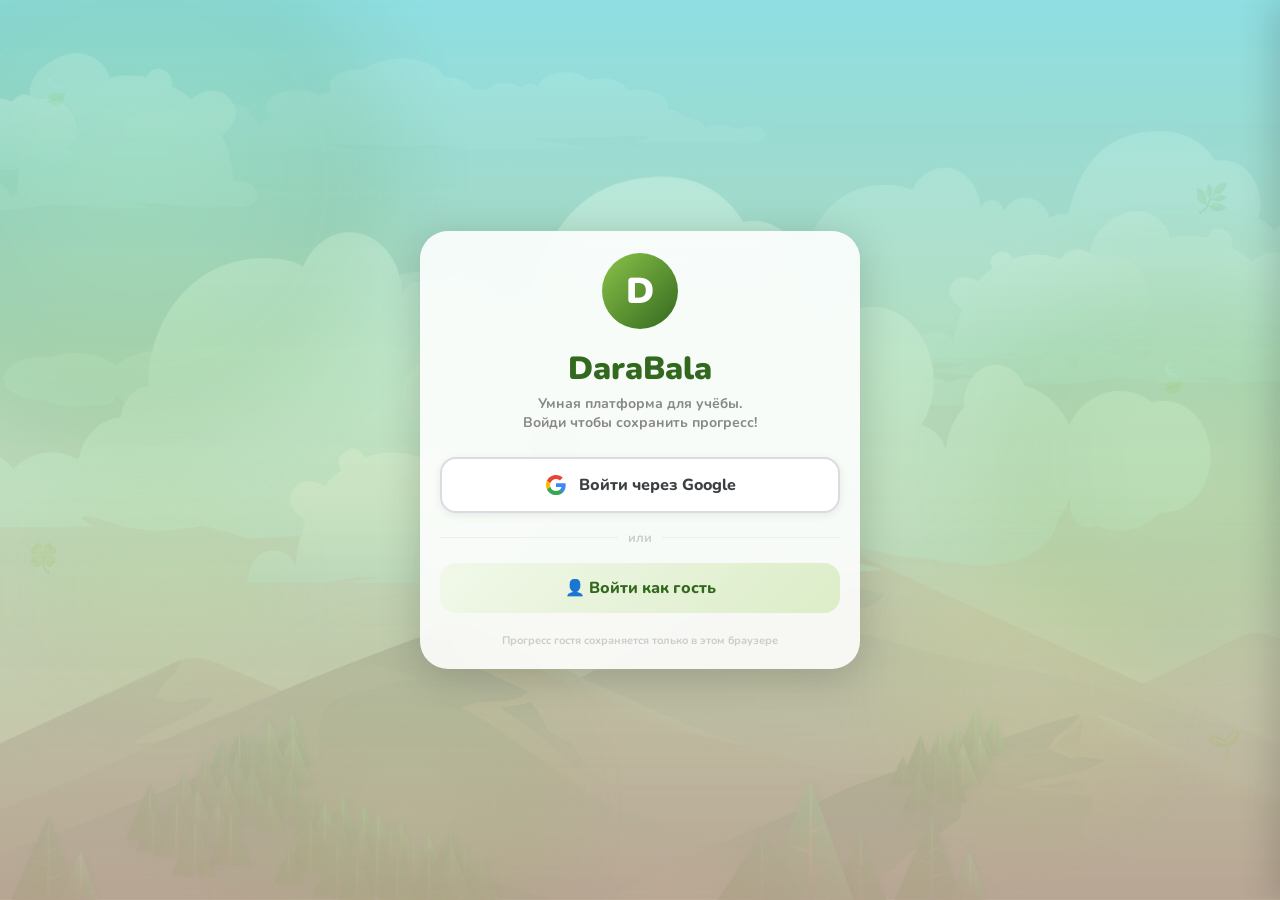
==== index.html @ 16c9989e "Update index.html" ====
<!DOCTYPE html>
<html lang="ru">
<head>
<meta charset="UTF-8"/>
<meta name="viewport" content="width=device-width, initial-scale=1.0"/>
<title>English Grade 3</title>
<link href="https://fonts.googleapis.com/css2?family=Nunito:wght@400;600;700;800;900&display=swap" rel="stylesheet"/>
<script src="https://accounts.google.com/gsi/client" async></script>
<script src="https://cdnjs.cloudflare.com/ajax/libs/lottie-web/5.12.2/lottie.min.js"></script>
<style>
  *, *::before, *::after { box-sizing: border-box; margin: 0; padding: 0; }
  .view { display: none !important; }
  .view.active { display: block !important; }
  #view-dashboard.active {
    display: block !important;
    min-height: 100vh;
  }
  
  .login-bg-tint {
    position: absolute; inset: 0; pointer-events: none; z-index: 0;
    background: linear-gradient(to bottom, rgba(80,210,200,0.2) 0%, rgba(160,220,140,0.18) 55%, rgba(60,40,30,0.1) 100%);
  }
  #view-login .login-card {
    background: rgba(255,255,255,0.97);
    backdrop-filter: blur(16px);
    -webkit-backdrop-filter: blur(16px);
    border-radius: 28px;
    padding: 36px 28px 32px;
    width: calc(100% - 32px);
    max-width: 420px;
    box-shadow: 0 8px 40px rgba(0,0,0,0.14);
    text-align: center;
    box-sizing: border-box;
    margin: 0 auto;
  }

  /* ===== LOGIN ===== */
  .login-flag { display:flex; justify-content:center; margin-bottom:16px; }
  .login-title { font-size: 32px; font-weight: 900; color: #33691e; margin-bottom: 4px; }
  .login-sub   { font-size: 14px; color: #888; font-weight: 700; margin-bottom: 24px; line-height:1.4; }
  .login-divider { display:flex;align-items:center;gap:10px;color:#ccc;font-size:13px;
    font-weight:700;margin:16px 0; }
  .login-divider::before,.login-divider::after { content:'';flex:1;height:1px;background:#eee; }
  
  
  
  .guest-btn { width:100%;padding:14px;border-radius:16px;border:none;
    background:linear-gradient(135deg,#f1f8e9,#dcedc8);cursor:pointer;
    font-family:Nunito,sans-serif;font-size:16px;font-weight:800;color:#33691e;
    display:flex;align-items:center;justify-content:center;gap:8px;transition:all .15s; }
  .guest-btn:hover { background:linear-gradient(135deg,#dcedc8,#c5e1a5); }
  .login-user-card {
    display: flex; align-items: center; gap: 14px;
    background: #f1f8e9; border-radius: 18px; padding: 14px 16px;
    margin-bottom: 16px; border: 2px solid #c5e1a5;
    text-align: left;
  }

  /* ===== BUTTONS ===== */
  .btn-green { background:linear-gradient(135deg,#8bc34a,#558b2f);color:#fff;border:none;
    border-radius:16px;padding:14px 28px;font-family:Nunito,sans-serif;font-size:16px;
    font-weight:900;cursor:pointer;width:100%;transition:all .2s;
    box-shadow:0 4px 12px rgba(139,195,74,0.4); }
  .btn-green:hover { transform:translateY(-2px);box-shadow:0 6px 20px rgba(139,195,74,0.5); }
  .btn-green:disabled { background:#ccc;box-shadow:none;transform:none;cursor:not-allowed; }

  /* ===== ONBOARDING ===== */
  .card {
    background: #fff;
    border-radius: 28px;
    padding: 28px 24px 24px;
    width: calc(100% - 32px);
    max-width: 440px;
    box-shadow: 0 8px 32px rgba(0,0,0,.12);
    margin: 0 auto;
    box-sizing: border-box;
  }
  .ob-step { display:none; }
  .ob-step.active { display:block; width:100%; }
  .ob-title { font-size:22px;font-weight:900;color:#33691e;margin-bottom:20px;text-align:center; }
  .name-input { width:100%;padding:14px 18px;border-radius:16px;border:2px solid #e0e0e0;
    font-family:Nunito,sans-serif;font-size:16px;font-weight:700;outline:none;
    transition:border-color .2s;box-sizing:border-box; }
  .name-input:focus { border-color:#8bc34a; }

  /* ===== DRUM PICKER ===== */
  .drum-wrap { display:flex;gap:8px;justify-content:center;margin:16px 0; }
  .drum-col { display:flex; flex-direction:column; align-items:center; gap:6px; }
  .drum-label { font-size:12px;font-weight:900;color:#888;text-transform:uppercase; }
  .drum-scroll {
    height: 132px;
    overflow: hidden;
    position: relative;
    cursor: grab;
    border-radius: 14px;
    border: 2px solid #e8f5e9;
    background: #fff;
    touch-action: none;
  }
  .drum-scroll:active { cursor: grabbing; }
  .drum-scroll:active { cursor:grabbing; }
  .drum-items  { position:absolute;top:0;left:0;right:0;transition:transform .15s ease;
    user-select:none; }
  .drum-item {
    height: 44px;
    display: flex;
    align-items: center;
    justify-content: center;
    font-size: 16px;
    font-weight: 700;
    color: #aaa;
    transition: color .15s, font-size .15s;
    pointer-events: none;
  }
  .drum-item.selected {
    color: #33691e !important;
    font-size: 20px !important;
    font-weight: 900 !important;
  }
  .drum-item.selected { color:#33691e;font-weight:900;font-size:17px; }
  .drum-highlight { position:absolute;top:44px;left:0;right:0;height:44px;
    background:rgba(139,195,74,0.15);border-radius:8px;pointer-events:none;
    border-top:2px solid #8bc34a;border-bottom:2px solid #8bc34a; }
  .drum-date-display { text-align:center;font-size:14px;font-weight:800;color:#558b2f;
    margin-top:8px; }

  /* ===== AVATARS ===== */
  .avatar-grid {
    display: grid;
    grid-template-columns: repeat(4, 1fr);
    gap: 8px;
    max-height: 220px;
    overflow-y: auto;
    padding: 4px 2px;
  }
  .avatar-btn {
    display: flex;
    flex-direction: column;
    align-items: center;
    gap: 4px;
    padding: 8px 4px 6px;
    border-radius: 16px;
    border: 2.5px solid transparent;
    background: #fafafa;
    cursor: pointer;
    font-family: Nunito, sans-serif;
    font-size: 10px;
    font-weight: 800;
    color: #666;
    transition: all .2s cubic-bezier(.175,.885,.32,1.275);
    min-width: 0;
  }
  .avatar-btn:hover { border-color:#c5e1a5;background:#f1f8e9;transform:scale(1.05); }
  .avatar-btn.sel   { border-color:#8bc34a;background:#e8f5e9;color:#33691e;transform:scale(1.08); }
  .av-emoji { font-size: 32px; line-height: 1; }

  /* ===== SUBJECT SELECT ===== */
  .subject-card {
    background: #fff;
    border-radius: 28px;
    padding: 32px 24px;
    width: calc(100% - 32px);
    max-width: 420px;
    box-shadow: 0 8px 32px rgba(0,0,0,0.12);
    text-align: center;
    box-sizing: border-box;
    margin: 0 auto;
  }
  .subject-card h1 { font-size:22px;font-weight:900;color:#33691e;margin-bottom:8px; }
  .subject-card p  { font-size:14px;color:#888;font-weight:700;margin-bottom:24px; }
  .subject-btn { width:100%;padding:18px;border-radius:18px;border:2.5px solid #e0e0e0;
    background:#fff;cursor:pointer;font-family:Nunito,sans-serif;font-size:16px;
    font-weight:900;color:#333;display:flex;align-items:center;gap:12px;
    transition:all .15s;margin-bottom:12px; }
  .subject-btn:hover { border-color:#8bc34a;background:#f9fbe7;transform:scale(1.01); }
  
  
  
  

  body {
    font-family: "Nunito", sans-serif;
    min-height: 100vh;
    overflow-x: hidden;
    position: relative;
    background: linear-gradient(to bottom, #b2ebf2 0%, #c8e6c9 40%, #e8d5b7 100%);
  }

  /* ── Animated background canvas ── */
  #bg-canvas {
    position: fixed; inset: 0; z-index: 0;
    pointer-events: none; overflow: hidden;
  }
  .bg-bubble {
    position: absolute; border-radius: 50%;
    opacity: 0.13; filter: blur(40px);
    animation: bgFloat var(--dur, 18s) ease-in-out infinite alternate;
  }
  @keyframes bgFloat {
    0%   { transform: translate(0,0) scale(1); }
    50%  { transform: translate(var(--tx,30px), var(--ty,-40px)) scale(1.08); }
    100% { transform: translate(var(--tx2,-20px), var(--ty2,30px)) scale(0.95); }
  }

  /* floating leaf decorations */
  .bg-leaf {
    position: fixed; font-size: 28px; opacity: 0.12; pointer-events: none; z-index: 0;
    animation: leafDrift var(--ld, 20s) ease-in-out infinite alternate;
  }
  @keyframes leafDrift {
    0%   { transform: translate(0,0) rotate(0deg); }
    100% { transform: translate(var(--lx,20px), var(--ly,-30px)) rotate(var(--lr,25deg)); }
  }


  .topbar { position: sticky; top: 0; z-index: 50; background: rgba(255,255,255,.92); backdrop-filter: blur(10px); border-bottom: 1.5px solid #e8e8e8; padding: 12px 16px; display: flex; align-items: center; justify-content: space-between; }
  .topbar-user { display: flex; align-items: center; gap: 10px; }
  .topbar-avatar { width: 44px; height: 44px; background: #e8f5e9; border: 2.5px solid #8bc34a; border-radius: 50%; display: flex; align-items: center; justify-content: center; font-size: 26px; }
  .topbar-name { font-weight: 800; color: #444; font-size: 15px; }
  .topbar-stats { display: flex; gap: 10px; }
  .stat-pill { display: flex; align-items: center; gap: 6px; font-weight: 800; font-size: 15px; padding: 6px 14px; border-radius: 20px; border: 1.5px solid; }
  .stat-pill.xp { color: #1565c0; background: #e3f2fd; border-color: #bbdefb; }
  .stat-pill.streak { color: #e65100; background: #fff3e0; border-color: #ffcc80; }
  .stat-pill.streak.dead { color: #aaa; background: #f5f5f5; border-color: #e0e0e0; }
  .stat-pill svg { width: 20px; height: 20px; }
  .map-container { max-width: 480px; margin: 0 auto; padding: 28px 20px 100px; display: flex; flex-direction: column; align-items: center; }
  .module-header { width: 100%; border-radius: 28px; padding: 22px 24px; color: #fff; box-shadow: 0 6px 24px rgba(0,0,0,.13); border-bottom: 6px solid rgba(0,0,0,.12); margin-bottom: 28px; position: relative; overflow: hidden; }
  .module-header h3 { font-size: 28px; font-weight: 900; }
  .module-header p { font-size: 16px; font-weight: 700; opacity: .9; margin-top: 2px; }
  .module-header .mod-icon { position: absolute; right: -14px; bottom: -14px; font-size: 90px; opacity: .18; transform: rotate(-12deg); }
  .lessons-col { display: flex; flex-direction: column; align-items: center; gap: 22px; width: 100%; margin-bottom: 36px; }
  .node-wrap { position: relative; }
  .lesson-node { width: 76px; height: 76px; border-radius: 50%; border: none; border-bottom: 6px solid rgba(0,0,0,.15); display: flex; align-items: center; justify-content: center; font-family: "Nunito",sans-serif; font-size: 28px; font-weight: 900; color: #fff; cursor: pointer; transition: transform .12s, border-bottom-width .12s; user-select: none; box-shadow: 0 4px 12px rgba(0,0,0,.10); }
  .lesson-node:hover:not(.locked) { transform: scale(1.08); }
  .lesson-node:active:not(.locked) { border-bottom-width: 0; transform: translateY(6px); }
  .lesson-node.locked { background: #d9d9d9; border-bottom-color: #bbb; color: #888; cursor: not-allowed; }
  .lesson-node.done { background: #ffc107; border-bottom-color: #ff9800; }
  .float-badge { position: absolute; top: -46px; left: 50%; transform: translateX(-50%); background: #fff; border: 2px solid #e8e8e8; border-radius: 18px; padding: 6px 16px; font-size: 14px; font-weight: 800; color: #444; white-space: nowrap; box-shadow: 0 4px 14px rgba(0,0,0,.10); animation: floatBadge 2s ease-in-out infinite; z-index: 10; }
  .float-badge::after { content: ""; position: absolute; bottom: -7px; left: 50%; transform: translateX(-50%) rotate(45deg); width: 12px; height: 12px; background: #fff; border-right: 2px solid #e8e8e8; border-bottom: 2px solid #e8e8e8; }
  .connector { position: absolute; top: 76px; left: 50%; transform: translateX(-50%); width: 14px; height: 22px; background: #d0e8b8; border-radius: 7px; }

  /* ===== WELCOME OVERLAY ===== */
  #welcome-overlay { position:fixed;inset:0;z-index:5000;display:flex;align-items:center;
    justify-content:center;background:rgba(0,0,0,0);pointer-events:none;transition:background .3s; }
  #welcome-overlay.show { pointer-events:all; background:rgba(0,0,0,.5); }
  .welcome-card { background:#fff;border-radius:32px;padding:40px 36px;text-align:center;
    width:90%;max-width:360px;box-shadow:0 16px 56px rgba(0,0,0,.2);
    transform:scale(0.8) translateY(40px);opacity:0;
    transition:transform .6s cubic-bezier(.175,.885,.32,1.275),opacity .4s ease; }
  #welcome-overlay.show { background:rgba(0,0,0,.5) !important; }
  #welcome-overlay.show .welcome-card { transform:scale(1) translateY(0);opacity:1; }
  .welcome-avatar { font-size:72px;margin-bottom:12px;animation:bounceLoop 1.5s ease-in-out infinite; }
  .welcome-name { font-size:28px;font-weight:900;color:#33691e;margin-bottom:6px; }
  .welcome-sub  { font-size:15px;color:#888;font-weight:700;margin-bottom:24px; }

  /* ===== PROFILE PANEL ===== */
  #profile-panel { position:fixed;top:0;right:0;bottom:0;width:300px;background:#fff;
    z-index:3000;transform:translateX(100%);transition:transform .3s cubic-bezier(.4,0,.2,1);
    box-shadow:-8px 0 32px rgba(0,0,0,.15);display:flex;flex-direction:column; }
  #profile-panel.open { transform:translateX(0); }
  #profile-backdrop { position:fixed;inset:0;z-index:2999;background:rgba(0,0,0,.4);
    opacity:0;pointer-events:none;transition:opacity .3s; }
  #profile-backdrop.show { opacity:1;pointer-events:all; }
  .profile-header { background:linear-gradient(135deg,#8bc34a,#33691e);padding:32px 20px 24px;
    display:flex;flex-direction:column;align-items:center;gap:8px; }
  .profile-pic { width:72px;height:72px;border-radius:50%;background:#fff;
    display:flex;align-items:center;justify-content:center;font-size:42px;
    border:3px solid rgba(255,255,255,.5);margin-bottom:4px; }
  .profile-pic img { width:72px;height:72px;border-radius:50%;object-fit:cover; }
  .profile-uname { font-size:20px;font-weight:900;color:#fff; }
  .profile-email { font-size:12px;color:rgba(255,255,255,.8);font-weight:700; }
  .profile-stats { display:flex;gap:12px;margin-top:8px; }
  .profile-stat  { background:rgba(255,255,255,.2);border-radius:12px;padding:8px 14px;
    text-align:center;color:#fff; }
  .profile-stat .sv { font-size:20px;font-weight:900; }
  .profile-stat .sl { font-size:10px;font-weight:700;opacity:.8; }
  .profile-body { flex:1;overflow-y:auto;padding:16px; }
  .profile-section-title { font-size:11px;font-weight:900;color:#aaa;text-transform:uppercase;
    letter-spacing:1px;margin:16px 0 8px; }
  .profile-row { display:flex;align-items:center;gap:12px;padding:12px 14px;
    border-radius:16px;cursor:pointer;transition:background .15s;font-family:Nunito,sans-serif;
    font-size:15px;font-weight:800;color:#333; }
  .profile-row:hover { background:#f5f5f5; }
  .profile-row-icon { width:36px;height:36px;border-radius:12px;display:flex;
    align-items:center;justify-content:center;font-size:18px;flex-shrink:0; }
  .profile-row-icon.green { background:#e8f5e9; }
  .profile-row-icon.blue  { background:#e3f2fd; }
  .profile-row-icon.orange{ background:#fff3e0; }
  .profile-row-icon.red   { background:#ffebee; }
  .lang-options { display:flex;gap:8px;padding:8px 14px 16px; }
  .lang-btn { flex:1;padding:10px;border-radius:14px;border:2.5px solid #e0e0e0;
    background:#fff;font-family:Nunito,sans-serif;font-size:15px;font-weight:900;
    cursor:pointer;transition:all .15s; }
  .lang-btn.active { border-color:#8bc34a;background:#f1f8e9;color:#33691e; }

  /* AVATAR CHANGE MODAL */
  #avatar-change-modal { position:fixed;inset:0;z-index:4000;display:none;
    align-items:center;justify-content:center;background:rgba(0,0,0,.5);padding:20px; }
  #avatar-change-modal.open { display:flex; }
  .avatar-modal-card { background:#fff;border-radius:28px;padding:24px;width:100%;
    max-width:440px;max-height:80vh;display:flex;flex-direction:column; }
  .avatar-modal-card h3 { font-size:20px;font-weight:900;text-align:center;margin-bottom:16px; }
  .avatar-modal-grid { display:grid;grid-template-columns:repeat(4,1fr);gap:8px;overflow-y:auto; }

  /* LESSON */

  #view-lesson {
    position: fixed !important;
    inset: 0;
    background: #fff;
    display: none;
    flex-direction: column;
    z-index: 100;
    overflow-y: auto;
  }
  #view-lesson.active {
    display: flex !important;
  }
  .lesson-topbar {
    position: sticky;
    top: 0;
    z-index: 50;
    background: #fff;
    border-bottom: 2px solid #f0f0f0;
    padding: 12px 16px;
    display: flex;
    align-items: center;
    gap: 12px;
    flex-shrink: 0;
    width: 100%;
    box-sizing: border-box;
  }
  .close-btn { background: none; border: none; cursor: pointer; color: #aaa; padding: 4px; flex-shrink: 0; }
  .close-btn svg { width: 24px; height: 24px; display: block; }
  .progress-bar-wrap { flex: 1; height: 20px; background: #eee; border-radius: 10px; overflow: hidden; }
  .progress-bar-fill { height: 100%; background: #8bc34a; border-radius: 10px; transition: width .6s ease; position: relative; }
  .progress-bar-fill::after { content: ""; position: absolute; top: 4px; left: 6px; right: 6px; height: 5px; background: rgba(255,255,255,.35); border-radius: 3px; }
  .lives { display: flex; gap: 4px; flex-shrink: 0; }
  .heart { font-size: 22px; transition: opacity .3s; }
  .heart.lost { opacity: .25; filter: grayscale(1); }
  .lesson-content {
    flex: 1;
    max-width: 640px;
    width: 100%;
    margin: 0 auto;
    padding: 24px 20px 16px;
    display: flex;
    flex-direction: column;
  }
  .mech-label { text-align: center; font-size: 13px; font-weight: 800; color: #aaa; text-transform: uppercase; letter-spacing: 1px; margin-bottom: 8px; }
  .lesson-question { font-size: 24px; font-weight: 900; color: #1a1a1a; text-align: center; margin-bottom: 24px; line-height: 1.3; }

  /* MCQ / True-False */
  .options-grid { display: grid; grid-template-columns: 1fr 1fr; gap: 14px; }
  .options-grid.single-col { grid-template-columns: 1fr; }
  .opt-btn { display: flex; flex-direction: column; align-items: center; justify-content: center; padding: 18px 12px; border-radius: 24px; border: 3px solid #e0e0e0; background: #fff; cursor: pointer; font-family: "Nunito",sans-serif; font-size: 18px; font-weight: 800; color: #444; border-bottom-width: 5px; transition: transform .1s, border-color .15s, background .15s, opacity .2s; user-select: none; }
  .opt-btn:hover:not(:disabled):not(.sel):not(.correct):not(.wrong) { background: #fafafa; border-color: #bbb; }
  .opt-btn:active:not(:disabled) { transform: translateY(5px); border-bottom-width: 0; }
  .opt-btn.sel { border-color: #42a5f5; background: #e3f2fd; color: #1565c0; }
  .opt-btn.correct { border-color: #7cb342; background: #f1f8e9; color: #558b2f; }
  .opt-btn.wrong { border-color: #ef5350; background: #ffebee; color: #c62828; }
  .opt-btn.dim { opacity: .4; filter: grayscale(40%); }
  .opt-btn:disabled { cursor: not-allowed; }

  /* True/False */
  .tf-wrap { display: flex; gap: 16px; justify-content: center; margin-top: 8px; }
  .tf-btn { flex: 1; max-width: 160px; padding: 20px; border-radius: 24px; border: none; font-family: "Nunito",sans-serif; font-size: 28px; font-weight: 900; cursor: pointer; border-bottom: 5px solid; transition: transform .1s, border-bottom-width .1s; user-select: none; }
  .tf-btn.yes { background: #8bc34a; border-bottom-color: #689f38; color: #fff; }
  .tf-btn.no { background: #ef5350; border-bottom-color: #c62828; color: #fff; }
  .tf-btn:active { transform: translateY(5px); border-bottom-width: 0; }
  .tf-btn:disabled { opacity: .5; cursor: not-allowed; }
  .timer-bar-wrap { height: 8px; background: #eee; border-radius: 4px; margin-bottom: 20px; overflow: hidden; }
  .timer-bar { height: 100%; background: #ff9800; border-radius: 4px; }

  /* Listen & Tap */
  .listen-btn { display: flex; flex-direction: column; align-items: center; justify-content: center; gap: 10px; width: 120px; height: 120px; border-radius: 50%; border: none; background: linear-gradient(135deg,#8bc34a,#558b2f); color: #fff; font-size: 48px; cursor: pointer; margin: 0 auto 24px; box-shadow: 0 8px 24px rgba(139,195,74,.4); border-bottom: 6px solid #33691e; transition: transform .1s, border-bottom-width .1s; }
  .listen-btn:active { transform: translateY(6px); border-bottom-width: 0; }
  .listen-btn.playing { animation: pulse 0.6s ease-in-out infinite; }

  /* Sentence Builder */
  .sentence-target { min-height: 56px; background: #f9f9f9; border: 2px dashed #c5e1a5; border-radius: 18px; padding: 10px 14px; margin-bottom: 16px; display: flex; flex-wrap: wrap; gap: 8px; align-items: center; }
  .word-chip { padding: 8px 16px; border-radius: 14px; font-family: "Nunito",sans-serif; font-size: 16px; font-weight: 800; cursor: pointer; border: 2px solid; transition: transform .1s, opacity .15s; user-select: none; }
  .word-chip.in-sentence { background: #e3f2fd; border-color: #42a5f5; color: #1565c0; }
  .word-chip.in-bank { background: #fff; border-color: #e0e0e0; color: #444; }
  .word-chip:hover { transform: scale(1.05); }
  .word-bank { display: flex; flex-wrap: wrap; gap: 8px; padding: 14px; background: #fff; border-radius: 18px; border: 2px solid #e8e8e8; }

  /* Fill the Gap */
  .gap-word-display { font-size: 36px; font-weight: 900; text-align: center; letter-spacing: 4px; margin-bottom: 24px; color: #222; }
  .gap-word-display .gap { display: inline-block; width: 40px; height: 40px; border-bottom: 4px solid #8bc34a; text-align: center; color: #8bc34a; }
  .letter-choices { display: flex; gap: 12px; justify-content: center; flex-wrap: wrap; }
  .letter-btn { width: 60px; height: 60px; border-radius: 16px; border: 3px solid #e0e0e0; background: #fff; font-family: "Nunito",sans-serif; font-size: 24px; font-weight: 900; cursor: pointer; border-bottom-width: 5px; transition: transform .1s, border-color .15s; user-select: none; }
  .letter-btn:hover:not(:disabled) { border-color: #8bc34a; background: #f1f8e9; }
  .letter-btn:active:not(:disabled) { transform: translateY(5px); border-bottom-width: 0; }
  .letter-btn.correct { border-color: #7cb342; background: #f1f8e9; color: #558b2f; }
  .letter-btn.wrong { border-color: #ef5350; background: #ffebee; color: #c62828; }
  .letter-btn:disabled { cursor: not-allowed; }

  /* Match Pairs */
  .match-wrap { display: flex; gap: 16px; }
  .match-col { flex: 1; display: flex; flex-direction: column; gap: 10px; }
  .match-item { padding: 14px 10px; border-radius: 18px; border: 3px solid #e0e0e0; background: #fff; font-family: "Nunito",sans-serif; font-size: 15px; font-weight: 800; text-align: center; cursor: pointer; transition: border-color .15s, background .15s, transform .1s; user-select: none; min-height: 54px; display: flex; align-items: center; justify-content: center; }
  .match-item:hover:not(.matched):not(.selected) { border-color: #c5e1a5; }
  .match-item.selected { border-color: #42a5f5; background: #e3f2fd; color: #1565c0; transform: scale(1.03); }
  .match-item.matched { border-color: #7cb342; background: #f1f8e9; color: #558b2f; }
  .match-item.wrong-flash { border-color: #ef5350; background: #ffebee; animation: shake .4s ease; }

  /* Voice / Mic */
  .mic-area { display: flex; flex-direction: column; align-items: center; gap: 16px; }
  .word-to-say { font-size: 42px; font-weight: 900; color: #33691e; text-align: center; }
  .word-translation { font-size: 16px; color: #888; font-weight: 700; }
  .mic-btn { width: 100px; height: 100px; border-radius: 50%; border: none; background: linear-gradient(135deg,#ef5350,#c62828); color: #fff; font-size: 44px; cursor: pointer; box-shadow: 0 8px 24px rgba(239,83,80,.4); border-bottom: 6px solid #b71c1c; transition: transform .1s; display: flex; align-items: center; justify-content: center; }
  .mic-btn.listening { background: linear-gradient(135deg,#ff9800,#e65100); animation: pulse .8s ease-in-out infinite; box-shadow: 0 8px 32px rgba(255,152,0,.5); }
  .mic-btn:active { transform: scale(0.95); }
  .mic-result { font-size: 18px; font-weight: 800; color: #888; min-height: 28px; text-align: center; }
  .mic-result.ok { color: #558b2f; }
  .mic-result.fail { color: #c62828; }

  /* FOOTER */
  .lesson-footer {
    padding: 16px 20px;
    border-top: 2px solid;
    transition: background .25s, border-color .25s;
    position: sticky;
    bottom: 0;
    background: #fff;
    flex-shrink: 0;
    width: 100%;
    box-sizing: border-box;
  }
  .lesson-footer.neutral { background: #fff; border-color: #f0f0f0; }
  .lesson-footer.good { background: #f1f8e9; border-color: #aed581; }
  .lesson-footer.bad { background: #ffebee; border-color: #ef9a9a; }
  .footer-inner { max-width: 640px; margin: 0 auto; display: flex; align-items: center; justify-content: space-between; gap: 16px; }
  .feedback-text { flex: 1; }
  .feedback-text .fb-main { display: flex; align-items: center; gap: 10px; font-size: 20px; font-weight: 900; }
  .feedback-text .fb-main.good { color: #558b2f; }
  .feedback-text .fb-main.bad { color: #c62828; }
  .feedback-text .fb-sub { font-size: 13px; font-weight: 700; color: #888; margin-bottom: 2px; }
  .check-icon { font-size: 28px; animation: bounceLoop 1.5s ease-in-out infinite; }
  .btn-check { flex-shrink: 0; font-family: "Nunito",sans-serif; font-size: 18px; font-weight: 900; color: #fff; border: none; border-radius: 16px; padding: 14px 28px; cursor: pointer; border-bottom: 5px solid; transition: transform .1s, border-bottom-width .1s, background .15s; user-select: none; }
  .btn-check.green { background: #8bc34a; border-bottom-color: #689f38; }
  .btn-check.green:hover:not(:disabled) { background: #7cb342; }
  .btn-check.red { background: #ef5350; border-bottom-color: #c62828; }
  .btn-check:active:not(:disabled) { border-bottom-width: 0; transform: translateY(5px); }
  .btn-check:disabled { background: #d9d9d9; border-bottom-color: #bbb; cursor: not-allowed; opacity: .7; }

  /* COMPLETE SCREEN */
  #view-complete {
    position: fixed !important;
    inset: 0;
    display: none;
    flex-direction: column;
    align-items: center;
    justify-content: center;
    padding: 24px;
    background: linear-gradient(135deg,#f1f8e9,#e8f5e9);
    z-index: 100;
    overflow-y: auto;
  }
  #view-complete.active {
    display: flex !important;
  }
  .complete-card { background: #fff; border-radius: 32px; padding: 40px 32px; width: 100%; max-width: 420px; text-align: center; box-shadow: 0 8px 40px rgba(0,0,0,.12); }
  .complete-emoji { font-size: 80px; margin-bottom: 16px; animation: bounceLoop 2s ease-in-out infinite; }
  .complete-title { font-size: 32px; font-weight: 900; color: #33691e; margin-bottom: 8px; }
  .complete-sub { font-size: 16px; color: #888; font-weight: 700; margin-bottom: 28px; }
  .complete-stats { display: flex; gap: 12px; justify-content: center; margin-bottom: 28px; }
  .complete-stat { background: #f1f8e9; border-radius: 18px; padding: 14px 20px; font-weight: 900; }
  .complete-stat .val { font-size: 28px; color: #33691e; }
  .complete-stat .lbl { font-size: 12px; color: #888; margin-top: 2px; }

  /* CHAT WIDGET */
  #chat-widget { position: fixed; bottom: 24px; right: 24px; z-index: 1000; }
  #chat-toggle { width: 64px; height: 64px; border-radius: 50%; border: none; background: linear-gradient(135deg,#8bc34a,#558b2f); box-shadow: 0 6px 20px rgba(139,195,74,.5); cursor: pointer; font-size: 32px; display: flex; align-items: center; justify-content: center; border-bottom: 4px solid #33691e; transition: transform .2s; }
  #chat-toggle:hover { transform: scale(1.1); }
  #chat-dot { position: absolute; top: 2px; right: 2px; width: 14px; height: 14px; background: #ff5722; border-radius: 50%; border: 2px solid #fff; display: none; }
  #chat-dot.show { display: block; animation: bounceLoop 1s ease-in-out infinite; }
  #chat-box { position: absolute; bottom: 76px; right: 0; width: 320px; background: #fff; border-radius: 24px; box-shadow: 0 12px 48px rgba(0,0,0,.18); border: 2px solid #e8f5e9; display: none; flex-direction: column; overflow: hidden; animation: chatPop .3s ease both; max-height: 480px; }
  #chat-box.open { display: flex; }
  .chat-header { background: linear-gradient(135deg,#8bc34a,#558b2f); padding: 14px 16px; display: flex; align-items: center; gap: 10px; }
  .chat-header-avatar { font-size: 28px; }
  .chat-header-name { font-size: 15px; font-weight: 900; color: #fff; }
  .chat-header-status { font-size: 12px; color: rgba(255,255,255,.8); font-weight: 600; }
  .chat-messages { flex: 1; overflow-y: auto; padding: 14px 12px; display: flex; flex-direction: column; gap: 10px; min-height: 200px; max-height: 280px; }
  .chat-messages::-webkit-scrollbar { width: 4px; }
  .chat-messages::-webkit-scrollbar-thumb { background: #c5e1a5; border-radius: 2px; }
  .msg { display: flex; gap: 8px; animation: msgIn .25s ease both; }
  .msg.user { flex-direction: row-reverse; }
  .msg-bubble { padding: 10px 14px; border-radius: 18px; font-size: 14px; font-weight: 700; line-height: 1.4; max-width: 220px; word-break: break-word; }
  .msg.bot .msg-bubble { background: #f1f8e9; color: #33691e; border-bottom-left-radius: 4px; }
  .msg.user .msg-bubble { background: #8bc34a; color: #fff; border-bottom-right-radius: 4px; }
  .msg-av { font-size: 22px; flex-shrink: 0; align-self: flex-end; }
  .typing-indicator { display: flex; gap: 4px; padding: 10px 14px; background: #f1f8e9; border-radius: 18px; border-bottom-left-radius: 4px; width: fit-content; }
  .typing-indicator span { width: 7px; height: 7px; background: #8bc34a; border-radius: 50%; animation: bounceLoop .8s ease-in-out infinite; }
  .typing-indicator span:nth-child(2) { animation-delay: .15s; }
  .typing-indicator span:nth-child(3) { animation-delay: .3s; }
  .chat-input-wrap { padding: 10px 12px; border-top: 1.5px solid #f0f0f0; display: flex; gap: 8px; }
  .chat-input { flex: 1; font-family: "Nunito",sans-serif; font-size: 14px; font-weight: 700; border: 2px solid #e0e0e0; border-radius: 14px; padding: 10px 12px; outline: none; color: #333; transition: border-color .2s; }
  .chat-input:focus { border-color: #8bc34a; }
  .chat-send { width: 40px; height: 40px; border-radius: 12px; border: none; background: #8bc34a; color: #fff; cursor: pointer; font-size: 18px; display: flex; align-items: center; justify-content: center; transition: background .15s; flex-shrink: 0; }
  .chat-send:hover { background: #7cb342; }
  .chat-send:disabled { background: #d0d0d0; cursor: not-allowed; }

  /* CONFETTI */
  .confetti-piece { position: fixed; width: 10px; height: 10px; pointer-events: none; z-index: 9999; border-radius: 2px; }

  /* Module colors */
  .mc-0{background:#4caf50} .mc-1{background:#26a69a} .mc-2{background:#26c6da}
  .mc-3{background:#29b6f6} .mc-4{background:#42a5f5} .mc-5{background:#5c6bc0}
  .mc-6{background:#7e57c2} .mc-7{background:#ab47bc} .mc-8{background:#e040fb}

  /* ONBOARDING MASCOT */
  .ob-logo {
    display: flex;
    flex-direction: column;
    align-items: center;
    padding-top: 4px;
    padding-bottom: 12px;
    margin-bottom: 12px;
    border-bottom: 1.5px solid #f0f0f0;
  }
  .ob-logo #ob-logo-title {
    font-size: 22px;
    font-weight: 900;
    color: #33691e;
    margin-top: 4px;
  }
  .ob-logo #ob-logo-sub {
    font-size: 13px;
    color: #888;
    font-weight: 700;
  }
  
  .mascot-emoji-anim {
    font-size: 72px;
    line-height: 1;
    animation: mascotBob 2s ease-in-out infinite;
    display: block;
    text-align: center;
    filter: drop-shadow(0 4px 12px rgba(0,0,0,0.15));
    cursor: default;
    user-select: none;
  }
  .mascot-gif-anim {
    width: 96px;
    height: 96px;
    object-fit: contain;
    display: block;
    filter: drop-shadow(0 4px 16px rgba(0,0,0,0.18));
    border-radius: 50%;
    animation: mascotBob 3s ease-in-out infinite;
  }
  .av-gif {
    width: 44px;
    height: 44px;
    object-fit: contain;
    border-radius: 8px;
    display: block;
  }
  @keyframes mascotBob {
    0%,100% { transform: translateY(0) rotate(-3deg) scale(1); }
    25%     { transform: translateY(-10px) rotate(2deg) scale(1.05); }
    50%     { transform: translateY(-6px) rotate(-1deg) scale(1.02); }
    75%     { transform: translateY(-12px) rotate(3deg) scale(1.07); }
  }
  .mascot-wrap {
    position: relative;
    width: 96px; height: 96px;
    margin-top: 20px;
    margin-bottom: 8px;
    flex-shrink: 0;
    display: flex;
    align-items: center;
    justify-content: center;
  }
.mascot-wrap {
    position: relative;
    width: 96px; height: 96px;
    margin-top: 20px;
    margin-bottom: 8px;
    flex-shrink: 0;
  }
  .mascot-bubble {
    position: absolute;
    top: -28px;
    left: 50%;
    transform: translateX(-50%);
    background: #fff;
    border: 1.5px solid #c5e1a5;
    border-radius: 20px;
    padding: 4px 12px;
    font-size: 12px;
    font-weight: 800;
    color: #558b2f;
    white-space: nowrap;
    box-shadow: 0 2px 8px rgba(0,0,0,.1);
    z-index: 10;
    pointer-events: none;
    animation: bubbleFloat 2.5s ease-in-out infinite;
  }
  
  #mascot-lottie { width: 96px; height: 96px; display: block; }

  .input-wrap { position:relative; margin-bottom:16px; }
  .input-wrap .icon { position:absolute; left:14px; top:50%; transform:translateY(-50%);
    width:20px; height:20px; color:#aaa; pointer-events:none; }
  .input-wrap input { padding-left:44px; }

  .subject-btn { width:100%; padding:16px 18px; border-radius:18px;
    border:2px solid #e8e8e8; background:#fff; cursor:pointer;
    font-family:Nunito,sans-serif; display:flex; align-items:center; gap:14px;
    transition:all .15s; margin-bottom:12px; text-align:left; }
  .subject-btn:hover { border-color:#8bc34a; background:#f9fbe7; transform:scale(1.01); }
  .subject-btn-icon { font-size:36px; flex-shrink:0; }
  .subject-btn-info { flex:1; }
  .subject-btn-title { font-size:17px; font-weight:900; color:#33691e; }
  .subject-btn-sub   { font-size:12px; font-weight:700; color:#888; margin-top:2px; }
  .subject-btn-badge { font-size:12px; font-weight:900; border-radius:10px;
    padding:4px 10px; flex-shrink:0; }
  .badge-green { background:#e8f5e9; color:#388e3c; }
  .badge-blue  { background:#e3f2fd; color:#1565c0; }
  .subject-choices { display:flex; flex-direction:column; gap:0; margin-top:20px; }

  .drum-picker { display:flex; gap:12px; justify-content:center; align-items:flex-start; margin:16px 0; }

  
  

  .google-logo { width: 22px; height: 22px; flex-shrink: 0; }

  .ob-step h2 { font-size:20px; font-weight:900; color:#33691e; margin-bottom:16px; }

  #ob-logo-title { font-size:20px; font-weight:900; color:#33691e; margin:0 0 4px; text-align:center; }
  #ob-logo-sub   { font-size:13px; color:#aaa; font-weight:700; margin:0; text-align:center; }

  /* ── PAGE TRANSITIONS ── */
  @keyframes pageIn {
    from { opacity:0; transform:translateY(24px) scale(0.97); }
    to   { opacity:1; transform:translateY(0)    scale(1);    }
  }
  @keyframes pageOut {
    from { opacity:1; transform:translateY(0) scale(1); }
    to   { opacity:0; transform:translateY(-16px) scale(0.97); }
  }
  .view.active { animation: pageIn .35s cubic-bezier(.25,.46,.45,.94) both; }

  /* Card bounce-in for login, subject, onboarding cards */
  @keyframes cardIn {
    from { opacity:0; transform:translateY(32px) scale(0.94); }
    to   { opacity:1; transform:translateY(0)    scale(1); }
  }
  #view-login.active .login-card,
  #view-subject.active .subject-card,
  #view-onboarding.active .card {
    background: #fff;
    border-radius: 28px;
    padding: 20px 20px 20px;
    width: calc(100% - 24px);
    max-width: 440px;
    box-shadow: 0 8px 32px rgba(0,0,0,.12);
    margin: 0 auto;
    box-sizing: border-box;
  }

  /* Lesson node stagger handled by JS inline styles */
  @keyframes nodePop {
    from { opacity:0; transform:scale(0.7); }
    to   { opacity:1; transform:scale(1); }
  }
  /* Complete card */
  @keyframes completeIn {
    from { opacity:0; transform:scale(0.8) translateY(20px); }
    to   { opacity:1; transform:scale(1)   translateY(0); }
  }
  .complete-card { animation: completeIn .5s cubic-bezier(.175,.885,.32,1.275) .1s both; }

  /* Topbar slide down */
  .topbar { animation: topbarIn .4s ease both; }
  @keyframes topbarIn {
    from { opacity:0; transform:translateY(-100%); }
    to   { opacity:1; transform:translateY(0); }
  }

  /* Welcome overlay card */
  #welcome-overlay.show .welcome-card {
    animation: cardIn .5s cubic-bezier(.175,.885,.32,1.275) both !important;
  }

  /* Smooth hover on all buttons */
  button { transition: transform .12s ease, box-shadow .12s ease, background .15s ease; }
  .btn-green:hover { transform: translateY(-2px); box-shadow: 0 6px 20px rgba(139,195,74,.4); }
  .btn-green:active { transform: translateY(1px); }
  .guest-btn:hover { transform: translateY(-1px); }
  .avatar-btn {
    display: flex;
    flex-direction: column;
    align-items: center;
    gap: 3px;
    padding: 8px 4px;
    border-radius: 14px;
    border: 2px solid transparent;
    background: #fafafa;
    cursor: pointer;
    font-family: Nunito, sans-serif;
    font-size: 10px;
    font-weight: 800;
    color: #666;
    transition: all .15s cubic-bezier(.175,.885,.32,1.275);
  }
  .avatar-btn:hover { transform: scale(1.08); }
  .avatar-btn.sel { transform: scale(1.05); }
  .lesson-node { transition: transform .2s cubic-bezier(.175,.885,.32,1.275), box-shadow .2s ease; }
  .lesson-node:not(.locked):hover { transform: scale(1.1) rotate(-2deg); }
  .lesson-node:not(.locked):active { transform: scale(0.95); }
  .subject-btn { transition: all .15s ease; }
  .subject-btn:hover { transform: translateY(-2px); box-shadow: 0 4px 16px rgba(0,0,0,.08); }

  #view-login.active {
    display: flex !important;
    flex-direction: column;
    align-items: center;
    justify-content: center;
    min-height: 100vh;
    padding: 20px 16px;
    box-sizing: border-box;
  }
  #view-subject.active {
    display: flex !important;
    flex-direction: column;
    align-items: center;
    justify-content: center;
    min-height: 100vh;
    padding: 20px 16px;
    box-sizing: border-box;
  }
  #view-onboarding.active {
    display: flex !important;
    flex-direction: column;
    align-items: center;
    justify-content: flex-start;
    min-height: 100vh;
    padding: 24px 16px 40px;
    box-sizing: border-box;
  }

  #avatar-preview-wrap {
    text-align: center;
    margin-bottom: 16px;
  }
  #avatar-big {
    font-size: 72px !important;
    line-height: 1 !important;
    filter: drop-shadow(0 4px 12px rgba(0,0,0,.12));
  }
  #avatar-big-name {
    font-size: 18px !important;
    font-weight: 900 !important;
    color: #33691e !important;
    margin-top: 8px !important;
  }
  #avatar-big-phrase {
    font-size: 12px !important;
    color: #689f38 !important;
    font-style: italic !important;
    margin-top: 2px !important;
  }

  /* ── GOOGLE BUTTON ── */
  .google-btn {
    display: flex !important;
    align-items: center !important;
    justify-content: center !important;
    gap: 12px !important;
    width: 100% !important;
    padding: 15px 20px !important;
    border-radius: 16px !important;
    border: 2px solid #dadce0 !important;
    background: #fff !important;
    cursor: pointer !important;
    font-family: "Nunito", sans-serif !important;
    font-size: 16px !important;
    font-weight: 800 !important;
    color: #3c4043 !important;
    box-shadow: 0 2px 8px rgba(0,0,0,.08) !important;
    transition: all .2s ease !important;
    margin-bottom: 12px !important;
    box-sizing: border-box !important;
  }
  .google-btn:hover {
    border-color: #8bc34a !important;
    background: #f9fbe7 !important;
    box-shadow: 0 4px 16px rgba(139,195,74,.25) !important;
    transform: translateY(-2px) !important;
  }
  .google-logo { width: 22px; height: 22px; flex-shrink: 0; }

  @keyframes mascotBounce {
    0%,100% { transform: translateY(0) rotate(0deg) scale(1); }
    25%      { transform: translateY(-8px) rotate(-3deg) scale(1.05); }
    50%      { transform: translateY(-12px) rotate(0deg) scale(1.08); }
    75%      { transform: translateY(-6px) rotate(3deg) scale(1.04); }
  }
  @keyframes mascotWiggle {
    0%,100% { transform: rotate(0deg); }
    20%     { transform: rotate(-8deg) scale(1.1); }
    40%     { transform: rotate(8deg) scale(1.1); }
    60%     { transform: rotate(-5deg); }
    80%     { transform: rotate(5deg); }
  }
  @keyframes mascotJump {
    from { transform: translateY(0) scale(1); }
    to   { transform: translateY(-16px) scale(1.1); }
  }
  @keyframes mascotShake {
    0%,100% { transform: translateX(0); }
    25%     { transform: translateX(-6px) rotate(-5deg); }
    75%     { transform: translateX(6px) rotate(5deg); }
  }
  @keyframes bubbleFloat {
    0%,100% { transform: translateX(-50%) translateY(0); }
    50%     { transform: translateX(-50%) translateY(-4px); }
  }

  /* ═══════════════════════════════════════════════
     MOBILE-FIRST RESPONSIVE DESIGN
  ═══════════════════════════════════════════════ */

  /* Base font scaling */
  html { font-size: 16px; }
  @media (max-width: 380px) { html { font-size: 14px; } }

  /* Login screen */
  #view-login.active {
    padding: 16px 12px;
  }
  .login-card {
    width: 100%;
    max-width: 420px;
    padding: 28px 20px 24px;
    border-radius: 24px;
  }
  @media (max-width: 380px) {
    .login-card { padding: 20px 16px 20px; }
  }

  /* Onboarding card */
  #view-onboarding.active .card {
    padding: 16px 16px 20px;
    border-radius: 24px;
    width: calc(100% - 16px);
    max-width: 440px;
  }
  .ob-title { font-size: 20px !important; margin-bottom: 14px !important; }
  .ob-logo { padding-bottom: 8px !important; margin-bottom: 8px !important; }
  .mascot-wrap { width: 80px !important; height: 80px !important; margin-top: 12px !important; }
  .mascot-gif-anim { width: 80px !important; height: 80px !important; }

  /* Input fields */
  .input-wrap input {
    font-size: 16px !important; /* prevent iOS zoom */
    padding: 14px 14px 14px 44px;
  }

  /* Drum date picker */
  .drum-wrap { gap: 6px; justify-content: center; margin: 10px 0; }
  .drum-col { min-width: 80px; max-width: 100px; flex: 1; }
  .drum-scroll { height: 132px; }
  .drum-item { height: 44px; font-size: 15px !important; }
  .drum-item.selected { font-size: 18px !important; }
  @media (max-width: 360px) {
    .drum-col { min-width: 70px; }
    .drum-item { font-size: 13px !important; }
  }

  /* Dashboard topbar */
  .topbar { padding: 10px 14px; gap: 8px; }
  .topbar-name { font-size: 14px; max-width: 80px; overflow: hidden; text-overflow: ellipsis; white-space: nowrap; }
  .topbar-avatar { width: 36px; height: 36px; font-size: 20px; }
  .stat-pill { padding: 5px 10px; font-size: 12px; }
  #subject-switcher-btn { font-size: 12px !important; padding: 6px 10px !important; }

  /* Dashboard story card */
  #dashboard-story { margin: 10px 12px 0; width: calc(100% - 24px); }

  /* Map nodes */
  .lesson-node { width: 54px; height: 54px; font-size: 22px; }
  .module-header h3 { font-size: 15px; }

  /* Lesson view */
  .lesson-topbar { padding: 10px 14px; }
  .lesson-content { padding: 16px 14px 12px; }
  .lesson-question { font-size: 18px !important; margin-bottom: 16px !important; }
  .mech-label { font-size: 11px; margin-bottom: 8px; }

  /* MCQ options */
  .mcq-options { gap: 10px; margin-top: 14px; }
  .mcq-option  { padding: 14px 12px; font-size: 15px; border-radius: 16px; }
  @media (max-width: 380px) {
    .mcq-options { grid-template-columns: 1fr; }
    .mcq-option  { padding: 13px 12px; }
  }

  /* Lesson footer */
  .lesson-footer { padding: 12px 14px; }
  .btn-check { font-size: 15px; padding: 14px 20px; border-radius: 16px; }

  /* Complete screen */
  .complete-card { padding: 28px 20px; border-radius: 24px; }
  .complete-emoji { font-size: 60px !important; }
  .complete-title { font-size: 24px !important; }
  .complete-xp   { font-size: 36px !important; }

  /* Chat widget */
  #chat-widget { bottom: 16px; right: 14px; }
  #chat-toggle { width: 54px; height: 54px; font-size: 26px; }
  #chat-box { width: calc(100vw - 28px); max-width: 340px; right: 0; bottom: 70px; }
  .chat-messages { max-height: 220px; }

  /* Profile panel */
  #profile-panel { width: min(300px, 90vw); }

  /* Subject overlay */
  .subject-card { padding: 24px 20px !important; }

  /* Buttons */
  .btn-green { padding: 15px 24px; font-size: 16px; border-radius: 18px; }

  /* Avatar grid in change modal */
  .avatar-modal-grid { grid-template-columns: repeat(4,1fr); gap: 8px; }
  @media (max-width: 380px) {
    .avatar-modal-grid { grid-template-columns: repeat(3,1fr); }
  }

  /* Welcome overlay */
  .welcome-card { padding: 28px 20px; border-radius: 24px; }
  .welcome-avatar { font-size: 60px; }
  .welcome-name { font-size: 22px; }
</style>
</head>
<body>
<div id="bg-mountains" style="position:fixed;inset:0;z-index:-1;pointer-events:none;overflow:hidden;">
  <img src="[data-uri]" style="width:100%;height:100%;object-fit:cover;object-position:center 65%;opacity:0.2;" alt="">
</div>
<!-- Animated background -->
<div id="bg-canvas">
  <div class="bg-bubble" style="width:520px;height:520px;top:-80px;left:-120px;
    background:radial-gradient(circle,#8bc34a,#33691e);
    --dur:20s;--tx:40px;--ty:-50px;--tx2:-30px;--ty2:30px"></div>
  <div class="bg-bubble" style="width:380px;height:380px;top:30%;right:-80px;
    background:radial-gradient(circle,#aed581,#558b2f);
    --dur:16s;--tx:-50px;--ty:40px;--tx2:20px;--ty2:-60px"></div>
  <div class="bg-bubble" style="width:300px;height:300px;bottom:-60px;left:20%;
    background:radial-gradient(circle,#c5e1a5,#7cb342);
    --dur:22s;--tx:30px;--ty:-30px;--tx2:-40px;--ty2:20px"></div>
  <div class="bg-bubble" style="width:200px;height:200px;top:55%;left:5%;
    background:radial-gradient(circle,#dcedc8,#8bc34a);
    --dur:14s;--tx:-20px;--ty:50px;--tx2:40px;--ty2:-20px"></div>
  <div class="bg-bubble" style="width:250px;height:250px;bottom:10%;right:10%;
    background:radial-gradient(circle,#f0f4c3,#cddc39);
    --dur:18s;--tx:30px;--ty:-20px;--tx2:-10px;--ty2:40px"></div>
</div>
<div class="bg-leaf" style="top:8%;left:3%;--ld:17s;--lx:25px;--ly:-35px;--lr:30deg">🍃</div>
<div class="bg-leaf" style="top:20%;right:4%;--ld:21s;--lx:-20px;--ly:25px;--lr:-20deg">🌿</div>
<div class="bg-leaf" style="top:60%;left:2%;--ld:15s;--lx:15px;--ly:-20px;--lr:40deg">🍀</div>
<div class="bg-leaf" style="bottom:15%;right:3%;--ld:19s;--lx:-30px;--ly:15px;--lr:-35deg">🌱</div>
<div class="bg-leaf" style="top:40%;right:7%;--ld:25s;--lx:10px;--ly:-40px;--lr:15deg">🍃</div>

<!-- LOGIN -->
<div id="view-login" class="view active">
  <div class="login-bg-tint"></div>
  <div class="login-card" style="animation:popIn .5s cubic-bezier(.175,.885,.32,1.275) both;background:rgba(255,255,255,0.88);backdrop-filter:blur(16px);-webkit-backdrop-filter:blur(16px);box-shadow:0 8px 40px rgba(0,0,0,0.18);">
    <div class="login-flag">
      <svg viewBox="0 0 80 80" width="80" height="80">
        <defs>
          <linearGradient id="logoGrad" x1="0%" y1="0%" x2="100%" y2="100%">
            <stop offset="0%" style="stop-color:#8bc34a"/>
            <stop offset="100%" style="stop-color:#33691e"/>
          </linearGradient>
        </defs>
        <circle cx="40" cy="40" r="38" fill="url(#logoGrad)" />
        <text x="40" y="52" text-anchor="middle" font-size="36" font-family="Nunito,Arial,sans-serif"
              font-weight="900" fill="white">D</text>
      </svg>
    </div>
    <div class="login-title">DaraBala</div>
    <div class="login-sub">Умная платформа для учёбы.<br>Войди чтобы сохранить прогресс!</div>

    <div id="login-returning-user" style="display:none">
      <div class="login-user-card" id="login-user-preview"></div>
      <button class="btn-green" id="btn-continue-as" onclick="continueAsUser()">
        Продолжить как <span id="continue-name"></span>
      </button>
      <div class="login-divider">или</div>
    </div>

    <button class="google-btn" onclick="signInWithGoogle()">
      <svg class="google-logo" viewBox="0 0 24 24">
        <path fill="#4285F4" d="M22.56 12.25c0-.78-.07-1.53-.2-2.25H12v4.26h5.92c-.26 1.37-1.04 2.53-2.21 3.31v2.77h3.57c2.08-1.92 3.28-4.74 3.28-8.09z"/>
        <path fill="#34A853" d="M12 23c2.97 0 5.46-.98 7.28-2.66l-3.57-2.77c-.98.66-2.23 1.06-3.71 1.06-2.86 0-5.29-1.93-6.16-4.53H2.18v2.84C3.99 20.53 7.7 23 12 23z"/>
        <path fill="#FBBC05" d="M5.84 14.09c-.22-.66-.35-1.36-.35-2.09s.13-1.43.35-2.09V7.07H2.18C1.43 8.55 1 10.22 1 12s.43 3.45 1.18 4.93l3.66-2.84z"/>
        <path fill="#EA4335" d="M12 5.38c1.62 0 3.06.56 4.21 1.64l3.15-3.15C17.45 2.09 14.97 1 12 1 7.7 1 3.99 3.47 2.18 7.07l3.66 2.84c.87-2.6 3.3-4.53 6.16-4.53z"/>
      </svg>
      Войти через Google
    </button>

    <div class="login-divider">или</div>

    <button class="guest-btn" onclick="signInAsGuest()">
      👤 Войти как гость
    </button>

    <div style="font-size:11px;color:#ccc;font-weight:700;margin-top:20px;line-height:1.5">
      Прогресс гостя сохраняется только в этом браузере
    </div>
  </div>
</div>
<!-- SUBJECT SELECT -->
<div id="view-subject" class="view">
  <div class="subject-card anim-pop">
    
    <h1>Выбери предмет</h1>
    <p>Что будем учить сегодня?</p>
    <div class="subject-choices">
      <button class="subject-btn english" onclick="selectSubject('english')">
        <div class="subject-btn-icon">
      <svg viewBox="0 0 60 40" width="40" height="27" style="border-radius:4px">
        <rect width="60" height="40" fill="#012169"/>
        <path d="M0,0 L60,40 M60,0 L0,40" stroke="#fff" stroke-width="8"/>
        <path d="M0,0 L60,40 M60,0 L0,40" stroke="#C8102E" stroke-width="4"/>
        <path d="M30,0 V40 M0,20 H60" stroke="#fff" stroke-width="12"/>
        <path d="M30,0 V40 M0,20 H60" stroke="#C8102E" stroke-width="7"/>
      </svg>
    </div>
        <div class="subject-btn-info">
          <div class="subject-btn-title">Английский язык</div>
          <div class="subject-btn-sub">3–4 класс · 9 модулей · 60+ уроков</div>
        </div>
        <span class="subject-btn-badge badge-green">3-4 класс</span>
      </button>
      <button class="subject-btn cs" onclick="selectSubject('cs')">
        <div class="subject-btn-icon">🐍</div>
        <div class="subject-btn-info">
          <div class="subject-btn-title">Информатика · Python</div>
          <div class="subject-btn-sub">7 класс · §18–34 · Программирование</div>
        </div>
        <span class="subject-btn-badge badge-blue">7 класс</span>
      </button>
    </div>
  </div>
</div>

<!-- ONBOARDING -->
<div id="view-onboarding" class="view">
  <div class="card">
    <div class="ob-logo">
      <div class="mascot-wrap">
        <div id="mascot-lottie"></div>
        <div class="mascot-bubble" id="mascot-bubble">Привет! 👋</div>
      </div>
      <div id="ob-logo-title">DaraBala</div>
      <div id="ob-logo-sub">Давай учиться вместе!</div>
    </div>
    <div id="ob-step1" class="ob-step active">
      <h2>Как тебя зовут?</h2>
      <div class="input-wrap">
        <svg class="icon" viewBox="0 0 24 24" fill="none" stroke="currentColor" stroke-width="2"><path d="M20 21v-2a4 4 0 0 0-4-4H8a4 4 0 0 0-4 4v2"/><circle cx="12" cy="7" r="4"/></svg>
        <input type="text" id="input-name" placeholder="Введи своё имя" autocomplete="off" oninput="checkStep1()"/>
      </div>
      <button class="btn-green" id="btn-step1" disabled onclick="goStep(2)">Дальше</button>
    </div>
    <div id="ob-step2" class="ob-step">
      <h2>День рождения 🎂</h2>
      <div class="drum-picker">
        <div class="drum-col">
          <label>День</label>
          <div class="drum-scroll" id="drum-day"><div class="drum-selector"></div><div class="drum-list" id="drum-day-list"></div></div>
        </div>
        <div class="drum-col">
          <label>Месяц</label>
          <div class="drum-scroll" id="drum-month" style="width:100px"><div class="drum-selector"></div><div class="drum-list" id="drum-month-list"></div></div>
        </div>
        <div class="drum-col">
          <label>Год</label>
          <div class="drum-scroll" id="drum-year" style="width:90px"><div class="drum-selector"></div><div class="drum-list" id="drum-year-list"></div></div>
        </div>
      </div>
      <div style="text-align:center;font-size:14px;font-weight:800;color:#8bc34a;margin-bottom:16px" id="dob-display">Выбери дату</div>
      <button class="btn-green" id="btn-step2" onclick="goStep(3)">Дальше</button>
    </div>
    <div id="ob-step3" class="ob-step">
      <h2 style="text-align:center;margin-bottom:16px">Выбери своего героя</h2>
      <div class="avatar-grid" id="avatar-grid"></div>
      <button class="btn-green" id="btn-step3" disabled onclick="finishOnboarding()">Начать учиться!</button>
    </div>
  </div>
</div>

<!-- DASHBOARD -->
<div id="view-dashboard" class="view">
  <div class="topbar">
    <div class="topbar-user">
      <div class="topbar-avatar" id="tb-avatar" onclick="openProfile()" style="cursor:pointer" title="Профиль"></div>
      <span class="topbar-name" id="tb-name"></span>
    </div>
    <div class="topbar-stats">
      <div class="stat-pill xp">
        <svg viewBox="0 0 24 24" fill="currentColor"><path d="M12 2l3.09 6.26L22 9.27l-5 4.87 1.18 6.88L12 17.77l-6.18 3.25L7 14.14 2 9.27l6.91-1.01L12 2z"/></svg>
        <span id="xp-val">0 XP</span>
      </div>
      <div class="stat-pill streak dead" id="stat-streak">
        <svg viewBox="0 0 24 24" fill="none" stroke="currentColor" stroke-width="2.5" id="flame-icon"><path d="M12 2c0 0-5 5-5 11a5 5 0 0 0 10 0C17 7 12 2 12 2z"/></svg>
        <span id="streak-val">0</span>
      </div>
    </div>
    <button id="subject-switcher-btn" onclick="switchSubjectPrompt()"
      style="font-family:Nunito,sans-serif;font-size:13px;font-weight:900;
             padding:8px 14px;border-radius:16px;border:2px solid #e0e0e0;
             background:#fff;cursor:pointer;display:flex;align-items:center;gap:6px;
             color:#555;transition:background .15s,border-color .15s;white-space:nowrap">
      <span id="subject-switcher-icon">🇬🇧</span>
      <span id="subject-switcher-label">Английский</span>
    </button>
  </div>

  <!-- Subject overlay -->
  <div id="subject-overlay" style="display:none;position:fixed;inset:0;z-index:200;
    background:rgba(0,0,0,.45);align-items:center;justify-content:center;padding:24px">
    <div style="background:#fff;border-radius:28px;padding:32px 24px;width:100%;max-width:380px;
                box-shadow:0 12px 48px rgba(0,0,0,.2)">
      <h2 style="font-size:22px;font-weight:900;text-align:center;margin-bottom:20px;color:#222">
        Сменить предмет
      </h2>
      <div style="display:flex;flex-direction:column;gap:12px">
        <button class="subject-btn english" onclick="changeSubject('english')"
          style="display:flex;align-items:center;gap:16px;padding:18px 20px;border-radius:20px;
                 border:3px solid #8bc34a;background:#f1f8e9;cursor:pointer;font-family:Nunito,sans-serif;text-align:left">
          <span style="font-size:40px">🇬🇧</span>
          <div><div style="font-size:17px;font-weight:900;color:#222">Английский язык</div>
               <div style="font-size:12px;font-weight:700;color:#888">3–4 класс · 9 модулей</div></div>
        </button>
        <button class="subject-btn cs" onclick="changeSubject('cs')"
          style="display:flex;align-items:center;gap:16px;padding:18px 20px;border-radius:20px;
                 border:3px solid #42a5f5;background:#e3f2fd;cursor:pointer;font-family:Nunito,sans-serif;text-align:left">
          <span style="font-size:40px">🐍</span>
          <div><div style="font-size:17px;font-weight:900;color:#222">Информатика · Python</div>
               <div style="font-size:12px;font-weight:700;color:#888">7 класс · §18–34</div></div>
        </button>
        <button onclick="document.getElementById('subject-overlay').style.display='none'"
          style="padding:12px;border-radius:16px;border:2px solid #e0e0e0;background:#f9f9f9;
                 font-family:Nunito,sans-serif;font-size:15px;font-weight:800;cursor:pointer;color:#888">
          Отмена
        </button>
      </div>
    </div>
  </div>

  <div id="dashboard-story" style="display:none;max-width:480px;width:calc(100% - 32px);
  margin:16px auto 0;background:#f9fbe7;border-radius:20px;padding:14px 18px;
  border:1.5px solid #c5e1a5;animation:fadeSlide .4s ease both"></div>
<div class="map-container" id="map-container"></div>
</div>

<!-- LESSON -->
<div id="view-lesson" class="view">
  <div class="lesson-topbar">
    <button class="close-btn" onclick="exitLesson()">
      <svg fill="none" stroke="currentColor" viewBox="0 0 24 24"><path stroke-linecap="round" stroke-linejoin="round" stroke-width="2" d="M6 18L18 6M6 6l12 12"/></svg>
    </button>
    <div class="progress-bar-wrap">
      <div class="progress-bar-fill" id="lesson-progress-fill" style="width:0%"></div>
    </div>
    <div class="lives" id="lives-display"></div>
  </div>
  <div class="lesson-content" id="lesson-content"></div>
  <div class="lesson-footer neutral" id="lesson-footer">
    <div class="footer-inner">
      <div class="feedback-text" id="feedback-area"></div>
      <button class="btn-check green" id="btn-check" disabled onclick="handleCheck()">Проверить</button>
    </div>
  </div>
</div>

<!-- COMPLETE -->
<div id="view-complete" class="view">
  <div class="complete-card anim-pop">
    <div class="complete-emoji" id="comp-emoji">🏆</div>
    <div class="complete-title" id="comp-title">Урок пройден!</div>
    <div class="complete-sub" id="comp-sub">Отличная работа!</div>
    <div class="complete-stats">
      <div class="complete-stat"><div class="val" id="comp-xp">+10</div><div class="lbl">XP</div></div>
      <div class="complete-stat"><div class="val" id="comp-score">5/5</div><div class="lbl">Правильно</div></div>
      <div class="complete-stat"><div class="val" id="comp-streak">🔥1</div><div class="lbl">Дней</div></div>
    </div>
    <button class="btn-green" onclick="showDashboard()">На карту уроков</button>
  </div>
</div>

<!-- CHAT WIDGET -->
<div id="chat-widget" style="display:none">
  <div id="chat-box">
    <div class="chat-header">
      <div class="chat-header-avatar" id="chat-av">🦊</div>
      <div>
        <div class="chat-header-name" id="chat-name">Лисичка</div>
        <div class="chat-header-status">Учитель английского 🌟</div>
      </div>
    </div>
    <div class="chat-messages" id="chat-messages"></div>
    <div id="chat-chips" style="padding:8px 12px 0;display:flex;flex-wrap:wrap;gap:6px;border-top:1px solid #f0f0f0"></div>
    <div class="chat-input-wrap">
      <input class="chat-input" id="chat-input" placeholder="Спроси что-нибудь..." onkeydown="if(event.key==='Enter')sendChat()"/>
      <button class="chat-send" id="chat-send-btn" onclick="sendChat()">➤</button>
    </div>
  </div>
  <button id="chat-toggle" onclick="toggleChat()"><span id="chat-toggle-emoji">🦊</span></button>
  <div id="chat-dot"></div>
</div>

<!-- WELCOME OVERLAY -->
<div id="welcome-overlay">
  <div class="welcome-card">
    <div class="welcome-avatar" id="welcome-av">🐻</div>
    <div class="welcome-name" id="welcome-name">Привет!</div>
    <div class="welcome-sub"  id="welcome-sub">Готов учиться?</div>
    <button class="btn-green" onclick="closeWelcome()">Поехали! 🚀</button>
  </div>
</div>

<!-- PROFILE BACKDROP -->
<div id="profile-backdrop" onclick="closeProfile()"></div>

<!-- PROFILE PANEL -->
<div id="profile-panel">
  <div class="profile-header">
    <div class="profile-pic" id="profile-pic-wrap"></div>
    <div class="profile-uname" id="profile-uname">—</div>
    <div class="profile-email" id="profile-email"></div>
    <div class="profile-stats">
      <div class="profile-stat"><div class="sv" id="profile-xp-en">0</div><div class="sl">XP 🇬🇧</div></div>
      <div class="profile-stat"><div class="sv" id="profile-xp-cs">0</div><div class="sl">XP 🐍</div></div>
      <div class="profile-stat"><div class="sv" id="profile-streak">0🔥</div><div class="sl">Streak</div></div>
    </div>
  </div>
  <div class="profile-body">
    <div class="profile-section-title">Настройки</div>
    <div class="profile-row" onclick="openAvatarChange()">
      <div class="profile-row-icon green">🦊</div>
      <span data-t="changeAvatar">Сменить аватара</span>
    </div>
    <div class="profile-section-title" data-t="changeLanguage">Язык</div>
    <div class="lang-options">
      <button class="lang-btn" id="lang-ru" onclick="setLang('ru');updateLangBtns()">🇷🇺 Русский</button>
      <button class="lang-btn" id="lang-kz" onclick="setLang('kz');updateLangBtns()">🇰🇿 Қазақша</button>
    </div>
    <div class="profile-section-title">Аккаунт</div>
    <div class="profile-row" onclick="signOut()">
      <div class="profile-row-icon red">🚪</div>
      <span data-t="logout">Выйти</span>
    </div>
  </div>
</div>

<!-- AVATAR CHANGE MODAL -->
<div id="avatar-change-modal">
  <div class="avatar-modal-card">
    <h3>Выбери нового героя</h3>
    <div class="avatar-modal-grid" id="avatar-modal-grid"></div>
    <button class="btn-green" style="margin-top:16px" onclick="closeAvatarChange()">Закрыть</button>
  </div>
</div>

<script>
const WORKER_URL = 'https://gemini-proxy.alankussainov10.workers.dev';

// ===================== MASCOT (LOTTIE) =====================
let mascotAnim = null;
const MASCOT_MESSAGES = {
  idle: ["Привет! 👋", "Погнали! 🚀", "Ты справишься! 💪", "Удачи! 🌟"],
  correct: ["Молодец! ⭐", "Отлично! 🎉", "Супер! 🔥", "Так держать! 💯"],
  wrong: ["Не сдавайся! 💪", "Почти! 🤏", "Попробуй ещё! 😊", "Всё получится! 🌈"],
  thinking: ["Думаем... 🤔", "Хороший вопрос! 💭", "Интересно! 🧐"]
};

function initMascot(){
  showEmojiMascot();
}

function showEmojiMascot(){
  const el = document.getElementById('mascot-lottie');
  if(!el) return;
  const av = user?.avatar || AVATARS[0];
  const gifUrl = av.gif || '';
  if(gifUrl){
    el.innerHTML = `<img id="mascot-emoji-el" src="${gifUrl}" class="mascot-gif-anim" alt="${av.emoji}" onerror="this.outerHTML='<span class=\"mascot-emoji-anim\" id=\"mascot-emoji-el\">${av.emoji}</span>'">`;
  } else {
    el.innerHTML = `<span class="mascot-emoji-anim" id="mascot-emoji-el">${av.emoji}</span>`;
  }
}

function updateMascotForAvatar(av){
  const el = document.getElementById('mascot-emoji-el');
  if(!el) return;
  const gifUrl = av.gif || '';
  if(el.tagName === 'IMG'){
    el.src = gifUrl || '';
    el.alt = av.emoji;
    if(!gifUrl) el.outerHTML = `<span class="mascot-emoji-anim" id="mascot-emoji-el">${av.emoji}</span>`;
  } else {
    if(gifUrl){
      el.outerHTML = `<img id="mascot-emoji-el" src="${gifUrl}" class="mascot-gif-anim" alt="${av.emoji}" onerror="this.outerHTML='<span class=\"mascot-emoji-anim\" id=\"mascot-emoji-el\">${av.emoji}</span>'">`;
    } else {
      el.textContent = av.emoji;
    }
  }
  // Update mascot bubble greeting
  const bubble = document.getElementById('mascot-bubble');
  if(bubble && av.greet && user) bubble.textContent = av.greet(user.name || '').split('!')[0] + '! 👋';
}


function setMascotMood(mood){
  const el = document.getElementById('mascot-emoji-el');
  const bubble = document.getElementById('mascot-bubble');
  if(!el) return;
  const av = user?.avatar || AVATARS[0];
  const moods = {
    idle:    { emoji: av.emoji, anim:'mascotBob 2s ease-in-out infinite',    text: av.greet?.(user?.name||'') || 'Привет! 👋' },
    correct: { emoji: '🎉',     anim:'mascotJump .4s ease infinite alternate', text: 'Правильно! Отлично!' },
    wrong:   { emoji: '😅',     anim:'mascotShake .3s ease infinite',          text: 'Почти! Попробуй ещё!' },
    thinking:{ emoji: '🤔',     anim:'mascotBob 1s ease-in-out infinite',      text: 'Думаем...' },
  };
  const m = moods[mood] || moods.idle;
  el.textContent = m.emoji;
  el.style.animation = 'none';
  setTimeout(()=>{ el.style.animation = m.anim; }, 10);
  if(bubble) bubble.textContent = m.text;
}


// Update mascot based on avatar choice - show in onboarding
function updateMascotForAvatar(av){
  const em = document.getElementById('mascot-emoji');
  if(em) em.textContent = av.emoji;
  const bubble = document.getElementById('mascot-bubble');
  if(bubble) bubble.textContent = `Я ${av.name}! 🌟`;
}

// ===================== DRUM DATE PICKER =====================
window.drumState = { day: new Date().getDate(), month: new Date().getMonth()+1, year: new Date().getFullYear()-10 };
const ITEM_H = 44;

function daysInMonth(month, year){
  return new Date(year, month, 0).getDate();
}

function initDrums(){
  const months = ['Январь','Февраль','Март','Апрель','Май','Июнь',
                  'Июль','Август','Сентябрь','Октябрь','Ноябрь','Декабрь'];
  const curY   = new Date().getFullYear();
  const years  = Array.from({length:80},(_,i)=>String(curY-5-i));

  // Start with default year 2010, month 1 for day count
  const initDayCount = daysInMonth(drumState.month, drumState.year||2010);
  const days = Array.from({length:initDayCount},(_,i)=>String(i+1));

  buildDrum('drum-day', 'drum-day-list', days,
    Math.min(drumState.day-1, initDayCount-1),
    v => { drumState.day = parseInt(v); updateDobDisplay(); });

  buildDrum('drum-month', 'drum-month-list', months,
    drumState.month-1,
    (v,i) => {
      drumState.month = i+1;
      // Rebuild days for new month
      const dc = daysInMonth(drumState.month, drumState.year||2010);
      const newDays = Array.from({length:dc},(_,j)=>String(j+1));
      rebuildDrum('drum-day','drum-day-list', newDays,
        Math.min(drumState.day-1, dc-1),
        dv => { drumState.day=parseInt(dv); updateDobDisplay(); });
      updateDobDisplay();
    });

  buildDrum('drum-year', 'drum-year-list', years,
    0,
    v => {
      drumState.year = parseInt(v);
      // Rebuild days for new year (leap year changes Feb)
      const dc = daysInMonth(drumState.month, drumState.year);
      const newDays = Array.from({length:dc},(_,j)=>String(j+1));
      rebuildDrum('drum-day','drum-day-list', newDays,
        Math.min(drumState.day-1, dc-1),
        dv => { drumState.day=parseInt(dv); updateDobDisplay(); });
      updateDobDisplay();
    });
  updateDobDisplay();
}

function rebuildDrum(scrollId, listId, items, initIdx, onChange){
  const list = document.getElementById(listId);
  if(!list) return;
  list.innerHTML = '';
  const scroll = document.getElementById(scrollId);
  // remove old listeners by cloning
  const newScroll = scroll.cloneNode(false);
  newScroll.appendChild(list);
  scroll.parentNode.replaceChild(newScroll, scroll);
  // Rebuild padding and items
  const pad = 2;
  for(let p=0;p<pad;p++){ const d=document.createElement('div'); d.className='drum-item'; list.appendChild(d); }
  items.forEach((item,i)=>{
    const d=document.createElement('div');
    d.className='drum-item'+(i===initIdx?' selected':'');
    d.textContent=item; list.appendChild(d);
  });
  for(let p=0;p<pad;p++){ const d=document.createElement('div'); d.className='drum-item'; list.appendChild(d); }
  // Restore scroll position
  const offset = -(initIdx * ITEM_H);
  list.style.transform = `translateY(${offset}px)`;
  // Reattach drag logic via buildDrum's internal setup — simpler: just use scroll
  attachDrumEvents(newScroll, list, items, initIdx, onChange);
}

function buildDrum(scrollId, listId, items, initIdx, onChange){
  const scroll = document.getElementById(scrollId);
  const list   = document.getElementById(listId);
  const pad    = 2; // padding items top/bottom so selection sits in middle

  // Add padding items
  for(let p=0; p<pad; p++){
    const d = document.createElement('div'); d.className='drum-item'; d.textContent=''; list.appendChild(d);
  }
  items.forEach((item,i)=>{
    const d = document.createElement('div');
    d.className = 'drum-item' + (i===initIdx?' selected':'');
    d.textContent = item;
    list.appendChild(d);
  });
  for(let p=0; p<pad; p++){
    const d = document.createElement('div'); d.className='drum-item'; d.textContent=''; list.appendChild(d);
  }

  let currentIdx = initIdx;
  function setIndex(idx, animate=true){
    idx = Math.max(0, Math.min(items.length-1, idx));
    currentIdx = idx;
    const offset = -(idx * ITEM_H);
    list.style.transition = animate ? 'transform .2s cubic-bezier(.25,.46,.45,.94)' : 'none';
    list.style.transform = `translateY(${offset}px)`;
    list.querySelectorAll('.drum-item').forEach((el,i)=>{
      el.classList.toggle('selected', i-pad === idx);
    });
    onChange(items[idx], idx);
  }
  setIndex(initIdx, false);

  // Touch/mouse drag
  let startY=0, startIdx=0, dragging=false;
  const onStart = e => {
    dragging=true; startY = (e.touches?.[0]||e).clientY; startIdx=currentIdx;
    list.style.transition='none';
    e.preventDefault();
  };
  const onMove = e => {
    if(!dragging) return;
    const dy = startY - (e.touches?.[0]||e).clientY;
    const delta = Math.round(dy / ITEM_H);
    const ni = Math.max(0, Math.min(items.length-1, startIdx+delta));
    const offset = -(ni * ITEM_H);
    list.style.transform = `translateY(${offset}px)`;
    list.querySelectorAll('.drum-item').forEach((el,i)=>{ el.classList.toggle('selected', i-pad===ni); });
    e.preventDefault();
  };
  const onEnd = e => {
    if(!dragging) return; dragging=false;
    const dy = startY - (e.changedTouches?.[0]||e).clientY;
    const delta = Math.round(dy / ITEM_H);
    setIndex(startIdx + delta);
  };
  scroll.addEventListener('mousedown',  onStart, {passive:false});
  scroll.addEventListener('touchstart', onStart, {passive:false});
  window.addEventListener('mousemove',  onMove,  {passive:false});
  window.addEventListener('touchmove',  onMove,  {passive:false});
  window.addEventListener('mouseup',    onEnd);
  window.addEventListener('touchend',   onEnd);

  // Scroll wheel
  scroll.addEventListener('wheel', e => {
    e.preventDefault();
    setIndex(currentIdx + (e.deltaY>0?1:-1));
  }, {passive:false});
}

function attachDrumEvents(scroll, list, items, initIdx, onChange){
  let currentIdx = initIdx;
  function setIndex(idx, animate=true){
    idx = Math.max(0, Math.min(items.length-1, idx));
    currentIdx = idx;
    const offset = -(idx * ITEM_H);
    list.style.transition = animate ? 'transform .2s cubic-bezier(.25,.46,.45,.94)' : 'none';
    list.style.transform = `translateY(${offset}px)`;
    list.querySelectorAll('.drum-item').forEach((el,i)=>
      el.classList.toggle('selected', i-2===currentIdx));
    onChange(items[currentIdx], currentIdx);
  }
  let startY=0, startIdx=0, isDragging=false;
  function onStart(e){ isDragging=true; startY=e.touches?e.touches[0].clientY:e.clientY; startIdx=currentIdx; scroll.style.cursor='grabbing'; }
  function onMove(e){ if(!isDragging)return; e.preventDefault(); const y=e.touches?e.touches[0].clientY:e.clientY; const delta=Math.round((startY-y)/ITEM_H); setIndex(startIdx+delta); }
  function onEnd(){ isDragging=false; scroll.style.cursor='grab'; }
  scroll.addEventListener('mousedown', onStart);
  scroll.addEventListener('touchstart', onStart, {passive:true});
  window.addEventListener('mousemove', onMove);
  window.addEventListener('touchmove', onMove, {passive:false});
  window.addEventListener('mouseup', onEnd);
  window.addEventListener('touchend', onEnd);
  scroll.addEventListener('wheel', e=>{ e.preventDefault(); setIndex(currentIdx + (e.deltaY>0?1:-1)); },{passive:false});
}


function updateDobDisplay(){
  const months = ['января','февраля','марта','апреля','мая','июня',
                  'июля','августа','сентября','октября','ноября','декабря'];
  const el = document.getElementById('dob-display');
  if(el) el.textContent = `${drumState.day} ${months[drumState.month-1]} ${drumState.year} г.`;
}


// ===================== TRANSLATIONS =====================
const T = {
  ru: {
    appName:"DaraBala", appSub:"Давай учиться вместе!",
    chooseSubject:"Выбери предмет", todayLearn:"Что будем учить сегодня?",
    english:"Английский язык", englishSub:"3–4 класс · 9 модулей · 60+ уроков",
    cs:"Информатика · Python", csSub:"7 класс · §18–34 · Программирование",
    grade34:"3-4 класс", grade7:"7 класс",
    howName:"Как тебя зовут?", namePlaceholder:"Введи своё имя",
    birthday:"День рождения 🎂", next:"Дальше",
    chooseHero:"Выбери своего героя", startLearning:"Начать учиться!",
    day:"День", month:"Месяц", year:"Год", chooseDate:"Выбери дату",
    months:["Январь","Февраль","Март","Апрель","Май","Июнь","Июль","Август","Сентябрь","Октябрь","Ноябрь","Декабрь"],
    monthsGen:["января","февраля","марта","апреля","мая","июня","июля","августа","сентября","октября","ноября","декабря"],
    loginTitle:"Войти через Google", loginGuest:"👤 Войти как гость",
    continueAs:"Продолжить как", guestProgress:"Прогресс гостя сохраняется только в этом браузере",
    welcome:"Добро пожаловать,", welcomeBack:"С возвращением,",
    profile:"Профиль", changeAvatar:"Сменить аватара", changeLanguage:"Язык",
    logout:"Выйти", lessonDone:"Урок пройден!", tryAgain:"Попробуй ещё раз!",
    wellDone:"Молодец,", dontGiveUp:"Не сдавайся, ты справишься!",
    correct:"Правильно!", correctAns:"Правильный ответ:",
    checkBtn:"Проверить", nextBtn:"Дальше", skipBtn:"Пропустить →",
    listenBtn:"🔊 Послушать", micHint:"Нажми на микрофон и говори!",
    micError:"Микрофон не поддерживается 😢", micFail:"Услышал:",
    micOk:"✅ Отлично! Правильно!",
    allPairs:"Все пары найдены!", pairsLabel:"Найди пары!",
    sentenceLabel:'Переведи:', insertLetter:"Вставь пропущенную букву!",
    listenPick:"Послушай слово и выбери картинку!",
    unitLabel:"Unit", questionsCount:"вопросов", done:"Пройдено ✓", locked:"Закрыто",
    streak:"дней", xp:"XP", lives:"Жизни",
    storyTitle:"История урока 📖", storyLoading:"Генерирую историю...",
    chatPlaceholder:"Спроси что-нибудь...",
    signOut:"Выйти из аккаунта?",
    mechNames:{mcq:"Выбери ответ",truefalse:"Правда или Ложь?",listen:"Послушай и выбери",fillgap:"Вставь букву",sentence:"Составь фразу",match:"Найди пару",voice:"Произнеси вслух"},
    tfYes:"✅ Да", tfNo:"❌ Нет",
  },
  kz: {
    appName:"DaraBala", appSub:"Бірге оқып үйренейік!",
    chooseSubject:"Пән таңда", todayLearn:"Бүгін не оқимыз?",
    english:"Ағылшын тілі", englishSub:"3–4 сынып · 9 модуль · 60+ сабақ",
    cs:"Информатика · Python", csSub:"7 сынып · §18–34 · Бағдарламалау",
    grade34:"3-4 сынып", grade7:"7 сынып",
    howName:"Атың кім?", namePlaceholder:"Атыңды енгіз",
    birthday:"Туған күн 🎂", next:"Келесі",
    chooseHero:"Кейіпкер таңда", startLearning:"Оқуды бастау!",
    day:"Күн", month:"Ай", year:"Жыл", chooseDate:"Күнді таңда",
    months:["Қаңтар","Ақпан","Наурыз","Сәуір","Мамыр","Маусым","Шілде","Тамыз","Қыркүйек","Қазан","Қараша","Желтоқсан"],
    monthsGen:["қаңтар","ақпан","наурыз","сәуір","мамыр","маусым","шілде","тамыз","қыркүйек","қазан","қараша","желтоқсан"],
    loginTitle:"Google арқылы кіру", loginGuest:"👤 Қонақ ретінде кіру",
    continueAs:"Жалғастыру", guestProgress:"Қонақ прогресі тек осы браузерде сақталады",
    welcome:"Қош келдің,", welcomeBack:"Қайта оралдың,",
    profile:"Профиль", changeAvatar:"Аватар ауыстыру", changeLanguage:"Тіл",
    logout:"Шығу", lessonDone:"Сабақ өтілді!", tryAgain:"Қайта көріп бақ!",
    wellDone:"Жарайсың,", dontGiveUp:"Бас тартпа, сен жасай аласың!",
    correct:"Дұрыс!", correctAns:"Дұрыс жауап:",
    checkBtn:"Тексеру", nextBtn:"Келесі", skipBtn:"Өткізу →",
    listenBtn:"🔊 Тыңда", micHint:"Микрофонды басып сөйле!",
    micError:"Микрофон қолдалмайды 😢", micFail:"Естідім:",
    micOk:"✅ Тамаша! Дұрыс!",
    allPairs:"Барлық жұп табылды!", pairsLabel:"Жұптарды тап!",
    sentenceLabel:'Аудар:', insertLetter:"Жетіспейтін әріпті енгіз!",
    listenPick:"Сөзді тыңдап суретті таңда!",
    unitLabel:"Бөлім", questionsCount:"сұрақ", done:"Өтілді ✓", locked:"Жабық",
    streak:"күн", xp:"ОП", lives:"Өмір",
    storyTitle:"Сабақ хикаясы 📖", storyLoading:"Хикая жасалуда...",
    chatPlaceholder:"Бірдеңе сұра...",
    signOut:"Аккаунттан шығасыз ба?",
    mechNames:{mcq:"Жауапты таңда",truefalse:"Рас па әлде жалған ба?",listen:"Тыңда және таңда",fillgap:"Әріпті енгіз",sentence:"Сөйлем құра",match:"Жұп тап",voice:"Дауыстап айт"},
    tfYes:"✅ Иә", tfNo:"❌ Жоқ",
  }
};
let lang = localStorage.getItem('darabala_lang') || 'ru';
function t(key){ return T[lang][key] || T['ru'][key] || key; }
function setLang(l){
  lang = l;
  localStorage.setItem('darabala_lang', l);
  applyLang();
}
function applyLang(){
  // Update all elements with data-t attribute
  document.querySelectorAll('[data-t]').forEach(el => {
    const key = el.getAttribute('data-t');
    el.textContent = t(key);
  });
  document.querySelectorAll('[data-tp]').forEach(el => {
    el.placeholder = t(el.getAttribute('data-tp'));
  });
}

// ===================== WELCOME + PROFILE + AVATAR CHANGE =====================

function showWelcomeBack(name){
  // Already logged in — go straight to subject or dashboard
  const subjectChoice = sessionStorage.getItem('darabala_subject');
  if(subjectChoice){ currentSubject = subjectChoice; }
  setupChatForUser();
  showDashboard();
  // Show welcome animation
  setTimeout(() => {
    const av = user.avatar ? user.avatar.emoji : '🐻';
    document.getElementById('welcome-av').textContent   = av;
    document.getElementById('welcome-name').textContent = t('welcomeBack') + ' ' + name + '!';
    document.getElementById('welcome-sub').textContent  = ['Готов учиться? 🚀','Продолжаем! 💪','Сегодня будет интересно! 🌟'][Math.floor(Math.random()*3)];
    const ov = document.getElementById('welcome-overlay');
    ov.classList.add('show');
  }, 400);
}

function showWelcomeNew(name, av){
  document.getElementById('welcome-av').textContent   = av || '🐻';
  document.getElementById('welcome-name').textContent = t('welcome') + ' ' + name + '!';
  document.getElementById('welcome-sub').textContent  = 'Погнали учиться! 🚀';
  const ov = document.getElementById('welcome-overlay');
  ov.classList.add('show');
}

function closeWelcome(){
  const ov = document.getElementById('welcome-overlay');
  ov.style.opacity='0';
  ov.style.transition='opacity .3s ease';
  setTimeout(()=>{ ov.classList.remove('show'); ov.style.opacity=''; ov.style.transition=''; }, 300);
}

function openProfile(){
  if(!user) return;
  const p = document.getElementById('profile-panel');
  const b = document.getElementById('profile-backdrop');
  // Fill data
  const picWrap = document.getElementById('profile-pic-wrap');
  if(window._googleUser?.picture){
    picWrap.innerHTML = `<img src="${window._googleUser.picture}" referrerpolicy="no-referrer"/>`;
  } else {
    picWrap.textContent = user.avatar?.emoji || '🐻';
  }
  document.getElementById('profile-uname').textContent  = user.name;
  document.getElementById('profile-email').textContent  = window._googleUser?.email || 'Гостевой аккаунт';
  document.getElementById('profile-xp-en').textContent  = progressData.english.xp;
  document.getElementById('profile-xp-cs').textContent  = progressData.cs.xp;
  document.getElementById('profile-streak').textContent = Math.max(progressData.english.streak, progressData.cs.streak) + '🔥';
  updateLangBtns();
  p.classList.add('open');
  b.classList.add('show');
}

function closeProfile(){
  document.getElementById('profile-panel').classList.remove('open');
  document.getElementById('profile-backdrop').classList.remove('show');
}

function updateLangBtns(){
  document.getElementById('lang-ru').classList.toggle('active', lang==='ru');
  document.getElementById('lang-kz').classList.toggle('active', lang==='kz');
  applyLang();
}

function openAvatarChange(){
  closeProfile();
  const modal = document.getElementById('avatar-change-modal');
  const grid  = document.getElementById('avatar-modal-grid');
  grid.innerHTML = '';
  AVATARS.forEach(av => {
    const btn = document.createElement('button');
    btn.className = 'avatar-btn' + (user.avatar?.id===av.id?' sel':'');
    const gifTag = av.gif ? `<img src="${av.gif}" class="av-gif" alt="${av.emoji}">` : `<span class="av-emoji">${av.emoji}</span>`;
    btn.innerHTML = gifTag + `<span>${av.name}</span>`;
    btn.onclick = () => {
      user.avatar = av;
      // Save updated profile
      if(window._googleUser){
        const key = 'darabala_profile_' + (window._googleUser.email||window._googleUser.name);
        localStorage.setItem(key, JSON.stringify(user));
      }
      // Update UI
      document.getElementById('tb-avatar').textContent       = av.emoji;
      document.getElementById('chat-av').textContent         = av.emoji;
      document.getElementById('chat-name').textContent       = av.name;
      document.getElementById('chat-toggle-emoji').textContent = av.emoji;
      grid.querySelectorAll('.avatar-btn').forEach(b=>b.classList.remove('sel'));
      btn.classList.add('sel');
      try{updateMascotForAvatar(av);}catch(e){}
    };
    grid.appendChild(btn);
  });
  modal.classList.add('open');
}

function closeAvatarChange(){
  document.getElementById('avatar-change-modal').classList.remove('open');
}

function setupChatForUser(){
  if(!user) return;
  const av = currentSubject==='cs' ? {emoji:'🐍', name:'Питон'} : (user.avatar || AVATARS[0]);
  const el1 = document.getElementById('chat-av');
  const el2 = document.getElementById('chat-name');
  const el3 = document.getElementById('chat-toggle-emoji');
  const el4 = document.getElementById('chat-widget');
  if(el1) el1.textContent = av.emoji;
  if(el2) el2.textContent = av.name;
  if(el3) el3.textContent = av.emoji;
  if(el4) el4.style.display = 'block';
}

// ===================== GOOGLE OAUTH =====================


// REPLACE THIS with your Google Cloud Console Client ID:
const GOOGLE_CLIENT_ID = '533836977579-vmtqmhrmtemrbo44loi5vjr9rv87jenj.apps.googleusercontent.com';

function initGoogleAuth(){
  // Bright bg on login
  const bg = document.getElementById('bg-mountains');
  if(bg) bg.querySelector('img').style.opacity = '0.45';
  applyLang();
  // Check localStorage for saved user
  const saved = localStorage.getItem('darabala_user');
  if(saved){
    try{
      const u = JSON.parse(saved);
      // Check if full profile (name+avatar) already set → skip onboarding
      const profileKey = 'darabala_profile_' + (u.email || u.name);
      const savedProfile = localStorage.getItem(profileKey);
      if(savedProfile){
        const profile = JSON.parse(savedProfile);
        window._googleUser = u;
        user = profile;
        // Load progress
        const sp = localStorage.getItem('darabala_progress_' + (u.email || u.name));
        if(sp){
          const spd = JSON.parse(sp);
          progressData.english = { completed: new Set(spd.english?.completed||[]), streak: spd.english?.streak||0, xp: spd.english?.xp||0 };
          progressData.cs      = { completed: new Set(spd.cs?.completed||[]),      streak: spd.cs?.streak||0,      xp: spd.cs?.xp||0 };
        }
        showWelcomeBack(profile.name);
        return;
      }
      showReturningUser(u);
    }catch(e){ localStorage.removeItem('darabala_user'); }
  }
  // Init Google Identity Services
  if(window.google && GOOGLE_CLIENT_ID !== '533836977579-vmtqmhrmtemrbo44loi5vjr9rv87jenj.apps.googleusercontent.com'){
    google.accounts.id.initialize({
      client_id: GOOGLE_CLIENT_ID,
      callback: handleGoogleCredential,
      auto_select: false,
    });
  }
}

function signInWithGoogle(){
  if(!GOOGLE_CLIENT_ID || GOOGLE_CLIENT_ID.includes('YOUR_GOOGLE')){
    showOAuthSetupModal();
    return;
  }
  google.accounts.id.prompt((notification) => {
    if(notification.isNotDisplayed() || notification.isSkippedMoment()){
      // Fallback to popup
      google.accounts.oauth2.initTokenClient({
        client_id: GOOGLE_CLIENT_ID,
        scope: 'profile email',
        callback: (resp) => { if(resp.access_token) fetchGoogleProfile(resp.access_token); }
      }).requestAccessToken();
    }
  });
}

function handleGoogleCredential(response){
  // Decode JWT (no verify needed client-side — we just want display info)
  const parts = response.credential.split('.');
  const payload = JSON.parse(atob(parts[1].replace(/-/g,'+').replace(/_/g,'/')));
  const googleUser = { name: payload.name, email: payload.email, picture: payload.picture, source: 'google' };
  completeLogin(googleUser);
}

async function fetchGoogleProfile(token){
  const resp = await fetch('https://www.googleapis.com/oauth2/v3/userinfo', {
    headers: { Authorization: 'Bearer ' + token }
  });
  const info = await resp.json();
  completeLogin({ name: info.name, email: info.email, picture: info.picture, source: 'google' });
}

function signInAsGuest(){
  const guestNum = Math.floor(Math.random()*9000)+1000;
  completeLogin({ name: 'Гость ' + guestNum, email: null, picture: null, source: 'guest' });
}

function showReturningUser(u){
  const wrap = document.getElementById('login-returning-user');
  const preview = document.getElementById('login-user-preview');
  const contName = document.getElementById('continue-name');
  wrap.style.display = 'block';
  contName.textContent = u.name.split(' ')[0];
  const picHtml = u.picture
    ? `<img class="login-user-pic" src="${u.picture}" referrerpolicy="no-referrer"/>`
    : `<div class="login-user-pic-placeholder">${u.name[0].toUpperCase()}</div>`;
  preview.innerHTML = `${picHtml}<div class="login-user-info">
    <div class="login-user-name">${u.name}</div>
    <div class="login-user-email">${u.email || 'Гостевой аккаунт'}</div>
  </div>`;
  // Store for continueAsUser
  window._savedUser = u;
}

function continueAsUser(){
  if(window._savedUser) completeLogin(window._savedUser);
}

function completeLogin(googleUser){
  // Save to localStorage
  localStorage.setItem('darabala_user', JSON.stringify(googleUser));
  // Load saved progress
  const savedProgress = localStorage.getItem('darabala_progress_' + (googleUser.email || googleUser.name));
  if(savedProgress){
    try{
      const sp = JSON.parse(savedProgress);
      progressData.english = { completed: new Set(sp.english?.completed||[]), streak: sp.english?.streak||0, xp: sp.english?.xp||0 };
      progressData.cs      = { completed: new Set(sp.cs?.completed||[]),      streak: sp.cs?.streak||0,      xp: sp.cs?.xp||0 };
    }catch(e){}
  }
  window._googleUser = googleUser;
  const _ni = document.getElementById('input-name');
  if(_ni){ _ni.value = googleUser.name.split(' ')[0]; checkStep1(); }
  switchView('subject');
}

function saveProgress(){
  if(!window._googleUser) return;
  const key = 'darabala_progress_' + (window._googleUser.email || window._googleUser.name);
  const data = {
    english: { completed: [...progressData.english.completed], streak: progressData.english.streak, xp: progressData.english.xp },
    cs:      { completed: [...progressData.cs.completed],      streak: progressData.cs.streak,      xp: progressData.cs.xp }
  };
  localStorage.setItem(key, JSON.stringify(data));
}

function signOut(){
  if(confirm(t('signOut'))){
    saveProgress();
    localStorage.removeItem('darabala_user');
    window._googleUser = null;
    location.reload();
  }
}

function showOAuthSetupModal(){
  const overlay = document.createElement('div');
  overlay.style.cssText = 'position:fixed;inset:0;z-index:9999;background:rgba(0,0,0,.6);display:flex;align-items:center;justify-content:center;padding:20px';
  overlay.innerHTML = `
    <div style="background:#fff;border-radius:24px;padding:32px;max-width:400px;width:100%;font-family:Nunito,sans-serif">
      <div style="font-size:32px;text-align:center;margin-bottom:12px">⚙️</div>
      <h3 style="font-size:18px;font-weight:900;text-align:center;margin-bottom:16px;color:#222">
        Нужен Google Client ID
      </h3>
      <ol style="font-size:13px;font-weight:700;color:#555;line-height:1.8;padding-left:20px;margin-bottom:20px">
        <li>Открой <a href="https://console.cloud.google.com" target="_blank" style="color:#1a73e8">console.cloud.google.com</a></li>
        <li>Создай проект → Credentials → OAuth 2.0 Client ID</li>
        <li>Тип: Web application</li>
        <li>Добавь в Authorized origins:<br>
            <code style="background:#f5f5f5;padding:2px 6px;border-radius:6px;font-size:11px">
              https://alankussainov10-dotcom.github.io
            </code></li>
        <li>Скопируй Client ID в файл:<br>
            <code style="background:#f5f5f5;padding:2px 6px;border-radius:6px;font-size:11px">
              const GOOGLE_CLIENT_ID = 'ВСТАВЬ_СЮДА'
            </code></li>
      </ol>
      <button onclick="this.closest('div[style*=fixed]').remove()"
        style="width:100%;padding:14px;border-radius:16px;border:none;background:#8bc34a;
               color:#fff;font-family:Nunito,sans-serif;font-size:16px;font-weight:900;cursor:pointer">
        Понятно
      </button>
    </div>`;
  document.body.appendChild(overlay);
}

// Auto-save progress when lesson completes


// ===================== CS MODULES (Информатика 7 класс §18-34) =====================
const CS_MODULES = [
  {
    id:1, title:"Знакомство с Python", icon:"🐍", par:"§18",
    lessons:[
      { type:"mcq", question:"Какая команда выводит текст на экран?",
        opts:[{t:"print()",e:"📤"},{t:"show()",e:"👁️"},{t:"write()",e:"✏️"},{t:"display()",e:"🖥️"}], ans:0 },
      { type:"mcq", question:"Что напечатает: print(5 + 3)?",
        opts:[{t:"5 + 3",e:"📝"},{t:"8",e:"8️⃣"},{t:"53",e:"🔢"},{t:"Ошибка",e:"💥"}], ans:1 },
      { type:"mcq", question:"Как написать комментарий в Python?",
        opts:[{t:"// комментарий",e:"❌"},{t:"# комментарий",e:"✅"},{t:"/* комментарий */",e:"❌"},{t:"-- комментарий",e:"❌"}], ans:1 },
      { type:"truefalse", question:"print('Привет') выведет слово Привет?", emoji:"📤", answer:"Да, print выводит текст", correctIs:true },
      { type:"truefalse", question:"Python чувствителен к регистру? (print ≠ Print)", emoji:"🐍", answer:"Да! print и Print — разные слова", correctIs:true },
      { type:"fillgap", word:"PRINT", gapIdx:0, choices:["P","B","F"] },
      { type:"match", pairs:[{en:"print()",ru:"Вывод на экран"},{en:"#",ru:"Комментарий"},{en:"+",ru:"Сложение"},{en:"*",ru:"Умножение"}] },
      { type:"listen", word:"Python", emoji:"🐍", opts:[{t:"Python",e:"🐍"},{t:"Java",e:"☕"},{t:"Ruby",e:"💎"},{t:"Swift",e:"🕊️"}], ans:0 },
    ]
  },
  {
    id:2, title:"Переменные и ввод", icon:"📦", par:"§19",
    lessons:[
      { type:"mcq", question:"Как сохранить число 10 в переменную x?",
        opts:[{t:"x == 10",e:"❌"},{t:"x = 10",e:"✅"},{t:"x := 10",e:"❌"},{t:"int x = 10",e:"❌"}], ans:1 },
      { type:"mcq", question:"Что делает input()?",
        opts:[{t:"Выводит текст",e:"📤"},{t:"Считывает ввод пользователя",e:"📥"},{t:"Считает сумму",e:"➕"},{t:"Открывает файл",e:"📂"}], ans:1 },
      { type:"mcq", question:"x = 5, y = 3. Что в x + y?",
        opts:[{t:"53",e:"🔢"},{t:"8",e:"8️⃣"},{t:"xy",e:"📝"},{t:"Ошибка",e:"💥"}], ans:1 },
      { type:"truefalse", question:"input() всегда возвращает строку (текст)?", emoji:"📥", answer:"Да! input() = строка", correctIs:true },
      { type:"truefalse", question:"x = 5 сохраняет число 5 в переменную x?", emoji:"📦", answer:"Да — это присваивание", correctIs:true },
      { type:"fillgap", word:"INPUT", gapIdx:0, choices:["I","O","U"] },
      { type:"match", pairs:[{en:"x = 5",ru:"Переменная x равна 5"},{en:"input()",ru:"Ввод от пользователя"},{en:"int()",ru:"Строка → число"},{en:"str()",ru:"Число → строка"}] },
      { type:"sentence", translation:"Попросить пользователя ввести имя", words:["name","=","input('Введи имя: ')"], correct:["name","=","input('Введи имя: ')"] },
    ]
  },
  {
    id:3, title:"Условие if / else", icon:"🔀", par:"§20-21",
    lessons:[
      { type:"mcq", question:"x = 10. Что напечатает?\nif x > 5:\n    print('Большое')",
        opts:[{t:"Большое",e:"✅"},{t:"Маленькое",e:"❌"},{t:"10",e:"🔢"},{t:"Ничего",e:"⬜"}], ans:0 },
      { type:"mcq", question:"Что ставится в конце строки if?",
        opts:[{t:"Точка .",e:"."},{t:"Двоеточие :",e:":"},{t:"Скобка )",e:")"},{t:"Точка с запятой ;",e:";"}], ans:1 },
      { type:"mcq", question:"Какой отступ используют в Python?",
        opts:[{t:"2 пробела",e:"2️⃣"},{t:"4 пробела или Tab",e:"4️⃣"},{t:"8 пробелов",e:"8️⃣"},{t:"Без отступа",e:"❌"}], ans:1 },
      { type:"truefalse", question:"else выполняется когда условие if ЛОЖНО?", emoji:"🔀", answer:"else = иначе", correctIs:true },
      { type:"truefalse", question:"elif — это то же самое что else if?", emoji:"🤔", answer:"Да! elif = else if", correctIs:true },
      { type:"fillgap", word:"ELSE", gapIdx:0, choices:["E","A","I"] },
      { type:"match", pairs:[{en:"if",ru:"Если"},{en:"elif",ru:"Иначе если"},{en:"else",ru:"Иначе"},{en:":",ru:"Начало блока кода"}] },
      { type:"sentence", translation:"Если x больше 0, вывести Плюс", words:["if","x > 0:","    print('Плюс')"], correct:["if","x > 0:","    print('Плюс')"] },
    ]
  },
  {
    id:4, title:"Сравнение и логика", icon:"⚖️", par:"§22-23",
    lessons:[
      { type:"mcq", question:"Что означает == в Python?",
        opts:[{t:"Присваивание",e:"="},{t:"Сравнение равенства",e:"⚖️"},{t:"Больше",e:">"},{t:"Меньше",e:"<"}], ans:1 },
      { type:"mcq", question:"5 > 3 — это...",
        opts:[{t:"True",e:"✅"},{t:"False",e:"❌"},{t:"5",e:"5️⃣"},{t:"Ошибка",e:"💥"}], ans:0 },
      { type:"mcq", question:"Что вернёт: 10 == 10?",
        opts:[{t:"10",e:"🔢"},{t:"True",e:"✅"},{t:"False",e:"❌"},{t:"Ошибка",e:"💥"}], ans:1 },
      { type:"truefalse", question:"3 != 5 означает: 3 НЕ равно 5?", emoji:"≠", answer:"!= означает не равно", correctIs:true },
      { type:"truefalse", question:"True and False равно True?", emoji:"🤔", answer:"False! Оба должны быть True", correctIs:false },
      { type:"fillgap", word:"TRUE", gapIdx:0, choices:["T","F","R"] },
      { type:"match", pairs:[{en:"==",ru:"Равно"},{en:"!=",ru:"Не равно"},{en:"and",ru:"И (оба true)"},{en:"or",ru:"ИЛИ (хоть один)"}] },
      { type:"sentence", translation:"Если оценка 5 И имя Алия", words:["if","grade == 5","and","name == 'Алия':"], correct:["if","grade == 5","and","name == 'Алия':"] },
    ]
  },
  {
    id:5, title:"Работа с файлами", icon:"📁", par:"§24-25",
    lessons:[
      { type:"mcq", question:"Какая функция открывает файл?",
        opts:[{t:"open()",e:"📂"},{t:"read()",e:"📖"},{t:"start()",e:"▶️"},{t:"load()",e:"💾"}], ans:0 },
      { type:"mcq", question:"Режим 'r' при открытии файла означает...",
        opts:[{t:"Запись",e:"✏️"},{t:"Чтение",e:"👁️"},{t:"Удаление",e:"🗑️"},{t:"Создание",e:"🆕"}], ans:1 },
      { type:"mcq", question:"Режим 'w' при открытии файла означает...",
        opts:[{t:"Чтение",e:"👁️"},{t:"Запись (перезапись)",e:"✏️"},{t:"Добавление",e:"➕"},{t:"Закрытие",e:"🔒"}], ans:1 },
      { type:"truefalse", question:"f.close() закрывает файл после работы?", emoji:"🔒", answer:"Да! Всегда закрывай файл", correctIs:true },
      { type:"truefalse", question:"Режим 'a' удаляет старое содержимое файла?", emoji:"📝", answer:"Нет! 'a' добавляет в конец", correctIs:false },
      { type:"fillgap", word:"OPEN", gapIdx:0, choices:["O","A","E"] },
      { type:"match", pairs:[{en:"'r'",ru:"Чтение файла"},{en:"'w'",ru:"Запись (с нуля)"},{en:"'a'",ru:"Добавить в конец"},{en:".read()",ru:"Прочитать весь файл"}] },
      { type:"sentence", translation:"Открыть файл и прочитать его", words:["f","=","open('file.txt', 'r')","text","=","f.read()"], correct:["f","=","open('file.txt', 'r')","text","=","f.read()"] },
    ]
  },
  {
    id:6, title:"Цикл while", icon:"🔁", par:"§28-29",
    lessons:[
      { type:"mcq", question:"i = 0, while i < 3: i += 1. Сколько раз выполнится цикл?",
        opts:[{t:"2",e:"2️⃣"},{t:"3",e:"3️⃣"},{t:"4",e:"4️⃣"},{t:"0",e:"0️⃣"}], ans:1 },
      { type:"mcq", question:"Что делает i += 1?",
        opts:[{t:"Уменьшает i на 1",e:"➖"},{t:"Увеличивает i на 1",e:"➕"},{t:"Обнуляет i",e:"0️⃣"},{t:"Печатает i",e:"📤"}], ans:1 },
      { type:"mcq", question:"Что такое бесконечный цикл?",
        opts:[{t:"Цикл 1000 раз",e:"🔢"},{t:"Цикл который никогда не останавливается",e:"♾️"},{t:"Цикл без тела",e:"⬜"},{t:"Цикл for",e:"🔄"}], ans:1 },
      { type:"truefalse", question:"while True: создаёт бесконечный цикл?", emoji:"♾️", answer:"Да! True всегда истина", correctIs:true },
      { type:"truefalse", question:"break выходит из цикла досрочно?", emoji:"🚪", answer:"Да! break = стоп", correctIs:true },
      { type:"fillgap", word:"WHILE", gapIdx:0, choices:["W","V","M"] },
      { type:"match", pairs:[{en:"while",ru:"Цикл пока условие верно"},{en:"break",ru:"Выйти из цикла"},{en:"continue",ru:"Пропустить шаг"},{en:"i += 1",ru:"i = i + 1"}] },
      { type:"sentence", translation:"Цикл от 1 до 5", words:["i","=","1","while","i <= 5:","    print(i)","    i += 1"], correct:["i","=","1","while","i <= 5:","    print(i)","    i += 1"] },
    ]
  },
  {
    id:7, title:"Цикл for и range", icon:"🔄", par:"§30-31",
    lessons:[
      { type:"mcq", question:"for i in range(3): print(i). Что напечатает?",
        opts:[{t:"1 2 3",e:"1️⃣"},{t:"0 1 2",e:"0️⃣"},{t:"3",e:"3️⃣"},{t:"Ошибка",e:"💥"}], ans:1 },
      { type:"mcq", question:"range(1, 4) даёт какие числа?",
        opts:[{t:"1 2 3 4",e:"4️⃣"},{t:"1 2 3",e:"3️⃣"},{t:"0 1 2 3",e:"4️⃣"},{t:"1 4",e:"🔢"}], ans:1 },
      { type:"mcq", question:"Как создать список в Python?",
        opts:[{t:"nums = (1, 2, 3)",e:"()"},{t:"nums = [1, 2, 3]",e:"[]"},{t:"nums = {1, 2, 3}",e:"{}"},{t:"nums = 1, 2, 3",e:"❌"}], ans:1 },
      { type:"truefalse", question:"range(5) начинается с 0, а не с 1?", emoji:"0️⃣", answer:"Да! range(5) = 0,1,2,3,4", correctIs:true },
      { type:"truefalse", question:"for i in range(3) выполнится 3 раза?", emoji:"🔄", answer:"Да! 0, 1, 2 — три раза", correctIs:true },
      { type:"fillgap", word:"FOR", gapIdx:0, choices:["F","G","T"] },
      { type:"match", pairs:[{en:"range(5)",ru:"0 1 2 3 4"},{en:"range(1,4)",ru:"1 2 3"},{en:"for i in ...",ru:"Цикл по каждому"},{en:"len(lst)",ru:"Длина списка"}] },
      { type:"sentence", translation:"Напечатать числа от 1 до 5", words:["for","i","in","range(1, 6):","    print(i)"], correct:["for","i","in","range(1, 6):","    print(i)"] },
    ]
  },
  {
    id:8, title:"Функции", icon:"🔧", par:"§32-34",
    lessons:[
      { type:"mcq", question:"Как объявить функцию greet в Python?",
        opts:[{t:"function greet():",e:"❌"},{t:"def greet():",e:"✅"},{t:"func greet():",e:"❌"},{t:"greet = function:",e:"❌"}], ans:1 },
      { type:"mcq", question:"Что делает return в функции?",
        opts:[{t:"Печатает результат",e:"🖨️"},{t:"Возвращает значение",e:"↩️"},{t:"Останавливает программу",e:"⛔"},{t:"Создаёт переменную",e:"📦"}], ans:1 },
      { type:"mcq", question:"Как вызвать функцию add с числами 3 и 5?",
        opts:[{t:"call add(3, 5)",e:"❌"},{t:"add(3, 5)",e:"✅"},{t:"def add(3, 5)",e:"❌"},{t:"add 3, 5",e:"❌"}], ans:1 },
      { type:"truefalse", question:"def нужно писать каждый раз при вызове функции?", emoji:"🔧", answer:"Нет! def только при объявлении", correctIs:false },
      { type:"truefalse", question:"Функцию можно вызывать много раз после объявления?", emoji:"✅", answer:"Да! В этом и смысл функций", correctIs:true },
      { type:"fillgap", word:"DEF", gapIdx:0, choices:["D","B","P"] },
      { type:"match", pairs:[{en:"def",ru:"Объявить функцию"},{en:"return",ru:"Вернуть значение"},{en:"()",ru:"Скобки параметров"},{en:"Вызов fn()",ru:"Запустить функцию"}] },
      { type:"sentence", translation:"Функция которая складывает два числа", words:["def","add(a, b):","    return","a + b"], correct:["def","add(a, b):","    return","a + b"] },
    ]
  },
];

let currentSubject = "english"; // "english" or "cs"

function selectSubject(subject) {
  sessionStorage.setItem('darabala_subject', subject);
  currentSubject = subject;
  const titleEl = document.getElementById("ob-logo-title");
  const subEl   = document.getElementById("ob-logo-sub");
  if(subject === "cs") {
    if(titleEl) titleEl.textContent = "Информатика · Python";
    if(subEl)   subEl.textContent   = "7 класс · Учимся программировать!";
  } else {
    if(titleEl) titleEl.textContent = "DaraBala";
    if(subEl)   subEl.textContent   = "Давай учиться вместе!";
  }
  const swIcon  = document.getElementById("subject-switcher-icon");
  const swLabel = document.getElementById("subject-switcher-label");
  if(swIcon)  swIcon.textContent  = subject === "cs" ? "🐍" : "🇬🇧";
  if(swLabel) swLabel.textContent = subject === "cs" ? "Python" : "Английский";
  switchView("onboarding");
}

// ===================== CURRICULUM DATA =====================
const MODULES = [
  {
    id:1, title:"Hello, English!", icon:"👋",
    lessons:[
      // Lesson 1: MCQ - Greetings
      { type:"mcq", question:"Как сказать «Привет»?",
        opts:[{t:"Hello",e:"👋"},{t:"Goodbye",e:"🚶"},{t:"Apple",e:"🍎"},{t:"Dog",e:"🐶"}], ans:0 },
      { type:"mcq", question:"Как сказать «До свидания»?",
        opts:[{t:"Hello",e:"👋"},{t:"Goodbye",e:"🚶"},{t:"Please",e:"🙏"},{t:"Thank you",e:"😊"}], ans:1 },
      // Lesson 2: True/False - Colors
      { type:"truefalse", question:"Это красный цвет?", emoji:"🔴", answer:"Red", correctIs:true },
      { type:"truefalse", question:"Это синий цвет?", emoji:"🟢", answer:"Blue", correctIs:false },
      // Lesson 3: Listen & Tap
      { type:"listen", word:"Apple", emoji:"🍎",
        opts:[{t:"Apple",e:"🍎"},{t:"Book",e:"📚"},{t:"Cat",e:"🐱"},{t:"Dog",e:"🐶"}], ans:0 },
      { type:"listen", word:"School", emoji:"🏫",
        opts:[{t:"House",e:"🏠"},{t:"School",e:"🏫"},{t:"Tree",e:"🌳"},{t:"Car",e:"🚗"}], ans:1 },
      // Lesson 4: Fill the Gap
      { type:"fillgap", word:"HELLO", gapIdx:1, choices:["E","A","O"] },
      { type:"fillgap", word:"RED", gapIdx:1, choices:["A","E","I"] },
      // Lesson 5: Sentence Builder
      { type:"sentence", translation:"Привет, я [Имя]!", words:["Hello","I","am","Name"], correct:["Hello","I","am","Name"] },
      // Lesson 6: Match Pairs (Boss)
      { type:"match", pairs:[{en:"Hello",ru:"Привет"},{en:"Goodbye",ru:"Пока"},{en:"Red",ru:"Красный"},{en:"Blue",ru:"Синий"}] },
    ]
  },
  {
    id:2, title:"My School", icon:"🏫",
    lessons:[
      { type:"mcq", question:"Что это?", img:"🎒",
        opts:[{t:"Schoolbag",e:"🎒"},{t:"Book",e:"📚"},{t:"Pen",e:"🖊️"},{t:"Ruler",e:"📏"}], ans:0 },
      { type:"mcq", question:"Как сказать «Ручка»?",
        opts:[{t:"Pencil",e:"✏️"},{t:"Rubber",e:"🧽"},{t:"Pen",e:"🖊️"},{t:"Book",e:"📚"}], ans:2 },
      { type:"truefalse", question:"Это карандаш (pencil)?", emoji:"✏️", answer:"Pencil", correctIs:true },
      { type:"truefalse", question:"Это книга (ruler)?", emoji:"📚", answer:"Ruler", correctIs:false },
      { type:"listen", word:"Pencil", emoji:"✏️",
        opts:[{t:"Pen",e:"🖊️"},{t:"Pencil",e:"✏️"},{t:"Rubber",e:"🧽"},{t:"Book",e:"📚"}], ans:1 },
      { type:"fillgap", word:"BOOK", gapIdx:2, choices:["O","A","U"] },
      { type:"fillgap", word:"PEN", gapIdx:1, choices:["E","A","I"] },
      { type:"sentence", translation:"Открой свою книгу!", words:["your","Open","book","please"], correct:["Open","your","book","please"] },
      { type:"match", pairs:[{en:"Book",ru:"Книга"},{en:"Pen",ru:"Ручка"},{en:"Pencil",ru:"Карандаш"},{en:"Bag",ru:"Сумка"}] },
      { type:"voice", word:"Open your book", translation:"Открой свою книгу" },
    ]
  },
  {
    id:3, title:"People I Love", icon:"👨‍👩‍👧",
    lessons:[
      { type:"mcq", question:"Как сказать «Мама»?",
        opts:[{t:"Daddy",e:"👨"},{t:"Mummy",e:"👩"},{t:"Sister",e:"👧"},{t:"Brother",e:"👦"}], ans:1 },
      { type:"mcq", question:"Как сказать «Брат»?",
        opts:[{t:"Mummy",e:"👩"},{t:"Sister",e:"👧"},{t:"Brother",e:"👦"},{t:"Daddy",e:"👨"}], ans:2 },
      { type:"truefalse", question:"Это папа (daddy)?", emoji:"👨", answer:"Daddy", correctIs:true },
      { type:"truefalse", question:"Это бабушка (sister)?", emoji:"👧", answer:"Sister", correctIs:false },
      { type:"listen", word:"Mummy", emoji:"👩",
        opts:[{t:"Daddy",e:"👨"},{t:"Mummy",e:"👩"},{t:"Brother",e:"👦"},{t:"Sister",e:"👧"}], ans:1 },
      { type:"fillgap", word:"DADDY", gapIdx:2, choices:["D","T","B"] },
      { type:"sentence", translation:"Это моя мама", words:["my","This","is","mummy"], correct:["This","is","my","mummy"] },
      { type:"match", pairs:[{en:"Mummy",ru:"Мама"},{en:"Daddy",ru:"Папа"},{en:"Sister",ru:"Сестра"},{en:"Brother",ru:"Брат"}] },
      { type:"voice", word:"This is my mummy", translation:"Это моя мама" },
    ]
  },
  {
    id:4, title:"Weather", icon:"⛅",
    lessons:[
      { type:"mcq", question:"Как сказать «Солнечно»?",
        opts:[{t:"Raining",e:"🌧️"},{t:"Sunny",e:"☀️"},{t:"Snowing",e:"❄️"},{t:"Cloudy",e:"☁️"}], ans:1 },
      { type:"mcq", question:"Что означает «Cold»?",
        opts:[{t:"Жарко",e:"🥵"},{t:"Тепло",e:"🌤️"},{t:"Холодно",e:"🥶"},{t:"Ветрено",e:"💨"}], ans:2 },
      { type:"truefalse", question:"Это солнечная погода (sunny)?", emoji:"☀️", answer:"Sunny", correctIs:true },
      { type:"truefalse", question:"Это дождь (snowing)?", emoji:"🌧️", answer:"Snowing", correctIs:false },
      { type:"listen", word:"Sunny", emoji:"☀️",
        opts:[{t:"Raining",e:"🌧️"},{t:"Snowing",e:"❄️"},{t:"Sunny",e:"☀️"},{t:"Windy",e:"💨"}], ans:2 },
      { type:"fillgap", word:"SUNNY", gapIdx:3, choices:["N","M","H"] },
      { type:"sentence", translation:"Сегодня солнечно", words:["sunny","It","today","is"], correct:["It","is","sunny","today"] },
      { type:"match", pairs:[{en:"Sunny",ru:"Солнечно"},{en:"Raining",ru:"Дождь"},{en:"Snowing",ru:"Снег"},{en:"Cold",ru:"Холодно"}] },
      { type:"voice", word:"It is sunny today", translation:"Сегодня солнечно" },
    ]
  },
  {
    id:5, title:"My Free Time", icon:"⚽",
    lessons:[
      { type:"mcq", question:"Как сказать «Читать»?",
        opts:[{t:"Read",e:"📖"},{t:"Play",e:"⚽"},{t:"Swim",e:"🏊"},{t:"Dance",e:"💃"}], ans:0 },
      { type:"mcq", question:"Что означает «Swim»?",
        opts:[{t:"Играть",e:"⚽"},{t:"Бежать",e:"🏃"},{t:"Плавать",e:"🏊"},{t:"Прыгать",e:"🤸"}], ans:2 },
      { type:"truefalse", question:"Это футбол (football)?", emoji:"⚽", answer:"Football", correctIs:true },
      { type:"truefalse", question:"Это плавание (dancing)?", emoji:"🏊", answer:"Dancing", correctIs:false },
      { type:"listen", word:"Read", emoji:"📖",
        opts:[{t:"Write",e:"✍️"},{t:"Read",e:"📖"},{t:"Draw",e:"🎨"},{t:"Sing",e:"🎤"}], ans:1 },
      { type:"fillgap", word:"PLAY", gapIdx:2, choices:["A","E","I"] },
      { type:"sentence", translation:"Я люблю плавать", words:["swim","I","to","like"], correct:["I","like","to","swim"] },
      { type:"match", pairs:[{en:"Read",ru:"Читать"},{en:"Play",ru:"Играть"},{en:"Swim",ru:"Плавать"},{en:"Dance",ru:"Танцевать"}] },
      { type:"voice", word:"I like to play", translation:"Я люблю играть" },
    ]
  },
  {
    id:6, title:"Health", icon:"🏥",
    lessons:[
      { type:"mcq", question:"Как сказать «Голова»?",
        opts:[{t:"Arm",e:"💪"},{t:"Leg",e:"🦵"},{t:"Head",e:"🤕"},{t:"Hand",e:"✋"}], ans:2 },
      { type:"mcq", question:"Что означает «I feel sick»?",
        opts:[{t:"Я голоден",e:"🍽️"},{t:"Я устал",e:"😴"},{t:"Мне плохо",e:"🤒"},{t:"Мне холодно",e:"🥶"}], ans:2 },
      { type:"truefalse", question:"Это рука (hand)?", emoji:"✋", answer:"Hand", correctIs:true },
      { type:"truefalse", question:"Это нога (arm)?", emoji:"🦵", answer:"Arm", correctIs:false },
      { type:"listen", word:"Head", emoji:"🤕",
        opts:[{t:"Hand",e:"✋"},{t:"Leg",e:"🦵"},{t:"Head",e:"🤕"},{t:"Arm",e:"💪"}], ans:2 },
      { type:"fillgap", word:"HAND", gapIdx:2, choices:["N","M","D"] },
      { type:"sentence", translation:"У меня болит голова", words:["head","My","hurts","aches"], correct:["My","head","hurts"] },
      { type:"match", pairs:[{en:"Head",ru:"Голова"},{en:"Hand",ru:"Рука"},{en:"Leg",ru:"Нога"},{en:"Arm",ru:"Рука/Плечо"}] },
      { type:"voice", word:"My head hurts", translation:"У меня болит голова" },
    ]
  },
  {
    id:7, title:"Buildings", icon:"🏙️",
    lessons:[
      { type:"mcq", question:"Как сказать «Школа»?",
        opts:[{t:"Hospital",e:"🏥"},{t:"School",e:"🏫"},{t:"Shop",e:"🏪"},{t:"Park",e:"🌳"}], ans:1 },
      { type:"mcq", question:"Что означает «Hospital»?",
        opts:[{t:"Школа",e:"🏫"},{t:"Магазин",e:"🏪"},{t:"Больница",e:"🏥"},{t:"Дом",e:"🏠"}], ans:2 },
      { type:"truefalse", question:"Это парк (park)?", emoji:"🌳", answer:"Park", correctIs:true },
      { type:"truefalse", question:"Это больница (shop)?", emoji:"🏥", answer:"Shop", correctIs:false },
      { type:"listen", word:"School", emoji:"🏫",
        opts:[{t:"Hospital",e:"🏥"},{t:"Park",e:"🌳"},{t:"School",e:"🏫"},{t:"Shop",e:"🏪"}], ans:2 },
      { type:"fillgap", word:"PARK", gapIdx:1, choices:["A","E","O"] },
      { type:"sentence", translation:"Я иду в школу", words:["to","I","school","go"], correct:["I","go","to","school"] },
      { type:"match", pairs:[{en:"School",ru:"Школа"},{en:"Hospital",ru:"Больница"},{en:"Park",ru:"Парк"},{en:"Shop",ru:"Магазин"}] },
      { type:"voice", word:"I go to school", translation:"Я иду в школу" },
    ]
  },
  {
    id:8, title:"My Holidays", icon:"✈️",
    lessons:[
      { type:"mcq", question:"Как сказать «Пляж»?",
        opts:[{t:"Mountain",e:"⛰️"},{t:"Forest",e:"🌲"},{t:"Beach",e:"🏖️"},{t:"City",e:"🌆"}], ans:2 },
      { type:"mcq", question:"Что означает «Travel»?",
        opts:[{t:"Отдыхать",e:"😴"},{t:"Путешествовать",e:"✈️"},{t:"Плавать",e:"🏊"},{t:"Есть",e:"🍽️"}], ans:1 },
      { type:"truefalse", question:"Это горы (mountains)?", emoji:"⛰️", answer:"Mountains", correctIs:true },
      { type:"truefalse", question:"Это пляж (forest)?", emoji:"🏖️", answer:"Forest", correctIs:false },
      { type:"listen", word:"Beach", emoji:"🏖️",
        opts:[{t:"Mountain",e:"⛰️"},{t:"Beach",e:"🏖️"},{t:"Forest",e:"🌲"},{t:"City",e:"🌆"}], ans:1 },
      { type:"fillgap", word:"BEACH", gapIdx:2, choices:["A","E","I"] },
      { type:"sentence", translation:"Я люблю каникулы", words:["love","I","my","holidays"], correct:["I","love","my","holidays"] },
      { type:"match", pairs:[{en:"Beach",ru:"Пляж"},{en:"Mountain",ru:"Гора"},{en:"Travel",ru:"Путешествие"},{en:"Holiday",ru:"Каникулы"}] },
      { type:"voice", word:"I love holidays", translation:"Я люблю каникулы" },
    ]
  },
  {
    id:9, title:"Reserves & Round-up", icon:"🌿",
    lessons:[
      { type:"mcq", question:"Как сказать «Животное»?",
        opts:[{t:"Plant",e:"🌿"},{t:"Animal",e:"🐾"},{t:"Water",e:"💧"},{t:"Tree",e:"🌳"}], ans:1 },
      { type:"truefalse", question:"Это тигр (tiger)?", emoji:"🐯", answer:"Tiger", correctIs:true },
      { type:"listen", word:"Tiger", emoji:"🐯",
        opts:[{t:"Lion",e:"🦁"},{t:"Tiger",e:"🐯"},{t:"Bear",e:"🐻"},{t:"Wolf",e:"🐺"}], ans:1 },
      { type:"fillgap", word:"TIGER", gapIdx:2, choices:["G","T","K"] },
      { type:"sentence", translation:"Берегите природу!", words:["nature","Protect","our","please"], correct:["Protect","our","nature"] },
      { type:"match", pairs:[{en:"Tiger",ru:"Тигр"},{en:"Forest",ru:"Лес"},{en:"Animal",ru:"Животное"},{en:"Nature",ru:"Природа"}] },
      { type:"voice", word:"Protect nature", translation:"Берегите природу" },
    ]
  }
];

const NOTO = hex => `https://fonts.gstatic.com/s/e/notoemoji/latest/${hex}/512.gif`;

const AVATARS = [
  {id:"fox",    emoji:"🦊",gif:NOTO("1f98a"),name:"Лисичка",
   greet:n=>`Хитрый план готов, ${n}! 🦊 Я Лисичка — учу хитростями! Попробуй меня перехитрить 😏`,
   sp:n=>`Ты Лисичка 🦊 — хитрая остроумная лисичка. Говоришь с намёками, поддразниваешь. "хм...", "а вот хитрость!". Коротко, весело. Ученик 3 класса, имя: ${n}. Учишь английскому.`},
  {id:"bear",   emoji:"🐻",gif:NOTO("1f43b"),name:"Мишка",
   greet:n=>`Уррр... Привет, ${n}! 🐻 Я Мишка. Медленно, но верно — всё объясню!`,
   sp:n=>`Ты Мишка 🐻 — добрый медлительный медведь. "Уффф...", "не спеши". Очень терпелив. Коротко, тепло. Ученик 3 класса, имя: ${n}. Учишь английскому.`},
  {id:"panda",  emoji:"🐼",gif:NOTO("1f43c"),name:"Панда",
   greet:n=>`Нихао, ${n}! 🐼 Я Панда — спокойная и мудрая. Найдём путь к знаниям 🎋`,
   sp:n=>`Ты Панда 🐼 — спокойная мудрая панда. "Как говорит древняя панда...". Коротко, с достоинством. Ученик 3 класса, имя: ${n}. Учишь английскому.`},
  {id:"tiger",  emoji:"🐯",gif:NOTO("1f42f"),name:"Тигрёнок",
   greet:n=>`РЫЫ! Привет, ${n}! 🐯 Я Тигрёнок — быстрый и смелый! Пройдём урок молниеносно!`,
   sp:n=>`Ты Тигрёнок 🐯 — энергичный смелый тигрёнок. "Давай быстрее!", "вперёд!". Коротко, энергично. Ученик 3 класса, имя: ${n}. Учишь английскому.`},
  {id:"lion",   emoji:"🦁",gif:NOTO("1f981"),name:"Лёвушка",
   greet:n=>`Я, Лёвушка, приветствую тебя, ${n}! 🦁 Будем учиться с королевским достоинством!`,
   sp:n=>`Ты Лёвушка 🦁 — гордый благородный лев. "Как подобает льву...", "достойный вопрос". Коротко. Ученик 3 класса, имя: ${n}. Учишь английскому.`},
  {id:"elephant",emoji:"🐘",gif:NOTO("1f418"),name:"Слонёнок",
   greet:n=>`Труу! Здравствуй, ${n}! 🐘 Я Слонёнок — отличная память! Всё запомним навсегда!`,
   sp:n=>`Ты Слонёнок 🐘 — добрый умный слонёнок. "Я запомнил что...", "у слонов хорошая память". Коротко. Ученик 3 класса, имя: ${n}. Учишь английскому.`},
  {id:"bunny",  emoji:"🐰",gif:NOTO("1f430"),name:"Зайка",
   greet:n=>`Прыг-скок, ${n}! 🐰 Я Зайка — быстрая как ветер! Пройдём урок за секунду!`,
   sp:n=>`Ты Зайка 🐰 — быстрая весёлая зайка. "Прыг!", "скок!", "побежали!". Коротко, быстро. Ученик 3 класса, имя: ${n}. Учишь английскому.`},
  {id:"penguin",emoji:"🐧",gif:NOTO("1f427"),name:"Пингви",
   greet:n=>`Кря! То есть... Привет, ${n}! 🐧 Я Пингви — неуклюжий, но старательный!`,
   sp:n=>`Ты Пингви 🐧 — смешной неуклюжий пингвин. "Ой, то есть...", "упс, я имел в виду...". Коротко. Ученик 3 класса, имя: ${n}. Учишь английскому.`},
  {id:"owl",    emoji:"🦉",gif:NOTO("1f989"),name:"Совёнок",
   greet:n=>`Уху... Добро пожаловать, ${n}. 🦉 Я Совёнок — страж знаний.`,
   sp:n=>`Ты Совёнок 🦉 — мудрый серьёзный совёнок. "Согласно правилам...", "интересный факт:". Коротко, умно. Ученик 3 класса, имя: ${n}. Учишь английскому.`},
  {id:"cat",    emoji:"🐱",gif:NOTO("1f431"),name:"Котёнок",
   greet:n=>`Мурр... Приветик, ${n}! 🐱 Я Котёнок — игривый и ласковый!`,
   sp:n=>`Ты Котёнок 🐱 — игривый ласковый котёнок. "Мурр...", "пурр...". Тёплый. Коротко. Ученик 3 класса, имя: ${n}. Учишь английскому.`},
  {id:"dog",    emoji:"🐶",gif:NOTO("1f436"),name:"Щенок",
   greet:n=>`ГАВ-ГАВ! ${n}, привет! 🐶 Я Щенок — твой самый верный друг!`,
   sp:n=>`Ты Щенок 🐶 — верный восторженный щенок. "ОТЛИЧНО!", "ВАУ!", "гав!". Коротко, с энтузиазмом. Ученик 3 класса, имя: ${n}. Учишь английскому.`},
  {id:"frog",   emoji:"🐸",gif:NOTO("1f438"),name:"Лягушка",
   greet:n=>`Ква-ква! Привет, ${n}! 🐸 Я Лягушка — прыгаю по темам, но попадаю в цель!`,
   sp:n=>`Ты Лягушка 🐸 — весёлая лягушка. "Ква!", "прыгаем!". Коротко, задорно. Ученик 3 класса, имя: ${n}. Учишь английскому.`},
  {id:"koala",  emoji:"🐨",gif:NOTO("1f428"),name:"Коала",
   greet:n=>`Ммм... Привет, ${n}... 🐨 Я Коала. Учимся не спеша... зато всё хорошо усвоим...`,
   sp:n=>`Ты Коала 🐨 — спокойная сонная коала. "Мммм...", "ну... давай подумаем...". Коротко. Ученик 3 класса, имя: ${n}. Учишь английскому.`},
  {id:"unicorn",emoji:"🦄",gif:NOTO("1f984"),name:"Единорог",
   greet:n=>`✨ Магия началась, ${n}! 🦄 Я Единорог — превращаю уроки в волшебство!`,
   sp:n=>`Ты Единорог 🦄 — волшебный восторженный единорог. "По волшебству...", "✨ магия языка...". Коротко. Ученик 3 класса, имя: ${n}. Учишь английскому.`},
  {id:"dragon", emoji:"🐲",gif:NOTO("1f432"),name:"Дракончик",
   greet:n=>`РРРР! Слушай, ${n}! 🐲 Я Дракончик — огнедышащий учитель! Строгий, но добрый!`,
   sp:n=>`Ты Дракончик 🐲 — грозный дракончик. "Докажи что умеешь!", "достоин ли знаний?". Коротко. Ученик 3 класса, имя: ${n}. Учишь английскому.`},
  {id:"hamster",emoji:"🐹",gif:NOTO("1f439"),name:"Хомяк",
   greet:n=>`Хрум-хрум! Привет, ${n}! 🐹 Я Хомяк — запасаю знания как семечки!`,
   sp:n=>`Ты Хомяк 🐹 — запасливый суетливый хомяк. "Хрум!", "запасём это знание!". Коротко, быстро. Ученик 3 класса, имя: ${n}. Учишь английскому.`},
];
const PYTHON_TEACHER = {
  id:"python", emoji:"🐍", gif:NOTO("1f40d"), name:"Питон", voice:{pitch:0.7, rate:0.9},
  greet: n=>`Привет, ${n}. 🐍 Я Питон — твой учитель информатики. Буду строг, но справедлив. Готов кодить?`,
  sp:    n=>`Ты Питон 🐍 — строгий точный учитель информатики 7 класса. Краток, как программист. "Хм, классическая ошибка...", "логика нарушена". НЕ пиши готовый код — только объясняй логику, задавай вопросы. Не отвечай вне темы программирования. Ученик: ${n}.`
};

function currentTeacher(){ return currentSubject==='cs' ? PYTHON_TEACHER : (user?.avatar || AVATARS[0]); }

// ===================== ONBOARDING =====================
(function(){
  // Init Google Auth on load
  window.addEventListener('load', () => {
    _ttsEnabled = localStorage.getItem('darabala_tts') !== '0';
    const ttsBtn = document.getElementById('tts-toggle-btn');
    if(ttsBtn) ttsBtn.textContent = _ttsEnabled ? '🔊' : '🔇';
    switchView('login'); // show login screen first
    initGoogleAuth();
    setTimeout(initMascot, 300);
  });

  const grid = document.getElementById("avatar-grid");
  AVATARS.forEach(av => {
    const btn = document.createElement("button");
    btn.className = "avatar-btn";
    const gifTag = av.gif ? `<img src="${av.gif}" class="av-gif" alt="${av.emoji}" onerror="this.outerHTML='<span class=\"av-emoji\">${av.emoji}</span>'">` : `<span class="av-emoji">${av.emoji}</span>`;
    btn.innerHTML = gifTag + `<span>${av.name}</span>`;
    btn.onclick = () => {
      user = user || {};
      user.avatar = av;
      document.querySelectorAll(".avatar-btn").forEach(b=>b.classList.remove("sel"));
      btn.classList.add("sel");
      document.getElementById("btn-step3").disabled = false;
      updateMascotForAvatar(av);
      // Update big preview on step 3
      const bigAv = document.getElementById('avatar-big');
      const bigName = document.getElementById('avatar-big-name');
      const bigPhrase = document.getElementById('avatar-big-phrase');
      if(bigAv){ bigAv.textContent = av.emoji; bigAv.style.animation='none'; requestAnimationFrame(()=>{ bigAv.style.animation='bounceIn .4s cubic-bezier(.175,.885,.32,1.275) both'; }); }
      if(bigName) bigName.textContent = av.name;
      if(bigPhrase) bigPhrase.textContent = av.greet ? av.greet('...').split('!')[0]+'!' : '';
    };
    grid.appendChild(btn);
  });
})();

function checkStep1(){ document.getElementById("btn-step1").disabled = document.getElementById("input-name").value.trim().length < 2; }
function checkStep2(){ /* drum picker — always enabled */ }
function goStep(n){
  document.querySelectorAll(".ob-step").forEach(s=>s.classList.remove("active"));
  document.getElementById("ob-step"+n).classList.add("active");
  if(n===2){ setTimeout(initDrums, 50); try{setMascotMood('thinking');}catch(e){} }
  if(n===3){ try{setMascotMood('idle');}catch(e){} }
}

function finishOnboarding(){
  const dobVal = window.drumState ? `${window.drumState.year}-${String(window.drumState.month).padStart(2,'0')}-${String(window.drumState.day).padStart(2,'0')}` : '';
  user = { name: document.getElementById("input-name").value.trim(), dob: dobVal, avatar: user.avatar };
  // Save full profile to localStorage
  if(window._googleUser){
    const profileKey = 'darabala_profile_' + (window._googleUser.email || window._googleUser.name);
    localStorage.setItem(profileKey, JSON.stringify(user));
  }
  document.getElementById("chat-av").textContent = user.avatar.emoji;
  document.getElementById("chat-name").textContent = user.avatar.name;
  document.getElementById("chat-toggle-emoji").textContent = user.avatar.emoji;
  document.getElementById("chat-widget").style.display = "block";
  // Setup chat chips based on subject
  const chips = currentSubject === "cs"
    ? ["Объясни if/else","В чём разница elif?","Помоги найти ошибку","Что такое отступ?"]
    : ["Как сказать привет?","Что значит слово?","Объясни правило","Приведи пример"];
  const chipsEl = document.getElementById("chat-chips");
  chips.forEach(c => {
    const chip = document.createElement("button");
    chip.style.cssText = "padding:5px 12px;border-radius:12px;border:1.5px solid #c5e1a5;background:#f1f8e9;font-family:Nunito,sans-serif;font-size:12px;font-weight:800;color:#558b2f;cursor:pointer;white-space:nowrap";
    chip.textContent = c;
    chip.onclick = () => { document.getElementById("chat-input").value = c; sendChat(); };
    chipsEl.appendChild(chip);
  });
  setupChatForUser();
  showDashboard();
  setTimeout(() => showWelcomeNew(user.name, currentSubject==='cs'?'🐍':user.avatar.emoji), 600);
}

// ===================== DASHBOARD =====================
function showDashboard(){
  // Dim bg on dashboard
  const bg = document.getElementById('bg-mountains');
  if(bg) bg.querySelector('img').style.opacity = '0.15';
  switchView("dashboard");
  document.getElementById("tb-avatar").textContent = user.avatar ? user.avatar.emoji : '🐻';
  document.getElementById("tb-name").textContent = user.name;
  updateTopbar();
  buildMap();
  generateDashboardStory();
}

function updateTopbar(){
  const p = prog();
  document.getElementById("xp-val").textContent = p.xp + " XP";
  document.getElementById("streak-val").textContent = p.streak;
  const sp = document.getElementById("stat-streak"), fi = document.getElementById("flame-icon");
  if(p.streak > 0){ sp.classList.remove("dead"); fi.setAttribute("fill","currentColor"); fi.setAttribute("stroke","none"); }
  else { sp.classList.add("dead"); fi.setAttribute("fill","none"); fi.setAttribute("stroke","currentColor"); }
}

function buildMap(){
  const container = document.getElementById("map-container");
  container.innerHTML = "";
  const activeModules = currentSubject === "cs" ? CS_MODULES : MODULES;
  const p = prog();

  activeModules.forEach((mod, mi) => {
    // Module header
    const mh = document.createElement("div");
    mh.className = `module-header mc-${mi}`;
    mh.innerHTML = `<div style="position:relative;z-index:1"><h3>Unit ${mod.id} ${mod.icon}</h3><p>${mod.title}${mod.par ? " · " + mod.par : ""}</p></div><div class="mod-icon">${mod.icon}</div>`;
    mh.style.animation = `fadeSlide .4s ease ${mi*0.08}s both`;
    container.appendChild(mh);

    const col = document.createElement("div");
    col.className = "lessons-col";

    // ONE node per module
    const key = "mod_" + mi;
    const done = p.completed.has(key);
    const locked = mi > 0 && !p.completed.has("mod_" + (mi-1));
    const isCurrent = !done && !locked;

    const wrap = document.createElement("div");
    wrap.className = "node-wrap";
    wrap.style.marginBottom = "12px";

    const btn = document.createElement("button");
    btn.className = "lesson-node" + (done ? " done" : locked ? " locked" : ` mc-${mi}`);
    btn.style.width = "88px";
    btn.style.height = "88px";
    btn.style.fontSize = "32px";
    btn.disabled = locked;
    btn.innerHTML = done ? "⭐" : locked ? "🔒" : mod.icon;

    if(!locked) btn.onclick = () => startLesson(mi, key);

    // Show question count badge
    const badge = document.createElement("div");
    badge.style.cssText = `text-align:center;font-size:12px;font-weight:800;
      color:${done?"#8bc34a":locked?"#aaa":"#555"};margin-top:6px`;
    badge.textContent = done ? t("done") : locked ? t("locked") : `${mod.lessons.length} ${t("questionsCount")}`;

    btn.style.animation = `popIn .4s cubic-bezier(.175,.885,.32,1.275) ${mi*0.1}s both`;
    wrap.appendChild(btn);
    wrap.appendChild(badge);
    col.appendChild(wrap);
    container.appendChild(col);
  });
}

function startLesson(modIdx, key){
  const activeModules = currentSubject === "cs" ? CS_MODULES : MODULES;
  const allQ = activeModules[modIdx].lessons;
  // Shuffle questions for variety
  const shuffled = [...allQ].sort(() => Math.random() - 0.5);
  lesson = {
    modIdx, lid: key,
    questions: shuffled,
    qIdx: 0,
    lives: 3, score: 0, checked: false, sel: null
  };
  lesson.question = shuffled[0];
  switchView("lesson");
  renderLives();
  document.getElementById("lesson-progress-fill").style.width = "0%";
  renderQuestion(lesson.question);
}

function renderLives(){
  const d = document.getElementById("lives-display");
  d.innerHTML = "";
  for(let i=0;i<3;i++){
    const h = document.createElement("span");
    h.className = "heart" + (i >= lesson.lives ? " lost" : "");
    h.textContent = "❤️";
    d.appendChild(h);
  }
}

function renderQuestion(q){
  const content = document.getElementById("lesson-content");
  content.innerHTML = "";
  setFooter("neutral","");
  document.getElementById("btn-check").disabled = true;
  document.getElementById("btn-check").textContent = t("checkBtn");
  document.getElementById("btn-check").className = "btn-check green";
  document.getElementById("btn-check").onclick = handleCheck;
  lesson.checked = false; lesson.sel = null;

  const mechNames = t("mechNames");
  const label = document.createElement("div"); label.className = "mech-label"; label.textContent = mechNames[q.type]||""; content.appendChild(label);

  if(q.type === "mcq") renderMCQ(q, content);
  else if(q.type === "truefalse") renderTrueFalse(q, content);
  else if(q.type === "listen") renderListen(q, content);
  else if(q.type === "fillgap") renderFillGap(q, content);
  else if(q.type === "sentence") renderSentence(q, content);
  else if(q.type === "match") renderMatch(q, content);
  else if(q.type === "voice") renderVoice(q, content);
}

// MCQ
function renderMCQ(q, el){
  const qEl = document.createElement("div"); qEl.className = "lesson-question anim-pop";
  qEl.textContent = (lang==="kz" && q.questionKz) ? q.questionKz : q.question;
  if(q.img){ const em=document.createElement("div"); em.style.cssText="font-size:60px;text-align:center;margin-bottom:12px"; em.textContent=q.img; el.insertBefore(em,el.firstChild); }
  el.appendChild(qEl);
  const grid = document.createElement("div"); grid.className = "options-grid"; el.appendChild(grid);
  q.opts.forEach((opt,i) => {
    const btn = document.createElement("button"); btn.className = "opt-btn"; btn.dataset.idx = i;
    btn.innerHTML = `<span>${opt.t}</span>`;
    btn.onclick = () => { if(lesson.checked)return; lesson.sel=i; document.querySelectorAll(".opt-btn").forEach(b=>b.classList.remove("sel")); btn.classList.add("sel"); document.getElementById("btn-check").disabled=false; };
    grid.appendChild(btn);
  });
}

// True/False
function renderTrueFalse(q, el){
  const qEl = document.createElement("div"); qEl.className = "lesson-question anim-pop";
  const qText = (lang==="kz" && q.questionKz) ? q.questionKz : q.question;
  qEl.innerHTML = `<div style="font-size:72px;margin-bottom:12px">${q.emoji}</div>${qText}`;
  el.appendChild(qEl);
  const timerWrap = document.createElement("div"); timerWrap.className = "timer-bar-wrap"; el.appendChild(timerWrap);
  const timerBar = document.createElement("div"); timerBar.className = "timer-bar"; timerBar.style.cssText="width:100%;transition:width 5s linear"; timerWrap.appendChild(timerBar);
  setTimeout(() => { timerBar.style.width = "0%"; }, 50);
  lesson.tfTimer = setTimeout(() => { if(!lesson.checked) checkTF(false, null); }, 5100);

  const wrap = document.createElement("div"); wrap.className = "tf-wrap"; el.appendChild(wrap);
  [t("tfYes"),t("tfNo")].forEach((txt,i) => {
    const btn = document.createElement("button"); btn.className = "tf-btn " + (i===0?"yes":"no"); btn.textContent = txt;
    btn.onclick = () => { clearTimeout(lesson.tfTimer); checkTF(i===0, btn); };
    wrap.appendChild(btn);
  });
  // Hide footer check btn for TF
  document.getElementById("btn-check").style.display = "none";
}

function checkTF(userSaidYes, btn){
  if(lesson.checked) return; lesson.checked = true;
  document.getElementById("btn-check").style.display = "";
  const q = lesson.question;
  const correct = userSaidYes === q.correctIs;
  document.querySelectorAll(".tf-btn").forEach(b=>b.disabled=true);
  if(correct){ lesson.score++; setFooter("good",`<div class="fb-main good"><span class="check-icon">✅</span> ${t("correct")}</div>`); spawnConfetti(); try{setMascotMood('correct');}catch(e){} }
  else { loseLife(); try{setMascotMood('wrong');}catch(e){} setFooter("bad",`<div class="fb-sub">${t("correctAns")}</div><div class="fb-main bad">${q.correctIs?"Да ✅":"Нет ❌"} — это ${q.answer}</div>`); }
  const cb = document.getElementById("btn-check"); cb.style.display="flex"; cb.textContent=t("nextBtn"); cb.className="btn-check "+(correct?"green":"red"); cb.disabled=false; cb.onclick=nextQuestion;
}

// Listen & Tap
function renderListen(q, el){
  const qEl = document.createElement("div"); qEl.className = "lesson-question anim-pop"; qEl.textContent = lang==="kz" ? "Сөзді тыңда және суретті таңда!" : "Послушай слово и выбери картинку!"; el.appendChild(qEl);
  const lisBtn = document.createElement("button"); lisBtn.className = "listen-btn"; lisBtn.innerHTML = "🔊";
  lisBtn.onclick = () => { speakWord(q.word); lisBtn.classList.add("playing"); setTimeout(()=>lisBtn.classList.remove("playing"),1500); };
  el.appendChild(lisBtn);
  setTimeout(() => { speakWord(q.word); }, 300);
  const grid = document.createElement("div"); grid.className = "options-grid"; el.appendChild(grid);
  q.opts.forEach((opt,i) => {
    const btn = document.createElement("button"); btn.className = "opt-btn"; btn.dataset.idx = i;
    btn.innerHTML = `<span>${opt.t}</span>`;
    btn.onclick = () => { if(lesson.checked)return; lesson.sel=i; document.querySelectorAll(".opt-btn").forEach(b=>b.classList.remove("sel")); btn.classList.add("sel"); document.getElementById("btn-check").disabled=false; };
    grid.appendChild(btn);
  });
}

// Fill the Gap
function renderFillGap(q, el){
  const qEl = document.createElement("div"); qEl.className = "lesson-question anim-pop"; qEl.textContent = lang==="kz" ? "Жетіспейтін әріпті енгіз!" : "Вставь пропущенную букву!"; el.appendChild(qEl);
  const wordEl = document.createElement("div"); wordEl.className = "gap-word-display";
  let html = "";
  for(let i=0;i<q.word.length;i++) html += i===q.gapIdx ? `<span class="gap" id="gap-slot">_</span>` : q.word[i];
  wordEl.innerHTML = html; el.appendChild(wordEl);
  const choicesEl = document.createElement("div"); choicesEl.className = "letter-choices"; el.appendChild(choicesEl);
  q.choices.forEach(ch => {
    const btn = document.createElement("button"); btn.className = "letter-btn"; btn.textContent = ch;
    btn.onclick = () => {
      if(lesson.checked) return;
      const correct = ch === q.word[q.gapIdx];
      lesson.checked = true; lesson.sel = ch;
      document.querySelectorAll(".letter-btn").forEach(b=>b.disabled=true);
      document.getElementById("gap-slot").textContent = ch;
      if(correct){ btn.classList.add("correct"); lesson.score++; setFooter("good",`<div class="fb-main good"><span class="check-icon">✅</span> ${t("correct")}</div>`); spawnConfetti(); try{setMascotMood('correct');}catch(e){} }
      else { btn.classList.add("wrong"); document.getElementById("gap-slot").style.color="#ef5350"; loseLife(); try{setMascotMood('wrong');}catch(e){} setFooter("bad",`<div class="fb-sub">Правильная буква:</div><div class="fb-main bad">${q.word[q.gapIdx]}</div>`); }
      const cb = document.getElementById("btn-check"); cb.style.display="flex"; cb.textContent=t("nextBtn"); cb.className="btn-check "+(correct?"green":"red"); cb.disabled=false; cb.onclick=nextQuestion;
    };
    choicesEl.appendChild(btn);
  });
  document.getElementById("btn-check").style.display="none";
}

// Sentence Builder
function renderSentence(q, el){
  const qEl = document.createElement("div"); qEl.className = "lesson-question anim-pop"; const trText = (lang==="kz" && q.translationKz) ? q.translationKz : q.translation; qEl.textContent = (lang==="kz" ? "Аударыңыз: " : "Переведи: ") + `"${trText}"`; el.appendChild(qEl);
  const target = document.createElement("div"); target.className = "sentence-target"; target.id = "sent-target"; el.appendChild(target);
  const bank = document.createElement("div"); bank.className = "word-bank"; bank.id = "word-bank"; el.appendChild(bank);
  const shuffled = [...q.words].sort(()=>Math.random()-.5);
  shuffled.forEach(w => {
    const chip = document.createElement("div"); chip.className = "word-chip in-bank"; chip.textContent = w;
    chip.onclick = () => toggleWord(chip, w, target, bank, q);
    bank.appendChild(chip);
  });
}

function toggleWord(chip, word, target, bank, q){
  if(lesson.checked) return;
  if(chip.parentElement === bank){ chip.classList.replace("in-bank","in-sentence"); target.appendChild(chip); }
  else { chip.classList.replace("in-sentence","in-bank"); bank.appendChild(chip); }
  const inSentence = [...target.querySelectorAll(".word-chip")].map(c=>c.textContent);
  document.getElementById("btn-check").disabled = inSentence.length === 0;
}

// Match Pairs
function renderMatch(q, el){
  const qEl = document.createElement("div"); qEl.className = "lesson-question anim-pop"; qEl.textContent = lang==="kz" ? "Жұптарды тап!" : "Найди пары!"; el.appendChild(qEl);
  const wrap = document.createElement("div"); wrap.className = "match-wrap"; el.appendChild(wrap);
  const leftCol = document.createElement("div"); leftCol.className = "match-col";
  const rightCol = document.createElement("div"); rightCol.className = "match-col";
  wrap.appendChild(leftCol); wrap.appendChild(rightCol);
  const shuffledRight = [...q.pairs].sort(()=>Math.random()-.5);
  lesson.matchState = { selected: null, matched: 0, total: q.pairs.length };
  q.pairs.forEach(pair => {
    const li = document.createElement("div"); li.className = "match-item"; li.textContent = pair.en; li.dataset.key = pair.en; li.dataset.side = "left";
    li.onclick = () => selectMatchItem(li, q.pairs);
    leftCol.appendChild(li);
  });
  shuffledRight.forEach(pair => {
    const ri = document.createElement("div"); ri.className = "match-item"; ri.textContent = pair.ru; ri.dataset.key = pair.en; ri.dataset.side = "right";
    ri.onclick = () => selectMatchItem(ri, q.pairs);
    rightCol.appendChild(ri);
  });
  document.getElementById("btn-check").style.display="none";
}

function selectMatchItem(item, pairs){
  if(item.classList.contains("matched")) return;
  const state = lesson.matchState;
  if(!state.selected){ state.selected = item; item.classList.add("selected"); return; }
  const prev = state.selected; prev.classList.remove("selected");
  state.selected = null;
  if(prev.dataset.side === item.dataset.side){ item.classList.add("selected"); state.selected = item; return; }
  if(prev.dataset.key === item.dataset.key){
    prev.classList.add("matched"); item.classList.add("matched");
    state.matched++;
    if(state.matched === state.total){ lesson.score++; lesson.checked=true; setTimeout(()=>{ spawnConfetti(); setFooter("good",`<div class="fb-main good"><span class="check-icon">✅</span> ${lang==="kz"?"Барлық жұп табылды!":"Все пары найдены!"}</div>`); const cb=document.getElementById("btn-check"); cb.style.display="flex"; cb.textContent=t("nextBtn"); cb.className="btn-check green"; cb.disabled=false; cb.onclick=nextQuestion; }, 300); }
  } else {
    prev.classList.add("wrong-flash"); item.classList.add("wrong-flash");
    loseLife();
    setTimeout(()=>{ prev.classList.remove("wrong-flash"); item.classList.remove("wrong-flash"); }, 500);
  }
}

// Voice
function renderVoice(q, el){
  const qEl = document.createElement("div"); qEl.className = "lesson-question anim-pop"; qEl.textContent = lang==="kz" ? "Дауыстап айт!" : "Произнеси вслух!"; el.appendChild(qEl);
  const area = document.createElement("div"); area.className = "mic-area"; el.appendChild(area);
  const wordEl = document.createElement("div"); wordEl.className = "word-to-say"; wordEl.textContent = q.word; area.appendChild(wordEl);
  const transEl = document.createElement("div"); transEl.className = "word-translation"; transEl.textContent = q.translation; area.appendChild(transEl);
  const lisBtn = document.createElement("button"); lisBtn.style.cssText="padding:10px 20px;border-radius:14px;border:none;background:#e3f2fd;color:#1565c0;font-family:Nunito,sans-serif;font-size:14px;font-weight:800;cursor:pointer;margin-bottom:8px";
  lisBtn.textContent = t("listenBtn"); lisBtn.onclick = () => speakWord(q.word); area.appendChild(lisBtn);
  const micBtn = document.createElement("button"); micBtn.className = "mic-btn"; micBtn.innerHTML = "🎤"; area.appendChild(micBtn);
  const result = document.createElement("div"); result.className = "mic-result"; result.textContent = t("micHint"); area.appendChild(result);
  lesson.voiceSkipped = false;
  micBtn.onclick = () => startListening(micBtn, result, q);
  // Skip button
  const skipBtn = document.createElement("button"); skipBtn.style.cssText="padding:8px 20px;border-radius:12px;border:none;background:#f5f5f5;color:#888;font-family:Nunito,sans-serif;font-size:13px;font-weight:700;cursor:pointer;margin-top:8px";
  skipBtn.textContent = t("skipBtn"); skipBtn.onclick = () => { lesson.voiceSkipped=true; nextQuestion(); }; area.appendChild(skipBtn);
  document.getElementById("btn-check").style.display="none";
}

function startListening(micBtn, resultEl, q){
  if(!window.SpeechRecognition && !window.webkitSpeechRecognition){ resultEl.textContent="Микрофон не поддерживается в этом браузере 😢"; return; }
  const SR = window.SpeechRecognition || window.webkitSpeechRecognition;
  const recognition = new SR();
  recognition.lang = "en-US"; recognition.interimResults = false; recognition.maxAlternatives = 3;
  micBtn.classList.add("listening"); resultEl.textContent = (lang==="kz"?"Тыңдап жатырмын...":"Слушаю..."); resultEl.className = "mic-result";
  recognition.start();
  recognition.onresult = (event) => {
    micBtn.classList.remove("listening");
    const transcripts = Array.from(event.results[0]).map(r=>r.transcript.toLowerCase().trim());
    const target = q.word.toLowerCase();
    const ok = transcripts.some(t => t.includes(target) || target.includes(t) || similarity(t,target)>0.7);
    if(ok){ resultEl.textContent = "✅ Отлично! Правильно!"; resultEl.className="mic-result ok"; lesson.score++; spawnConfetti(); const cb=document.getElementById("btn-check"); cb.style.display="flex"; cb.textContent=t("nextBtn"); cb.className="btn-check green"; cb.disabled=false; cb.onclick=nextQuestion; setFooter("good",`<div class="fb-main good"><span class="check-icon">✅</span> Отлично произнёс!`); }
    else { resultEl.textContent = `❌ Услышал: "${transcripts[0]}". Попробуй ещё!`; resultEl.className="mic-result fail"; }
  };
  recognition.onerror = () => { micBtn.classList.remove("listening"); resultEl.textContent="Ошибка микрофона. Попробуй ещё!"; };
}

function similarity(a,b){ const longer=a.length>b.length?a:b; if(longer.length===0)return 1; return (longer.length-editDistance(a,b))/longer.length; }
function editDistance(a,b){ const m=a.length,n=b.length; const dp=Array.from({length:m+1},(_,i)=>Array.from({length:n+1},(_,j)=>i===0?j:j===0?i:0)); for(let i=1;i<=m;i++)for(let j=1;j<=n;j++) dp[i][j]=a[i-1]===b[j-1]?dp[i-1][j-1]:1+Math.min(dp[i-1][j],dp[i][j-1],dp[i-1][j-1]); return dp[m][n]; }

// Check button handler
function handleCheck(){
  if(lesson.checked) return; lesson.checked = true;
  const q = lesson.question;
  if(q.type==="mcq"||q.type==="listen"){
    const correct = lesson.sel === q.ans;
    document.querySelectorAll(".opt-btn").forEach(b=>{ b.disabled=true; const idx=parseInt(b.dataset.idx); if(idx===q.ans)b.classList.add("correct"); else if(idx===lesson.sel&&!correct){b.classList.remove("sel");b.classList.add("wrong");} else b.classList.add("dim"); });
    if(correct){ lesson.score++; setFooter("good",`<div class="fb-main good"><span class="check-icon">✅</span> ${t("correct")}</div>`); spawnConfetti(); try{setMascotMood('correct');}catch(e){} }
    else { loseLife(); try{setMascotMood('wrong');}catch(e){} setFooter("bad",`<div class="fb-sub">${t("correctAns")}</div><div class="fb-main bad">${q.opts[q.ans].t}</div>`); }
    const cb=document.getElementById("btn-check"); cb.textContent=t("nextBtn"); cb.className="btn-check "+(correct?"green":"red"); cb.disabled=false; cb.onclick=nextQuestion;
  } else if(q.type==="sentence"){
    const target=document.getElementById("sent-target");
    const inSentence=[...target.querySelectorAll(".word-chip")].map(c=>c.textContent);
    const correct=JSON.stringify(inSentence)===JSON.stringify(q.correct);
    if(correct){ lesson.score++; setFooter("good",`<div class="fb-main good"><span class="check-icon">✅</span> ${t("correct")}</div>`); spawnConfetti(); try{setMascotMood('correct');}catch(e){} }
    else { loseLife(); try{setMascotMood('wrong');}catch(e){} setFooter("bad",`<div class="fb-sub">Правильный порядок:</div><div class="fb-main bad">${q.correct.join(" ")}</div>`); }
    const cb=document.getElementById("btn-check"); cb.textContent=t("nextBtn"); cb.className="btn-check "+(correct?"green":"red"); cb.disabled=false; cb.onclick=nextQuestion;
  }
}

function nextQuestion(){
  document.getElementById("btn-check").style.display="";
  document.getElementById("btn-check").disabled=true;
  clearTimeout(lesson.tfTimer);
  if(lesson.lives <= 0){ showComplete(false); return; }
  lesson.qIdx++;
  if(lesson.qIdx < lesson.questions.length){
    lesson.question = lesson.questions[lesson.qIdx];
    lesson.checked = false; lesson.sel = null;
    const pct = Math.round((lesson.qIdx / lesson.questions.length) * 100);
    document.getElementById("lesson-progress-fill").style.width = pct + "%";
    renderQuestion(lesson.question);
  } else {
    showComplete(true);
  }
}

function loseLife(){
  lesson.lives = Math.max(0, lesson.lives-1);
  renderLives();
  // Track weakness for adaptive repetition
  const wKey = 'weak_' + currentSubject + '_mod' + lesson.modIdx;
  const weakCount = (parseInt(localStorage.getItem(wKey))||0) + 1;
  localStorage.setItem(wKey, weakCount);
}

function showComplete(passed){
  const earned = passed ? Math.max(5, lesson.score * 5) : 0;
  const p = prog();
  if(passed && !p.completed.has(lesson.lid)){
    p.completed.add(lesson.lid);  // lesson.lid = "mod_X"
    p.streak = Math.min(p.streak+1, 999);
    p.xp += earned;
    setTimeout(saveProgress, 500);
  }
  document.getElementById("comp-emoji").textContent = passed ? "🏆" : "💪";
  document.getElementById("comp-title").textContent = passed ? t("lessonDone") : t("tryAgain");
  document.getElementById("comp-sub").textContent = passed ? t("wellDone")+" "+user.name+"!" : t("dontGiveUp");
  document.getElementById("comp-xp").textContent = "+" + earned;
  document.getElementById("comp-score").textContent = lesson.score + " правильно";
  document.getElementById("comp-streak").textContent = "🔥" + p.streak;
  if(passed) spawnConfetti(80);
  switchView("complete");
  document.querySelector('.complete-card').style.animation='popIn .5s cubic-bezier(.175,.885,.32,1.275) .1s both';
}

// ===================== MINI-STORY GENERATOR =====================
async function generateDashboardStory(){
  const storyEl = document.getElementById('dashboard-story');
  if(!storyEl) return;
  const activeModules = currentSubject==='cs' ? CS_MODULES : MODULES;
  // Pick the current module (first incomplete)
  const p = prog();
  let modIdx = 0;
  for(let i=0;i<activeModules.length;i++){ if(!p.completed.has('mod_'+i)){ modIdx=i; break; } }
  const mod = activeModules[modIdx];
  storyEl.style.display = 'block';
  storyEl.innerHTML = `<div style="font-size:13px;font-weight:800;color:#8bc34a;margin-bottom:6px">📖 ${t('storyTitle')}</div>
    <div style="color:#bbb;font-size:13px;font-style:italic">${t('storyLoading')}</div>`;
  try {
    const langHint = lang==='kz' ? 'на казахском языке' : 'на русском языке';
    const resp = await fetch(WORKER_URL+'/chat', {
      method:'POST', headers:{'Content-Type':'application/json'},
      body: JSON.stringify({ message:
        `Напиши историю РОВНО 2 предложения ${langHint} для темы "${mod.title}". Вставь имя "${user.name}". Только текст истории, без заголовка, без кавычек, максимум 200 символов.`
      })
    });
    const data = await resp.json();
    if(data.reply){
      const _teacher = currentTeacher();
      const _storyText = data.reply.slice(0, 300); // hard cap
      storyEl.innerHTML = `<div style="display:flex;align-items:center;gap:8px;margin-bottom:8px">
        <span style="font-size:22px">${_teacher.emoji}</span>
        <span style="font-size:13px;font-weight:900;color:#8bc34a">${t('storyTitle')}</span>
        <button id="_story_speak_btn" onclick="speakStory()"
          style="margin-left:auto;padding:4px 12px;border-radius:10px;border:1.5px solid #c5e1a5;
                 background:#f1f8e9;font-size:13px;font-weight:900;color:#558b2f;cursor:pointer">🔊 Читать</button>
      </div>
      <div id="_story_text" style="font-size:14px;line-height:1.6;color:#444;font-weight:700">${_storyText}</div>`;
      window._currentStoryText = _storyText;
    } else { storyEl.style.display='none'; }
  } catch(e){ storyEl.style.display='none'; }
}

// ===================== UTILS =====================
function speakWord(word){
  if(!window.speechSynthesis) return;
  const utt = new SpeechSynthesisUtterance(word);
  utt.lang = "en-US"; utt.rate = 0.85;
  window.speechSynthesis.cancel();
  window.speechSynthesis.speak(utt);
}

// ── TTS ENGINE ────────────────────────────────────────────────
let _ttsAudio = null;
let _ttsEnabled = true;
let _cachedVoices = [];

function loadVoices(){
  _cachedVoices = window.speechSynthesis?.getVoices() || [];
}
setTimeout(loadVoices, 200);
if(window.speechSynthesis){ window.speechSynthesis.onvoiceschanged = loadVoices; }

function stopTTS(){
  if(_ttsAudio){ try{_ttsAudio.pause();_ttsAudio.src='';}catch(e){} _ttsAudio=null; }
  if(window.speechSynthesis) window.speechSynthesis.cancel();
}

function cleanForTTS(text){
  return text
    .replace(/[\u{1F000}-\u{1FFFF}\u{2600}-\u{27BF}]/gu,'')
    .replace(/[*_~`#>\[\]]/g,'')
    .replace(/https?:\/\/\S+/g,'')
    .replace(/\s+/g,' ').trim();
}

function pickVoice(prefer){
  const voices = _cachedVoices.length ? _cachedVoices : (window.speechSynthesis?.getVoices()||[]);
  const ru = voices.filter(v=>v.lang.startsWith('ru'));
  const pool = ru.length ? ru : voices;
  if(!pool.length) return null;
  if(prefer==='female') return pool.find(v=>/female|woman|girl/i.test(v.name)) || pool[0];
  if(prefer==='male')   return pool.find(v=>/male|man/i.test(v.name)) || pool[pool.length-1];
  return pool[0];
}

async function speakStory(){
  const btn = document.getElementById('_story_speak_btn');
  const text = window._currentStoryText;
  if(!text) return;
  if(window.speechSynthesis?.speaking){ stopTTS(); if(btn) btn.textContent='🔊 Читать'; return; }
  if(btn) btn.textContent='⏹ Стоп';
  await speakAsAvatar(text, currentTeacher());
  if(btn) btn.textContent='🔊 Читать';
}

async function speakAsAvatar(text, teacher){
  if(!_ttsEnabled || !window.speechSynthesis) return;
  stopTTS();

  const clean = cleanForTTS(text);
  if(!clean) return;

  // Distinct voice profile per avatar
  const profiles = {
    fox:     {pitch:1.45,rate:1.15,prefer:'female'},
    bear:    {pitch:0.55,rate:0.80,prefer:'male'},
    panda:   {pitch:1.0, rate:0.88,prefer:'female'},
    tiger:   {pitch:0.85,rate:1.30,prefer:'male'},
    lion:    {pitch:0.65,rate:0.88,prefer:'male'},
    elephant:{pitch:0.50,rate:0.78,prefer:'male'},
    bunny:   {pitch:1.75,rate:1.38,prefer:'female'},
    penguin: {pitch:1.05,rate:1.02,prefer:'male'},
    owl:     {pitch:0.72,rate:0.76,prefer:'male'},
    cat:     {pitch:1.55,rate:1.05,prefer:'female'},
    dog:     {pitch:1.15,rate:1.25,prefer:'male'},
    frog:    {pitch:0.88,rate:1.10,prefer:'male'},
    koala:   {pitch:0.78,rate:0.70,prefer:'female'},
    unicorn: {pitch:1.65,rate:1.10,prefer:'female'},
    dragon:  {pitch:0.42,rate:0.92,prefer:'male'},
    hamster: {pitch:1.85,rate:1.42,prefer:'female'},
    python:  {pitch:0.60,rate:0.86,prefer:'male'},
  };

  const id = teacher?.id || 'bear';
  const p = profiles[id] || {pitch:1.0,rate:1.0,prefer:'female'};
  const voice = pickVoice(p.prefer);

  const sentences = clean.match(/[^.!?]+[.!?]*/g) || [clean];
  for(const s of sentences){
    const t = s.trim();
    if(!t) continue;
    await new Promise(resolve=>{
      const utt = new SpeechSynthesisUtterance(t);
      utt.lang='ru-RU'; utt.pitch=p.pitch; utt.rate=p.rate; utt.volume=0.95;
      if(voice) utt.voice=voice;
      utt.onend=resolve; utt.onerror=resolve;
      window.speechSynthesis.speak(utt);
    });
  }
}

function toggleTTS(){
  _ttsEnabled=!_ttsEnabled;
  stopTTS();
  const btn=document.getElementById('tts-toggle-btn');
  if(btn) btn.textContent=_ttsEnabled?'🔊':'🔇';
  localStorage.setItem('darabala_tts',_ttsEnabled?'1':'0');
}


// Mute/unmute TTS button (shown in topbar)
function toggleTTS(){
  _ttsEnabled = !_ttsEnabled;
  stopTTS(); // stops audio + speechSynthesis
  // Kill any pending async TTS by resetting audio ref
  _ttsAudio = null;
  const btn = document.getElementById('tts-toggle-btn');
  if(btn) btn.textContent = _ttsEnabled ? '🔊' : '🔇';
  localStorage.setItem('darabala_tts', _ttsEnabled ? '1' : '0');
}

function spawnConfetti(count=40){
  const colors=["#8bc34a","#ffc107","#42a5f5","#ef5350","#ab47bc","#ff9800"];
  for(let i=0;i<count;i++){
    const p=document.createElement("div"); p.className="confetti-piece";
    p.style.cssText=`left:${Math.random()*100}vw;top:-20px;background:${colors[Math.floor(Math.random()*colors.length)]};transform:rotate(${Math.random()*360}deg);animation:confettiFall ${1+Math.random()*2}s ease-in ${Math.random()*0.5}s forwards`;
    document.body.appendChild(p); setTimeout(()=>p.remove(),3000);
  }
}

function setFooter(state,html){ document.getElementById("lesson-footer").className="lesson-footer "+state; document.getElementById("feedback-area").innerHTML=html; }
function exitLesson(){ switchView("dashboard"); buildMap(); }
function switchView(name){
  const current = document.querySelector(".view.active");
  const next = document.getElementById("view-"+name);
  if(!next) return;
  if(current && current !== next){
    current.style.animation = 'pageOut .2s ease forwards';
    setTimeout(()=>{
      current.classList.remove("active");
      current.style.animation = '';
      next.classList.add("active");
      window.scrollTo({top:0,behavior:'smooth'});
    }, 180);
  } else {
    document.querySelectorAll(".view").forEach(v=>v.classList.remove("active"));
    next.classList.add("active");
    window.scrollTo(0,0);
  }
  try{ stopTTS(); }catch(e){}
  const cw = document.getElementById("chat-widget");
  if(cw) cw.style.display = (name==="lesson" || name==="complete") ? "none" : (user ? "block" : "none");
}

// ===================== AI CHAT =====================

// ===================== SUBJECT SWITCHER =====================
function switchSubjectPrompt(){
  document.getElementById('subject-overlay').style.display = 'flex';
}
function changeSubject(subj){
  const _ov = document.getElementById('subject-overlay');
  if(_ov) _ov.style.display = 'none';
  currentSubject = subj;
  const icon = subj === 'cs' ? '🐍' : '🇬🇧';
  const label = subj === 'cs' ? 'Python' : 'Английский';
  const _si = document.getElementById('subject-switcher-icon');
  const _sl = document.getElementById('subject-switcher-label');
  if(_si) _si.textContent = icon;
  if(_sl) _sl.textContent = label;
  // Update chat chips
  const chips = subj === "cs"
    ? ["Объясни if/else","Что такое функция?","Помоги с ошибкой","Объясни range()"]
    : ["Как сказать привет?","Что значит слово?","Объясни правило","Приведи пример"];
  const chipsEl = document.getElementById("chat-chips");
  if(chipsEl){ chipsEl.innerHTML = ""; chips.forEach(c => {
    const chip = document.createElement("button");
    chip.style.cssText = "padding:5px 12px;border-radius:12px;border:1.5px solid #c5e1a5;background:#f1f8e9;font-family:Nunito,sans-serif;font-size:12px;font-weight:800;color:#558b2f;cursor:pointer;white-space:nowrap";
    chip.textContent = c;
    chip.onclick = () => { document.getElementById("chat-input").value = c; sendChat(); };
    chipsEl.appendChild(chip);
  }); }
  sessionStorage.setItem('darabala_subject', subj);
  buildMap();
  setTimeout(setupChatForUser, 150);
}

// ===================== LO-FI MUSIC (Web Audio API) =====================
let audioCtx = null, musicNodes = [], musicOn = false;

function initMusic(){
  if(audioCtx) return;
  audioCtx = new (window.AudioContext || window.webkitAudioContext)();
  playLofi();
}

function playLofi(){
  if(!audioCtx || !musicOn) return;
  // Simple lofi: slow chord progression with soft pads
  const masterGain = audioCtx.createGain();
  masterGain.gain.setValueAtTime(0.07, audioCtx.currentTime);
  masterGain.connect(audioCtx.destination);
  musicNodes.push(masterGain);

  // Lo-fi chord notes (Am - F - C - G in mid-low octave)
  const chords = [
    [220, 261.6, 329.6],   // Am
    [174.6, 220, 261.6],   // F
    [130.8, 164.8, 196],   // C
    [196, 246.9, 293.7],   // G
  ];
  const bpm = 70, beatDur = 60/bpm, chordDur = beatDur * 4;
  let t = audioCtx.currentTime + 0.1;

  function scheduleChords(repeat){
    chords.forEach((chord, ci) => {
      chord.forEach(freq => {
        const osc = audioCtx.createOscillator();
        const gain = audioCtx.createGain();
        osc.type = 'sine';
        osc.frequency.value = freq;
        gain.gain.setValueAtTime(0, t + ci*chordDur);
        gain.gain.linearRampToValueAtTime(0.3, t + ci*chordDur + 0.3);
        gain.gain.linearRampToValueAtTime(0.2, t + ci*chordDur + chordDur - 0.4);
        gain.gain.linearRampToValueAtTime(0, t + ci*chordDur + chordDur);
        osc.connect(gain); gain.connect(masterGain);
        osc.start(t + ci*chordDur);
        osc.stop(t + ci*chordDur + chordDur + 0.1);
        musicNodes.push(osc);
      });
    });
    // Soft hi-hat
    for(let b=0; b<16; b++){
      const buf = audioCtx.createBuffer(1, audioCtx.sampleRate*0.05, audioCtx.sampleRate);
      const data = buf.getChannelData(0);
      for(let i=0;i<data.length;i++) data[i] = (Math.random()*2-1) * (1 - i/data.length);
      const src = audioCtx.createBufferSource();
      const hGain = audioCtx.createGain();
      src.buffer = buf;
      hGain.gain.value = b%2===0 ? 0.04 : 0.02;
      src.connect(hGain); hGain.connect(masterGain);
      src.start(t + b * beatDur);
      musicNodes.push(src);
    }
    // Loop
    const loopDur = chordDur * chords.length;
    if(musicOn){
      setTimeout(() => { t = audioCtx.currentTime + 0.05; if(musicOn) scheduleChords(repeat+1); }, loopDur*1000 - 200);
    }
  }
  scheduleChords(0);
}

function stopLofi(){
  musicNodes.forEach(n => { try{ n.disconnect(); }catch(e){} });
  musicNodes = [];
}

function toggleMusic(){
  if(!audioCtx) initMusic();
  if(audioCtx.state === 'suspended') audioCtx.resume();
  musicOn = !musicOn;
  const btn = document.getElementById('music-btn');
  if(musicOn){ btn.textContent = '🎵'; playLofi(); }
  else { btn.textContent = '🔇'; stopLofi(); }
}

function toggleChat(){
  chatOpen=!chatOpen;
  document.getElementById("chat-box").classList.toggle("open",chatOpen);
  document.getElementById("chat-dot").classList.remove("show");
  if(chatOpen) setTimeout(()=>document.getElementById("chat-input").focus(),100);
}

function addBotMessage(text){
  const msgs=document.getElementById("chat-messages");
  const div=document.createElement("div"); div.className="msg bot";
  const av = currentTeacher()?.emoji || user?.avatar?.emoji || "🤖";
  div.innerHTML=`<div class="msg-av">${av}</div><div class="msg-bubble">${text}</div>`;
  msgs.appendChild(div); msgs.scrollTop=msgs.scrollHeight;
}

function addUserMessage(text){
  const msgs=document.getElementById("chat-messages");
  const div=document.createElement("div"); div.className="msg user";
  div.innerHTML=`<div class="msg-bubble">${text}</div>`;
  msgs.appendChild(div); msgs.scrollTop=msgs.scrollHeight;
}

function showTyping(){
  const msgs=document.getElementById("chat-messages");
  const div=document.createElement("div"); div.className="msg bot"; div.id="typing-msg";
  div.innerHTML=`<div class="msg-av">${user.avatar.emoji}</div><div class="typing-indicator"><span></span><span></span><span></span></div>`;
  msgs.appendChild(div); msgs.scrollTop=msgs.scrollHeight;
}

function removeTyping(){ const t=document.getElementById("typing-msg"); if(t)t.remove(); }

async function sendChat(){
  const input=document.getElementById("chat-input");
  const text=input.value.trim(); if(!text||chatWaiting)return;
  input.value=""; chatWaiting=true;
  document.getElementById("chat-send-btn").disabled=true;
  const teacher = currentTeacher();
  chatHistories[currentSubject].push({role:"user", content:text});
  addUserMessage(text); showTyping();
  const hist = chatHistories[currentSubject].slice(-6)
    .map(m=>(m.role==="user"?"Ученик: ":"Учитель: ")+m.content).join("\n");
  const msg = teacher.sp(user.name) + "\n\n" + hist + "\nУченик: " + text;
  try{
    const response=await fetch(WORKER_URL+"/chat",{method:"POST",headers:{"Content-Type":"application/json"},body:JSON.stringify({message:msg})});
    const data=await response.json(); removeTyping();
    const reply=data.reply||"Упс! 😅";
    chatHistories[currentSubject].push({role:"assistant",content:reply});
    addBotMessage(reply);
    speakAsAvatar(reply, teacher);
  }catch(e){ removeTyping(); addBotMessage("Ой, не могу ответить сейчас 😅"); }
  chatWaiting=false; document.getElementById("chat-send-btn").disabled=false;
}
</script>
</body>
</html>
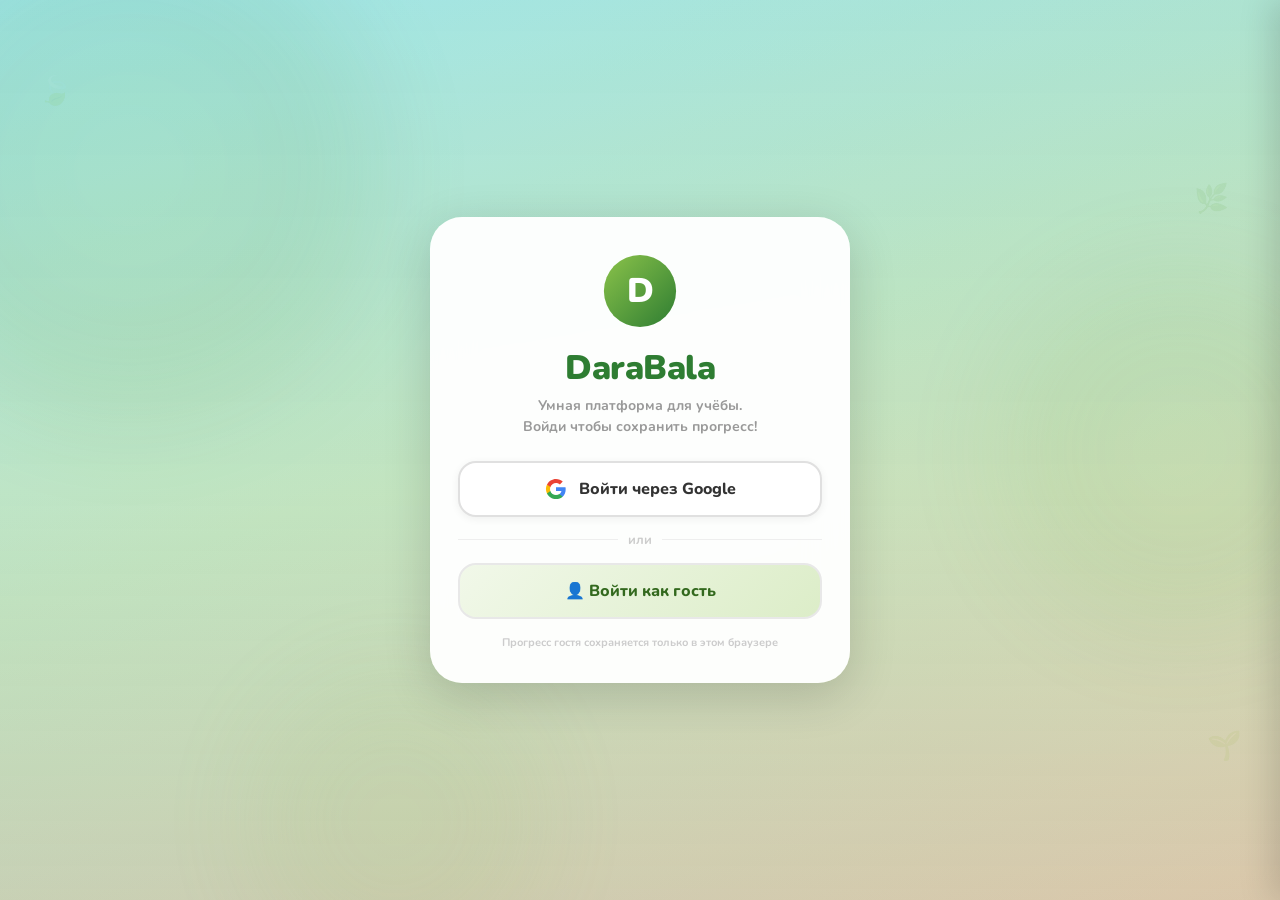
==== commit 0ab5e0cb: "Update index.html" ====
--- a/index.html
+++ b/index.html
@@ -3,984 +3,665 @@
 <head>
 <meta charset="UTF-8"/>
 <meta name="viewport" content="width=device-width, initial-scale=1.0"/>
-<title>English Grade 3</title>
+<title>DaraBala</title>
 <link href="https://fonts.googleapis.com/css2?family=Nunito:wght@400;600;700;800;900&display=swap" rel="stylesheet"/>
 <script src="https://accounts.google.com/gsi/client" async></script>
-<script src="https://cdnjs.cloudflare.com/ajax/libs/lottie-web/5.12.2/lottie.min.js"></script>
 <style>
-  *, *::before, *::after { box-sizing: border-box; margin: 0; padding: 0; }
-  .view { display: none !important; }
-  .view.active { display: block !important; }
-  #view-dashboard.active {
-    display: block !important;
-    min-height: 100vh;
-  }
-  
-  .login-bg-tint {
-    position: absolute; inset: 0; pointer-events: none; z-index: 0;
-    background: linear-gradient(to bottom, rgba(80,210,200,0.2) 0%, rgba(160,220,140,0.18) 55%, rgba(60,40,30,0.1) 100%);
-  }
-  #view-login .login-card {
-    background: rgba(255,255,255,0.97);
-    backdrop-filter: blur(16px);
-    -webkit-backdrop-filter: blur(16px);
-    border-radius: 28px;
-    padding: 36px 28px 32px;
-    width: calc(100% - 32px);
-    max-width: 420px;
-    box-shadow: 0 8px 40px rgba(0,0,0,0.14);
-    text-align: center;
-    box-sizing: border-box;
-    margin: 0 auto;
-  }
-
-  /* ===== LOGIN ===== */
-  .login-flag { display:flex; justify-content:center; margin-bottom:16px; }
-  .login-title { font-size: 32px; font-weight: 900; color: #33691e; margin-bottom: 4px; }
-  .login-sub   { font-size: 14px; color: #888; font-weight: 700; margin-bottom: 24px; line-height:1.4; }
-  .login-divider { display:flex;align-items:center;gap:10px;color:#ccc;font-size:13px;
-    font-weight:700;margin:16px 0; }
-  .login-divider::before,.login-divider::after { content:'';flex:1;height:1px;background:#eee; }
-  
-  
-  
-  .guest-btn { width:100%;padding:14px;border-radius:16px;border:none;
-    background:linear-gradient(135deg,#f1f8e9,#dcedc8);cursor:pointer;
-    font-family:Nunito,sans-serif;font-size:16px;font-weight:800;color:#33691e;
-    display:flex;align-items:center;justify-content:center;gap:8px;transition:all .15s; }
-  .guest-btn:hover { background:linear-gradient(135deg,#dcedc8,#c5e1a5); }
-  .login-user-card {
-    display: flex; align-items: center; gap: 14px;
-    background: #f1f8e9; border-radius: 18px; padding: 14px 16px;
-    margin-bottom: 16px; border: 2px solid #c5e1a5;
-    text-align: left;
-  }
-
-  /* ===== BUTTONS ===== */
-  .btn-green { background:linear-gradient(135deg,#8bc34a,#558b2f);color:#fff;border:none;
-    border-radius:16px;padding:14px 28px;font-family:Nunito,sans-serif;font-size:16px;
-    font-weight:900;cursor:pointer;width:100%;transition:all .2s;
-    box-shadow:0 4px 12px rgba(139,195,74,0.4); }
-  .btn-green:hover { transform:translateY(-2px);box-shadow:0 6px 20px rgba(139,195,74,0.5); }
-  .btn-green:disabled { background:#ccc;box-shadow:none;transform:none;cursor:not-allowed; }
-
-  /* ===== ONBOARDING ===== */
-  .card {
-    background: #fff;
-    border-radius: 28px;
-    padding: 28px 24px 24px;
-    width: calc(100% - 32px);
-    max-width: 440px;
-    box-shadow: 0 8px 32px rgba(0,0,0,.12);
-    margin: 0 auto;
-    box-sizing: border-box;
-  }
-  .ob-step { display:none; }
-  .ob-step.active { display:block; width:100%; }
-  .ob-title { font-size:22px;font-weight:900;color:#33691e;margin-bottom:20px;text-align:center; }
-  .name-input { width:100%;padding:14px 18px;border-radius:16px;border:2px solid #e0e0e0;
-    font-family:Nunito,sans-serif;font-size:16px;font-weight:700;outline:none;
-    transition:border-color .2s;box-sizing:border-box; }
-  .name-input:focus { border-color:#8bc34a; }
-
-  /* ===== DRUM PICKER ===== */
-  .drum-wrap { display:flex;gap:8px;justify-content:center;margin:16px 0; }
-  .drum-col { display:flex; flex-direction:column; align-items:center; gap:6px; }
-  .drum-label { font-size:12px;font-weight:900;color:#888;text-transform:uppercase; }
-  .drum-scroll {
-    height: 132px;
-    overflow: hidden;
-    position: relative;
-    cursor: grab;
-    border-radius: 14px;
-    border: 2px solid #e8f5e9;
-    background: #fff;
-    touch-action: none;
-  }
-  .drum-scroll:active { cursor: grabbing; }
-  .drum-scroll:active { cursor:grabbing; }
-  .drum-items  { position:absolute;top:0;left:0;right:0;transition:transform .15s ease;
-    user-select:none; }
-  .drum-item {
-    height: 44px;
-    display: flex;
-    align-items: center;
-    justify-content: center;
-    font-size: 16px;
-    font-weight: 700;
-    color: #aaa;
-    transition: color .15s, font-size .15s;
-    pointer-events: none;
-  }
-  .drum-item.selected {
-    color: #33691e !important;
-    font-size: 20px !important;
-    font-weight: 900 !important;
-  }
-  .drum-item.selected { color:#33691e;font-weight:900;font-size:17px; }
-  .drum-highlight { position:absolute;top:44px;left:0;right:0;height:44px;
-    background:rgba(139,195,74,0.15);border-radius:8px;pointer-events:none;
-    border-top:2px solid #8bc34a;border-bottom:2px solid #8bc34a; }
-  .drum-date-display { text-align:center;font-size:14px;font-weight:800;color:#558b2f;
-    margin-top:8px; }
-
-  /* ===== AVATARS ===== */
-  .avatar-grid {
-    display: grid;
-    grid-template-columns: repeat(4, 1fr);
-    gap: 8px;
-    max-height: 220px;
-    overflow-y: auto;
-    padding: 4px 2px;
-  }
-  .avatar-btn {
-    display: flex;
-    flex-direction: column;
-    align-items: center;
-    gap: 4px;
-    padding: 8px 4px 6px;
-    border-radius: 16px;
-    border: 2.5px solid transparent;
-    background: #fafafa;
-    cursor: pointer;
-    font-family: Nunito, sans-serif;
-    font-size: 10px;
-    font-weight: 800;
-    color: #666;
-    transition: all .2s cubic-bezier(.175,.885,.32,1.275);
-    min-width: 0;
-  }
-  .avatar-btn:hover { border-color:#c5e1a5;background:#f1f8e9;transform:scale(1.05); }
-  .avatar-btn.sel   { border-color:#8bc34a;background:#e8f5e9;color:#33691e;transform:scale(1.08); }
-  .av-emoji { font-size: 32px; line-height: 1; }
-
-  /* ===== SUBJECT SELECT ===== */
-  .subject-card {
-    background: #fff;
-    border-radius: 28px;
-    padding: 32px 24px;
-    width: calc(100% - 32px);
-    max-width: 420px;
-    box-shadow: 0 8px 32px rgba(0,0,0,0.12);
-    text-align: center;
-    box-sizing: border-box;
-    margin: 0 auto;
-  }
-  .subject-card h1 { font-size:22px;font-weight:900;color:#33691e;margin-bottom:8px; }
-  .subject-card p  { font-size:14px;color:#888;font-weight:700;margin-bottom:24px; }
-  .subject-btn { width:100%;padding:18px;border-radius:18px;border:2.5px solid #e0e0e0;
-    background:#fff;cursor:pointer;font-family:Nunito,sans-serif;font-size:16px;
-    font-weight:900;color:#333;display:flex;align-items:center;gap:12px;
-    transition:all .15s;margin-bottom:12px; }
-  .subject-btn:hover { border-color:#8bc34a;background:#f9fbe7;transform:scale(1.01); }
-  
-  
-  
-  
-
-  body {
-    font-family: "Nunito", sans-serif;
-    min-height: 100vh;
-    overflow-x: hidden;
-    position: relative;
-    background: linear-gradient(to bottom, #b2ebf2 0%, #c8e6c9 40%, #e8d5b7 100%);
-  }
-
-  /* ── Animated background canvas ── */
-  #bg-canvas {
-    position: fixed; inset: 0; z-index: 0;
-    pointer-events: none; overflow: hidden;
-  }
-  .bg-bubble {
-    position: absolute; border-radius: 50%;
-    opacity: 0.13; filter: blur(40px);
-    animation: bgFloat var(--dur, 18s) ease-in-out infinite alternate;
-  }
-  @keyframes bgFloat {
-    0%   { transform: translate(0,0) scale(1); }
-    50%  { transform: translate(var(--tx,30px), var(--ty,-40px)) scale(1.08); }
-    100% { transform: translate(var(--tx2,-20px), var(--ty2,30px)) scale(0.95); }
-  }
-
-  /* floating leaf decorations */
-  .bg-leaf {
-    position: fixed; font-size: 28px; opacity: 0.12; pointer-events: none; z-index: 0;
-    animation: leafDrift var(--ld, 20s) ease-in-out infinite alternate;
-  }
-  @keyframes leafDrift {
-    0%   { transform: translate(0,0) rotate(0deg); }
-    100% { transform: translate(var(--lx,20px), var(--ly,-30px)) rotate(var(--lr,25deg)); }
-  }
-
-
-  .topbar { position: sticky; top: 0; z-index: 50; background: rgba(255,255,255,.92); backdrop-filter: blur(10px); border-bottom: 1.5px solid #e8e8e8; padding: 12px 16px; display: flex; align-items: center; justify-content: space-between; }
-  .topbar-user { display: flex; align-items: center; gap: 10px; }
-  .topbar-avatar { width: 44px; height: 44px; background: #e8f5e9; border: 2.5px solid #8bc34a; border-radius: 50%; display: flex; align-items: center; justify-content: center; font-size: 26px; }
-  .topbar-name { font-weight: 800; color: #444; font-size: 15px; }
-  .topbar-stats { display: flex; gap: 10px; }
-  .stat-pill { display: flex; align-items: center; gap: 6px; font-weight: 800; font-size: 15px; padding: 6px 14px; border-radius: 20px; border: 1.5px solid; }
-  .stat-pill.xp { color: #1565c0; background: #e3f2fd; border-color: #bbdefb; }
-  .stat-pill.streak { color: #e65100; background: #fff3e0; border-color: #ffcc80; }
-  .stat-pill.streak.dead { color: #aaa; background: #f5f5f5; border-color: #e0e0e0; }
-  .stat-pill svg { width: 20px; height: 20px; }
-  .map-container { max-width: 480px; margin: 0 auto; padding: 28px 20px 100px; display: flex; flex-direction: column; align-items: center; }
-  .module-header { width: 100%; border-radius: 28px; padding: 22px 24px; color: #fff; box-shadow: 0 6px 24px rgba(0,0,0,.13); border-bottom: 6px solid rgba(0,0,0,.12); margin-bottom: 28px; position: relative; overflow: hidden; }
-  .module-header h3 { font-size: 28px; font-weight: 900; }
-  .module-header p { font-size: 16px; font-weight: 700; opacity: .9; margin-top: 2px; }
-  .module-header .mod-icon { position: absolute; right: -14px; bottom: -14px; font-size: 90px; opacity: .18; transform: rotate(-12deg); }
-  .lessons-col { display: flex; flex-direction: column; align-items: center; gap: 22px; width: 100%; margin-bottom: 36px; }
-  .node-wrap { position: relative; }
-  .lesson-node { width: 76px; height: 76px; border-radius: 50%; border: none; border-bottom: 6px solid rgba(0,0,0,.15); display: flex; align-items: center; justify-content: center; font-family: "Nunito",sans-serif; font-size: 28px; font-weight: 900; color: #fff; cursor: pointer; transition: transform .12s, border-bottom-width .12s; user-select: none; box-shadow: 0 4px 12px rgba(0,0,0,.10); }
-  .lesson-node:hover:not(.locked) { transform: scale(1.08); }
-  .lesson-node:active:not(.locked) { border-bottom-width: 0; transform: translateY(6px); }
-  .lesson-node.locked { background: #d9d9d9; border-bottom-color: #bbb; color: #888; cursor: not-allowed; }
-  .lesson-node.done { background: #ffc107; border-bottom-color: #ff9800; }
-  .float-badge { position: absolute; top: -46px; left: 50%; transform: translateX(-50%); background: #fff; border: 2px solid #e8e8e8; border-radius: 18px; padding: 6px 16px; font-size: 14px; font-weight: 800; color: #444; white-space: nowrap; box-shadow: 0 4px 14px rgba(0,0,0,.10); animation: floatBadge 2s ease-in-out infinite; z-index: 10; }
-  .float-badge::after { content: ""; position: absolute; bottom: -7px; left: 50%; transform: translateX(-50%) rotate(45deg); width: 12px; height: 12px; background: #fff; border-right: 2px solid #e8e8e8; border-bottom: 2px solid #e8e8e8; }
-  .connector { position: absolute; top: 76px; left: 50%; transform: translateX(-50%); width: 14px; height: 22px; background: #d0e8b8; border-radius: 7px; }
-
-  /* ===== WELCOME OVERLAY ===== */
-  #welcome-overlay { position:fixed;inset:0;z-index:5000;display:flex;align-items:center;
-    justify-content:center;background:rgba(0,0,0,0);pointer-events:none;transition:background .3s; }
-  #welcome-overlay.show { pointer-events:all; background:rgba(0,0,0,.5); }
-  .welcome-card { background:#fff;border-radius:32px;padding:40px 36px;text-align:center;
-    width:90%;max-width:360px;box-shadow:0 16px 56px rgba(0,0,0,.2);
-    transform:scale(0.8) translateY(40px);opacity:0;
-    transition:transform .6s cubic-bezier(.175,.885,.32,1.275),opacity .4s ease; }
-  #welcome-overlay.show { background:rgba(0,0,0,.5) !important; }
-  #welcome-overlay.show .welcome-card { transform:scale(1) translateY(0);opacity:1; }
-  .welcome-avatar { font-size:72px;margin-bottom:12px;animation:bounceLoop 1.5s ease-in-out infinite; }
-  .welcome-name { font-size:28px;font-weight:900;color:#33691e;margin-bottom:6px; }
-  .welcome-sub  { font-size:15px;color:#888;font-weight:700;margin-bottom:24px; }
-
-  /* ===== PROFILE PANEL ===== */
-  #profile-panel { position:fixed;top:0;right:0;bottom:0;width:300px;background:#fff;
-    z-index:3000;transform:translateX(100%);transition:transform .3s cubic-bezier(.4,0,.2,1);
-    box-shadow:-8px 0 32px rgba(0,0,0,.15);display:flex;flex-direction:column; }
-  #profile-panel.open { transform:translateX(0); }
-  #profile-backdrop { position:fixed;inset:0;z-index:2999;background:rgba(0,0,0,.4);
-    opacity:0;pointer-events:none;transition:opacity .3s; }
-  #profile-backdrop.show { opacity:1;pointer-events:all; }
-  .profile-header { background:linear-gradient(135deg,#8bc34a,#33691e);padding:32px 20px 24px;
-    display:flex;flex-direction:column;align-items:center;gap:8px; }
-  .profile-pic { width:72px;height:72px;border-radius:50%;background:#fff;
-    display:flex;align-items:center;justify-content:center;font-size:42px;
-    border:3px solid rgba(255,255,255,.5);margin-bottom:4px; }
-  .profile-pic img { width:72px;height:72px;border-radius:50%;object-fit:cover; }
-  .profile-uname { font-size:20px;font-weight:900;color:#fff; }
-  .profile-email { font-size:12px;color:rgba(255,255,255,.8);font-weight:700; }
-  .profile-stats { display:flex;gap:12px;margin-top:8px; }
-  .profile-stat  { background:rgba(255,255,255,.2);border-radius:12px;padding:8px 14px;
-    text-align:center;color:#fff; }
-  .profile-stat .sv { font-size:20px;font-weight:900; }
-  .profile-stat .sl { font-size:10px;font-weight:700;opacity:.8; }
-  .profile-body { flex:1;overflow-y:auto;padding:16px; }
-  .profile-section-title { font-size:11px;font-weight:900;color:#aaa;text-transform:uppercase;
-    letter-spacing:1px;margin:16px 0 8px; }
-  .profile-row { display:flex;align-items:center;gap:12px;padding:12px 14px;
-    border-radius:16px;cursor:pointer;transition:background .15s;font-family:Nunito,sans-serif;
-    font-size:15px;font-weight:800;color:#333; }
-  .profile-row:hover { background:#f5f5f5; }
-  .profile-row-icon { width:36px;height:36px;border-radius:12px;display:flex;
-    align-items:center;justify-content:center;font-size:18px;flex-shrink:0; }
-  .profile-row-icon.green { background:#e8f5e9; }
-  .profile-row-icon.blue  { background:#e3f2fd; }
-  .profile-row-icon.orange{ background:#fff3e0; }
-  .profile-row-icon.red   { background:#ffebee; }
-  .lang-options { display:flex;gap:8px;padding:8px 14px 16px; }
-  .lang-btn { flex:1;padding:10px;border-radius:14px;border:2.5px solid #e0e0e0;
-    background:#fff;font-family:Nunito,sans-serif;font-size:15px;font-weight:900;
-    cursor:pointer;transition:all .15s; }
-  .lang-btn.active { border-color:#8bc34a;background:#f1f8e9;color:#33691e; }
-
-  /* AVATAR CHANGE MODAL */
-  #avatar-change-modal { position:fixed;inset:0;z-index:4000;display:none;
-    align-items:center;justify-content:center;background:rgba(0,0,0,.5);padding:20px; }
-  #avatar-change-modal.open { display:flex; }
-  .avatar-modal-card { background:#fff;border-radius:28px;padding:24px;width:100%;
-    max-width:440px;max-height:80vh;display:flex;flex-direction:column; }
-  .avatar-modal-card h3 { font-size:20px;font-weight:900;text-align:center;margin-bottom:16px; }
-  .avatar-modal-grid { display:grid;grid-template-columns:repeat(4,1fr);gap:8px;overflow-y:auto; }
-
-  /* LESSON */
-
-  #view-lesson {
-    position: fixed !important;
-    inset: 0;
-    background: #fff;
-    display: none;
-    flex-direction: column;
-    z-index: 100;
-    overflow-y: auto;
-  }
-  #view-lesson.active {
-    display: flex !important;
-  }
-  .lesson-topbar {
-    position: sticky;
-    top: 0;
-    z-index: 50;
-    background: #fff;
-    border-bottom: 2px solid #f0f0f0;
-    padding: 12px 16px;
-    display: flex;
-    align-items: center;
-    gap: 12px;
-    flex-shrink: 0;
-    width: 100%;
-    box-sizing: border-box;
-  }
-  .close-btn { background: none; border: none; cursor: pointer; color: #aaa; padding: 4px; flex-shrink: 0; }
-  .close-btn svg { width: 24px; height: 24px; display: block; }
-  .progress-bar-wrap { flex: 1; height: 20px; background: #eee; border-radius: 10px; overflow: hidden; }
-  .progress-bar-fill { height: 100%; background: #8bc34a; border-radius: 10px; transition: width .6s ease; position: relative; }
-  .progress-bar-fill::after { content: ""; position: absolute; top: 4px; left: 6px; right: 6px; height: 5px; background: rgba(255,255,255,.35); border-radius: 3px; }
-  .lives { display: flex; gap: 4px; flex-shrink: 0; }
-  .heart { font-size: 22px; transition: opacity .3s; }
-  .heart.lost { opacity: .25; filter: grayscale(1); }
-  .lesson-content {
-    flex: 1;
-    max-width: 640px;
-    width: 100%;
-    margin: 0 auto;
-    padding: 24px 20px 16px;
-    display: flex;
-    flex-direction: column;
-  }
-  .mech-label { text-align: center; font-size: 13px; font-weight: 800; color: #aaa; text-transform: uppercase; letter-spacing: 1px; margin-bottom: 8px; }
-  .lesson-question { font-size: 24px; font-weight: 900; color: #1a1a1a; text-align: center; margin-bottom: 24px; line-height: 1.3; }
-
-  /* MCQ / True-False */
-  .options-grid { display: grid; grid-template-columns: 1fr 1fr; gap: 14px; }
-  .options-grid.single-col { grid-template-columns: 1fr; }
-  .opt-btn { display: flex; flex-direction: column; align-items: center; justify-content: center; padding: 18px 12px; border-radius: 24px; border: 3px solid #e0e0e0; background: #fff; cursor: pointer; font-family: "Nunito",sans-serif; font-size: 18px; font-weight: 800; color: #444; border-bottom-width: 5px; transition: transform .1s, border-color .15s, background .15s, opacity .2s; user-select: none; }
-  .opt-btn:hover:not(:disabled):not(.sel):not(.correct):not(.wrong) { background: #fafafa; border-color: #bbb; }
-  .opt-btn:active:not(:disabled) { transform: translateY(5px); border-bottom-width: 0; }
-  .opt-btn.sel { border-color: #42a5f5; background: #e3f2fd; color: #1565c0; }
-  .opt-btn.correct { border-color: #7cb342; background: #f1f8e9; color: #558b2f; }
-  .opt-btn.wrong { border-color: #ef5350; background: #ffebee; color: #c62828; }
-  .opt-btn.dim { opacity: .4; filter: grayscale(40%); }
-  .opt-btn:disabled { cursor: not-allowed; }
-
-  /* True/False */
-  .tf-wrap { display: flex; gap: 16px; justify-content: center; margin-top: 8px; }
-  .tf-btn { flex: 1; max-width: 160px; padding: 20px; border-radius: 24px; border: none; font-family: "Nunito",sans-serif; font-size: 28px; font-weight: 900; cursor: pointer; border-bottom: 5px solid; transition: transform .1s, border-bottom-width .1s; user-select: none; }
-  .tf-btn.yes { background: #8bc34a; border-bottom-color: #689f38; color: #fff; }
-  .tf-btn.no { background: #ef5350; border-bottom-color: #c62828; color: #fff; }
-  .tf-btn:active { transform: translateY(5px); border-bottom-width: 0; }
-  .tf-btn:disabled { opacity: .5; cursor: not-allowed; }
-  .timer-bar-wrap { height: 8px; background: #eee; border-radius: 4px; margin-bottom: 20px; overflow: hidden; }
-  .timer-bar { height: 100%; background: #ff9800; border-radius: 4px; }
-
-  /* Listen & Tap */
-  .listen-btn { display: flex; flex-direction: column; align-items: center; justify-content: center; gap: 10px; width: 120px; height: 120px; border-radius: 50%; border: none; background: linear-gradient(135deg,#8bc34a,#558b2f); color: #fff; font-size: 48px; cursor: pointer; margin: 0 auto 24px; box-shadow: 0 8px 24px rgba(139,195,74,.4); border-bottom: 6px solid #33691e; transition: transform .1s, border-bottom-width .1s; }
-  .listen-btn:active { transform: translateY(6px); border-bottom-width: 0; }
-  .listen-btn.playing { animation: pulse 0.6s ease-in-out infinite; }
-
-  /* Sentence Builder */
-  .sentence-target { min-height: 56px; background: #f9f9f9; border: 2px dashed #c5e1a5; border-radius: 18px; padding: 10px 14px; margin-bottom: 16px; display: flex; flex-wrap: wrap; gap: 8px; align-items: center; }
-  .word-chip { padding: 8px 16px; border-radius: 14px; font-family: "Nunito",sans-serif; font-size: 16px; font-weight: 800; cursor: pointer; border: 2px solid; transition: transform .1s, opacity .15s; user-select: none; }
-  .word-chip.in-sentence { background: #e3f2fd; border-color: #42a5f5; color: #1565c0; }
-  .word-chip.in-bank { background: #fff; border-color: #e0e0e0; color: #444; }
-  .word-chip:hover { transform: scale(1.05); }
-  .word-bank { display: flex; flex-wrap: wrap; gap: 8px; padding: 14px; background: #fff; border-radius: 18px; border: 2px solid #e8e8e8; }
-
-  /* Fill the Gap */
-  .gap-word-display { font-size: 36px; font-weight: 900; text-align: center; letter-spacing: 4px; margin-bottom: 24px; color: #222; }
-  .gap-word-display .gap { display: inline-block; width: 40px; height: 40px; border-bottom: 4px solid #8bc34a; text-align: center; color: #8bc34a; }
-  .letter-choices { display: flex; gap: 12px; justify-content: center; flex-wrap: wrap; }
-  .letter-btn { width: 60px; height: 60px; border-radius: 16px; border: 3px solid #e0e0e0; background: #fff; font-family: "Nunito",sans-serif; font-size: 24px; font-weight: 900; cursor: pointer; border-bottom-width: 5px; transition: transform .1s, border-color .15s; user-select: none; }
-  .letter-btn:hover:not(:disabled) { border-color: #8bc34a; background: #f1f8e9; }
-  .letter-btn:active:not(:disabled) { transform: translateY(5px); border-bottom-width: 0; }
-  .letter-btn.correct { border-color: #7cb342; background: #f1f8e9; color: #558b2f; }
-  .letter-btn.wrong { border-color: #ef5350; background: #ffebee; color: #c62828; }
-  .letter-btn:disabled { cursor: not-allowed; }
-
-  /* Match Pairs */
-  .match-wrap { display: flex; gap: 16px; }
-  .match-col { flex: 1; display: flex; flex-direction: column; gap: 10px; }
-  .match-item { padding: 14px 10px; border-radius: 18px; border: 3px solid #e0e0e0; background: #fff; font-family: "Nunito",sans-serif; font-size: 15px; font-weight: 800; text-align: center; cursor: pointer; transition: border-color .15s, background .15s, transform .1s; user-select: none; min-height: 54px; display: flex; align-items: center; justify-content: center; }
-  .match-item:hover:not(.matched):not(.selected) { border-color: #c5e1a5; }
-  .match-item.selected { border-color: #42a5f5; background: #e3f2fd; color: #1565c0; transform: scale(1.03); }
-  .match-item.matched { border-color: #7cb342; background: #f1f8e9; color: #558b2f; }
-  .match-item.wrong-flash { border-color: #ef5350; background: #ffebee; animation: shake .4s ease; }
-
-  /* Voice / Mic */
-  .mic-area { display: flex; flex-direction: column; align-items: center; gap: 16px; }
-  .word-to-say { font-size: 42px; font-weight: 900; color: #33691e; text-align: center; }
-  .word-translation { font-size: 16px; color: #888; font-weight: 700; }
-  .mic-btn { width: 100px; height: 100px; border-radius: 50%; border: none; background: linear-gradient(135deg,#ef5350,#c62828); color: #fff; font-size: 44px; cursor: pointer; box-shadow: 0 8px 24px rgba(239,83,80,.4); border-bottom: 6px solid #b71c1c; transition: transform .1s; display: flex; align-items: center; justify-content: center; }
-  .mic-btn.listening { background: linear-gradient(135deg,#ff9800,#e65100); animation: pulse .8s ease-in-out infinite; box-shadow: 0 8px 32px rgba(255,152,0,.5); }
-  .mic-btn:active { transform: scale(0.95); }
-  .mic-result { font-size: 18px; font-weight: 800; color: #888; min-height: 28px; text-align: center; }
-  .mic-result.ok { color: #558b2f; }
-  .mic-result.fail { color: #c62828; }
-
-  /* FOOTER */
-  .lesson-footer {
-    padding: 16px 20px;
-    border-top: 2px solid;
-    transition: background .25s, border-color .25s;
-    position: sticky;
-    bottom: 0;
-    background: #fff;
-    flex-shrink: 0;
-    width: 100%;
-    box-sizing: border-box;
-  }
-  .lesson-footer.neutral { background: #fff; border-color: #f0f0f0; }
-  .lesson-footer.good { background: #f1f8e9; border-color: #aed581; }
-  .lesson-footer.bad { background: #ffebee; border-color: #ef9a9a; }
-  .footer-inner { max-width: 640px; margin: 0 auto; display: flex; align-items: center; justify-content: space-between; gap: 16px; }
-  .feedback-text { flex: 1; }
-  .feedback-text .fb-main { display: flex; align-items: center; gap: 10px; font-size: 20px; font-weight: 900; }
-  .feedback-text .fb-main.good { color: #558b2f; }
-  .feedback-text .fb-main.bad { color: #c62828; }
-  .feedback-text .fb-sub { font-size: 13px; font-weight: 700; color: #888; margin-bottom: 2px; }
-  .check-icon { font-size: 28px; animation: bounceLoop 1.5s ease-in-out infinite; }
-  .btn-check { flex-shrink: 0; font-family: "Nunito",sans-serif; font-size: 18px; font-weight: 900; color: #fff; border: none; border-radius: 16px; padding: 14px 28px; cursor: pointer; border-bottom: 5px solid; transition: transform .1s, border-bottom-width .1s, background .15s; user-select: none; }
-  .btn-check.green { background: #8bc34a; border-bottom-color: #689f38; }
-  .btn-check.green:hover:not(:disabled) { background: #7cb342; }
-  .btn-check.red { background: #ef5350; border-bottom-color: #c62828; }
-  .btn-check:active:not(:disabled) { border-bottom-width: 0; transform: translateY(5px); }
-  .btn-check:disabled { background: #d9d9d9; border-bottom-color: #bbb; cursor: not-allowed; opacity: .7; }
-
-  /* COMPLETE SCREEN */
-  #view-complete {
-    position: fixed !important;
-    inset: 0;
-    display: none;
-    flex-direction: column;
-    align-items: center;
-    justify-content: center;
-    padding: 24px;
-    background: linear-gradient(135deg,#f1f8e9,#e8f5e9);
-    z-index: 100;
-    overflow-y: auto;
-  }
-  #view-complete.active {
-    display: flex !important;
-  }
-  .complete-card { background: #fff; border-radius: 32px; padding: 40px 32px; width: 100%; max-width: 420px; text-align: center; box-shadow: 0 8px 40px rgba(0,0,0,.12); }
-  .complete-emoji { font-size: 80px; margin-bottom: 16px; animation: bounceLoop 2s ease-in-out infinite; }
-  .complete-title { font-size: 32px; font-weight: 900; color: #33691e; margin-bottom: 8px; }
-  .complete-sub { font-size: 16px; color: #888; font-weight: 700; margin-bottom: 28px; }
-  .complete-stats { display: flex; gap: 12px; justify-content: center; margin-bottom: 28px; }
-  .complete-stat { background: #f1f8e9; border-radius: 18px; padding: 14px 20px; font-weight: 900; }
-  .complete-stat .val { font-size: 28px; color: #33691e; }
-  .complete-stat .lbl { font-size: 12px; color: #888; margin-top: 2px; }
-
-  /* CHAT WIDGET */
-  #chat-widget { position: fixed; bottom: 24px; right: 24px; z-index: 1000; }
-  #chat-toggle { width: 64px; height: 64px; border-radius: 50%; border: none; background: linear-gradient(135deg,#8bc34a,#558b2f); box-shadow: 0 6px 20px rgba(139,195,74,.5); cursor: pointer; font-size: 32px; display: flex; align-items: center; justify-content: center; border-bottom: 4px solid #33691e; transition: transform .2s; }
-  #chat-toggle:hover { transform: scale(1.1); }
-  #chat-dot { position: absolute; top: 2px; right: 2px; width: 14px; height: 14px; background: #ff5722; border-radius: 50%; border: 2px solid #fff; display: none; }
-  #chat-dot.show { display: block; animation: bounceLoop 1s ease-in-out infinite; }
-  #chat-box { position: absolute; bottom: 76px; right: 0; width: 320px; background: #fff; border-radius: 24px; box-shadow: 0 12px 48px rgba(0,0,0,.18); border: 2px solid #e8f5e9; display: none; flex-direction: column; overflow: hidden; animation: chatPop .3s ease both; max-height: 480px; }
-  #chat-box.open { display: flex; }
-  .chat-header { background: linear-gradient(135deg,#8bc34a,#558b2f); padding: 14px 16px; display: flex; align-items: center; gap: 10px; }
-  .chat-header-avatar { font-size: 28px; }
-  .chat-header-name { font-size: 15px; font-weight: 900; color: #fff; }
-  .chat-header-status { font-size: 12px; color: rgba(255,255,255,.8); font-weight: 600; }
-  .chat-messages { flex: 1; overflow-y: auto; padding: 14px 12px; display: flex; flex-direction: column; gap: 10px; min-height: 200px; max-height: 280px; }
-  .chat-messages::-webkit-scrollbar { width: 4px; }
-  .chat-messages::-webkit-scrollbar-thumb { background: #c5e1a5; border-radius: 2px; }
-  .msg { display: flex; gap: 8px; animation: msgIn .25s ease both; }
-  .msg.user { flex-direction: row-reverse; }
-  .msg-bubble { padding: 10px 14px; border-radius: 18px; font-size: 14px; font-weight: 700; line-height: 1.4; max-width: 220px; word-break: break-word; }
-  .msg.bot .msg-bubble { background: #f1f8e9; color: #33691e; border-bottom-left-radius: 4px; }
-  .msg.user .msg-bubble { background: #8bc34a; color: #fff; border-bottom-right-radius: 4px; }
-  .msg-av { font-size: 22px; flex-shrink: 0; align-self: flex-end; }
-  .typing-indicator { display: flex; gap: 4px; padding: 10px 14px; background: #f1f8e9; border-radius: 18px; border-bottom-left-radius: 4px; width: fit-content; }
-  .typing-indicator span { width: 7px; height: 7px; background: #8bc34a; border-radius: 50%; animation: bounceLoop .8s ease-in-out infinite; }
-  .typing-indicator span:nth-child(2) { animation-delay: .15s; }
-  .typing-indicator span:nth-child(3) { animation-delay: .3s; }
-  .chat-input-wrap { padding: 10px 12px; border-top: 1.5px solid #f0f0f0; display: flex; gap: 8px; }
-  .chat-input { flex: 1; font-family: "Nunito",sans-serif; font-size: 14px; font-weight: 700; border: 2px solid #e0e0e0; border-radius: 14px; padding: 10px 12px; outline: none; color: #333; transition: border-color .2s; }
-  .chat-input:focus { border-color: #8bc34a; }
-  .chat-send { width: 40px; height: 40px; border-radius: 12px; border: none; background: #8bc34a; color: #fff; cursor: pointer; font-size: 18px; display: flex; align-items: center; justify-content: center; transition: background .15s; flex-shrink: 0; }
-  .chat-send:hover { background: #7cb342; }
-  .chat-send:disabled { background: #d0d0d0; cursor: not-allowed; }
-
-  /* CONFETTI */
-  .confetti-piece { position: fixed; width: 10px; height: 10px; pointer-events: none; z-index: 9999; border-radius: 2px; }
-
-  /* Module colors */
-  .mc-0{background:#4caf50} .mc-1{background:#26a69a} .mc-2{background:#26c6da}
-  .mc-3{background:#29b6f6} .mc-4{background:#42a5f5} .mc-5{background:#5c6bc0}
-  .mc-6{background:#7e57c2} .mc-7{background:#ab47bc} .mc-8{background:#e040fb}
-
-  /* ONBOARDING MASCOT */
-  .ob-logo {
-    display: flex;
-    flex-direction: column;
-    align-items: center;
-    padding-top: 4px;
-    padding-bottom: 12px;
-    margin-bottom: 12px;
-    border-bottom: 1.5px solid #f0f0f0;
-  }
-  .ob-logo #ob-logo-title {
-    font-size: 22px;
-    font-weight: 900;
-    color: #33691e;
-    margin-top: 4px;
-  }
-  .ob-logo #ob-logo-sub {
-    font-size: 13px;
-    color: #888;
-    font-weight: 700;
-  }
-  
-  .mascot-emoji-anim {
-    font-size: 72px;
-    line-height: 1;
-    animation: mascotBob 2s ease-in-out infinite;
-    display: block;
-    text-align: center;
-    filter: drop-shadow(0 4px 12px rgba(0,0,0,0.15));
-    cursor: default;
-    user-select: none;
-  }
-  .mascot-gif-anim {
-    width: 96px;
-    height: 96px;
-    object-fit: contain;
-    display: block;
-    filter: drop-shadow(0 4px 16px rgba(0,0,0,0.18));
-    border-radius: 50%;
-    animation: mascotBob 3s ease-in-out infinite;
-  }
-  .av-gif {
-    width: 44px;
-    height: 44px;
-    object-fit: contain;
-    border-radius: 8px;
-    display: block;
-  }
-  @keyframes mascotBob {
-    0%,100% { transform: translateY(0) rotate(-3deg) scale(1); }
-    25%     { transform: translateY(-10px) rotate(2deg) scale(1.05); }
-    50%     { transform: translateY(-6px) rotate(-1deg) scale(1.02); }
-    75%     { transform: translateY(-12px) rotate(3deg) scale(1.07); }
-  }
-  .mascot-wrap {
-    position: relative;
-    width: 96px; height: 96px;
-    margin-top: 20px;
-    margin-bottom: 8px;
-    flex-shrink: 0;
-    display: flex;
-    align-items: center;
-    justify-content: center;
-  }
+/* ===================== RESET & BASE ===================== */
+*, *::before, *::after { box-sizing: border-box; margin: 0; padding: 0; }
+html { font-size: 16px; }
+@media (max-width: 380px) { html { font-size: 14px; } }
+
+body {
+  font-family: "Nunito", sans-serif;
+  min-height: 100vh;
+  overflow-x: hidden;
+  background: linear-gradient(160deg, #b2ebf2 0%, #c8e6c9 45%, #e8d5b7 100%);
+  position: relative;
+}
+
+/* ===================== VIEWS ===================== */
+.view { display: none !important; }
+.view.active { display: block !important; }
+#view-login.active, #view-subject.active, #view-onboarding.active {
+  display: flex !important;
+  flex-direction: column;
+  align-items: center;
+  justify-content: center;
+  min-height: 100vh;
+  padding: 20px 16px;
+}
+#view-onboarding.active { justify-content: flex-start; padding-top: 24px; padding-bottom: 40px; }
+#view-dashboard.active { display: block !important; }
+#view-lesson.active { display: flex !important; }
+#view-complete.active { display: flex !important; }
+
+/* ===================== ANIMATED BG ===================== */
+#bg-canvas {
+  position: fixed; inset: 0; z-index: -1;
+  pointer-events: none; overflow: hidden;
+}
+.bg-bubble {
+  position: absolute; border-radius: 50%;
+  opacity: 0.12; filter: blur(50px);
+  animation: bgFloat var(--dur, 18s) ease-in-out infinite alternate;
+}
+@keyframes bgFloat {
+  0%   { transform: translate(0,0) scale(1); }
+  50%  { transform: translate(var(--tx,30px), var(--ty,-40px)) scale(1.08); }
+  100% { transform: translate(var(--tx2,-20px), var(--ty2,30px)) scale(0.95); }
+}
+.bg-leaf {
+  position: fixed; font-size: 28px; opacity: 0.1; pointer-events: none; z-index: 0;
+  animation: leafDrift var(--ld, 20s) ease-in-out infinite alternate;
+}
+@keyframes leafDrift {
+  0%   { transform: translate(0,0) rotate(0deg); }
+  100% { transform: translate(var(--lx,20px), var(--ly,-30px)) rotate(var(--lr,25deg)); }
+}
+
+/* ===================== ANIMATIONS ===================== */
+@keyframes pageIn {
+  from { opacity:0; transform:translateY(24px) scale(0.97); }
+  to   { opacity:1; transform:translateY(0) scale(1); }
+}
+@keyframes popIn {
+  from { opacity:0; transform:scale(0.8) translateY(20px); }
+  to   { opacity:1; transform:scale(1) translateY(0); }
+}
+@keyframes fadeSlide {
+  from { opacity:0; transform:translateY(16px); }
+  to   { opacity:1; transform:translateY(0); }
+}
+@keyframes bounceLoop {
+  0%,100% { transform: translateY(0); }
+  50%     { transform: translateY(-10px); }
+}
+@keyframes mascotBob {
+  0%,100% { transform: translateY(0) rotate(-2deg) scale(1); }
+  25%     { transform: translateY(-8px) rotate(2deg) scale(1.04); }
+  50%     { transform: translateY(-5px) rotate(-1deg) scale(1.02); }
+  75%     { transform: translateY(-10px) rotate(3deg) scale(1.06); }
+}
+@keyframes bubbleFloat {
+  0%,100% { transform: translateX(-50%) translateY(0); }
+  50%     { transform: translateX(-50%) translateY(-5px); }
+}
+@keyframes pulse {
+  0%,100% { transform: scale(1); }
+  50%     { transform: scale(1.08); }
+}
+@keyframes shake {
+  0%,100% { transform: translateX(0); }
+  25%     { transform: translateX(-6px) rotate(-5deg); }
+  75%     { transform: translateX(6px) rotate(5deg); }
+}
+@keyframes topbarIn {
+  from { opacity:0; transform:translateY(-100%); }
+  to   { opacity:1; transform:translateY(0); }
+}
+@keyframes confettiFall {
+  to { transform: translateY(110vh) rotate(720deg); opacity:0; }
+}
+@keyframes completeIn {
+  from { opacity:0; transform:scale(0.8) translateY(20px); }
+  to   { opacity:1; transform:scale(1) translateY(0); }
+}
+
+/* ===================== CARD ===================== */
+.card {
+  background: rgba(255,255,255,0.95);
+  backdrop-filter: blur(16px);
+  -webkit-backdrop-filter: blur(16px);
+  border-radius: 28px;
+  padding: 24px 20px;
+  width: calc(100% - 24px);
+  max-width: 440px;
+  box-shadow: 0 8px 40px rgba(0,0,0,0.14);
+  margin: 0 auto;
+  animation: popIn .5s cubic-bezier(.175,.885,.32,1.275) both;
+  position: relative;
+  z-index: 1;
+}
+
+/* ===================== LOGIN ===================== */
+.login-bg-tint {
+  position: fixed; inset: 0; pointer-events: none; z-index: 0;
+  background: linear-gradient(to bottom, rgba(80,210,200,0.18) 0%, rgba(160,220,140,0.15) 55%, rgba(60,40,30,0.08) 100%);
+}
+.login-card {
+  background: rgba(255,255,255,0.96);
+  backdrop-filter: blur(20px);
+  -webkit-backdrop-filter: blur(20px);
+  border-radius: 32px;
+  padding: 36px 28px 32px;
+  width: calc(100% - 24px);
+  max-width: 420px;
+  box-shadow: 0 12px 48px rgba(0,0,0,0.16);
+  text-align: center;
+  position: relative;
+  z-index: 1;
+  animation: popIn .5s cubic-bezier(.175,.885,.32,1.275) both;
+}
+.login-flag { display:flex; justify-content:center; margin-bottom:16px; }
+.login-title { font-size: 34px; font-weight: 900; color: #2e7d32; margin-bottom: 4px; letter-spacing: -0.5px; }
+.login-sub   { font-size: 14px; color: #999; font-weight: 700; margin-bottom: 24px; line-height:1.5; }
+.login-divider { display:flex; align-items:center; gap:10px; color:#ccc; font-size:13px; font-weight:700; margin:14px 0; }
+.login-divider::before,.login-divider::after { content:''; flex:1; height:1px; background:#eee; }
+.login-user-card {
+  display: flex; align-items: center; gap: 14px;
+  background: #f1f8e9; border-radius: 18px; padding: 14px 16px;
+  margin-bottom: 16px; border: 2px solid #c5e1a5; text-align: left;
+}
+
+/* ===================== GOOGLE BUTTON ===================== */
+.google-btn {
+  display: flex !important; align-items: center !important; justify-content: center !important;
+  gap: 12px !important; width: 100% !important; padding: 15px 20px !important;
+  border-radius: 18px !important; border: 2px solid #e0e0e0 !important;
+  background: #fff !important; cursor: pointer !important;
+  font-family: "Nunito", sans-serif !important; font-size: 16px !important;
+  font-weight: 800 !important; color: #333 !important;
+  box-shadow: 0 2px 8px rgba(0,0,0,.06) !important;
+  transition: all .2s ease !important; margin-bottom: 12px !important;
+}
+.google-btn:hover { border-color: #8bc34a !important; background: #f9fbe7 !important; transform: translateY(-2px) !important; box-shadow: 0 4px 16px rgba(139,195,74,.25) !important; }
+.google-logo { width: 22px; height: 22px; flex-shrink: 0; }
+
+/* ===================== GUEST BUTTON ===================== */
+.guest-btn {
+  width:100%; padding:15px; border-radius:18px; border:2px solid #e8e8e8;
+  background: linear-gradient(135deg,#f1f8e9,#dcedc8); cursor:pointer;
+  font-family:Nunito,sans-serif; font-size:16px; font-weight:800; color:#33691e;
+  display:flex; align-items:center; justify-content:center; gap:8px;
+  transition:all .15s;
+}
+.guest-btn:hover { background: linear-gradient(135deg,#dcedc8,#c5e1a5); transform: translateY(-1px); }
+
+/* ===================== GREEN BUTTON ===================== */
+.btn-green {
+  background: linear-gradient(135deg,#8bc34a,#558b2f);
+  color:#fff; border:none; border-radius:18px; padding:16px 28px;
+  font-family:Nunito,sans-serif; font-size:17px; font-weight:900;
+  cursor:pointer; width:100%; transition:all .2s;
+  box-shadow: 0 4px 16px rgba(139,195,74,.4);
+  border-bottom: 4px solid rgba(0,0,0,0.15);
+}
+.btn-green:hover:not(:disabled) { transform:translateY(-2px); box-shadow:0 6px 24px rgba(139,195,74,.5); }
+.btn-green:active:not(:disabled) { transform:translateY(2px); border-bottom-width:0; }
+.btn-green:disabled { background:#d0d0d0; box-shadow:none; transform:none; cursor:not-allowed; color:#aaa; border-bottom-color: rgba(0,0,0,0.08); }
+
+/* ===================== SUBJECT SELECT ===================== */
+.subject-card {
+  background: rgba(255,255,255,0.96);
+  backdrop-filter: blur(20px);
+  -webkit-backdrop-filter: blur(20px);
+  border-radius: 32px;
+  padding: 36px 28px;
+  width: calc(100% - 24px);
+  max-width: 420px;
+  box-shadow: 0 12px 48px rgba(0,0,0,0.14);
+  text-align: center;
+  position: relative; z-index: 1;
+  animation: popIn .5s cubic-bezier(.175,.885,.32,1.275) both;
+}
+.subject-card h1 { font-size:24px; font-weight:900; color:#2e7d32; margin-bottom:8px; }
+.subject-card p  { font-size:14px; color:#aaa; font-weight:700; margin-bottom:24px; }
+.subject-btn {
+  width:100%; padding:18px 20px; border-radius:20px; border:2.5px solid #e8e8e8;
+  background:#fff; cursor:pointer; font-family:Nunito,sans-serif;
+  display:flex; align-items:center; gap:14px; transition:all .2s; margin-bottom:14px;
+  text-align:left; box-shadow: 0 2px 8px rgba(0,0,0,.04);
+}
+.subject-btn:hover { border-color:#8bc34a; background:#f9fbe7; transform:translateY(-2px); box-shadow:0 6px 20px rgba(139,195,74,.2); }
+.subject-btn-icon { font-size:38px; flex-shrink:0; }
+.subject-btn-info { flex:1; }
+.subject-btn-title { font-size:17px; font-weight:900; color:#2e7d32; }
+.subject-btn-sub   { font-size:12px; font-weight:700; color:#aaa; margin-top:3px; }
+.subject-btn-badge { font-size:11px; font-weight:900; border-radius:10px; padding:4px 10px; flex-shrink:0; }
+.badge-green { background:#e8f5e9; color:#388e3c; }
+.badge-blue  { background:#e3f2fd; color:#1565c0; }
+
+/* ===================== ONBOARDING ===================== */
+.ob-logo {
+  display: flex; flex-direction: column; align-items: center;
+  padding-bottom: 16px; margin-bottom: 16px; border-bottom: 1.5px solid #f0f0f0;
+}
+.ob-logo-title { font-size:22px; font-weight:900; color:#2e7d32; margin-top:6px; text-align:center; }
+.ob-logo-sub   { font-size:13px; color:#bbb; font-weight:700; margin-top:2px; text-align:center; }
+
+/* Mascot */
 .mascot-wrap {
-    position: relative;
-    width: 96px; height: 96px;
-    margin-top: 20px;
-    margin-bottom: 8px;
-    flex-shrink: 0;
-  }
-  .mascot-bubble {
-    position: absolute;
-    top: -28px;
-    left: 50%;
-    transform: translateX(-50%);
-    background: #fff;
-    border: 1.5px solid #c5e1a5;
-    border-radius: 20px;
-    padding: 4px 12px;
-    font-size: 12px;
-    font-weight: 800;
-    color: #558b2f;
-    white-space: nowrap;
-    box-shadow: 0 2px 8px rgba(0,0,0,.1);
-    z-index: 10;
-    pointer-events: none;
-    animation: bubbleFloat 2.5s ease-in-out infinite;
-  }
-  
-  #mascot-lottie { width: 96px; height: 96px; display: block; }
-
-  .input-wrap { position:relative; margin-bottom:16px; }
-  .input-wrap .icon { position:absolute; left:14px; top:50%; transform:translateY(-50%);
-    width:20px; height:20px; color:#aaa; pointer-events:none; }
-  .input-wrap input { padding-left:44px; }
-
-  .subject-btn { width:100%; padding:16px 18px; border-radius:18px;
-    border:2px solid #e8e8e8; background:#fff; cursor:pointer;
-    font-family:Nunito,sans-serif; display:flex; align-items:center; gap:14px;
-    transition:all .15s; margin-bottom:12px; text-align:left; }
-  .subject-btn:hover { border-color:#8bc34a; background:#f9fbe7; transform:scale(1.01); }
-  .subject-btn-icon { font-size:36px; flex-shrink:0; }
-  .subject-btn-info { flex:1; }
-  .subject-btn-title { font-size:17px; font-weight:900; color:#33691e; }
-  .subject-btn-sub   { font-size:12px; font-weight:700; color:#888; margin-top:2px; }
-  .subject-btn-badge { font-size:12px; font-weight:900; border-radius:10px;
-    padding:4px 10px; flex-shrink:0; }
-  .badge-green { background:#e8f5e9; color:#388e3c; }
-  .badge-blue  { background:#e3f2fd; color:#1565c0; }
-  .subject-choices { display:flex; flex-direction:column; gap:0; margin-top:20px; }
-
-  .drum-picker { display:flex; gap:12px; justify-content:center; align-items:flex-start; margin:16px 0; }
-
-  
-  
-
-  .google-logo { width: 22px; height: 22px; flex-shrink: 0; }
-
-  .ob-step h2 { font-size:20px; font-weight:900; color:#33691e; margin-bottom:16px; }
-
-  #ob-logo-title { font-size:20px; font-weight:900; color:#33691e; margin:0 0 4px; text-align:center; }
-  #ob-logo-sub   { font-size:13px; color:#aaa; font-weight:700; margin:0; text-align:center; }
-
-  /* ── PAGE TRANSITIONS ── */
-  @keyframes pageIn {
-    from { opacity:0; transform:translateY(24px) scale(0.97); }
-    to   { opacity:1; transform:translateY(0)    scale(1);    }
-  }
-  @keyframes pageOut {
-    from { opacity:1; transform:translateY(0) scale(1); }
-    to   { opacity:0; transform:translateY(-16px) scale(0.97); }
-  }
-  .view.active { animation: pageIn .35s cubic-bezier(.25,.46,.45,.94) both; }
-
-  /* Card bounce-in for login, subject, onboarding cards */
-  @keyframes cardIn {
-    from { opacity:0; transform:translateY(32px) scale(0.94); }
-    to   { opacity:1; transform:translateY(0)    scale(1); }
-  }
-  #view-login.active .login-card,
-  #view-subject.active .subject-card,
-  #view-onboarding.active .card {
-    background: #fff;
-    border-radius: 28px;
-    padding: 20px 20px 20px;
-    width: calc(100% - 24px);
-    max-width: 440px;
-    box-shadow: 0 8px 32px rgba(0,0,0,.12);
-    margin: 0 auto;
-    box-sizing: border-box;
-  }
-
-  /* Lesson node stagger handled by JS inline styles */
-  @keyframes nodePop {
-    from { opacity:0; transform:scale(0.7); }
-    to   { opacity:1; transform:scale(1); }
-  }
-  /* Complete card */
-  @keyframes completeIn {
-    from { opacity:0; transform:scale(0.8) translateY(20px); }
-    to   { opacity:1; transform:scale(1)   translateY(0); }
-  }
-  .complete-card { animation: completeIn .5s cubic-bezier(.175,.885,.32,1.275) .1s both; }
-
-  /* Topbar slide down */
-  .topbar { animation: topbarIn .4s ease both; }
-  @keyframes topbarIn {
-    from { opacity:0; transform:translateY(-100%); }
-    to   { opacity:1; transform:translateY(0); }
-  }
-
-  /* Welcome overlay card */
-  #welcome-overlay.show .welcome-card {
-    animation: cardIn .5s cubic-bezier(.175,.885,.32,1.275) both !important;
-  }
-
-  /* Smooth hover on all buttons */
-  button { transition: transform .12s ease, box-shadow .12s ease, background .15s ease; }
-  .btn-green:hover { transform: translateY(-2px); box-shadow: 0 6px 20px rgba(139,195,74,.4); }
-  .btn-green:active { transform: translateY(1px); }
-  .guest-btn:hover { transform: translateY(-1px); }
-  .avatar-btn {
-    display: flex;
-    flex-direction: column;
-    align-items: center;
-    gap: 3px;
-    padding: 8px 4px;
-    border-radius: 14px;
-    border: 2px solid transparent;
-    background: #fafafa;
-    cursor: pointer;
-    font-family: Nunito, sans-serif;
-    font-size: 10px;
-    font-weight: 800;
-    color: #666;
-    transition: all .15s cubic-bezier(.175,.885,.32,1.275);
-  }
-  .avatar-btn:hover { transform: scale(1.08); }
-  .avatar-btn.sel { transform: scale(1.05); }
-  .lesson-node { transition: transform .2s cubic-bezier(.175,.885,.32,1.275), box-shadow .2s ease; }
-  .lesson-node:not(.locked):hover { transform: scale(1.1) rotate(-2deg); }
-  .lesson-node:not(.locked):active { transform: scale(0.95); }
-  .subject-btn { transition: all .15s ease; }
-  .subject-btn:hover { transform: translateY(-2px); box-shadow: 0 4px 16px rgba(0,0,0,.08); }
-
-  #view-login.active {
-    display: flex !important;
-    flex-direction: column;
-    align-items: center;
-    justify-content: center;
-    min-height: 100vh;
-    padding: 20px 16px;
-    box-sizing: border-box;
-  }
-  #view-subject.active {
-    display: flex !important;
-    flex-direction: column;
-    align-items: center;
-    justify-content: center;
-    min-height: 100vh;
-    padding: 20px 16px;
-    box-sizing: border-box;
-  }
-  #view-onboarding.active {
-    display: flex !important;
-    flex-direction: column;
-    align-items: center;
-    justify-content: flex-start;
-    min-height: 100vh;
-    padding: 24px 16px 40px;
-    box-sizing: border-box;
-  }
-
-  #avatar-preview-wrap {
-    text-align: center;
-    margin-bottom: 16px;
-  }
-  #avatar-big {
-    font-size: 72px !important;
-    line-height: 1 !important;
-    filter: drop-shadow(0 4px 12px rgba(0,0,0,.12));
-  }
-  #avatar-big-name {
-    font-size: 18px !important;
-    font-weight: 900 !important;
-    color: #33691e !important;
-    margin-top: 8px !important;
-  }
-  #avatar-big-phrase {
-    font-size: 12px !important;
-    color: #689f38 !important;
-    font-style: italic !important;
-    margin-top: 2px !important;
-  }
-
-  /* ── GOOGLE BUTTON ── */
-  .google-btn {
-    display: flex !important;
-    align-items: center !important;
-    justify-content: center !important;
-    gap: 12px !important;
-    width: 100% !important;
-    padding: 15px 20px !important;
-    border-radius: 16px !important;
-    border: 2px solid #dadce0 !important;
-    background: #fff !important;
-    cursor: pointer !important;
-    font-family: "Nunito", sans-serif !important;
-    font-size: 16px !important;
-    font-weight: 800 !important;
-    color: #3c4043 !important;
-    box-shadow: 0 2px 8px rgba(0,0,0,.08) !important;
-    transition: all .2s ease !important;
-    margin-bottom: 12px !important;
-    box-sizing: border-box !important;
-  }
-  .google-btn:hover {
-    border-color: #8bc34a !important;
-    background: #f9fbe7 !important;
-    box-shadow: 0 4px 16px rgba(139,195,74,.25) !important;
-    transform: translateY(-2px) !important;
-  }
-  .google-logo { width: 22px; height: 22px; flex-shrink: 0; }
-
-  @keyframes mascotBounce {
-    0%,100% { transform: translateY(0) rotate(0deg) scale(1); }
-    25%      { transform: translateY(-8px) rotate(-3deg) scale(1.05); }
-    50%      { transform: translateY(-12px) rotate(0deg) scale(1.08); }
-    75%      { transform: translateY(-6px) rotate(3deg) scale(1.04); }
-  }
-  @keyframes mascotWiggle {
-    0%,100% { transform: rotate(0deg); }
-    20%     { transform: rotate(-8deg) scale(1.1); }
-    40%     { transform: rotate(8deg) scale(1.1); }
-    60%     { transform: rotate(-5deg); }
-    80%     { transform: rotate(5deg); }
-  }
-  @keyframes mascotJump {
-    from { transform: translateY(0) scale(1); }
-    to   { transform: translateY(-16px) scale(1.1); }
-  }
-  @keyframes mascotShake {
-    0%,100% { transform: translateX(0); }
-    25%     { transform: translateX(-6px) rotate(-5deg); }
-    75%     { transform: translateX(6px) rotate(5deg); }
-  }
-  @keyframes bubbleFloat {
-    0%,100% { transform: translateX(-50%) translateY(0); }
-    50%     { transform: translateX(-50%) translateY(-4px); }
-  }
-
-  /* ═══════════════════════════════════════════════
-     MOBILE-FIRST RESPONSIVE DESIGN
-  ═══════════════════════════════════════════════ */
-
-  /* Base font scaling */
-  html { font-size: 16px; }
-  @media (max-width: 380px) { html { font-size: 14px; } }
-
-  /* Login screen */
-  #view-login.active {
-    padding: 16px 12px;
-  }
-  .login-card {
-    width: 100%;
-    max-width: 420px;
-    padding: 28px 20px 24px;
-    border-radius: 24px;
-  }
-  @media (max-width: 380px) {
-    .login-card { padding: 20px 16px 20px; }
-  }
-
-  /* Onboarding card */
-  #view-onboarding.active .card {
-    padding: 16px 16px 20px;
-    border-radius: 24px;
-    width: calc(100% - 16px);
-    max-width: 440px;
-  }
-  .ob-title { font-size: 20px !important; margin-bottom: 14px !important; }
-  .ob-logo { padding-bottom: 8px !important; margin-bottom: 8px !important; }
-  .mascot-wrap { width: 80px !important; height: 80px !important; margin-top: 12px !important; }
-  .mascot-gif-anim { width: 80px !important; height: 80px !important; }
-
-  /* Input fields */
-  .input-wrap input {
-    font-size: 16px !important; /* prevent iOS zoom */
-    padding: 14px 14px 14px 44px;
-  }
-
-  /* Drum date picker */
-  .drum-wrap { gap: 6px; justify-content: center; margin: 10px 0; }
-  .drum-col { min-width: 80px; max-width: 100px; flex: 1; }
-  .drum-scroll { height: 132px; }
-  .drum-item { height: 44px; font-size: 15px !important; }
-  .drum-item.selected { font-size: 18px !important; }
-  @media (max-width: 360px) {
-    .drum-col { min-width: 70px; }
-    .drum-item { font-size: 13px !important; }
-  }
-
-  /* Dashboard topbar */
-  .topbar { padding: 10px 14px; gap: 8px; }
-  .topbar-name { font-size: 14px; max-width: 80px; overflow: hidden; text-overflow: ellipsis; white-space: nowrap; }
-  .topbar-avatar { width: 36px; height: 36px; font-size: 20px; }
-  .stat-pill { padding: 5px 10px; font-size: 12px; }
-  #subject-switcher-btn { font-size: 12px !important; padding: 6px 10px !important; }
-
-  /* Dashboard story card */
-  #dashboard-story { margin: 10px 12px 0; width: calc(100% - 24px); }
-
-  /* Map nodes */
-  .lesson-node { width: 54px; height: 54px; font-size: 22px; }
-  .module-header h3 { font-size: 15px; }
-
-  /* Lesson view */
-  .lesson-topbar { padding: 10px 14px; }
-  .lesson-content { padding: 16px 14px 12px; }
-  .lesson-question { font-size: 18px !important; margin-bottom: 16px !important; }
-  .mech-label { font-size: 11px; margin-bottom: 8px; }
-
-  /* MCQ options */
-  .mcq-options { gap: 10px; margin-top: 14px; }
-  .mcq-option  { padding: 14px 12px; font-size: 15px; border-radius: 16px; }
-  @media (max-width: 380px) {
-    .mcq-options { grid-template-columns: 1fr; }
-    .mcq-option  { padding: 13px 12px; }
-  }
-
-  /* Lesson footer */
-  .lesson-footer { padding: 12px 14px; }
-  .btn-check { font-size: 15px; padding: 14px 20px; border-radius: 16px; }
-
-  /* Complete screen */
-  .complete-card { padding: 28px 20px; border-radius: 24px; }
-  .complete-emoji { font-size: 60px !important; }
-  .complete-title { font-size: 24px !important; }
-  .complete-xp   { font-size: 36px !important; }
-
-  /* Chat widget */
-  #chat-widget { bottom: 16px; right: 14px; }
-  #chat-toggle { width: 54px; height: 54px; font-size: 26px; }
-  #chat-box { width: calc(100vw - 28px); max-width: 340px; right: 0; bottom: 70px; }
-  .chat-messages { max-height: 220px; }
-
-  /* Profile panel */
-  #profile-panel { width: min(300px, 90vw); }
-
-  /* Subject overlay */
-  .subject-card { padding: 24px 20px !important; }
-
-  /* Buttons */
-  .btn-green { padding: 15px 24px; font-size: 16px; border-radius: 18px; }
-
-  /* Avatar grid in change modal */
-  .avatar-modal-grid { grid-template-columns: repeat(4,1fr); gap: 8px; }
-  @media (max-width: 380px) {
-    .avatar-modal-grid { grid-template-columns: repeat(3,1fr); }
-  }
-
-  /* Welcome overlay */
-  .welcome-card { padding: 28px 20px; border-radius: 24px; }
-  .welcome-avatar { font-size: 60px; }
-  .welcome-name { font-size: 22px; }
+  position: relative; width: 88px; height: 88px;
+  margin-bottom: 8px; display:flex; align-items:center; justify-content:center;
+}
+.mascot-emoji {
+  font-size: 64px; line-height:1; display:block;
+  animation: mascotBob 3s ease-in-out infinite;
+  filter: drop-shadow(0 4px 12px rgba(0,0,0,0.12));
+  cursor: default; user-select: none;
+}
+.mascot-bubble {
+  position: absolute; top: -32px; left: 50%; transform: translateX(-50%);
+  background: #fff; border: 1.5px solid #c5e1a5; border-radius: 20px;
+  padding: 5px 14px; font-size: 12px; font-weight: 800; color: #558b2f;
+  white-space: nowrap; box-shadow: 0 2px 10px rgba(0,0,0,.1);
+  pointer-events: none; animation: bubbleFloat 2.5s ease-in-out infinite;
+  z-index: 10;
+}
+
+.ob-step { display:none; }
+.ob-step.active { display:block; }
+.ob-title { font-size:22px; font-weight:900; color:#2e7d32; margin-bottom:20px; text-align:center; }
+
+/* ===================== NAME INPUT — REDESIGNED ===================== */
+.name-input-wrap {
+  position: relative; margin-bottom: 20px;
+}
+.name-input-icon {
+  position: absolute; left: 16px; top: 50%; transform: translateY(-50%);
+  font-size: 20px; pointer-events: none; z-index: 2;
+}
+.name-input {
+  width: 100%; padding: 16px 16px 16px 52px;
+  border-radius: 18px; border: 2.5px solid #e0e0e0;
+  font-family: Nunito, sans-serif; font-size: 18px; font-weight: 800;
+  color: #333; background: #fafafa; outline: none;
+  transition: all .2s; box-sizing: border-box;
+  /* Prevent iOS zoom */
+  font-size: 16px;
+}
+.name-input::placeholder { color: #ccc; font-weight: 700; }
+.name-input:focus {
+  border-color: #8bc34a;
+  background: #fff;
+  box-shadow: 0 0 0 4px rgba(139,195,74,.15);
+}
+
+/* ===================== DRUM DATE PICKER ===================== */
+.drum-picker { display:flex; gap:10px; justify-content:center; align-items:flex-start; margin:16px 0; }
+.drum-col { display:flex; flex-direction:column; align-items:center; gap:6px; flex:1; min-width:70px; max-width:110px; }
+.drum-col label { font-size:11px; font-weight:900; color:#aaa; text-transform:uppercase; letter-spacing:0.5px; }
+.drum-scroll {
+  height: 132px; overflow: hidden; position: relative;
+  cursor: grab; border-radius: 16px;
+  border: 2.5px solid #e8f5e9; background: #fff;
+  width: 100%; touch-action: none;
+  box-shadow: 0 2px 8px rgba(0,0,0,.04);
+}
+.drum-scroll:active { cursor: grabbing; }
+.drum-items { position:absolute; top:0; left:0; right:0; user-select:none; }
+.drum-item {
+  height: 44px; display:flex; align-items:center; justify-content:center;
+  font-size: 15px; font-weight: 700; color: #ccc;
+  transition: color .15s, font-size .15s;
+  pointer-events: none;
+}
+.drum-item.selected { color: #2e7d32 !important; font-size: 18px !important; font-weight: 900 !important; }
+.drum-highlight {
+  position: absolute; top: 44px; left: 0; right: 0; height: 44px;
+  background: rgba(139,195,74,.12); border-radius: 10px; pointer-events: none;
+  border-top: 2px solid #8bc34a; border-bottom: 2px solid #8bc34a;
+}
+
+/* ===================== AVATAR GRID ===================== */
+.avatar-grid {
+  display: grid;
+  grid-template-columns: repeat(4, 1fr);
+  gap: 10px;
+  max-height: 260px;
+  overflow-y: auto;
+  padding: 4px 2px;
+  margin-bottom: 20px;
+}
+.avatar-grid::-webkit-scrollbar { width: 4px; }
+.avatar-grid::-webkit-scrollbar-thumb { background: #c5e1a5; border-radius: 2px; }
+
+/* ===================== AVATAR BUTTON — KEY FIX ===================== */
+.avatar-btn {
+  display: flex;
+  flex-direction: column;
+  align-items: center;
+  gap: 4px;
+  padding: 10px 6px;
+  border-radius: 16px;
+  border: 2.5px solid transparent;
+  background: #f8f8f8;
+  cursor: pointer;
+  font-family: Nunito, sans-serif;
+  font-size: 10px;
+  font-weight: 800;
+  color: #888;
+  transition: all .15s cubic-bezier(.175,.885,.32,1.275);
+  /* Remove pointer-events issues */
+  position: relative;
+  overflow: visible;
+  /* Ensure tap target */
+  -webkit-tap-highlight-color: transparent;
+  min-height: 80px;
+}
+.avatar-btn:hover { border-color: #c5e1a5; background: #f1f8e9; transform: scale(1.06); }
+.avatar-btn.sel {
+  border-color: #8bc34a !important;
+  background: #e8f5e9 !important;
+  color: #2e7d32 !important;
+  transform: scale(1.08) !important;
+  box-shadow: 0 4px 12px rgba(139,195,74,.35);
+}
+.av-emoji {
+  font-size: 36px;
+  line-height: 1;
+  display: block;
+  /* Prevent emoji from blocking clicks */
+  pointer-events: none;
+}
+.av-label {
+  font-size: 10px;
+  font-weight: 800;
+  pointer-events: none;
+  text-align: center;
+  line-height: 1.2;
+}
+
+/* ===================== DASHBOARD ===================== */
+.topbar {
+  position: sticky; top: 0; z-index: 50;
+  background: rgba(255,255,255,.94); backdrop-filter: blur(12px);
+  border-bottom: 1.5px solid #e8e8e8; padding: 12px 16px;
+  display: flex; align-items: center; justify-content: space-between;
+  animation: topbarIn .4s ease both;
+}
+.topbar-user { display:flex; align-items:center; gap:10px; }
+.topbar-avatar {
+  width: 40px; height: 40px; background: #e8f5e9; border: 2.5px solid #8bc34a;
+  border-radius: 50%; display:flex; align-items:center; justify-content:center;
+  font-size: 22px; cursor:pointer; transition: transform .2s;
+}
+.topbar-avatar:hover { transform: scale(1.1); }
+.topbar-name { font-weight: 800; color: #444; font-size: 14px; max-width:80px; overflow:hidden; text-overflow:ellipsis; white-space:nowrap; }
+.topbar-stats { display:flex; gap:8px; }
+.stat-pill { display:flex; align-items:center; gap:5px; font-weight:800; font-size:13px; padding:5px 12px; border-radius:20px; border:1.5px solid; }
+.stat-pill.xp { color:#1565c0; background:#e3f2fd; border-color:#bbdefb; }
+.stat-pill.streak { color:#e65100; background:#fff3e0; border-color:#ffcc80; }
+.stat-pill.streak.dead { color:#aaa; background:#f5f5f5; border-color:#e0e0e0; }
+.stat-pill svg { width:18px; height:18px; }
+
+.map-container { max-width:480px; margin:0 auto; padding:24px 18px 100px; display:flex; flex-direction:column; align-items:center; }
+.module-header {
+  width:100%; border-radius:28px; padding:22px 24px; color:#fff;
+  box-shadow:0 6px 24px rgba(0,0,0,.12); border-bottom:5px solid rgba(0,0,0,.12);
+  margin-bottom:24px; position:relative; overflow:hidden;
+}
+.module-header h3 { font-size:20px; font-weight:900; }
+.module-header p  { font-size:14px; font-weight:700; opacity:.9; margin-top:2px; }
+.module-header .mod-icon { position:absolute; right:-14px; bottom:-14px; font-size:80px; opacity:.18; transform:rotate(-12deg); }
+.lessons-col { display:flex; flex-direction:column; align-items:center; gap:18px; width:100%; margin-bottom:32px; }
+.node-wrap { position:relative; }
+.lesson-node {
+  width:82px; height:82px; border-radius:50%; border:none;
+  border-bottom:5px solid rgba(0,0,0,.15);
+  display:flex; align-items:center; justify-content:center;
+  font-family:Nunito,sans-serif; font-size:30px; font-weight:900; color:#fff;
+  cursor:pointer; transition:transform .15s, border-bottom-width .12s;
+  user-select:none; box-shadow:0 4px 14px rgba(0,0,0,.12);
+}
+.lesson-node:hover:not(.locked) { transform:scale(1.1) rotate(-3deg); }
+.lesson-node:active:not(.locked) { border-bottom-width:0; transform:translateY(5px); }
+.lesson-node.locked { background:#ddd; border-bottom-color:#bbb; color:#aaa; cursor:not-allowed; }
+.lesson-node.done   { background:#ffc107; border-bottom-color:#ff9800; }
+.mc-0{background:#4caf50} .mc-1{background:#26a69a} .mc-2{background:#26c6da}
+.mc-3{background:#29b6f6} .mc-4{background:#42a5f5} .mc-5{background:#5c6bc0}
+.mc-6{background:#7e57c2} .mc-7{background:#ab47bc} .mc-8{background:#e040fb}
+
+/* ===================== LESSON VIEW ===================== */
+#view-lesson {
+  position: fixed !important; inset:0; background:#fff;
+  display:none; flex-direction:column; z-index:100; overflow-y:auto;
+}
+#view-lesson.active { display:flex !important; }
+.lesson-topbar {
+  position:sticky; top:0; z-index:50; background:#fff;
+  border-bottom:2px solid #f0f0f0; padding:12px 16px;
+  display:flex; align-items:center; gap:12px; flex-shrink:0; width:100%;
+}
+.close-btn { background:none; border:none; cursor:pointer; color:#aaa; padding:4px; }
+.close-btn svg { width:24px; height:24px; display:block; }
+.progress-bar-wrap { flex:1; height:18px; background:#eee; border-radius:9px; overflow:hidden; }
+.progress-bar-fill {
+  height:100%; background:linear-gradient(90deg,#8bc34a,#558b2f);
+  border-radius:9px; transition:width .6s ease; position:relative;
+}
+.progress-bar-fill::after { content:""; position:absolute; top:3px; left:6px; right:6px; height:5px; background:rgba(255,255,255,.3); border-radius:3px; }
+.lives { display:flex; gap:3px; flex-shrink:0; }
+.heart { font-size:22px; transition:opacity .3s; }
+.heart.lost { opacity:.2; filter:grayscale(1); }
+.lesson-content { flex:1; max-width:640px; width:100%; margin:0 auto; padding:24px 18px 16px; display:flex; flex-direction:column; }
+.mech-label { text-align:center; font-size:12px; font-weight:900; color:#bbb; text-transform:uppercase; letter-spacing:1px; margin-bottom:8px; }
+.lesson-question { font-size:22px; font-weight:900; color:#1a1a1a; text-align:center; margin-bottom:22px; line-height:1.35; }
+
+/* OPTIONS */
+.options-grid { display:grid; grid-template-columns:1fr 1fr; gap:12px; }
+.opt-btn {
+  display:flex; flex-direction:column; align-items:center; justify-content:center;
+  padding:16px 12px; border-radius:22px; border:3px solid #e8e8e8; background:#fff;
+  cursor:pointer; font-family:Nunito,sans-serif; font-size:17px; font-weight:800; color:#444;
+  border-bottom-width:5px; transition:transform .1s, border-color .15s, background .15s;
+  user-select:none;
+}
+.opt-btn:hover:not(:disabled):not(.sel):not(.correct):not(.wrong) { background:#fafafa; border-color:#bbb; }
+.opt-btn:active:not(:disabled) { transform:translateY(4px); border-bottom-width:0; }
+.opt-btn.sel     { border-color:#42a5f5; background:#e3f2fd; color:#1565c0; }
+.opt-btn.correct { border-color:#7cb342; background:#f1f8e9; color:#558b2f; }
+.opt-btn.wrong   { border-color:#ef5350; background:#ffebee; color:#c62828; }
+.opt-btn.dim     { opacity:.35; filter:grayscale(40%); }
+.opt-btn:disabled { cursor:not-allowed; }
+
+/* TRUE/FALSE */
+.tf-wrap { display:flex; gap:14px; justify-content:center; margin-top:8px; }
+.tf-btn { flex:1; max-width:150px; padding:20px; border-radius:22px; border:none; font-family:Nunito,sans-serif; font-size:26px; font-weight:900; cursor:pointer; border-bottom:5px solid; transition:transform .1s, border-bottom-width .1s; user-select:none; }
+.tf-btn.yes { background:#8bc34a; border-bottom-color:#689f38; color:#fff; }
+.tf-btn.no  { background:#ef5350; border-bottom-color:#c62828; color:#fff; }
+.tf-btn:active { transform:translateY(5px); border-bottom-width:0; }
+.tf-btn:disabled { opacity:.5; cursor:not-allowed; }
+.timer-bar-wrap { height:7px; background:#eee; border-radius:4px; margin-bottom:18px; overflow:hidden; }
+.timer-bar { height:100%; background:#ff9800; border-radius:4px; }
+
+/* LISTEN */
+.listen-btn { display:flex; flex-direction:column; align-items:center; justify-content:center; gap:8px; width:110px; height:110px; border-radius:50%; border:none; background:linear-gradient(135deg,#8bc34a,#558b2f); color:#fff; font-size:42px; cursor:pointer; margin:0 auto 22px; box-shadow:0 8px 24px rgba(139,195,74,.4); border-bottom:5px solid #33691e; transition:transform .1s; }
+.listen-btn:active { transform:translateY(5px); border-bottom-width:0; }
+.listen-btn.playing { animation:pulse .6s ease-in-out infinite; }
+
+/* SENTENCE */
+.sentence-target { min-height:56px; background:#f9f9f9; border:2px dashed #c5e1a5; border-radius:18px; padding:10px 14px; margin-bottom:14px; display:flex; flex-wrap:wrap; gap:8px; align-items:center; }
+.word-chip { padding:8px 14px; border-radius:14px; font-family:Nunito,sans-serif; font-size:15px; font-weight:800; cursor:pointer; border:2px solid; transition:transform .1s; user-select:none; }
+.word-chip.in-sentence { background:#e3f2fd; border-color:#42a5f5; color:#1565c0; }
+.word-chip.in-bank     { background:#fff; border-color:#e0e0e0; color:#444; }
+.word-chip:hover { transform:scale(1.05); }
+.word-bank { display:flex; flex-wrap:wrap; gap:8px; padding:14px; background:#fff; border-radius:18px; border:2px solid #e8e8e8; }
+
+/* FILL GAP */
+.gap-word-display { font-size:32px; font-weight:900; text-align:center; letter-spacing:4px; margin-bottom:22px; color:#222; }
+.gap-word-display .gap { display:inline-block; width:36px; height:38px; border-bottom:4px solid #8bc34a; text-align:center; color:#8bc34a; }
+.letter-choices { display:flex; gap:10px; justify-content:center; flex-wrap:wrap; }
+.letter-btn { width:58px; height:58px; border-radius:16px; border:3px solid #e0e0e0; background:#fff; font-family:Nunito,sans-serif; font-size:24px; font-weight:900; cursor:pointer; border-bottom-width:5px; transition:transform .1s, border-color .15s; user-select:none; }
+.letter-btn:hover:not(:disabled) { border-color:#8bc34a; background:#f1f8e9; }
+.letter-btn:active:not(:disabled) { transform:translateY(4px); border-bottom-width:0; }
+.letter-btn.correct { border-color:#7cb342; background:#f1f8e9; color:#558b2f; }
+.letter-btn.wrong   { border-color:#ef5350; background:#ffebee; color:#c62828; }
+.letter-btn:disabled { cursor:not-allowed; }
+
+/* MATCH */
+.match-wrap { display:flex; gap:14px; }
+.match-col  { flex:1; display:flex; flex-direction:column; gap:10px; }
+.match-item { padding:12px 10px; border-radius:16px; border:2.5px solid #e0e0e0; background:#fff; font-family:Nunito,sans-serif; font-size:14px; font-weight:800; text-align:center; cursor:pointer; transition:border-color .15s, background .15s, transform .1s; user-select:none; min-height:52px; display:flex; align-items:center; justify-content:center; }
+.match-item:hover:not(.matched):not(.selected) { border-color:#c5e1a5; }
+.match-item.selected  { border-color:#42a5f5; background:#e3f2fd; color:#1565c0; transform:scale(1.03); }
+.match-item.matched   { border-color:#7cb342; background:#f1f8e9; color:#558b2f; }
+.match-item.wrong-flash { border-color:#ef5350; background:#ffebee; animation:shake .4s ease; }
+
+/* VOICE */
+.mic-area { display:flex; flex-direction:column; align-items:center; gap:14px; }
+.word-to-say { font-size:40px; font-weight:900; color:#2e7d32; text-align:center; }
+.word-translation { font-size:15px; color:#aaa; font-weight:700; }
+.mic-btn { width:96px; height:96px; border-radius:50%; border:none; background:linear-gradient(135deg,#ef5350,#c62828); color:#fff; font-size:42px; cursor:pointer; box-shadow:0 8px 24px rgba(239,83,80,.4); border-bottom:5px solid #b71c1c; transition:transform .1s; display:flex; align-items:center; justify-content:center; }
+.mic-btn.listening { background:linear-gradient(135deg,#ff9800,#e65100); animation:pulse .8s ease-in-out infinite; }
+.mic-result { font-size:16px; font-weight:800; color:#aaa; min-height:26px; text-align:center; }
+.mic-result.ok   { color:#558b2f; }
+.mic-result.fail { color:#c62828; }
+
+/* LESSON FOOTER */
+.lesson-footer {
+  padding:14px 18px; border-top:2px solid; transition:background .25s, border-color .25s;
+  position:sticky; bottom:0; background:#fff; flex-shrink:0; width:100%;
+}
+.lesson-footer.neutral { background:#fff; border-color:#f0f0f0; }
+.lesson-footer.good    { background:#f1f8e9; border-color:#aed581; }
+.lesson-footer.bad     { background:#ffebee; border-color:#ef9a9a; }
+.footer-inner { max-width:640px; margin:0 auto; display:flex; align-items:center; justify-content:space-between; gap:14px; }
+.feedback-text { flex:1; }
+.feedback-text .fb-main { display:flex; align-items:center; gap:8px; font-size:18px; font-weight:900; }
+.feedback-text .fb-main.good { color:#558b2f; }
+.feedback-text .fb-main.bad  { color:#c62828; }
+.feedback-text .fb-sub { font-size:12px; font-weight:700; color:#aaa; margin-bottom:2px; }
+.check-icon { font-size:26px; animation:bounceLoop 1.5s ease-in-out infinite; }
+.btn-check { flex-shrink:0; font-family:Nunito,sans-serif; font-size:17px; font-weight:900; color:#fff; border:none; border-radius:16px; padding:14px 26px; cursor:pointer; border-bottom:4px solid; transition:transform .1s, border-bottom-width .1s, background .15s; user-select:none; }
+.btn-check.green { background:#8bc34a; border-bottom-color:#689f38; }
+.btn-check.green:hover:not(:disabled) { background:#7cb342; }
+.btn-check.red   { background:#ef5350; border-bottom-color:#c62828; }
+.btn-check:active:not(:disabled) { border-bottom-width:0; transform:translateY(4px); }
+.btn-check:disabled { background:#d9d9d9; border-bottom-color:#bbb; cursor:not-allowed; opacity:.7; }
+
+/* ===================== COMPLETE ===================== */
+#view-complete {
+  position:fixed !important; inset:0; display:none; flex-direction:column;
+  align-items:center; justify-content:center; padding:24px;
+  background:linear-gradient(135deg,#f1f8e9,#e8f5e9); z-index:100; overflow-y:auto;
+}
+#view-complete.active { display:flex !important; }
+.complete-card { background:#fff; border-radius:32px; padding:40px 32px; width:100%; max-width:420px; text-align:center; box-shadow:0 8px 40px rgba(0,0,0,.12); animation:completeIn .5s cubic-bezier(.175,.885,.32,1.275) .1s both; }
+.complete-emoji { font-size:76px; margin-bottom:14px; animation:bounceLoop 2s ease-in-out infinite; }
+.complete-title { font-size:30px; font-weight:900; color:#2e7d32; margin-bottom:8px; }
+.complete-sub   { font-size:15px; color:#aaa; font-weight:700; margin-bottom:26px; }
+.complete-stats { display:flex; gap:12px; justify-content:center; margin-bottom:26px; }
+.complete-stat  { background:#f1f8e9; border-radius:18px; padding:14px 18px; font-weight:900; }
+.complete-stat .val { font-size:26px; color:#2e7d32; }
+.complete-stat .lbl { font-size:11px; color:#aaa; margin-top:2px; }
+
+/* ===================== CHAT WIDGET ===================== */
+#chat-widget { position:fixed; bottom:22px; right:22px; z-index:1000; }
+#chat-toggle { width:60px; height:60px; border-radius:50%; border:none; background:linear-gradient(135deg,#8bc34a,#558b2f); box-shadow:0 6px 20px rgba(139,195,74,.5); cursor:pointer; font-size:28px; display:flex; align-items:center; justify-content:center; border-bottom:4px solid #33691e; transition:transform .2s; }
+#chat-toggle:hover { transform:scale(1.1); }
+#chat-dot { position:absolute; top:2px; right:2px; width:14px; height:14px; background:#ff5722; border-radius:50%; border:2px solid #fff; display:none; }
+#chat-dot.show { display:block; animation:bounceLoop 1s ease-in-out infinite; }
+#chat-box { position:absolute; bottom:74px; right:0; width:310px; background:#fff; border-radius:24px; box-shadow:0 12px 48px rgba(0,0,0,.18); border:2px solid #e8f5e9; display:none; flex-direction:column; overflow:hidden; max-height:460px; }
+#chat-box.open { display:flex; }
+.chat-header { background:linear-gradient(135deg,#8bc34a,#558b2f); padding:14px 16px; display:flex; align-items:center; gap:10px; }
+.chat-header-avatar { font-size:26px; }
+.chat-header-name   { font-size:15px; font-weight:900; color:#fff; }
+.chat-header-status { font-size:11px; color:rgba(255,255,255,.8); font-weight:600; }
+.chat-messages { flex:1; overflow-y:auto; padding:14px 12px; display:flex; flex-direction:column; gap:10px; min-height:180px; max-height:260px; }
+.chat-messages::-webkit-scrollbar { width:3px; }
+.chat-messages::-webkit-scrollbar-thumb { background:#c5e1a5; border-radius:2px; }
+.msg { display:flex; gap:8px; animation:fadeSlide .25s ease both; }
+.msg.user { flex-direction:row-reverse; }
+.msg-bubble { padding:9px 13px; border-radius:18px; font-size:13px; font-weight:700; line-height:1.4; max-width:200px; word-break:break-word; }
+.msg.bot  .msg-bubble { background:#f1f8e9; color:#2e7d32; border-bottom-left-radius:4px; }
+.msg.user .msg-bubble { background:#8bc34a; color:#fff; border-bottom-right-radius:4px; }
+.msg-av { font-size:20px; flex-shrink:0; align-self:flex-end; }
+.typing-indicator { display:flex; gap:4px; padding:10px 14px; background:#f1f8e9; border-radius:18px; border-bottom-left-radius:4px; width:fit-content; }
+.typing-indicator span { width:6px; height:6px; background:#8bc34a; border-radius:50%; animation:bounceLoop .8s ease-in-out infinite; }
+.typing-indicator span:nth-child(2) { animation-delay:.15s; }
+.typing-indicator span:nth-child(3) { animation-delay:.3s; }
+.chat-input-wrap { padding:10px 12px; border-top:1.5px solid #f0f0f0; display:flex; gap:8px; }
+.chat-input { flex:1; font-family:Nunito,sans-serif; font-size:14px; font-weight:700; border:2px solid #e0e0e0; border-radius:14px; padding:9px 12px; outline:none; color:#333; transition:border-color .2s; }
+.chat-input:focus { border-color:#8bc34a; }
+.chat-send { width:38px; height:38px; border-radius:12px; border:none; background:#8bc34a; color:#fff; cursor:pointer; font-size:16px; display:flex; align-items:center; justify-content:center; transition:background .15s; flex-shrink:0; }
+.chat-send:hover { background:#7cb342; }
+.chat-send:disabled { background:#d0d0d0; cursor:not-allowed; }
+
+/* ===================== WELCOME OVERLAY ===================== */
+#welcome-overlay { position:fixed; inset:0; z-index:5000; display:flex; align-items:center; justify-content:center; background:rgba(0,0,0,0); pointer-events:none; transition:background .3s; }
+#welcome-overlay.show { pointer-events:all; background:rgba(0,0,0,.5); }
+.welcome-card { background:#fff; border-radius:32px; padding:40px 32px; text-align:center; width:88%; max-width:360px; box-shadow:0 16px 56px rgba(0,0,0,.2); transform:scale(0.8) translateY(40px); opacity:0; transition:transform .6s cubic-bezier(.175,.885,.32,1.275),opacity .4s ease; }
+#welcome-overlay.show .welcome-card { transform:scale(1) translateY(0); opacity:1; }
+.welcome-avatar { font-size:68px; margin-bottom:12px; animation:bounceLoop 1.5s ease-in-out infinite; }
+.welcome-name { font-size:26px; font-weight:900; color:#2e7d32; margin-bottom:6px; }
+.welcome-sub  { font-size:14px; color:#aaa; font-weight:700; margin-bottom:22px; }
+
+/* ===================== PROFILE PANEL ===================== */
+#profile-panel { position:fixed; top:0; right:0; bottom:0; width:290px; background:#fff; z-index:3000; transform:translateX(100%); transition:transform .3s cubic-bezier(.4,0,.2,1); box-shadow:-8px 0 32px rgba(0,0,0,.15); display:flex; flex-direction:column; }
+#profile-panel.open { transform:translateX(0); }
+#profile-backdrop { position:fixed; inset:0; z-index:2999; background:rgba(0,0,0,.4); opacity:0; pointer-events:none; transition:opacity .3s; }
+#profile-backdrop.show { opacity:1; pointer-events:all; }
+.profile-header { background:linear-gradient(135deg,#8bc34a,#2e7d32); padding:32px 20px 24px; display:flex; flex-direction:column; align-items:center; gap:8px; }
+.profile-pic { width:70px; height:70px; border-radius:50%; background:rgba(255,255,255,.2); display:flex; align-items:center; justify-content:center; font-size:38px; border:3px solid rgba(255,255,255,.4); margin-bottom:4px; }
+.profile-pic img { width:70px; height:70px; border-radius:50%; object-fit:cover; }
+.profile-uname { font-size:19px; font-weight:900; color:#fff; }
+.profile-email { font-size:11px; color:rgba(255,255,255,.8); font-weight:700; }
+.profile-stats { display:flex; gap:10px; margin-top:8px; }
+.profile-stat { background:rgba(255,255,255,.18); border-radius:12px; padding:7px 12px; text-align:center; color:#fff; }
+.profile-stat .sv { font-size:18px; font-weight:900; }
+.profile-stat .sl { font-size:10px; font-weight:700; opacity:.8; }
+.profile-body { flex:1; overflow-y:auto; padding:14px; }
+.profile-section-title { font-size:10px; font-weight:900; color:#bbb; text-transform:uppercase; letter-spacing:1px; margin:14px 0 8px; }
+.profile-row { display:flex; align-items:center; gap:12px; padding:11px 14px; border-radius:14px; cursor:pointer; transition:background .15s; font-family:Nunito,sans-serif; font-size:14px; font-weight:800; color:#333; }
+.profile-row:hover { background:#f5f5f5; }
+.profile-row-icon { width:34px; height:34px; border-radius:10px; display:flex; align-items:center; justify-content:center; font-size:16px; flex-shrink:0; }
+.profile-row-icon.green { background:#e8f5e9; }
+.profile-row-icon.red   { background:#ffebee; }
+.lang-options { display:flex; gap:8px; padding:6px 14px 14px; }
+.lang-btn { flex:1; padding:10px; border-radius:14px; border:2.5px solid #e0e0e0; background:#fff; font-family:Nunito,sans-serif; font-size:14px; font-weight:900; cursor:pointer; transition:all .15s; }
+.lang-btn.active { border-color:#8bc34a; background:#f1f8e9; color:#2e7d32; }
+
+/* AVATAR CHANGE MODAL */
+#avatar-change-modal { position:fixed; inset:0; z-index:4000; display:none; align-items:center; justify-content:center; background:rgba(0,0,0,.5); padding:20px; }
+#avatar-change-modal.open { display:flex; }
+.avatar-modal-card { background:#fff; border-radius:28px; padding:24px; width:100%; max-width:440px; max-height:80vh; display:flex; flex-direction:column; }
+.avatar-modal-card h3 { font-size:20px; font-weight:900; text-align:center; margin-bottom:14px; }
+.avatar-modal-grid { display:grid; grid-template-columns:repeat(4,1fr); gap:8px; overflow-y:auto; }
+
+/* SUBJECT OVERLAY */
+#subject-overlay { display:none; position:fixed; inset:0; z-index:200; background:rgba(0,0,0,.45); align-items:center; justify-content:center; padding:24px; }
+
+/* ===================== STORY CARD ===================== */
+#dashboard-story {
+  display:none; max-width:480px; width:calc(100% - 32px); margin:16px auto 0;
+  background:#f9fbe7; border-radius:20px; padding:14px 18px;
+  border:1.5px solid #c5e1a5; animation:fadeSlide .4s ease both;
+}
+
+/* ===================== CONFETTI ===================== */
+.confetti-piece { position:fixed; width:10px; height:10px; pointer-events:none; z-index:9999; border-radius:2px; }
+
+/* ===================== RESPONSIVE ===================== */
+@media (max-width:380px) {
+  .avatar-grid { grid-template-columns:repeat(3,1fr); }
+  .options-grid { grid-template-columns:1fr; }
+  .complete-card { padding:28px 18px; }
+}
 </style>
 </head>
 <body>
-<div id="bg-mountains" style="position:fixed;inset:0;z-index:-1;pointer-events:none;overflow:hidden;">
-  <img src="[data-uri]" style="width:100%;height:100%;object-fit:cover;object-position:center 65%;opacity:0.2;" alt="">
-</div>
-<!-- Animated background -->
+
+<!-- ANIMATED BACKGROUND -->
 <div id="bg-canvas">
-  <div class="bg-bubble" style="width:520px;height:520px;top:-80px;left:-120px;
-    background:radial-gradient(circle,#8bc34a,#33691e);
-    --dur:20s;--tx:40px;--ty:-50px;--tx2:-30px;--ty2:30px"></div>
-  <div class="bg-bubble" style="width:380px;height:380px;top:30%;right:-80px;
-    background:radial-gradient(circle,#aed581,#558b2f);
-    --dur:16s;--tx:-50px;--ty:40px;--tx2:20px;--ty2:-60px"></div>
-  <div class="bg-bubble" style="width:300px;height:300px;bottom:-60px;left:20%;
-    background:radial-gradient(circle,#c5e1a5,#7cb342);
-    --dur:22s;--tx:30px;--ty:-30px;--tx2:-40px;--ty2:20px"></div>
-  <div class="bg-bubble" style="width:200px;height:200px;top:55%;left:5%;
-    background:radial-gradient(circle,#dcedc8,#8bc34a);
-    --dur:14s;--tx:-20px;--ty:50px;--tx2:40px;--ty2:-20px"></div>
-  <div class="bg-bubble" style="width:250px;height:250px;bottom:10%;right:10%;
-    background:radial-gradient(circle,#f0f4c3,#cddc39);
-    --dur:18s;--tx:30px;--ty:-20px;--tx2:-10px;--ty2:40px"></div>
+  <div class="bg-bubble" style="width:500px;height:500px;top:-80px;left:-120px;background:radial-gradient(circle,#8bc34a,#33691e);--dur:20s;--tx:40px;--ty:-50px;--tx2:-30px;--ty2:30px"></div>
+  <div class="bg-bubble" style="width:360px;height:360px;top:30%;right:-80px;background:radial-gradient(circle,#aed581,#558b2f);--dur:16s;--tx:-50px;--ty:40px;--tx2:20px;--ty2:-60px"></div>
+  <div class="bg-bubble" style="width:280px;height:280px;bottom:-60px;left:20%;background:radial-gradient(circle,#c5e1a5,#7cb342);--dur:22s;--tx:30px;--ty:-30px;--tx2:-40px;--ty2:20px"></div>
 </div>
 <div class="bg-leaf" style="top:8%;left:3%;--ld:17s;--lx:25px;--ly:-35px;--lr:30deg">🍃</div>
 <div class="bg-leaf" style="top:20%;right:4%;--ld:21s;--lx:-20px;--ly:25px;--lr:-20deg">🌿</div>
-<div class="bg-leaf" style="top:60%;left:2%;--ld:15s;--lx:15px;--ly:-20px;--lr:40deg">🍀</div>
 <div class="bg-leaf" style="bottom:15%;right:3%;--ld:19s;--lx:-30px;--ly:15px;--lr:-35deg">🌱</div>
-<div class="bg-leaf" style="top:40%;right:7%;--ld:25s;--lx:10px;--ly:-40px;--lr:15deg">🍃</div>
-
-<!-- LOGIN -->
+
+<!-- ===================== LOGIN ===================== -->
 <div id="view-login" class="view active">
   <div class="login-bg-tint"></div>
-  <div class="login-card" style="animation:popIn .5s cubic-bezier(.175,.885,.32,1.275) both;background:rgba(255,255,255,0.88);backdrop-filter:blur(16px);-webkit-backdrop-filter:blur(16px);box-shadow:0 8px 40px rgba(0,0,0,0.18);">
+  <div class="login-card">
     <div class="login-flag">
-      <svg viewBox="0 0 80 80" width="80" height="80">
-        <defs>
-          <linearGradient id="logoGrad" x1="0%" y1="0%" x2="100%" y2="100%">
-            <stop offset="0%" style="stop-color:#8bc34a"/>
-            <stop offset="100%" style="stop-color:#33691e"/>
-          </linearGradient>
-        </defs>
-        <circle cx="40" cy="40" r="38" fill="url(#logoGrad)" />
-        <text x="40" y="52" text-anchor="middle" font-size="36" font-family="Nunito,Arial,sans-serif"
-              font-weight="900" fill="white">D</text>
+      <svg viewBox="0 0 80 80" width="76" height="76">
+        <defs><linearGradient id="logoGrad" x1="0%" y1="0%" x2="100%" y2="100%"><stop offset="0%" style="stop-color:#8bc34a"/><stop offset="100%" style="stop-color:#2e7d32"/></linearGradient></defs>
+        <circle cx="40" cy="40" r="38" fill="url(#logoGrad)"/>
+        <text x="40" y="52" text-anchor="middle" font-size="36" font-family="Nunito,Arial,sans-serif" font-weight="900" fill="white">D</text>
       </svg>
     </div>
     <div class="login-title">DaraBala</div>
@@ -988,7 +669,7 @@
 
     <div id="login-returning-user" style="display:none">
       <div class="login-user-card" id="login-user-preview"></div>
-      <button class="btn-green" id="btn-continue-as" onclick="continueAsUser()">
+      <button class="btn-green" onclick="continueAsUser()" style="margin-bottom:12px">
         Продолжить как <span id="continue-name"></span>
       </button>
       <div class="login-divider">или</div>
@@ -1005,102 +686,121 @@
     </button>
 
     <div class="login-divider">или</div>
-
-    <button class="guest-btn" onclick="signInAsGuest()">
-      👤 Войти как гость
-    </button>
-
-    <div style="font-size:11px;color:#ccc;font-weight:700;margin-top:20px;line-height:1.5">
+    <button class="guest-btn" onclick="signInAsGuest()">👤 Войти как гость</button>
+    <div style="font-size:11px;color:#ccc;font-weight:700;margin-top:16px;line-height:1.5;text-align:center">
       Прогресс гостя сохраняется только в этом браузере
     </div>
   </div>
 </div>
-<!-- SUBJECT SELECT -->
+
+<!-- ===================== SUBJECT SELECT ===================== -->
 <div id="view-subject" class="view">
-  <div class="subject-card anim-pop">
-    
+  <div class="subject-card">
     <h1>Выбери предмет</h1>
     <p>Что будем учить сегодня?</p>
-    <div class="subject-choices">
-      <button class="subject-btn english" onclick="selectSubject('english')">
-        <div class="subject-btn-icon">
-      <svg viewBox="0 0 60 40" width="40" height="27" style="border-radius:4px">
-        <rect width="60" height="40" fill="#012169"/>
-        <path d="M0,0 L60,40 M60,0 L0,40" stroke="#fff" stroke-width="8"/>
-        <path d="M0,0 L60,40 M60,0 L0,40" stroke="#C8102E" stroke-width="4"/>
-        <path d="M30,0 V40 M0,20 H60" stroke="#fff" stroke-width="12"/>
-        <path d="M30,0 V40 M0,20 H60" stroke="#C8102E" stroke-width="7"/>
-      </svg>
+    <button class="subject-btn" onclick="selectSubject('english')">
+      <div class="subject-btn-icon">
+        <svg viewBox="0 0 60 40" width="44" height="30" style="border-radius:5px">
+          <rect width="60" height="40" fill="#012169"/>
+          <path d="M0,0 L60,40 M60,0 L0,40" stroke="#fff" stroke-width="8"/>
+          <path d="M0,0 L60,40 M60,0 L0,40" stroke="#C8102E" stroke-width="4"/>
+          <path d="M30,0 V40 M0,20 H60" stroke="#fff" stroke-width="12"/>
+          <path d="M30,0 V40 M0,20 H60" stroke="#C8102E" stroke-width="7"/>
+        </svg>
+      </div>
+      <div class="subject-btn-info">
+        <div class="subject-btn-title">Английский язык</div>
+        <div class="subject-btn-sub">3–4 класс · 9 модулей · 60+ уроков</div>
+      </div>
+      <span class="subject-btn-badge badge-green">3-4 класс</span>
+    </button>
+    <button class="subject-btn" onclick="selectSubject('cs')">
+      <div class="subject-btn-icon">🐍</div>
+      <div class="subject-btn-info">
+        <div class="subject-btn-title">Информатика · Python</div>
+        <div class="subject-btn-sub">7 класс · §18–34 · Программирование</div>
+      </div>
+      <span class="subject-btn-badge badge-blue">7 класс</span>
+    </button>
+  </div>
+</div>
+
+<!-- ===================== ONBOARDING ===================== -->
+<div id="view-onboarding" class="view">
+  <div class="card">
+    <!-- Logo / Mascot header -->
+    <div class="ob-logo">
+      <div class="mascot-wrap">
+        <div class="mascot-bubble" id="mascot-bubble">Привет! 👋</div>
+        <span class="mascot-emoji" id="mascot-emoji">🦊</span>
+      </div>
+      <div class="ob-logo-title" id="ob-logo-title">DaraBala</div>
+      <div class="ob-logo-sub"   id="ob-logo-sub">Давай учиться вместе!</div>
     </div>
-        <div class="subject-btn-info">
-          <div class="subject-btn-title">Английский язык</div>
-          <div class="subject-btn-sub">3–4 класс · 9 модулей · 60+ уроков</div>
+
+    <!-- STEP 1: Name -->
+    <div id="ob-step1" class="ob-step active">
+      <div class="ob-title">Как тебя зовут?</div>
+      <div class="name-input-wrap">
+        <span class="name-input-icon">✏️</span>
+        <input
+          type="text"
+          id="input-name"
+          class="name-input"
+          placeholder="Введи своё имя"
+          autocomplete="off"
+          autocorrect="off"
+          spellcheck="false"
+          oninput="checkStep1()"
+        />
+      </div>
+      <button class="btn-green" id="btn-step1" disabled onclick="goStep(2)">Дальше →</button>
+    </div>
+
+    <!-- STEP 2: Birthday -->
+    <div id="ob-step2" class="ob-step">
+      <div class="ob-title">День рождения 🎂</div>
+      <div class="drum-picker">
+        <div class="drum-col">
+          <label>День</label>
+          <div class="drum-scroll" id="drum-day">
+            <div class="drum-highlight"></div>
+            <div class="drum-items" id="drum-day-list"></div>
+          </div>
         </div>
-        <span class="subject-btn-badge badge-green">3-4 класс</span>
-      </button>
-      <button class="subject-btn cs" onclick="selectSubject('cs')">
-        <div class="subject-btn-icon">🐍</div>
-        <div class="subject-btn-info">
-          <div class="subject-btn-title">Информатика · Python</div>
-          <div class="subject-btn-sub">7 класс · §18–34 · Программирование</div>
+        <div class="drum-col">
+          <label>Месяц</label>
+          <div class="drum-scroll" id="drum-month">
+            <div class="drum-highlight"></div>
+            <div class="drum-items" id="drum-month-list"></div>
+          </div>
         </div>
-        <span class="subject-btn-badge badge-blue">7 класс</span>
-      </button>
+        <div class="drum-col">
+          <label>Год</label>
+          <div class="drum-scroll" id="drum-year">
+            <div class="drum-highlight"></div>
+            <div class="drum-items" id="drum-year-list"></div>
+          </div>
+        </div>
+      </div>
+      <div style="text-align:center;font-size:14px;font-weight:800;color:#8bc34a;margin-bottom:18px" id="dob-display">Выбери дату</div>
+      <button class="btn-green" onclick="goStep(3)">Дальше →</button>
+    </div>
+
+    <!-- STEP 3: Avatar — FIXED -->
+    <div id="ob-step3" class="ob-step">
+      <div class="ob-title">Выбери своего героя 🦸</div>
+      <div class="avatar-grid" id="avatar-grid"></div>
+      <button class="btn-green" id="btn-step3" disabled onclick="finishOnboarding()">Начать учиться! 🚀</button>
     </div>
   </div>
 </div>
 
-<!-- ONBOARDING -->
-<div id="view-onboarding" class="view">
-  <div class="card">
-    <div class="ob-logo">
-      <div class="mascot-wrap">
-        <div id="mascot-lottie"></div>
-        <div class="mascot-bubble" id="mascot-bubble">Привет! 👋</div>
-      </div>
-      <div id="ob-logo-title">DaraBala</div>
-      <div id="ob-logo-sub">Давай учиться вместе!</div>
-    </div>
-    <div id="ob-step1" class="ob-step active">
-      <h2>Как тебя зовут?</h2>
-      <div class="input-wrap">
-        <svg class="icon" viewBox="0 0 24 24" fill="none" stroke="currentColor" stroke-width="2"><path d="M20 21v-2a4 4 0 0 0-4-4H8a4 4 0 0 0-4 4v2"/><circle cx="12" cy="7" r="4"/></svg>
-        <input type="text" id="input-name" placeholder="Введи своё имя" autocomplete="off" oninput="checkStep1()"/>
-      </div>
-      <button class="btn-green" id="btn-step1" disabled onclick="goStep(2)">Дальше</button>
-    </div>
-    <div id="ob-step2" class="ob-step">
-      <h2>День рождения 🎂</h2>
-      <div class="drum-picker">
-        <div class="drum-col">
-          <label>День</label>
-          <div class="drum-scroll" id="drum-day"><div class="drum-selector"></div><div class="drum-list" id="drum-day-list"></div></div>
-        </div>
-        <div class="drum-col">
-          <label>Месяц</label>
-          <div class="drum-scroll" id="drum-month" style="width:100px"><div class="drum-selector"></div><div class="drum-list" id="drum-month-list"></div></div>
-        </div>
-        <div class="drum-col">
-          <label>Год</label>
-          <div class="drum-scroll" id="drum-year" style="width:90px"><div class="drum-selector"></div><div class="drum-list" id="drum-year-list"></div></div>
-        </div>
-      </div>
-      <div style="text-align:center;font-size:14px;font-weight:800;color:#8bc34a;margin-bottom:16px" id="dob-display">Выбери дату</div>
-      <button class="btn-green" id="btn-step2" onclick="goStep(3)">Дальше</button>
-    </div>
-    <div id="ob-step3" class="ob-step">
-      <h2 style="text-align:center;margin-bottom:16px">Выбери своего героя</h2>
-      <div class="avatar-grid" id="avatar-grid"></div>
-      <button class="btn-green" id="btn-step3" disabled onclick="finishOnboarding()">Начать учиться!</button>
-    </div>
-  </div>
-</div>
-
-<!-- DASHBOARD -->
+<!-- ===================== DASHBOARD ===================== -->
 <div id="view-dashboard" class="view">
   <div class="topbar">
     <div class="topbar-user">
-      <div class="topbar-avatar" id="tb-avatar" onclick="openProfile()" style="cursor:pointer" title="Профиль"></div>
+      <div class="topbar-avatar" id="tb-avatar" onclick="openProfile()" title="Профиль">🐻</div>
       <span class="topbar-name" id="tb-name"></span>
     </div>
     <div class="topbar-stats">
@@ -1114,62 +814,41 @@
       </div>
     </div>
     <button id="subject-switcher-btn" onclick="switchSubjectPrompt()"
-      style="font-family:Nunito,sans-serif;font-size:13px;font-weight:900;
-             padding:8px 14px;border-radius:16px;border:2px solid #e0e0e0;
-             background:#fff;cursor:pointer;display:flex;align-items:center;gap:6px;
-             color:#555;transition:background .15s,border-color .15s;white-space:nowrap">
+      style="font-family:Nunito,sans-serif;font-size:12px;font-weight:900;padding:7px 12px;border-radius:14px;border:2px solid #e0e0e0;background:#fff;cursor:pointer;display:flex;align-items:center;gap:6px;color:#555;transition:all .15s;white-space:nowrap">
       <span id="subject-switcher-icon">🇬🇧</span>
       <span id="subject-switcher-label">Английский</span>
     </button>
   </div>
 
   <!-- Subject overlay -->
-  <div id="subject-overlay" style="display:none;position:fixed;inset:0;z-index:200;
-    background:rgba(0,0,0,.45);align-items:center;justify-content:center;padding:24px">
-    <div style="background:#fff;border-radius:28px;padding:32px 24px;width:100%;max-width:380px;
-                box-shadow:0 12px 48px rgba(0,0,0,.2)">
-      <h2 style="font-size:22px;font-weight:900;text-align:center;margin-bottom:20px;color:#222">
-        Сменить предмет
-      </h2>
+  <div id="subject-overlay" style="display:none;position:fixed;inset:0;z-index:200;background:rgba(0,0,0,.45);align-items:center;justify-content:center;padding:24px">
+    <div style="background:#fff;border-radius:28px;padding:32px 24px;width:100%;max-width:380px;box-shadow:0 12px 48px rgba(0,0,0,.2)">
+      <h2 style="font-size:22px;font-weight:900;text-align:center;margin-bottom:20px;color:#222">Сменить предмет</h2>
       <div style="display:flex;flex-direction:column;gap:12px">
-        <button class="subject-btn english" onclick="changeSubject('english')"
-          style="display:flex;align-items:center;gap:16px;padding:18px 20px;border-radius:20px;
-                 border:3px solid #8bc34a;background:#f1f8e9;cursor:pointer;font-family:Nunito,sans-serif;text-align:left">
-          <span style="font-size:40px">🇬🇧</span>
-          <div><div style="font-size:17px;font-weight:900;color:#222">Английский язык</div>
-               <div style="font-size:12px;font-weight:700;color:#888">3–4 класс · 9 модулей</div></div>
+        <button class="subject-btn" onclick="changeSubject('english')" style="border-color:#8bc34a;background:#f1f8e9">
+          <span style="font-size:36px">🇬🇧</span>
+          <div><div style="font-size:17px;font-weight:900;color:#222">Английский язык</div><div style="font-size:12px;font-weight:700;color:#aaa">3–4 класс · 9 модулей</div></div>
         </button>
-        <button class="subject-btn cs" onclick="changeSubject('cs')"
-          style="display:flex;align-items:center;gap:16px;padding:18px 20px;border-radius:20px;
-                 border:3px solid #42a5f5;background:#e3f2fd;cursor:pointer;font-family:Nunito,sans-serif;text-align:left">
-          <span style="font-size:40px">🐍</span>
-          <div><div style="font-size:17px;font-weight:900;color:#222">Информатика · Python</div>
-               <div style="font-size:12px;font-weight:700;color:#888">7 класс · §18–34</div></div>
+        <button class="subject-btn" onclick="changeSubject('cs')" style="border-color:#42a5f5;background:#e3f2fd">
+          <span style="font-size:36px">🐍</span>
+          <div><div style="font-size:17px;font-weight:900;color:#222">Информатика · Python</div><div style="font-size:12px;font-weight:700;color:#aaa">7 класс · §18–34</div></div>
         </button>
-        <button onclick="document.getElementById('subject-overlay').style.display='none'"
-          style="padding:12px;border-radius:16px;border:2px solid #e0e0e0;background:#f9f9f9;
-                 font-family:Nunito,sans-serif;font-size:15px;font-weight:800;cursor:pointer;color:#888">
-          Отмена
-        </button>
+        <button onclick="document.getElementById('subject-overlay').style.display='none'" style="padding:12px;border-radius:16px;border:2px solid #e0e0e0;background:#f9f9f9;font-family:Nunito,sans-serif;font-size:15px;font-weight:800;cursor:pointer;color:#aaa">Отмена</button>
       </div>
     </div>
   </div>
 
-  <div id="dashboard-story" style="display:none;max-width:480px;width:calc(100% - 32px);
-  margin:16px auto 0;background:#f9fbe7;border-radius:20px;padding:14px 18px;
-  border:1.5px solid #c5e1a5;animation:fadeSlide .4s ease both"></div>
-<div class="map-container" id="map-container"></div>
+  <div id="dashboard-story"></div>
+  <div class="map-container" id="map-container"></div>
 </div>
 
-<!-- LESSON -->
+<!-- ===================== LESSON ===================== -->
 <div id="view-lesson" class="view">
   <div class="lesson-topbar">
     <button class="close-btn" onclick="exitLesson()">
       <svg fill="none" stroke="currentColor" viewBox="0 0 24 24"><path stroke-linecap="round" stroke-linejoin="round" stroke-width="2" d="M6 18L18 6M6 6l12 12"/></svg>
     </button>
-    <div class="progress-bar-wrap">
-      <div class="progress-bar-fill" id="lesson-progress-fill" style="width:0%"></div>
-    </div>
+    <div class="progress-bar-wrap"><div class="progress-bar-fill" id="lesson-progress-fill" style="width:0%"></div></div>
     <div class="lives" id="lives-display"></div>
   </div>
   <div class="lesson-content" id="lesson-content"></div>
@@ -1181,12 +860,12 @@
   </div>
 </div>
 
-<!-- COMPLETE -->
+<!-- ===================== COMPLETE ===================== -->
 <div id="view-complete" class="view">
-  <div class="complete-card anim-pop">
+  <div class="complete-card">
     <div class="complete-emoji" id="comp-emoji">🏆</div>
     <div class="complete-title" id="comp-title">Урок пройден!</div>
-    <div class="complete-sub" id="comp-sub">Отличная работа!</div>
+    <div class="complete-sub"   id="comp-sub">Отличная работа!</div>
     <div class="complete-stats">
       <div class="complete-stat"><div class="val" id="comp-xp">+10</div><div class="lbl">XP</div></div>
       <div class="complete-stat"><div class="val" id="comp-score">5/5</div><div class="lbl">Правильно</div></div>
@@ -1196,7 +875,7 @@
   </div>
 </div>
 
-<!-- CHAT WIDGET -->
+<!-- ===================== CHAT WIDGET ===================== -->
 <div id="chat-widget" style="display:none">
   <div id="chat-box">
     <div class="chat-header">
@@ -1217,12 +896,12 @@
   <div id="chat-dot"></div>
 </div>
 
-<!-- WELCOME OVERLAY -->
+<!-- ===================== WELCOME OVERLAY ===================== -->
 <div id="welcome-overlay">
   <div class="welcome-card">
     <div class="welcome-avatar" id="welcome-av">🐻</div>
-    <div class="welcome-name" id="welcome-name">Привет!</div>
-    <div class="welcome-sub"  id="welcome-sub">Готов учиться?</div>
+    <div class="welcome-name"   id="welcome-name">Привет!</div>
+    <div class="welcome-sub"    id="welcome-sub">Готов учиться?</div>
     <button class="btn-green" onclick="closeWelcome()">Поехали! 🚀</button>
   </div>
 </div>
@@ -1230,7 +909,7 @@
 <!-- PROFILE BACKDROP -->
 <div id="profile-backdrop" onclick="closeProfile()"></div>
 
-<!-- PROFILE PANEL -->
+<!-- ===================== PROFILE PANEL ===================== -->
 <div id="profile-panel">
   <div class="profile-header">
     <div class="profile-pic" id="profile-pic-wrap"></div>
@@ -1246,17 +925,17 @@
     <div class="profile-section-title">Настройки</div>
     <div class="profile-row" onclick="openAvatarChange()">
       <div class="profile-row-icon green">🦊</div>
-      <span data-t="changeAvatar">Сменить аватара</span>
+      <span>Сменить аватара</span>
     </div>
-    <div class="profile-section-title" data-t="changeLanguage">Язык</div>
+    <div class="profile-section-title">Язык</div>
     <div class="lang-options">
-      <button class="lang-btn" id="lang-ru" onclick="setLang('ru');updateLangBtns()">🇷🇺 Русский</button>
+      <button class="lang-btn active" id="lang-ru" onclick="setLang('ru');updateLangBtns()">🇷🇺 Русский</button>
       <button class="lang-btn" id="lang-kz" onclick="setLang('kz');updateLangBtns()">🇰🇿 Қазақша</button>
     </div>
     <div class="profile-section-title">Аккаунт</div>
     <div class="profile-row" onclick="signOut()">
       <div class="profile-row-icon red">🚪</div>
-      <span data-t="logout">Выйти</span>
+      <span>Выйти</span>
     </div>
   </div>
 </div>
@@ -1272,141 +951,218 @@
 
 <script>
 const WORKER_URL = 'https://gemini-proxy.alankussainov10.workers.dev';
-
-// ===================== MASCOT (LOTTIE) =====================
-let mascotAnim = null;
-const MASCOT_MESSAGES = {
-  idle: ["Привет! 👋", "Погнали! 🚀", "Ты справишься! 💪", "Удачи! 🌟"],
-  correct: ["Молодец! ⭐", "Отлично! 🎉", "Супер! 🔥", "Так держать! 💯"],
-  wrong: ["Не сдавайся! 💪", "Почти! 🤏", "Попробуй ещё! 😊", "Всё получится! 🌈"],
-  thinking: ["Думаем... 🤔", "Хороший вопрос! 💭", "Интересно! 🧐"]
+const GOOGLE_CLIENT_ID = '533836977579-vmtqmhrmtemrbo44loi5vjr9rv87jenj.apps.googleusercontent.com';
+
+// ===================== STATE =====================
+let user = null;
+let currentSubject = 'english';
+let lesson = null;
+let chatOpen = false;
+let chatWaiting = false;
+let chatHistories = { english: [], cs: [] };
+let lang = localStorage.getItem('darabala_lang') || 'ru';
+let _ttsEnabled = true;
+let progressData = {
+  english: { completed: new Set(), streak: 0, xp: 0 },
+  cs:      { completed: new Set(), streak: 0, xp: 0 }
 };
-
-function initMascot(){
-  showEmojiMascot();
-}
-
-function showEmojiMascot(){
-  const el = document.getElementById('mascot-lottie');
-  if(!el) return;
-  const av = user?.avatar || AVATARS[0];
-  const gifUrl = av.gif || '';
-  if(gifUrl){
-    el.innerHTML = `<img id="mascot-emoji-el" src="${gifUrl}" class="mascot-gif-anim" alt="${av.emoji}" onerror="this.outerHTML='<span class=\"mascot-emoji-anim\" id=\"mascot-emoji-el\">${av.emoji}</span>'">`;
-  } else {
-    el.innerHTML = `<span class="mascot-emoji-anim" id="mascot-emoji-el">${av.emoji}</span>`;
+function prog(){ return progressData[currentSubject]; }
+
+// ===================== AVATARS — NO GIF, PURE EMOJI =====================
+// Using large clean emoji — no broken image URLs
+const AVATARS = [
+  { id:'fox',      emoji:'🦊', name:'Лисичка',
+    greet: n=>`Хитрый план готов, ${n}! 🦊 Я Лисичка!`,
+    sp:    n=>`Ты Лисичка 🦊 — хитрая весёлая лисичка-учитель. Говоришь с намёками, поддразниваешь. Коротко, весело. Ученик 3 класса, имя: ${n}. Учишь английскому.` },
+  { id:'bear',     emoji:'🐻', name:'Мишка',
+    greet: n=>`Уррр... Привет, ${n}! 🐻 Я Мишка!`,
+    sp:    n=>`Ты Мишка 🐻 — добрый медлительный медведь. "Уффф...". Терпелив. Коротко, тепло. Ученик 3 класса, имя: ${n}. Учишь английскому.` },
+  { id:'panda',    emoji:'🐼', name:'Панда',
+    greet: n=>`Нихао, ${n}! 🐼 Я Панда!`,
+    sp:    n=>`Ты Панда 🐼 — спокойная мудрая панда. Коротко, с достоинством. Ученик 3 класса, имя: ${n}. Учишь английскому.` },
+  { id:'tiger',    emoji:'🐯', name:'Тигрёнок',
+    greet: n=>`РЫЫ! Привет, ${n}! 🐯 Я Тигрёнок!`,
+    sp:    n=>`Ты Тигрёнок 🐯 — энергичный смелый тигрёнок. "Вперёд!". Коротко, энергично. Ученик 3 класса, имя: ${n}. Учишь английскому.` },
+  { id:'lion',     emoji:'🦁', name:'Лёвушка',
+    greet: n=>`Я, Лёвушка, приветствую тебя, ${n}! 🦁`,
+    sp:    n=>`Ты Лёвушка 🦁 — гордый благородный лев. "Достойный вопрос". Коротко. Ученик 3 класса, имя: ${n}. Учишь английскому.` },
+  { id:'elephant', emoji:'🐘', name:'Слонёнок',
+    greet: n=>`Труу! Здравствуй, ${n}! 🐘 Я Слонёнок!`,
+    sp:    n=>`Ты Слонёнок 🐘 — добрый умный слонёнок. "Я запомнил что...". Коротко. Ученик 3 класса, имя: ${n}. Учишь английскому.` },
+  { id:'bunny',    emoji:'🐰', name:'Зайка',
+    greet: n=>`Прыг-скок, ${n}! 🐰 Я Зайка!`,
+    sp:    n=>`Ты Зайка 🐰 — быстрая весёлая зайка. "Прыг!", "скок!". Коротко, быстро. Ученик 3 класса, имя: ${n}. Учишь английскому.` },
+  { id:'penguin',  emoji:'🐧', name:'Пингви',
+    greet: n=>`Кря! То есть... Привет, ${n}! 🐧 Я Пингви!`,
+    sp:    n=>`Ты Пингви 🐧 — смешной пингвин. "Ой, то есть...". Коротко. Ученик 3 класса, имя: ${n}. Учишь английскому.` },
+  { id:'owl',      emoji:'🦉', name:'Совёнок',
+    greet: n=>`Уху... Добро пожаловать, ${n}. 🦉 Я Совёнок.`,
+    sp:    n=>`Ты Совёнок 🦉 — мудрый серьёзный совёнок. "Интересный факт:". Коротко, умно. Ученик 3 класса, имя: ${n}. Учишь английскому.` },
+  { id:'cat',      emoji:'🐱', name:'Котёнок',
+    greet: n=>`Мурр... Приветик, ${n}! 🐱 Я Котёнок!`,
+    sp:    n=>`Ты Котёнок 🐱 — игривый ласковый котёнок. "Мурр...". Тёплый. Коротко. Ученик 3 класса, имя: ${n}. Учишь английскому.` },
+  { id:'dog',      emoji:'🐶', name:'Щенок',
+    greet: n=>`ГАВ-ГАВ! ${n}, привет! 🐶 Я Щенок!`,
+    sp:    n=>`Ты Щенок 🐶 — верный восторженный щенок. "ОТЛИЧНО!", "гав!". Коротко, с энтузиазмом. Ученик 3 класса, имя: ${n}. Учишь английскому.` },
+  { id:'frog',     emoji:'🐸', name:'Лягушка',
+    greet: n=>`Ква-ква! Привет, ${n}! 🐸 Я Лягушка!`,
+    sp:    n=>`Ты Лягушка 🐸 — весёлая лягушка. "Ква!". Коротко, задорно. Ученик 3 класса, имя: ${n}. Учишь английскому.` },
+  { id:'koala',    emoji:'🐨', name:'Коала',
+    greet: n=>`Ммм... Привет, ${n}... 🐨 Я Коала.`,
+    sp:    n=>`Ты Коала 🐨 — спокойная сонная коала. "Мммм...". Коротко. Ученик 3 класса, имя: ${n}. Учишь английскому.` },
+  { id:'unicorn',  emoji:'🦄', name:'Единорог',
+    greet: n=>`✨ Магия началась, ${n}! 🦄 Я Единорог!`,
+    sp:    n=>`Ты Единорог 🦄 — волшебный восторженный единорог. "✨ магия языка...". Коротко. Ученик 3 класса, имя: ${n}. Учишь английскому.` },
+  { id:'dragon',   emoji:'🐲', name:'Дракончик',
+    greet: n=>`РРРР! Слушай, ${n}! 🐲 Я Дракончик!`,
+    sp:    n=>`Ты Дракончик 🐲 — грозный дракончик. "Докажи что умеешь!". Коротко. Ученик 3 класса, имя: ${n}. Учишь английскому.` },
+  { id:'hamster',  emoji:'🐹', name:'Хомяк',
+    greet: n=>`Хрум-хрум! Привет, ${n}! 🐹 Я Хомяк!`,
+    sp:    n=>`Ты Хомяк 🐹 — запасливый суетливый хомяк. "Хрум!", "запасём это знание!". Коротко. Ученик 3 класса, имя: ${n}. Учишь английскому.` },
+];
+
+const PYTHON_TEACHER = {
+  id:'python', emoji:'🐍', name:'Питон',
+  greet: n=>`Привет, ${n}. 🐍 Я Питон — твой учитель информатики.`,
+  sp:    n=>`Ты Питон 🐍 — строгий точный учитель информатики 7 класса. Краток. НЕ пиши готовый код — только объясняй логику. Ученик: ${n}.`
+};
+
+function currentTeacher(){ return currentSubject==='cs' ? PYTHON_TEACHER : (user?.avatar || AVATARS[0]); }
+
+// ===================== BUILD AVATAR GRID — FIXED =====================
+function buildAvatarGrid(containerId, onSelect) {
+  const grid = document.getElementById(containerId);
+  if(!grid) return;
+  grid.innerHTML = '';
+
+  AVATARS.forEach((av, idx) => {
+    const btn = document.createElement('button');
+    btn.className = 'avatar-btn';
+    btn.type = 'button';
+    btn.setAttribute('data-avid', av.id);
+
+    // Big emoji + label — both pointer-events:none so clicks always reach button
+    btn.innerHTML = `<span class="av-emoji">${av.emoji}</span><span class="av-label">${av.name}</span>`;
+
+    btn.addEventListener('click', function(e) {
+      e.preventDefault();
+      e.stopPropagation();
+      // Clear all selections
+      grid.querySelectorAll('.avatar-btn').forEach(b => b.classList.remove('sel'));
+      btn.classList.add('sel');
+      if(onSelect) onSelect(av, btn);
+    });
+
+    grid.appendChild(btn);
+  });
+}
+
+// ===================== ONBOARDING =====================
+// Build avatar grid on page load
+window.addEventListener('DOMContentLoaded', function() {
+  // Build main onboarding avatar grid
+  buildAvatarGrid('avatar-grid', function(av, btn) {
+    if(!user) user = {};
+    user.avatar = av;
+    document.getElementById('btn-step3').disabled = false;
+    // Update mascot in header
+    document.getElementById('mascot-emoji').textContent = av.emoji;
+    document.getElementById('mascot-bubble').textContent = `Я ${av.name}! 🌟`;
+  });
+
+  // Init Google Auth
+  _ttsEnabled = localStorage.getItem('darabala_tts') !== '0';
+  switchView('login');
+  initGoogleAuth();
+  applyLang();
+});
+
+function checkStep1(){
+  const val = document.getElementById('input-name').value.trim();
+  document.getElementById('btn-step1').disabled = val.length < 2;
+  // Update mascot
+  if(val.length >= 2){
+    document.getElementById('mascot-bubble').textContent = `Привет, ${val}! 👋`;
   }
 }
 
-function updateMascotForAvatar(av){
-  const el = document.getElementById('mascot-emoji-el');
-  if(!el) return;
-  const gifUrl = av.gif || '';
-  if(el.tagName === 'IMG'){
-    el.src = gifUrl || '';
-    el.alt = av.emoji;
-    if(!gifUrl) el.outerHTML = `<span class="mascot-emoji-anim" id="mascot-emoji-el">${av.emoji}</span>`;
-  } else {
-    if(gifUrl){
-      el.outerHTML = `<img id="mascot-emoji-el" src="${gifUrl}" class="mascot-gif-anim" alt="${av.emoji}" onerror="this.outerHTML='<span class=\"mascot-emoji-anim\" id=\"mascot-emoji-el\">${av.emoji}</span>'">`;
-    } else {
-      el.textContent = av.emoji;
-    }
+function goStep(n){
+  document.querySelectorAll('.ob-step').forEach(s => s.classList.remove('active'));
+  document.getElementById('ob-step' + n).classList.add('active');
+  if(n === 2) setTimeout(initDrums, 60);
+}
+
+function finishOnboarding(){
+  const dobVal = window.drumState
+    ? `${window.drumState.year}-${String(window.drumState.month).padStart(2,'0')}-${String(window.drumState.day).padStart(2,'0')}`
+    : '';
+
+  user = {
+    name: document.getElementById('input-name').value.trim(),
+    dob: dobVal,
+    avatar: user?.avatar || AVATARS[0]
+  };
+
+  // Save profile
+  if(window._googleUser){
+    const key = 'darabala_profile_' + (window._googleUser.email || window._googleUser.name);
+    localStorage.setItem(key, JSON.stringify(user));
   }
-  // Update mascot bubble greeting
-  const bubble = document.getElementById('mascot-bubble');
-  if(bubble && av.greet && user) bubble.textContent = av.greet(user.name || '').split('!')[0] + '! 👋';
-}
-
-
-function setMascotMood(mood){
-  const el = document.getElementById('mascot-emoji-el');
-  const bubble = document.getElementById('mascot-bubble');
-  if(!el) return;
-  const av = user?.avatar || AVATARS[0];
-  const moods = {
-    idle:    { emoji: av.emoji, anim:'mascotBob 2s ease-in-out infinite',    text: av.greet?.(user?.name||'') || 'Привет! 👋' },
-    correct: { emoji: '🎉',     anim:'mascotJump .4s ease infinite alternate', text: 'Правильно! Отлично!' },
-    wrong:   { emoji: '😅',     anim:'mascotShake .3s ease infinite',          text: 'Почти! Попробуй ещё!' },
-    thinking:{ emoji: '🤔',     anim:'mascotBob 1s ease-in-out infinite',      text: 'Думаем...' },
-  };
-  const m = moods[mood] || moods.idle;
-  el.textContent = m.emoji;
-  el.style.animation = 'none';
-  setTimeout(()=>{ el.style.animation = m.anim; }, 10);
-  if(bubble) bubble.textContent = m.text;
-}
-
-
-// Update mascot based on avatar choice - show in onboarding
-function updateMascotForAvatar(av){
-  const em = document.getElementById('mascot-emoji');
-  if(em) em.textContent = av.emoji;
-  const bubble = document.getElementById('mascot-bubble');
-  if(bubble) bubble.textContent = `Я ${av.name}! 🌟`;
+
+  setupChatForUser();
+  showDashboard();
+  setTimeout(() => showWelcomeNew(user.name, user.avatar.emoji), 600);
 }
 
 // ===================== DRUM DATE PICKER =====================
-window.drumState = { day: new Date().getDate(), month: new Date().getMonth()+1, year: new Date().getFullYear()-10 };
+window.drumState = { day: 10, month: 6, year: 2015 };
 const ITEM_H = 44;
-
-function daysInMonth(month, year){
-  return new Date(year, month, 0).getDate();
-}
+const MONTHS_RU = ['Январь','Февраль','Март','Апрель','Май','Июнь','Июль','Август','Сентябрь','Октябрь','Ноябрь','Декабрь'];
+const MONTHS_GEN = ['января','февраля','марта','апреля','мая','июня','июля','августа','сентября','октября','ноября','декабря'];
+
+function daysInMonth(m, y){ return new Date(y, m, 0).getDate(); }
 
 function initDrums(){
-  const months = ['Январь','Февраль','Март','Апрель','Май','Июнь',
-                  'Июль','Август','Сентябрь','Октябрь','Ноябрь','Декабрь'];
-  const curY   = new Date().getFullYear();
+  const curY = new Date().getFullYear();
+  const dc = daysInMonth(drumState.month, drumState.year);
+  const days   = Array.from({length:dc},(_,i)=>String(i+1));
+  const months = lang === 'kz'
+    ? ['Қаңтар','Ақпан','Наурыз','Сәуір','Мамыр','Маусым','Шілде','Тамыз','Қыркүйек','Қазан','Қараша','Желтоқсан']
+    : MONTHS_RU;
   const years  = Array.from({length:80},(_,i)=>String(curY-5-i));
 
-  // Start with default year 2010, month 1 for day count
-  const initDayCount = daysInMonth(drumState.month, drumState.year||2010);
-  const days = Array.from({length:initDayCount},(_,i)=>String(i+1));
-
-  buildDrum('drum-day', 'drum-day-list', days,
-    Math.min(drumState.day-1, initDayCount-1),
-    v => { drumState.day = parseInt(v); updateDobDisplay(); });
-
-  buildDrum('drum-month', 'drum-month-list', months,
-    drumState.month-1,
-    (v,i) => {
-      drumState.month = i+1;
-      // Rebuild days for new month
-      const dc = daysInMonth(drumState.month, drumState.year||2010);
-      const newDays = Array.from({length:dc},(_,j)=>String(j+1));
-      rebuildDrum('drum-day','drum-day-list', newDays,
-        Math.min(drumState.day-1, dc-1),
-        dv => { drumState.day=parseInt(dv); updateDobDisplay(); });
-      updateDobDisplay();
+  buildDrum('drum-day-list', 'drum-day', days, drumState.day-1, v=>{
+    drumState.day = parseInt(v); updateDobDisplay();
+  });
+  buildDrum('drum-month-list', 'drum-month', months, drumState.month-1, (v,i)=>{
+    drumState.month = i+1;
+    const dc2 = daysInMonth(drumState.month, drumState.year);
+    const nd = Array.from({length:dc2},(_,j)=>String(j+1));
+    buildDrum('drum-day-list','drum-day', nd, Math.min(drumState.day-1, dc2-1), dv=>{
+      drumState.day=parseInt(dv); updateDobDisplay();
     });
-
-  buildDrum('drum-year', 'drum-year-list', years,
-    0,
-    v => {
-      drumState.year = parseInt(v);
-      // Rebuild days for new year (leap year changes Feb)
-      const dc = daysInMonth(drumState.month, drumState.year);
-      const newDays = Array.from({length:dc},(_,j)=>String(j+1));
-      rebuildDrum('drum-day','drum-day-list', newDays,
-        Math.min(drumState.day-1, dc-1),
-        dv => { drumState.day=parseInt(dv); updateDobDisplay(); });
-      updateDobDisplay();
+    updateDobDisplay();
+  });
+  buildDrum('drum-year-list', 'drum-year', years, 5, v=>{
+    drumState.year = parseInt(v);
+    const dc3 = daysInMonth(drumState.month, drumState.year);
+    const nd = Array.from({length:dc3},(_,j)=>String(j+1));
+    buildDrum('drum-day-list','drum-day', nd, Math.min(drumState.day-1, dc3-1), dv=>{
+      drumState.day=parseInt(dv); updateDobDisplay();
     });
+    updateDobDisplay();
+  });
   updateDobDisplay();
 }
 
-function rebuildDrum(scrollId, listId, items, initIdx, onChange){
+function buildDrum(listId, scrollId, items, initIdx, onChange){
   const list = document.getElementById(listId);
-  if(!list) return;
+  const scroll = document.getElementById(scrollId);
+  if(!list || !scroll) return;
+
   list.innerHTML = '';
-  const scroll = document.getElementById(scrollId);
-  // remove old listeners by cloning
-  const newScroll = scroll.cloneNode(false);
-  newScroll.appendChild(list);
-  scroll.parentNode.replaceChild(newScroll, scroll);
-  // Rebuild padding and items
   const pad = 2;
+
   for(let p=0;p<pad;p++){ const d=document.createElement('div'); d.className='drum-item'; list.appendChild(d); }
   items.forEach((item,i)=>{
     const d=document.createElement('div');
@@ -1414,349 +1170,71 @@
     d.textContent=item; list.appendChild(d);
   });
   for(let p=0;p<pad;p++){ const d=document.createElement('div'); d.className='drum-item'; list.appendChild(d); }
-  // Restore scroll position
-  const offset = -(initIdx * ITEM_H);
-  list.style.transform = `translateY(${offset}px)`;
-  // Reattach drag logic via buildDrum's internal setup — simpler: just use scroll
-  attachDrumEvents(newScroll, list, items, initIdx, onChange);
-}
-
-function buildDrum(scrollId, listId, items, initIdx, onChange){
-  const scroll = document.getElementById(scrollId);
-  const list   = document.getElementById(listId);
-  const pad    = 2; // padding items top/bottom so selection sits in middle
-
-  // Add padding items
-  for(let p=0; p<pad; p++){
-    const d = document.createElement('div'); d.className='drum-item'; d.textContent=''; list.appendChild(d);
-  }
-  items.forEach((item,i)=>{
-    const d = document.createElement('div');
-    d.className = 'drum-item' + (i===initIdx?' selected':'');
-    d.textContent = item;
-    list.appendChild(d);
-  });
-  for(let p=0; p<pad; p++){
-    const d = document.createElement('div'); d.className='drum-item'; d.textContent=''; list.appendChild(d);
-  }
-
-  let currentIdx = initIdx;
-  function setIndex(idx, animate=true){
+
+  let cur = Math.max(0, Math.min(items.length-1, initIdx));
+
+  function setIdx(idx, animate=true){
     idx = Math.max(0, Math.min(items.length-1, idx));
-    currentIdx = idx;
-    const offset = -(idx * ITEM_H);
-    list.style.transition = animate ? 'transform .2s cubic-bezier(.25,.46,.45,.94)' : 'none';
-    list.style.transform = `translateY(${offset}px)`;
-    list.querySelectorAll('.drum-item').forEach((el,i)=>{
-      el.classList.toggle('selected', i-pad === idx);
-    });
+    cur = idx;
+    list.style.transition = animate ? 'transform .2s cubic-bezier(.25,.46,.45,.94)':'none';
+    list.style.transform = `translateY(${-(idx*ITEM_H)}px)`;
+    list.querySelectorAll('.drum-item').forEach((el,i)=>
+      el.classList.toggle('selected', i-pad===idx));
     onChange(items[idx], idx);
   }
-  setIndex(initIdx, false);
-
-  // Touch/mouse drag
-  let startY=0, startIdx=0, dragging=false;
-  const onStart = e => {
-    dragging=true; startY = (e.touches?.[0]||e).clientY; startIdx=currentIdx;
-    list.style.transition='none';
-    e.preventDefault();
-  };
-  const onMove = e => {
-    if(!dragging) return;
-    const dy = startY - (e.touches?.[0]||e).clientY;
-    const delta = Math.round(dy / ITEM_H);
-    const ni = Math.max(0, Math.min(items.length-1, startIdx+delta));
-    const offset = -(ni * ITEM_H);
-    list.style.transform = `translateY(${offset}px)`;
-    list.querySelectorAll('.drum-item').forEach((el,i)=>{ el.classList.toggle('selected', i-pad===ni); });
-    e.preventDefault();
-  };
-  const onEnd = e => {
-    if(!dragging) return; dragging=false;
-    const dy = startY - (e.changedTouches?.[0]||e).clientY;
-    const delta = Math.round(dy / ITEM_H);
-    setIndex(startIdx + delta);
-  };
-  scroll.addEventListener('mousedown',  onStart, {passive:false});
-  scroll.addEventListener('touchstart', onStart, {passive:false});
-  window.addEventListener('mousemove',  onMove,  {passive:false});
-  window.addEventListener('touchmove',  onMove,  {passive:false});
-  window.addEventListener('mouseup',    onEnd);
-  window.addEventListener('touchend',   onEnd);
-
-  // Scroll wheel
-  scroll.addEventListener('wheel', e => {
-    e.preventDefault();
-    setIndex(currentIdx + (e.deltaY>0?1:-1));
-  }, {passive:false});
-}
-
-function attachDrumEvents(scroll, list, items, initIdx, onChange){
-  let currentIdx = initIdx;
-  function setIndex(idx, animate=true){
-    idx = Math.max(0, Math.min(items.length-1, idx));
-    currentIdx = idx;
-    const offset = -(idx * ITEM_H);
-    list.style.transition = animate ? 'transform .2s cubic-bezier(.25,.46,.45,.94)' : 'none';
-    list.style.transform = `translateY(${offset}px)`;
-    list.querySelectorAll('.drum-item').forEach((el,i)=>
-      el.classList.toggle('selected', i-2===currentIdx));
-    onChange(items[currentIdx], currentIdx);
-  }
-  let startY=0, startIdx=0, isDragging=false;
-  function onStart(e){ isDragging=true; startY=e.touches?e.touches[0].clientY:e.clientY; startIdx=currentIdx; scroll.style.cursor='grabbing'; }
-  function onMove(e){ if(!isDragging)return; e.preventDefault(); const y=e.touches?e.touches[0].clientY:e.clientY; const delta=Math.round((startY-y)/ITEM_H); setIndex(startIdx+delta); }
-  function onEnd(){ isDragging=false; scroll.style.cursor='grab'; }
-  scroll.addEventListener('mousedown', onStart);
-  scroll.addEventListener('touchstart', onStart, {passive:true});
-  window.addEventListener('mousemove', onMove);
+  setIdx(cur, false);
+
+  let sY=0, sIdx=0, drag=false;
+  function onStart(e){ drag=true; sY=(e.touches?.[0]||e).clientY; sIdx=cur; e.preventDefault(); }
+  function onMove(e){ if(!drag)return; const dy=sY-(e.touches?.[0]||e).clientY; setIdx(sIdx+Math.round(dy/ITEM_H)); e.preventDefault(); }
+  function onEnd(){ drag=false; }
+
+  // Remove old listeners by cloning
+  const clone = scroll.cloneNode(false);
+  // Re-add highlight and list to clone
+  const hl = document.createElement('div'); hl.className='drum-highlight'; clone.appendChild(hl);
+  clone.appendChild(list);
+  scroll.parentNode.replaceChild(clone, scroll);
+
+  clone.addEventListener('mousedown', onStart, {passive:false});
+  clone.addEventListener('touchstart', onStart, {passive:false});
+  window.addEventListener('mousemove', onMove, {passive:false});
   window.addEventListener('touchmove', onMove, {passive:false});
   window.addEventListener('mouseup', onEnd);
   window.addEventListener('touchend', onEnd);
-  scroll.addEventListener('wheel', e=>{ e.preventDefault(); setIndex(currentIdx + (e.deltaY>0?1:-1)); },{passive:false});
-}
-
+  clone.addEventListener('wheel', e=>{ e.preventDefault(); setIdx(cur+(e.deltaY>0?1:-1)); },{passive:false});
+}
 
 function updateDobDisplay(){
-  const months = ['января','февраля','марта','апреля','мая','июня',
-                  'июля','августа','сентября','октября','ноября','декабря'];
   const el = document.getElementById('dob-display');
-  if(el) el.textContent = `${drumState.day} ${months[drumState.month-1]} ${drumState.year} г.`;
-}
-
-
-// ===================== TRANSLATIONS =====================
-const T = {
-  ru: {
-    appName:"DaraBala", appSub:"Давай учиться вместе!",
-    chooseSubject:"Выбери предмет", todayLearn:"Что будем учить сегодня?",
-    english:"Английский язык", englishSub:"3–4 класс · 9 модулей · 60+ уроков",
-    cs:"Информатика · Python", csSub:"7 класс · §18–34 · Программирование",
-    grade34:"3-4 класс", grade7:"7 класс",
-    howName:"Как тебя зовут?", namePlaceholder:"Введи своё имя",
-    birthday:"День рождения 🎂", next:"Дальше",
-    chooseHero:"Выбери своего героя", startLearning:"Начать учиться!",
-    day:"День", month:"Месяц", year:"Год", chooseDate:"Выбери дату",
-    months:["Январь","Февраль","Март","Апрель","Май","Июнь","Июль","Август","Сентябрь","Октябрь","Ноябрь","Декабрь"],
-    monthsGen:["января","февраля","марта","апреля","мая","июня","июля","августа","сентября","октября","ноября","декабря"],
-    loginTitle:"Войти через Google", loginGuest:"👤 Войти как гость",
-    continueAs:"Продолжить как", guestProgress:"Прогресс гостя сохраняется только в этом браузере",
-    welcome:"Добро пожаловать,", welcomeBack:"С возвращением,",
-    profile:"Профиль", changeAvatar:"Сменить аватара", changeLanguage:"Язык",
-    logout:"Выйти", lessonDone:"Урок пройден!", tryAgain:"Попробуй ещё раз!",
-    wellDone:"Молодец,", dontGiveUp:"Не сдавайся, ты справишься!",
-    correct:"Правильно!", correctAns:"Правильный ответ:",
-    checkBtn:"Проверить", nextBtn:"Дальше", skipBtn:"Пропустить →",
-    listenBtn:"🔊 Послушать", micHint:"Нажми на микрофон и говори!",
-    micError:"Микрофон не поддерживается 😢", micFail:"Услышал:",
-    micOk:"✅ Отлично! Правильно!",
-    allPairs:"Все пары найдены!", pairsLabel:"Найди пары!",
-    sentenceLabel:'Переведи:', insertLetter:"Вставь пропущенную букву!",
-    listenPick:"Послушай слово и выбери картинку!",
-    unitLabel:"Unit", questionsCount:"вопросов", done:"Пройдено ✓", locked:"Закрыто",
-    streak:"дней", xp:"XP", lives:"Жизни",
-    storyTitle:"История урока 📖", storyLoading:"Генерирую историю...",
-    chatPlaceholder:"Спроси что-нибудь...",
-    signOut:"Выйти из аккаунта?",
-    mechNames:{mcq:"Выбери ответ",truefalse:"Правда или Ложь?",listen:"Послушай и выбери",fillgap:"Вставь букву",sentence:"Составь фразу",match:"Найди пару",voice:"Произнеси вслух"},
-    tfYes:"✅ Да", tfNo:"❌ Нет",
-  },
-  kz: {
-    appName:"DaraBala", appSub:"Бірге оқып үйренейік!",
-    chooseSubject:"Пән таңда", todayLearn:"Бүгін не оқимыз?",
-    english:"Ағылшын тілі", englishSub:"3–4 сынып · 9 модуль · 60+ сабақ",
-    cs:"Информатика · Python", csSub:"7 сынып · §18–34 · Бағдарламалау",
-    grade34:"3-4 сынып", grade7:"7 сынып",
-    howName:"Атың кім?", namePlaceholder:"Атыңды енгіз",
-    birthday:"Туған күн 🎂", next:"Келесі",
-    chooseHero:"Кейіпкер таңда", startLearning:"Оқуды бастау!",
-    day:"Күн", month:"Ай", year:"Жыл", chooseDate:"Күнді таңда",
-    months:["Қаңтар","Ақпан","Наурыз","Сәуір","Мамыр","Маусым","Шілде","Тамыз","Қыркүйек","Қазан","Қараша","Желтоқсан"],
-    monthsGen:["қаңтар","ақпан","наурыз","сәуір","мамыр","маусым","шілде","тамыз","қыркүйек","қазан","қараша","желтоқсан"],
-    loginTitle:"Google арқылы кіру", loginGuest:"👤 Қонақ ретінде кіру",
-    continueAs:"Жалғастыру", guestProgress:"Қонақ прогресі тек осы браузерде сақталады",
-    welcome:"Қош келдің,", welcomeBack:"Қайта оралдың,",
-    profile:"Профиль", changeAvatar:"Аватар ауыстыру", changeLanguage:"Тіл",
-    logout:"Шығу", lessonDone:"Сабақ өтілді!", tryAgain:"Қайта көріп бақ!",
-    wellDone:"Жарайсың,", dontGiveUp:"Бас тартпа, сен жасай аласың!",
-    correct:"Дұрыс!", correctAns:"Дұрыс жауап:",
-    checkBtn:"Тексеру", nextBtn:"Келесі", skipBtn:"Өткізу →",
-    listenBtn:"🔊 Тыңда", micHint:"Микрофонды басып сөйле!",
-    micError:"Микрофон қолдалмайды 😢", micFail:"Естідім:",
-    micOk:"✅ Тамаша! Дұрыс!",
-    allPairs:"Барлық жұп табылды!", pairsLabel:"Жұптарды тап!",
-    sentenceLabel:'Аудар:', insertLetter:"Жетіспейтін әріпті енгіз!",
-    listenPick:"Сөзді тыңдап суретті таңда!",
-    unitLabel:"Бөлім", questionsCount:"сұрақ", done:"Өтілді ✓", locked:"Жабық",
-    streak:"күн", xp:"ОП", lives:"Өмір",
-    storyTitle:"Сабақ хикаясы 📖", storyLoading:"Хикая жасалуда...",
-    chatPlaceholder:"Бірдеңе сұра...",
-    signOut:"Аккаунттан шығасыз ба?",
-    mechNames:{mcq:"Жауапты таңда",truefalse:"Рас па әлде жалған ба?",listen:"Тыңда және таңда",fillgap:"Әріпті енгіз",sentence:"Сөйлем құра",match:"Жұп тап",voice:"Дауыстап айт"},
-    tfYes:"✅ Иә", tfNo:"❌ Жоқ",
-  }
-};
-let lang = localStorage.getItem('darabala_lang') || 'ru';
-function t(key){ return T[lang][key] || T['ru'][key] || key; }
-function setLang(l){
-  lang = l;
-  localStorage.setItem('darabala_lang', l);
+  if(!el) return;
+  const mArr = lang==='kz'
+    ? ['қаңтар','ақпан','наурыз','сәуір','мамыр','маусым','шілде','тамыз','қыркүйек','қазан','қараша','желтоқсан']
+    : MONTHS_GEN;
+  el.textContent = `${drumState.day} ${mArr[drumState.month-1]} ${drumState.year} г.`;
+}
+
+// ===================== GOOGLE AUTH =====================
+function initGoogleAuth(){
   applyLang();
-}
-function applyLang(){
-  // Update all elements with data-t attribute
-  document.querySelectorAll('[data-t]').forEach(el => {
-    const key = el.getAttribute('data-t');
-    el.textContent = t(key);
-  });
-  document.querySelectorAll('[data-tp]').forEach(el => {
-    el.placeholder = t(el.getAttribute('data-tp'));
-  });
-}
-
-// ===================== WELCOME + PROFILE + AVATAR CHANGE =====================
-
-function showWelcomeBack(name){
-  // Already logged in — go straight to subject or dashboard
-  const subjectChoice = sessionStorage.getItem('darabala_subject');
-  if(subjectChoice){ currentSubject = subjectChoice; }
-  setupChatForUser();
-  showDashboard();
-  // Show welcome animation
-  setTimeout(() => {
-    const av = user.avatar ? user.avatar.emoji : '🐻';
-    document.getElementById('welcome-av').textContent   = av;
-    document.getElementById('welcome-name').textContent = t('welcomeBack') + ' ' + name + '!';
-    document.getElementById('welcome-sub').textContent  = ['Готов учиться? 🚀','Продолжаем! 💪','Сегодня будет интересно! 🌟'][Math.floor(Math.random()*3)];
-    const ov = document.getElementById('welcome-overlay');
-    ov.classList.add('show');
-  }, 400);
-}
-
-function showWelcomeNew(name, av){
-  document.getElementById('welcome-av').textContent   = av || '🐻';
-  document.getElementById('welcome-name').textContent = t('welcome') + ' ' + name + '!';
-  document.getElementById('welcome-sub').textContent  = 'Погнали учиться! 🚀';
-  const ov = document.getElementById('welcome-overlay');
-  ov.classList.add('show');
-}
-
-function closeWelcome(){
-  const ov = document.getElementById('welcome-overlay');
-  ov.style.opacity='0';
-  ov.style.transition='opacity .3s ease';
-  setTimeout(()=>{ ov.classList.remove('show'); ov.style.opacity=''; ov.style.transition=''; }, 300);
-}
-
-function openProfile(){
-  if(!user) return;
-  const p = document.getElementById('profile-panel');
-  const b = document.getElementById('profile-backdrop');
-  // Fill data
-  const picWrap = document.getElementById('profile-pic-wrap');
-  if(window._googleUser?.picture){
-    picWrap.innerHTML = `<img src="${window._googleUser.picture}" referrerpolicy="no-referrer"/>`;
-  } else {
-    picWrap.textContent = user.avatar?.emoji || '🐻';
-  }
-  document.getElementById('profile-uname').textContent  = user.name;
-  document.getElementById('profile-email').textContent  = window._googleUser?.email || 'Гостевой аккаунт';
-  document.getElementById('profile-xp-en').textContent  = progressData.english.xp;
-  document.getElementById('profile-xp-cs').textContent  = progressData.cs.xp;
-  document.getElementById('profile-streak').textContent = Math.max(progressData.english.streak, progressData.cs.streak) + '🔥';
-  updateLangBtns();
-  p.classList.add('open');
-  b.classList.add('show');
-}
-
-function closeProfile(){
-  document.getElementById('profile-panel').classList.remove('open');
-  document.getElementById('profile-backdrop').classList.remove('show');
-}
-
-function updateLangBtns(){
-  document.getElementById('lang-ru').classList.toggle('active', lang==='ru');
-  document.getElementById('lang-kz').classList.toggle('active', lang==='kz');
-  applyLang();
-}
-
-function openAvatarChange(){
-  closeProfile();
-  const modal = document.getElementById('avatar-change-modal');
-  const grid  = document.getElementById('avatar-modal-grid');
-  grid.innerHTML = '';
-  AVATARS.forEach(av => {
-    const btn = document.createElement('button');
-    btn.className = 'avatar-btn' + (user.avatar?.id===av.id?' sel':'');
-    const gifTag = av.gif ? `<img src="${av.gif}" class="av-gif" alt="${av.emoji}">` : `<span class="av-emoji">${av.emoji}</span>`;
-    btn.innerHTML = gifTag + `<span>${av.name}</span>`;
-    btn.onclick = () => {
-      user.avatar = av;
-      // Save updated profile
-      if(window._googleUser){
-        const key = 'darabala_profile_' + (window._googleUser.email||window._googleUser.name);
-        localStorage.setItem(key, JSON.stringify(user));
-      }
-      // Update UI
-      document.getElementById('tb-avatar').textContent       = av.emoji;
-      document.getElementById('chat-av').textContent         = av.emoji;
-      document.getElementById('chat-name').textContent       = av.name;
-      document.getElementById('chat-toggle-emoji').textContent = av.emoji;
-      grid.querySelectorAll('.avatar-btn').forEach(b=>b.classList.remove('sel'));
-      btn.classList.add('sel');
-      try{updateMascotForAvatar(av);}catch(e){}
-    };
-    grid.appendChild(btn);
-  });
-  modal.classList.add('open');
-}
-
-function closeAvatarChange(){
-  document.getElementById('avatar-change-modal').classList.remove('open');
-}
-
-function setupChatForUser(){
-  if(!user) return;
-  const av = currentSubject==='cs' ? {emoji:'🐍', name:'Питон'} : (user.avatar || AVATARS[0]);
-  const el1 = document.getElementById('chat-av');
-  const el2 = document.getElementById('chat-name');
-  const el3 = document.getElementById('chat-toggle-emoji');
-  const el4 = document.getElementById('chat-widget');
-  if(el1) el1.textContent = av.emoji;
-  if(el2) el2.textContent = av.name;
-  if(el3) el3.textContent = av.emoji;
-  if(el4) el4.style.display = 'block';
-}
-
-// ===================== GOOGLE OAUTH =====================
-
-
-// REPLACE THIS with your Google Cloud Console Client ID:
-const GOOGLE_CLIENT_ID = '533836977579-vmtqmhrmtemrbo44loi5vjr9rv87jenj.apps.googleusercontent.com';
-
-function initGoogleAuth(){
-  // Bright bg on login
-  const bg = document.getElementById('bg-mountains');
-  if(bg) bg.querySelector('img').style.opacity = '0.45';
-  applyLang();
-  // Check localStorage for saved user
   const saved = localStorage.getItem('darabala_user');
   if(saved){
     try{
       const u = JSON.parse(saved);
-      // Check if full profile (name+avatar) already set → skip onboarding
       const profileKey = 'darabala_profile_' + (u.email || u.name);
       const savedProfile = localStorage.getItem(profileKey);
       if(savedProfile){
         const profile = JSON.parse(savedProfile);
-        window._googleUser = u;
-        user = profile;
-        // Load progress
-        const sp = localStorage.getItem('darabala_progress_' + (u.email || u.name));
+        // Restore avatar object (stored as plain obj, not AVATARS ref)
+        if(profile.avatar && profile.avatar.id){
+          profile.avatar = AVATARS.find(a=>a.id===profile.avatar.id) || AVATARS[0];
+        }
+        window._googleUser = u; user = profile;
+        const sp = localStorage.getItem('darabala_progress_' + (u.email||u.name));
         if(sp){
           const spd = JSON.parse(sp);
-          progressData.english = { completed: new Set(spd.english?.completed||[]), streak: spd.english?.streak||0, xp: spd.english?.xp||0 };
-          progressData.cs      = { completed: new Set(spd.cs?.completed||[]),      streak: spd.cs?.streak||0,      xp: spd.cs?.xp||0 };
+          progressData.english = { completed:new Set(spd.english?.completed||[]), streak:spd.english?.streak||0, xp:spd.english?.xp||0 };
+          progressData.cs      = { completed:new Set(spd.cs?.completed||[]),      streak:spd.cs?.streak||0,      xp:spd.cs?.xp||0 };
         }
         showWelcomeBack(profile.name);
         return;
@@ -1764,1329 +1242,762 @@
       showReturningUser(u);
     }catch(e){ localStorage.removeItem('darabala_user'); }
   }
-  // Init Google Identity Services
-  if(window.google && GOOGLE_CLIENT_ID !== '533836977579-vmtqmhrmtemrbo44loi5vjr9rv87jenj.apps.googleusercontent.com'){
-    google.accounts.id.initialize({
-      client_id: GOOGLE_CLIENT_ID,
-      callback: handleGoogleCredential,
-      auto_select: false,
-    });
+  if(window.google && GOOGLE_CLIENT_ID){
+    google.accounts.id.initialize({ client_id:GOOGLE_CLIENT_ID, callback:handleGoogleCredential, auto_select:false });
   }
 }
 
 function signInWithGoogle(){
-  if(!GOOGLE_CLIENT_ID || GOOGLE_CLIENT_ID.includes('YOUR_GOOGLE')){
-    showOAuthSetupModal();
-    return;
-  }
-  google.accounts.id.prompt((notification) => {
-    if(notification.isNotDisplayed() || notification.isSkippedMoment()){
-      // Fallback to popup
-      google.accounts.oauth2.initTokenClient({
-        client_id: GOOGLE_CLIENT_ID,
-        scope: 'profile email',
-        callback: (resp) => { if(resp.access_token) fetchGoogleProfile(resp.access_token); }
-      }).requestAccessToken();
+  if(!window.google){ alert('Google Sign-In не загружен. Попробуйте войти как гость.'); return; }
+  google.accounts.id.prompt(notification=>{
+    if(notification.isNotDisplayed()||notification.isSkippedMoment()){
+      // Fallback
+      signInAsGuest();
     }
   });
 }
 
 function handleGoogleCredential(response){
-  // Decode JWT (no verify needed client-side — we just want display info)
   const parts = response.credential.split('.');
   const payload = JSON.parse(atob(parts[1].replace(/-/g,'+').replace(/_/g,'/')));
-  const googleUser = { name: payload.name, email: payload.email, picture: payload.picture, source: 'google' };
-  completeLogin(googleUser);
-}
-
-async function fetchGoogleProfile(token){
-  const resp = await fetch('https://www.googleapis.com/oauth2/v3/userinfo', {
-    headers: { Authorization: 'Bearer ' + token }
-  });
-  const info = await resp.json();
-  completeLogin({ name: info.name, email: info.email, picture: info.picture, source: 'google' });
+  completeLogin({ name:payload.name, email:payload.email, picture:payload.picture, source:'google' });
 }
 
 function signInAsGuest(){
-  const guestNum = Math.floor(Math.random()*9000)+1000;
-  completeLogin({ name: 'Гость ' + guestNum, email: null, picture: null, source: 'guest' });
+  completeLogin({ name:'Гость '+Math.floor(Math.random()*9000+1000), email:null, picture:null, source:'guest' });
 }
 
 function showReturningUser(u){
   const wrap = document.getElementById('login-returning-user');
   const preview = document.getElementById('login-user-preview');
-  const contName = document.getElementById('continue-name');
+  document.getElementById('continue-name').textContent = u.name.split(' ')[0];
+  preview.innerHTML = `<div style="width:44px;height:44px;border-radius:50%;background:#e8f5e9;display:flex;align-items:center;justify-content:center;font-size:22px;border:2px solid #c5e1a5;flex-shrink:0">${u.picture?`<img src="${u.picture}" style="width:44px;height:44px;border-radius:50%;object-fit:cover" referrerpolicy="no-referrer">`:'👤'}</div><div><div style="font-size:15px;font-weight:900;color:#333">${u.name}</div><div style="font-size:12px;color:#aaa;font-weight:700">${u.email||'Гостевой аккаунт'}</div></div>`;
   wrap.style.display = 'block';
-  contName.textContent = u.name.split(' ')[0];
-  const picHtml = u.picture
-    ? `<img class="login-user-pic" src="${u.picture}" referrerpolicy="no-referrer"/>`
-    : `<div class="login-user-pic-placeholder">${u.name[0].toUpperCase()}</div>`;
-  preview.innerHTML = `${picHtml}<div class="login-user-info">
-    <div class="login-user-name">${u.name}</div>
-    <div class="login-user-email">${u.email || 'Гостевой аккаунт'}</div>
-  </div>`;
-  // Store for continueAsUser
   window._savedUser = u;
 }
 
-function continueAsUser(){
-  if(window._savedUser) completeLogin(window._savedUser);
-}
+function continueAsUser(){ if(window._savedUser) completeLogin(window._savedUser); }
 
 function completeLogin(googleUser){
-  // Save to localStorage
   localStorage.setItem('darabala_user', JSON.stringify(googleUser));
-  // Load saved progress
-  const savedProgress = localStorage.getItem('darabala_progress_' + (googleUser.email || googleUser.name));
+  const savedProgress = localStorage.getItem('darabala_progress_' + (googleUser.email||googleUser.name));
   if(savedProgress){
     try{
       const sp = JSON.parse(savedProgress);
-      progressData.english = { completed: new Set(sp.english?.completed||[]), streak: sp.english?.streak||0, xp: sp.english?.xp||0 };
-      progressData.cs      = { completed: new Set(sp.cs?.completed||[]),      streak: sp.cs?.streak||0,      xp: sp.cs?.xp||0 };
+      progressData.english = { completed:new Set(sp.english?.completed||[]), streak:sp.english?.streak||0, xp:sp.english?.xp||0 };
+      progressData.cs      = { completed:new Set(sp.cs?.completed||[]),      streak:sp.cs?.streak||0,      xp:sp.cs?.xp||0 };
     }catch(e){}
   }
   window._googleUser = googleUser;
-  const _ni = document.getElementById('input-name');
-  if(_ni){ _ni.value = googleUser.name.split(' ')[0]; checkStep1(); }
+  // Pre-fill name
+  const ni = document.getElementById('input-name');
+  if(ni && googleUser.name){ ni.value = googleUser.name.split(' ')[0]; checkStep1(); }
   switchView('subject');
 }
 
 function saveProgress(){
   if(!window._googleUser) return;
-  const key = 'darabala_progress_' + (window._googleUser.email || window._googleUser.name);
+  const key = 'darabala_progress_' + (window._googleUser.email||window._googleUser.name);
   const data = {
-    english: { completed: [...progressData.english.completed], streak: progressData.english.streak, xp: progressData.english.xp },
-    cs:      { completed: [...progressData.cs.completed],      streak: progressData.cs.streak,      xp: progressData.cs.xp }
+    english:{ completed:[...progressData.english.completed], streak:progressData.english.streak, xp:progressData.english.xp },
+    cs:     { completed:[...progressData.cs.completed],      streak:progressData.cs.streak,      xp:progressData.cs.xp }
   };
   localStorage.setItem(key, JSON.stringify(data));
 }
 
 function signOut(){
-  if(confirm(t('signOut'))){
+  if(confirm('Выйти из аккаунта?')){
     saveProgress();
     localStorage.removeItem('darabala_user');
-    window._googleUser = null;
+    window._googleUser = null; user = null;
     location.reload();
   }
 }
 
-function showOAuthSetupModal(){
-  const overlay = document.createElement('div');
-  overlay.style.cssText = 'position:fixed;inset:0;z-index:9999;background:rgba(0,0,0,.6);display:flex;align-items:center;justify-content:center;padding:20px';
-  overlay.innerHTML = `
-    <div style="background:#fff;border-radius:24px;padding:32px;max-width:400px;width:100%;font-family:Nunito,sans-serif">
-      <div style="font-size:32px;text-align:center;margin-bottom:12px">⚙️</div>
-      <h3 style="font-size:18px;font-weight:900;text-align:center;margin-bottom:16px;color:#222">
-        Нужен Google Client ID
-      </h3>
-      <ol style="font-size:13px;font-weight:700;color:#555;line-height:1.8;padding-left:20px;margin-bottom:20px">
-        <li>Открой <a href="https://console.cloud.google.com" target="_blank" style="color:#1a73e8">console.cloud.google.com</a></li>
-        <li>Создай проект → Credentials → OAuth 2.0 Client ID</li>
-        <li>Тип: Web application</li>
-        <li>Добавь в Authorized origins:<br>
-            <code style="background:#f5f5f5;padding:2px 6px;border-radius:6px;font-size:11px">
-              https://alankussainov10-dotcom.github.io
-            </code></li>
-        <li>Скопируй Client ID в файл:<br>
-            <code style="background:#f5f5f5;padding:2px 6px;border-radius:6px;font-size:11px">
-              const GOOGLE_CLIENT_ID = 'ВСТАВЬ_СЮДА'
-            </code></li>
-      </ol>
-      <button onclick="this.closest('div[style*=fixed]').remove()"
-        style="width:100%;padding:14px;border-radius:16px;border:none;background:#8bc34a;
-               color:#fff;font-family:Nunito,sans-serif;font-size:16px;font-weight:900;cursor:pointer">
-        Понятно
-      </button>
-    </div>`;
-  document.body.appendChild(overlay);
-}
-
-// Auto-save progress when lesson completes
-
-
-// ===================== CS MODULES (Информатика 7 класс §18-34) =====================
-const CS_MODULES = [
-  {
-    id:1, title:"Знакомство с Python", icon:"🐍", par:"§18",
-    lessons:[
-      { type:"mcq", question:"Какая команда выводит текст на экран?",
-        opts:[{t:"print()",e:"📤"},{t:"show()",e:"👁️"},{t:"write()",e:"✏️"},{t:"display()",e:"🖥️"}], ans:0 },
-      { type:"mcq", question:"Что напечатает: print(5 + 3)?",
-        opts:[{t:"5 + 3",e:"📝"},{t:"8",e:"8️⃣"},{t:"53",e:"🔢"},{t:"Ошибка",e:"💥"}], ans:1 },
-      { type:"mcq", question:"Как написать комментарий в Python?",
-        opts:[{t:"// комментарий",e:"❌"},{t:"# комментарий",e:"✅"},{t:"/* комментарий */",e:"❌"},{t:"-- комментарий",e:"❌"}], ans:1 },
-      { type:"truefalse", question:"print('Привет') выведет слово Привет?", emoji:"📤", answer:"Да, print выводит текст", correctIs:true },
-      { type:"truefalse", question:"Python чувствителен к регистру? (print ≠ Print)", emoji:"🐍", answer:"Да! print и Print — разные слова", correctIs:true },
-      { type:"fillgap", word:"PRINT", gapIdx:0, choices:["P","B","F"] },
-      { type:"match", pairs:[{en:"print()",ru:"Вывод на экран"},{en:"#",ru:"Комментарий"},{en:"+",ru:"Сложение"},{en:"*",ru:"Умножение"}] },
-      { type:"listen", word:"Python", emoji:"🐍", opts:[{t:"Python",e:"🐍"},{t:"Java",e:"☕"},{t:"Ruby",e:"💎"},{t:"Swift",e:"🕊️"}], ans:0 },
-    ]
-  },
-  {
-    id:2, title:"Переменные и ввод", icon:"📦", par:"§19",
-    lessons:[
-      { type:"mcq", question:"Как сохранить число 10 в переменную x?",
-        opts:[{t:"x == 10",e:"❌"},{t:"x = 10",e:"✅"},{t:"x := 10",e:"❌"},{t:"int x = 10",e:"❌"}], ans:1 },
-      { type:"mcq", question:"Что делает input()?",
-        opts:[{t:"Выводит текст",e:"📤"},{t:"Считывает ввод пользователя",e:"📥"},{t:"Считает сумму",e:"➕"},{t:"Открывает файл",e:"📂"}], ans:1 },
-      { type:"mcq", question:"x = 5, y = 3. Что в x + y?",
-        opts:[{t:"53",e:"🔢"},{t:"8",e:"8️⃣"},{t:"xy",e:"📝"},{t:"Ошибка",e:"💥"}], ans:1 },
-      { type:"truefalse", question:"input() всегда возвращает строку (текст)?", emoji:"📥", answer:"Да! input() = строка", correctIs:true },
-      { type:"truefalse", question:"x = 5 сохраняет число 5 в переменную x?", emoji:"📦", answer:"Да — это присваивание", correctIs:true },
-      { type:"fillgap", word:"INPUT", gapIdx:0, choices:["I","O","U"] },
-      { type:"match", pairs:[{en:"x = 5",ru:"Переменная x равна 5"},{en:"input()",ru:"Ввод от пользователя"},{en:"int()",ru:"Строка → число"},{en:"str()",ru:"Число → строка"}] },
-      { type:"sentence", translation:"Попросить пользователя ввести имя", words:["name","=","input('Введи имя: ')"], correct:["name","=","input('Введи имя: ')"] },
-    ]
-  },
-  {
-    id:3, title:"Условие if / else", icon:"🔀", par:"§20-21",
-    lessons:[
-      { type:"mcq", question:"x = 10. Что напечатает?\nif x > 5:\n    print('Большое')",
-        opts:[{t:"Большое",e:"✅"},{t:"Маленькое",e:"❌"},{t:"10",e:"🔢"},{t:"Ничего",e:"⬜"}], ans:0 },
-      { type:"mcq", question:"Что ставится в конце строки if?",
-        opts:[{t:"Точка .",e:"."},{t:"Двоеточие :",e:":"},{t:"Скобка )",e:")"},{t:"Точка с запятой ;",e:";"}], ans:1 },
-      { type:"mcq", question:"Какой отступ используют в Python?",
-        opts:[{t:"2 пробела",e:"2️⃣"},{t:"4 пробела или Tab",e:"4️⃣"},{t:"8 пробелов",e:"8️⃣"},{t:"Без отступа",e:"❌"}], ans:1 },
-      { type:"truefalse", question:"else выполняется когда условие if ЛОЖНО?", emoji:"🔀", answer:"else = иначе", correctIs:true },
-      { type:"truefalse", question:"elif — это то же самое что else if?", emoji:"🤔", answer:"Да! elif = else if", correctIs:true },
-      { type:"fillgap", word:"ELSE", gapIdx:0, choices:["E","A","I"] },
-      { type:"match", pairs:[{en:"if",ru:"Если"},{en:"elif",ru:"Иначе если"},{en:"else",ru:"Иначе"},{en:":",ru:"Начало блока кода"}] },
-      { type:"sentence", translation:"Если x больше 0, вывести Плюс", words:["if","x > 0:","    print('Плюс')"], correct:["if","x > 0:","    print('Плюс')"] },
-    ]
-  },
-  {
-    id:4, title:"Сравнение и логика", icon:"⚖️", par:"§22-23",
-    lessons:[
-      { type:"mcq", question:"Что означает == в Python?",
-        opts:[{t:"Присваивание",e:"="},{t:"Сравнение равенства",e:"⚖️"},{t:"Больше",e:">"},{t:"Меньше",e:"<"}], ans:1 },
-      { type:"mcq", question:"5 > 3 — это...",
-        opts:[{t:"True",e:"✅"},{t:"False",e:"❌"},{t:"5",e:"5️⃣"},{t:"Ошибка",e:"💥"}], ans:0 },
-      { type:"mcq", question:"Что вернёт: 10 == 10?",
-        opts:[{t:"10",e:"🔢"},{t:"True",e:"✅"},{t:"False",e:"❌"},{t:"Ошибка",e:"💥"}], ans:1 },
-      { type:"truefalse", question:"3 != 5 означает: 3 НЕ равно 5?", emoji:"≠", answer:"!= означает не равно", correctIs:true },
-      { type:"truefalse", question:"True and False равно True?", emoji:"🤔", answer:"False! Оба должны быть True", correctIs:false },
-      { type:"fillgap", word:"TRUE", gapIdx:0, choices:["T","F","R"] },
-      { type:"match", pairs:[{en:"==",ru:"Равно"},{en:"!=",ru:"Не равно"},{en:"and",ru:"И (оба true)"},{en:"or",ru:"ИЛИ (хоть один)"}] },
-      { type:"sentence", translation:"Если оценка 5 И имя Алия", words:["if","grade == 5","and","name == 'Алия':"], correct:["if","grade == 5","and","name == 'Алия':"] },
-    ]
-  },
-  {
-    id:5, title:"Работа с файлами", icon:"📁", par:"§24-25",
-    lessons:[
-      { type:"mcq", question:"Какая функция открывает файл?",
-        opts:[{t:"open()",e:"📂"},{t:"read()",e:"📖"},{t:"start()",e:"▶️"},{t:"load()",e:"💾"}], ans:0 },
-      { type:"mcq", question:"Режим 'r' при открытии файла означает...",
-        opts:[{t:"Запись",e:"✏️"},{t:"Чтение",e:"👁️"},{t:"Удаление",e:"🗑️"},{t:"Создание",e:"🆕"}], ans:1 },
-      { type:"mcq", question:"Режим 'w' при открытии файла означает...",
-        opts:[{t:"Чтение",e:"👁️"},{t:"Запись (перезапись)",e:"✏️"},{t:"Добавление",e:"➕"},{t:"Закрытие",e:"🔒"}], ans:1 },
-      { type:"truefalse", question:"f.close() закрывает файл после работы?", emoji:"🔒", answer:"Да! Всегда закрывай файл", correctIs:true },
-      { type:"truefalse", question:"Режим 'a' удаляет старое содержимое файла?", emoji:"📝", answer:"Нет! 'a' добавляет в конец", correctIs:false },
-      { type:"fillgap", word:"OPEN", gapIdx:0, choices:["O","A","E"] },
-      { type:"match", pairs:[{en:"'r'",ru:"Чтение файла"},{en:"'w'",ru:"Запись (с нуля)"},{en:"'a'",ru:"Добавить в конец"},{en:".read()",ru:"Прочитать весь файл"}] },
-      { type:"sentence", translation:"Открыть файл и прочитать его", words:["f","=","open('file.txt', 'r')","text","=","f.read()"], correct:["f","=","open('file.txt', 'r')","text","=","f.read()"] },
-    ]
-  },
-  {
-    id:6, title:"Цикл while", icon:"🔁", par:"§28-29",
-    lessons:[
-      { type:"mcq", question:"i = 0, while i < 3: i += 1. Сколько раз выполнится цикл?",
-        opts:[{t:"2",e:"2️⃣"},{t:"3",e:"3️⃣"},{t:"4",e:"4️⃣"},{t:"0",e:"0️⃣"}], ans:1 },
-      { type:"mcq", question:"Что делает i += 1?",
-        opts:[{t:"Уменьшает i на 1",e:"➖"},{t:"Увеличивает i на 1",e:"➕"},{t:"Обнуляет i",e:"0️⃣"},{t:"Печатает i",e:"📤"}], ans:1 },
-      { type:"mcq", question:"Что такое бесконечный цикл?",
-        opts:[{t:"Цикл 1000 раз",e:"🔢"},{t:"Цикл который никогда не останавливается",e:"♾️"},{t:"Цикл без тела",e:"⬜"},{t:"Цикл for",e:"🔄"}], ans:1 },
-      { type:"truefalse", question:"while True: создаёт бесконечный цикл?", emoji:"♾️", answer:"Да! True всегда истина", correctIs:true },
-      { type:"truefalse", question:"break выходит из цикла досрочно?", emoji:"🚪", answer:"Да! break = стоп", correctIs:true },
-      { type:"fillgap", word:"WHILE", gapIdx:0, choices:["W","V","M"] },
-      { type:"match", pairs:[{en:"while",ru:"Цикл пока условие верно"},{en:"break",ru:"Выйти из цикла"},{en:"continue",ru:"Пропустить шаг"},{en:"i += 1",ru:"i = i + 1"}] },
-      { type:"sentence", translation:"Цикл от 1 до 5", words:["i","=","1","while","i <= 5:","    print(i)","    i += 1"], correct:["i","=","1","while","i <= 5:","    print(i)","    i += 1"] },
-    ]
-  },
-  {
-    id:7, title:"Цикл for и range", icon:"🔄", par:"§30-31",
-    lessons:[
-      { type:"mcq", question:"for i in range(3): print(i). Что напечатает?",
-        opts:[{t:"1 2 3",e:"1️⃣"},{t:"0 1 2",e:"0️⃣"},{t:"3",e:"3️⃣"},{t:"Ошибка",e:"💥"}], ans:1 },
-      { type:"mcq", question:"range(1, 4) даёт какие числа?",
-        opts:[{t:"1 2 3 4",e:"4️⃣"},{t:"1 2 3",e:"3️⃣"},{t:"0 1 2 3",e:"4️⃣"},{t:"1 4",e:"🔢"}], ans:1 },
-      { type:"mcq", question:"Как создать список в Python?",
-        opts:[{t:"nums = (1, 2, 3)",e:"()"},{t:"nums = [1, 2, 3]",e:"[]"},{t:"nums = {1, 2, 3}",e:"{}"},{t:"nums = 1, 2, 3",e:"❌"}], ans:1 },
-      { type:"truefalse", question:"range(5) начинается с 0, а не с 1?", emoji:"0️⃣", answer:"Да! range(5) = 0,1,2,3,4", correctIs:true },
-      { type:"truefalse", question:"for i in range(3) выполнится 3 раза?", emoji:"🔄", answer:"Да! 0, 1, 2 — три раза", correctIs:true },
-      { type:"fillgap", word:"FOR", gapIdx:0, choices:["F","G","T"] },
-      { type:"match", pairs:[{en:"range(5)",ru:"0 1 2 3 4"},{en:"range(1,4)",ru:"1 2 3"},{en:"for i in ...",ru:"Цикл по каждому"},{en:"len(lst)",ru:"Длина списка"}] },
-      { type:"sentence", translation:"Напечатать числа от 1 до 5", words:["for","i","in","range(1, 6):","    print(i)"], correct:["for","i","in","range(1, 6):","    print(i)"] },
-    ]
-  },
-  {
-    id:8, title:"Функции", icon:"🔧", par:"§32-34",
-    lessons:[
-      { type:"mcq", question:"Как объявить функцию greet в Python?",
-        opts:[{t:"function greet():",e:"❌"},{t:"def greet():",e:"✅"},{t:"func greet():",e:"❌"},{t:"greet = function:",e:"❌"}], ans:1 },
-      { type:"mcq", question:"Что делает return в функции?",
-        opts:[{t:"Печатает результат",e:"🖨️"},{t:"Возвращает значение",e:"↩️"},{t:"Останавливает программу",e:"⛔"},{t:"Создаёт переменную",e:"📦"}], ans:1 },
-      { type:"mcq", question:"Как вызвать функцию add с числами 3 и 5?",
-        opts:[{t:"call add(3, 5)",e:"❌"},{t:"add(3, 5)",e:"✅"},{t:"def add(3, 5)",e:"❌"},{t:"add 3, 5",e:"❌"}], ans:1 },
-      { type:"truefalse", question:"def нужно писать каждый раз при вызове функции?", emoji:"🔧", answer:"Нет! def только при объявлении", correctIs:false },
-      { type:"truefalse", question:"Функцию можно вызывать много раз после объявления?", emoji:"✅", answer:"Да! В этом и смысл функций", correctIs:true },
-      { type:"fillgap", word:"DEF", gapIdx:0, choices:["D","B","P"] },
-      { type:"match", pairs:[{en:"def",ru:"Объявить функцию"},{en:"return",ru:"Вернуть значение"},{en:"()",ru:"Скобки параметров"},{en:"Вызов fn()",ru:"Запустить функцию"}] },
-      { type:"sentence", translation:"Функция которая складывает два числа", words:["def","add(a, b):","    return","a + b"], correct:["def","add(a, b):","    return","a + b"] },
-    ]
-  },
-];
-
-let currentSubject = "english"; // "english" or "cs"
-
-function selectSubject(subject) {
-  sessionStorage.setItem('darabala_subject', subject);
-  currentSubject = subject;
-  const titleEl = document.getElementById("ob-logo-title");
-  const subEl   = document.getElementById("ob-logo-sub");
-  if(subject === "cs") {
-    if(titleEl) titleEl.textContent = "Информатика · Python";
-    if(subEl)   subEl.textContent   = "7 класс · Учимся программировать!";
-  } else {
-    if(titleEl) titleEl.textContent = "DaraBala";
-    if(subEl)   subEl.textContent   = "Давай учиться вместе!";
-  }
-  const swIcon  = document.getElementById("subject-switcher-icon");
-  const swLabel = document.getElementById("subject-switcher-label");
-  if(swIcon)  swIcon.textContent  = subject === "cs" ? "🐍" : "🇬🇧";
-  if(swLabel) swLabel.textContent = subject === "cs" ? "Python" : "Английский";
-  switchView("onboarding");
-}
-
-// ===================== CURRICULUM DATA =====================
-const MODULES = [
-  {
-    id:1, title:"Hello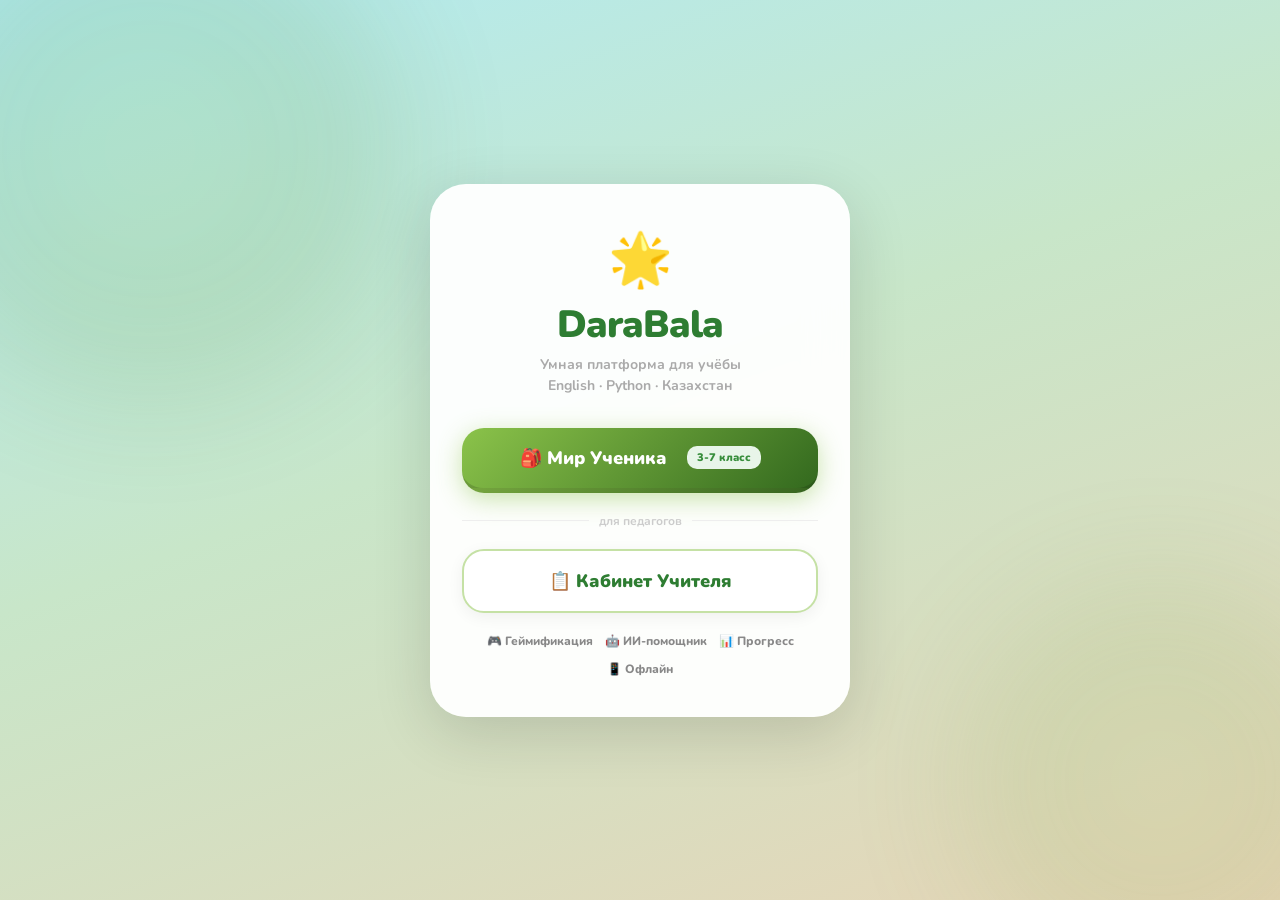
==== commit 461a5f22: "Update index.html" ====
--- a/index.html
+++ b/index.html
@@ -3,2001 +3,65 @@
 <head>
 <meta charset="UTF-8"/>
 <meta name="viewport" content="width=device-width, initial-scale=1.0"/>
+<meta name="theme-color" content="#8bc34a"/>
 <title>DaraBala</title>
-<link href="https://fonts.googleapis.com/css2?family=Nunito:wght@400;600;700;800;900&display=swap" rel="stylesheet"/>
-<script src="https://accounts.google.com/gsi/client" async></script>
+<link rel="manifest" href="manifest.json"/>
+<link rel="apple-touch-icon" href="icons/icon-192.png"/>
+<link href="https://fonts.googleapis.com/css2?family=Nunito:wght@400;700;800;900&display=swap" rel="stylesheet"/>
 <style>
-/* ===================== RESET & BASE ===================== */
-*, *::before, *::after { box-sizing: border-box; margin: 0; padding: 0; }
-html { font-size: 16px; }
-@media (max-width: 380px) { html { font-size: 14px; } }
-
-body {
-  font-family: "Nunito", sans-serif;
-  min-height: 100vh;
-  overflow-x: hidden;
-  background: linear-gradient(160deg, #b2ebf2 0%, #c8e6c9 45%, #e8d5b7 100%);
-  position: relative;
-}
-
-/* ===================== VIEWS ===================== */
-.view { display: none !important; }
-.view.active { display: block !important; }
-#view-login.active, #view-subject.active, #view-onboarding.active {
-  display: flex !important;
-  flex-direction: column;
-  align-items: center;
-  justify-content: center;
-  min-height: 100vh;
-  padding: 20px 16px;
-}
-#view-onboarding.active { justify-content: flex-start; padding-top: 24px; padding-bottom: 40px; }
-#view-dashboard.active { display: block !important; }
-#view-lesson.active { display: flex !important; }
-#view-complete.active { display: flex !important; }
-
-/* ===================== ANIMATED BG ===================== */
-#bg-canvas {
-  position: fixed; inset: 0; z-index: -1;
-  pointer-events: none; overflow: hidden;
-}
-.bg-bubble {
-  position: absolute; border-radius: 50%;
-  opacity: 0.12; filter: blur(50px);
-  animation: bgFloat var(--dur, 18s) ease-in-out infinite alternate;
-}
-@keyframes bgFloat {
-  0%   { transform: translate(0,0) scale(1); }
-  50%  { transform: translate(var(--tx,30px), var(--ty,-40px)) scale(1.08); }
-  100% { transform: translate(var(--tx2,-20px), var(--ty2,30px)) scale(0.95); }
-}
-.bg-leaf {
-  position: fixed; font-size: 28px; opacity: 0.1; pointer-events: none; z-index: 0;
-  animation: leafDrift var(--ld, 20s) ease-in-out infinite alternate;
-}
-@keyframes leafDrift {
-  0%   { transform: translate(0,0) rotate(0deg); }
-  100% { transform: translate(var(--lx,20px), var(--ly,-30px)) rotate(var(--lr,25deg)); }
-}
-
-/* ===================== ANIMATIONS ===================== */
-@keyframes pageIn {
-  from { opacity:0; transform:translateY(24px) scale(0.97); }
-  to   { opacity:1; transform:translateY(0) scale(1); }
-}
-@keyframes popIn {
-  from { opacity:0; transform:scale(0.8) translateY(20px); }
-  to   { opacity:1; transform:scale(1) translateY(0); }
-}
-@keyframes fadeSlide {
-  from { opacity:0; transform:translateY(16px); }
-  to   { opacity:1; transform:translateY(0); }
-}
-@keyframes bounceLoop {
-  0%,100% { transform: translateY(0); }
-  50%     { transform: translateY(-10px); }
-}
-@keyframes mascotBob {
-  0%,100% { transform: translateY(0) rotate(-2deg) scale(1); }
-  25%     { transform: translateY(-8px) rotate(2deg) scale(1.04); }
-  50%     { transform: translateY(-5px) rotate(-1deg) scale(1.02); }
-  75%     { transform: translateY(-10px) rotate(3deg) scale(1.06); }
-}
-@keyframes bubbleFloat {
-  0%,100% { transform: translateX(-50%) translateY(0); }
-  50%     { transform: translateX(-50%) translateY(-5px); }
-}
-@keyframes pulse {
-  0%,100% { transform: scale(1); }
-  50%     { transform: scale(1.08); }
-}
-@keyframes shake {
-  0%,100% { transform: translateX(0); }
-  25%     { transform: translateX(-6px) rotate(-5deg); }
-  75%     { transform: translateX(6px) rotate(5deg); }
-}
-@keyframes topbarIn {
-  from { opacity:0; transform:translateY(-100%); }
-  to   { opacity:1; transform:translateY(0); }
-}
-@keyframes confettiFall {
-  to { transform: translateY(110vh) rotate(720deg); opacity:0; }
-}
-@keyframes completeIn {
-  from { opacity:0; transform:scale(0.8) translateY(20px); }
-  to   { opacity:1; transform:scale(1) translateY(0); }
-}
-
-/* ===================== CARD ===================== */
-.card {
-  background: rgba(255,255,255,0.95);
-  backdrop-filter: blur(16px);
-  -webkit-backdrop-filter: blur(16px);
-  border-radius: 28px;
-  padding: 24px 20px;
-  width: calc(100% - 24px);
-  max-width: 440px;
-  box-shadow: 0 8px 40px rgba(0,0,0,0.14);
-  margin: 0 auto;
-  animation: popIn .5s cubic-bezier(.175,.885,.32,1.275) both;
-  position: relative;
-  z-index: 1;
-}
-
-/* ===================== LOGIN ===================== */
-.login-bg-tint {
-  position: fixed; inset: 0; pointer-events: none; z-index: 0;
-  background: linear-gradient(to bottom, rgba(80,210,200,0.18) 0%, rgba(160,220,140,0.15) 55%, rgba(60,40,30,0.08) 100%);
-}
-.login-card {
-  background: rgba(255,255,255,0.96);
-  backdrop-filter: blur(20px);
-  -webkit-backdrop-filter: blur(20px);
-  border-radius: 32px;
-  padding: 36px 28px 32px;
-  width: calc(100% - 24px);
-  max-width: 420px;
-  box-shadow: 0 12px 48px rgba(0,0,0,0.16);
-  text-align: center;
-  position: relative;
-  z-index: 1;
-  animation: popIn .5s cubic-bezier(.175,.885,.32,1.275) both;
-}
-.login-flag { display:flex; justify-content:center; margin-bottom:16px; }
-.login-title { font-size: 34px; font-weight: 900; color: #2e7d32; margin-bottom: 4px; letter-spacing: -0.5px; }
-.login-sub   { font-size: 14px; color: #999; font-weight: 700; margin-bottom: 24px; line-height:1.5; }
-.login-divider { display:flex; align-items:center; gap:10px; color:#ccc; font-size:13px; font-weight:700; margin:14px 0; }
-.login-divider::before,.login-divider::after { content:''; flex:1; height:1px; background:#eee; }
-.login-user-card {
-  display: flex; align-items: center; gap: 14px;
-  background: #f1f8e9; border-radius: 18px; padding: 14px 16px;
-  margin-bottom: 16px; border: 2px solid #c5e1a5; text-align: left;
-}
-
-/* ===================== GOOGLE BUTTON ===================== */
-.google-btn {
-  display: flex !important; align-items: center !important; justify-content: center !important;
-  gap: 12px !important; width: 100% !important; padding: 15px 20px !important;
-  border-radius: 18px !important; border: 2px solid #e0e0e0 !important;
-  background: #fff !important; cursor: pointer !important;
-  font-family: "Nunito", sans-serif !important; font-size: 16px !important;
-  font-weight: 800 !important; color: #333 !important;
-  box-shadow: 0 2px 8px rgba(0,0,0,.06) !important;
-  transition: all .2s ease !important; margin-bottom: 12px !important;
-}
-.google-btn:hover { border-color: #8bc34a !important; background: #f9fbe7 !important; transform: translateY(-2px) !important; box-shadow: 0 4px 16px rgba(139,195,74,.25) !important; }
-.google-logo { width: 22px; height: 22px; flex-shrink: 0; }
-
-/* ===================== GUEST BUTTON ===================== */
-.guest-btn {
-  width:100%; padding:15px; border-radius:18px; border:2px solid #e8e8e8;
-  background: linear-gradient(135deg,#f1f8e9,#dcedc8); cursor:pointer;
-  font-family:Nunito,sans-serif; font-size:16px; font-weight:800; color:#33691e;
-  display:flex; align-items:center; justify-content:center; gap:8px;
-  transition:all .15s;
-}
-.guest-btn:hover { background: linear-gradient(135deg,#dcedc8,#c5e1a5); transform: translateY(-1px); }
-
-/* ===================== GREEN BUTTON ===================== */
-.btn-green {
-  background: linear-gradient(135deg,#8bc34a,#558b2f);
-  color:#fff; border:none; border-radius:18px; padding:16px 28px;
-  font-family:Nunito,sans-serif; font-size:17px; font-weight:900;
-  cursor:pointer; width:100%; transition:all .2s;
-  box-shadow: 0 4px 16px rgba(139,195,74,.4);
-  border-bottom: 4px solid rgba(0,0,0,0.15);
-}
-.btn-green:hover:not(:disabled) { transform:translateY(-2px); box-shadow:0 6px 24px rgba(139,195,74,.5); }
-.btn-green:active:not(:disabled) { transform:translateY(2px); border-bottom-width:0; }
-.btn-green:disabled { background:#d0d0d0; box-shadow:none; transform:none; cursor:not-allowed; color:#aaa; border-bottom-color: rgba(0,0,0,0.08); }
-
-/* ===================== SUBJECT SELECT ===================== */
-.subject-card {
-  background: rgba(255,255,255,0.96);
-  backdrop-filter: blur(20px);
-  -webkit-backdrop-filter: blur(20px);
-  border-radius: 32px;
-  padding: 36px 28px;
-  width: calc(100% - 24px);
-  max-width: 420px;
-  box-shadow: 0 12px 48px rgba(0,0,0,0.14);
-  text-align: center;
-  position: relative; z-index: 1;
-  animation: popIn .5s cubic-bezier(.175,.885,.32,1.275) both;
-}
-.subject-card h1 { font-size:24px; font-weight:900; color:#2e7d32; margin-bottom:8px; }
-.subject-card p  { font-size:14px; color:#aaa; font-weight:700; margin-bottom:24px; }
-.subject-btn {
-  width:100%; padding:18px 20px; border-radius:20px; border:2.5px solid #e8e8e8;
-  background:#fff; cursor:pointer; font-family:Nunito,sans-serif;
-  display:flex; align-items:center; gap:14px; transition:all .2s; margin-bottom:14px;
-  text-align:left; box-shadow: 0 2px 8px rgba(0,0,0,.04);
-}
-.subject-btn:hover { border-color:#8bc34a; background:#f9fbe7; transform:translateY(-2px); box-shadow:0 6px 20px rgba(139,195,74,.2); }
-.subject-btn-icon { font-size:38px; flex-shrink:0; }
-.subject-btn-info { flex:1; }
-.subject-btn-title { font-size:17px; font-weight:900; color:#2e7d32; }
-.subject-btn-sub   { font-size:12px; font-weight:700; color:#aaa; margin-top:3px; }
-.subject-btn-badge { font-size:11px; font-weight:900; border-radius:10px; padding:4px 10px; flex-shrink:0; }
-.badge-green { background:#e8f5e9; color:#388e3c; }
-.badge-blue  { background:#e3f2fd; color:#1565c0; }
-
-/* ===================== ONBOARDING ===================== */
-.ob-logo {
-  display: flex; flex-direction: column; align-items: center;
-  padding-bottom: 16px; margin-bottom: 16px; border-bottom: 1.5px solid #f0f0f0;
-}
-.ob-logo-title { font-size:22px; font-weight:900; color:#2e7d32; margin-top:6px; text-align:center; }
-.ob-logo-sub   { font-size:13px; color:#bbb; font-weight:700; margin-top:2px; text-align:center; }
-
-/* Mascot */
-.mascot-wrap {
-  position: relative; width: 88px; height: 88px;
-  margin-bottom: 8px; display:flex; align-items:center; justify-content:center;
-}
-.mascot-emoji {
-  font-size: 64px; line-height:1; display:block;
-  animation: mascotBob 3s ease-in-out infinite;
-  filter: drop-shadow(0 4px 12px rgba(0,0,0,0.12));
-  cursor: default; user-select: none;
-}
-.mascot-bubble {
-  position: absolute; top: -32px; left: 50%; transform: translateX(-50%);
-  background: #fff; border: 1.5px solid #c5e1a5; border-radius: 20px;
-  padding: 5px 14px; font-size: 12px; font-weight: 800; color: #558b2f;
-  white-space: nowrap; box-shadow: 0 2px 10px rgba(0,0,0,.1);
-  pointer-events: none; animation: bubbleFloat 2.5s ease-in-out infinite;
-  z-index: 10;
-}
-
-.ob-step { display:none; }
-.ob-step.active { display:block; }
-.ob-title { font-size:22px; font-weight:900; color:#2e7d32; margin-bottom:20px; text-align:center; }
-
-/* ===================== NAME INPUT — REDESIGNED ===================== */
-.name-input-wrap {
-  position: relative; margin-bottom: 20px;
-}
-.name-input-icon {
-  position: absolute; left: 16px; top: 50%; transform: translateY(-50%);
-  font-size: 20px; pointer-events: none; z-index: 2;
-}
-.name-input {
-  width: 100%; padding: 16px 16px 16px 52px;
-  border-radius: 18px; border: 2.5px solid #e0e0e0;
-  font-family: Nunito, sans-serif; font-size: 18px; font-weight: 800;
-  color: #333; background: #fafafa; outline: none;
-  transition: all .2s; box-sizing: border-box;
-  /* Prevent iOS zoom */
-  font-size: 16px;
-}
-.name-input::placeholder { color: #ccc; font-weight: 700; }
-.name-input:focus {
-  border-color: #8bc34a;
-  background: #fff;
-  box-shadow: 0 0 0 4px rgba(139,195,74,.15);
-}
-
-/* ===================== DRUM DATE PICKER ===================== */
-.drum-picker { display:flex; gap:10px; justify-content:center; align-items:flex-start; margin:16px 0; }
-.drum-col { display:flex; flex-direction:column; align-items:center; gap:6px; flex:1; min-width:70px; max-width:110px; }
-.drum-col label { font-size:11px; font-weight:900; color:#aaa; text-transform:uppercase; letter-spacing:0.5px; }
-.drum-scroll {
-  height: 132px; overflow: hidden; position: relative;
-  cursor: grab; border-radius: 16px;
-  border: 2.5px solid #e8f5e9; background: #fff;
-  width: 100%; touch-action: none;
-  box-shadow: 0 2px 8px rgba(0,0,0,.04);
-}
-.drum-scroll:active { cursor: grabbing; }
-.drum-items { position:absolute; top:0; left:0; right:0; user-select:none; }
-.drum-item {
-  height: 44px; display:flex; align-items:center; justify-content:center;
-  font-size: 15px; font-weight: 700; color: #ccc;
-  transition: color .15s, font-size .15s;
-  pointer-events: none;
-}
-.drum-item.selected { color: #2e7d32 !important; font-size: 18px !important; font-weight: 900 !important; }
-.drum-highlight {
-  position: absolute; top: 44px; left: 0; right: 0; height: 44px;
-  background: rgba(139,195,74,.12); border-radius: 10px; pointer-events: none;
-  border-top: 2px solid #8bc34a; border-bottom: 2px solid #8bc34a;
-}
-
-/* ===================== AVATAR GRID ===================== */
-.avatar-grid {
-  display: grid;
-  grid-template-columns: repeat(4, 1fr);
-  gap: 10px;
-  max-height: 260px;
-  overflow-y: auto;
-  padding: 4px 2px;
-  margin-bottom: 20px;
-}
-.avatar-grid::-webkit-scrollbar { width: 4px; }
-.avatar-grid::-webkit-scrollbar-thumb { background: #c5e1a5; border-radius: 2px; }
-
-/* ===================== AVATAR BUTTON — KEY FIX ===================== */
-.avatar-btn {
-  display: flex;
-  flex-direction: column;
-  align-items: center;
-  gap: 4px;
-  padding: 10px 6px;
-  border-radius: 16px;
-  border: 2.5px solid transparent;
-  background: #f8f8f8;
-  cursor: pointer;
-  font-family: Nunito, sans-serif;
-  font-size: 10px;
-  font-weight: 800;
-  color: #888;
-  transition: all .15s cubic-bezier(.175,.885,.32,1.275);
-  /* Remove pointer-events issues */
-  position: relative;
-  overflow: visible;
-  /* Ensure tap target */
-  -webkit-tap-highlight-color: transparent;
-  min-height: 80px;
-}
-.avatar-btn:hover { border-color: #c5e1a5; background: #f1f8e9; transform: scale(1.06); }
-.avatar-btn.sel {
-  border-color: #8bc34a !important;
-  background: #e8f5e9 !important;
-  color: #2e7d32 !important;
-  transform: scale(1.08) !important;
-  box-shadow: 0 4px 12px rgba(139,195,74,.35);
-}
-.av-emoji {
-  font-size: 36px;
-  line-height: 1;
-  display: block;
-  /* Prevent emoji from blocking clicks */
-  pointer-events: none;
-}
-.av-label {
-  font-size: 10px;
-  font-weight: 800;
-  pointer-events: none;
-  text-align: center;
-  line-height: 1.2;
-}
-
-/* ===================== DASHBOARD ===================== */
-.topbar {
-  position: sticky; top: 0; z-index: 50;
-  background: rgba(255,255,255,.94); backdrop-filter: blur(12px);
-  border-bottom: 1.5px solid #e8e8e8; padding: 12px 16px;
-  display: flex; align-items: center; justify-content: space-between;
-  animation: topbarIn .4s ease both;
-}
-.topbar-user { display:flex; align-items:center; gap:10px; }
-.topbar-avatar {
-  width: 40px; height: 40px; background: #e8f5e9; border: 2.5px solid #8bc34a;
-  border-radius: 50%; display:flex; align-items:center; justify-content:center;
-  font-size: 22px; cursor:pointer; transition: transform .2s;
-}
-.topbar-avatar:hover { transform: scale(1.1); }
-.topbar-name { font-weight: 800; color: #444; font-size: 14px; max-width:80px; overflow:hidden; text-overflow:ellipsis; white-space:nowrap; }
-.topbar-stats { display:flex; gap:8px; }
-.stat-pill { display:flex; align-items:center; gap:5px; font-weight:800; font-size:13px; padding:5px 12px; border-radius:20px; border:1.5px solid; }
-.stat-pill.xp { color:#1565c0; background:#e3f2fd; border-color:#bbdefb; }
-.stat-pill.streak { color:#e65100; background:#fff3e0; border-color:#ffcc80; }
-.stat-pill.streak.dead { color:#aaa; background:#f5f5f5; border-color:#e0e0e0; }
-.stat-pill svg { width:18px; height:18px; }
-
-.map-container { max-width:480px; margin:0 auto; padding:24px 18px 100px; display:flex; flex-direction:column; align-items:center; }
-.module-header {
-  width:100%; border-radius:28px; padding:22px 24px; color:#fff;
-  box-shadow:0 6px 24px rgba(0,0,0,.12); border-bottom:5px solid rgba(0,0,0,.12);
-  margin-bottom:24px; position:relative; overflow:hidden;
-}
-.module-header h3 { font-size:20px; font-weight:900; }
-.module-header p  { font-size:14px; font-weight:700; opacity:.9; margin-top:2px; }
-.module-header .mod-icon { position:absolute; right:-14px; bottom:-14px; font-size:80px; opacity:.18; transform:rotate(-12deg); }
-.lessons-col { display:flex; flex-direction:column; align-items:center; gap:18px; width:100%; margin-bottom:32px; }
-.node-wrap { position:relative; }
-.lesson-node {
-  width:82px; height:82px; border-radius:50%; border:none;
-  border-bottom:5px solid rgba(0,0,0,.15);
-  display:flex; align-items:center; justify-content:center;
-  font-family:Nunito,sans-serif; font-size:30px; font-weight:900; color:#fff;
-  cursor:pointer; transition:transform .15s, border-bottom-width .12s;
-  user-select:none; box-shadow:0 4px 14px rgba(0,0,0,.12);
-}
-.lesson-node:hover:not(.locked) { transform:scale(1.1) rotate(-3deg); }
-.lesson-node:active:not(.locked) { border-bottom-width:0; transform:translateY(5px); }
-.lesson-node.locked { background:#ddd; border-bottom-color:#bbb; color:#aaa; cursor:not-allowed; }
-.lesson-node.done   { background:#ffc107; border-bottom-color:#ff9800; }
-.mc-0{background:#4caf50} .mc-1{background:#26a69a} .mc-2{background:#26c6da}
-.mc-3{background:#29b6f6} .mc-4{background:#42a5f5} .mc-5{background:#5c6bc0}
-.mc-6{background:#7e57c2} .mc-7{background:#ab47bc} .mc-8{background:#e040fb}
-
-/* ===================== LESSON VIEW ===================== */
-#view-lesson {
-  position: fixed !important; inset:0; background:#fff;
-  display:none; flex-direction:column; z-index:100; overflow-y:auto;
-}
-#view-lesson.active { display:flex !important; }
-.lesson-topbar {
-  position:sticky; top:0; z-index:50; background:#fff;
-  border-bottom:2px solid #f0f0f0; padding:12px 16px;
-  display:flex; align-items:center; gap:12px; flex-shrink:0; width:100%;
-}
-.close-btn { background:none; border:none; cursor:pointer; color:#aaa; padding:4px; }
-.close-btn svg { width:24px; height:24px; display:block; }
-.progress-bar-wrap { flex:1; height:18px; background:#eee; border-radius:9px; overflow:hidden; }
-.progress-bar-fill {
-  height:100%; background:linear-gradient(90deg,#8bc34a,#558b2f);
-  border-radius:9px; transition:width .6s ease; position:relative;
-}
-.progress-bar-fill::after { content:""; position:absolute; top:3px; left:6px; right:6px; height:5px; background:rgba(255,255,255,.3); border-radius:3px; }
-.lives { display:flex; gap:3px; flex-shrink:0; }
-.heart { font-size:22px; transition:opacity .3s; }
-.heart.lost { opacity:.2; filter:grayscale(1); }
-.lesson-content { flex:1; max-width:640px; width:100%; margin:0 auto; padding:24px 18px 16px; display:flex; flex-direction:column; }
-.mech-label { text-align:center; font-size:12px; font-weight:900; color:#bbb; text-transform:uppercase; letter-spacing:1px; margin-bottom:8px; }
-.lesson-question { font-size:22px; font-weight:900; color:#1a1a1a; text-align:center; margin-bottom:22px; line-height:1.35; }
-
-/* OPTIONS */
-.options-grid { display:grid; grid-template-columns:1fr 1fr; gap:12px; }
-.opt-btn {
-  display:flex; flex-direction:column; align-items:center; justify-content:center;
-  padding:16px 12px; border-radius:22px; border:3px solid #e8e8e8; background:#fff;
-  cursor:pointer; font-family:Nunito,sans-serif; font-size:17px; font-weight:800; color:#444;
-  border-bottom-width:5px; transition:transform .1s, border-color .15s, background .15s;
-  user-select:none;
-}
-.opt-btn:hover:not(:disabled):not(.sel):not(.correct):not(.wrong) { background:#fafafa; border-color:#bbb; }
-.opt-btn:active:not(:disabled) { transform:translateY(4px); border-bottom-width:0; }
-.opt-btn.sel     { border-color:#42a5f5; background:#e3f2fd; color:#1565c0; }
-.opt-btn.correct { border-color:#7cb342; background:#f1f8e9; color:#558b2f; }
-.opt-btn.wrong   { border-color:#ef5350; background:#ffebee; color:#c62828; }
-.opt-btn.dim     { opacity:.35; filter:grayscale(40%); }
-.opt-btn:disabled { cursor:not-allowed; }
-
-/* TRUE/FALSE */
-.tf-wrap { display:flex; gap:14px; justify-content:center; margin-top:8px; }
-.tf-btn { flex:1; max-width:150px; padding:20px; border-radius:22px; border:none; font-family:Nunito,sans-serif; font-size:26px; font-weight:900; cursor:pointer; border-bottom:5px solid; transition:transform .1s, border-bottom-width .1s; user-select:none; }
-.tf-btn.yes { background:#8bc34a; border-bottom-color:#689f38; color:#fff; }
-.tf-btn.no  { background:#ef5350; border-bottom-color:#c62828; color:#fff; }
-.tf-btn:active { transform:translateY(5px); border-bottom-width:0; }
-.tf-btn:disabled { opacity:.5; cursor:not-allowed; }
-.timer-bar-wrap { height:7px; background:#eee; border-radius:4px; margin-bottom:18px; overflow:hidden; }
-.timer-bar { height:100%; background:#ff9800; border-radius:4px; }
-
-/* LISTEN */
-.listen-btn { display:flex; flex-direction:column; align-items:center; justify-content:center; gap:8px; width:110px; height:110px; border-radius:50%; border:none; background:linear-gradient(135deg,#8bc34a,#558b2f); color:#fff; font-size:42px; cursor:pointer; margin:0 auto 22px; box-shadow:0 8px 24px rgba(139,195,74,.4); border-bottom:5px solid #33691e; transition:transform .1s; }
-.listen-btn:active { transform:translateY(5px); border-bottom-width:0; }
-.listen-btn.playing { animation:pulse .6s ease-in-out infinite; }
-
-/* SENTENCE */
-.sentence-target { min-height:56px; background:#f9f9f9; border:2px dashed #c5e1a5; border-radius:18px; padding:10px 14px; margin-bottom:14px; display:flex; flex-wrap:wrap; gap:8px; align-items:center; }
-.word-chip { padding:8px 14px; border-radius:14px; font-family:Nunito,sans-serif; font-size:15px; font-weight:800; cursor:pointer; border:2px solid; transition:transform .1s; user-select:none; }
-.word-chip.in-sentence { background:#e3f2fd; border-color:#42a5f5; color:#1565c0; }
-.word-chip.in-bank     { background:#fff; border-color:#e0e0e0; color:#444; }
-.word-chip:hover { transform:scale(1.05); }
-.word-bank { display:flex; flex-wrap:wrap; gap:8px; padding:14px; background:#fff; border-radius:18px; border:2px solid #e8e8e8; }
-
-/* FILL GAP */
-.gap-word-display { font-size:32px; font-weight:900; text-align:center; letter-spacing:4px; margin-bottom:22px; color:#222; }
-.gap-word-display .gap { display:inline-block; width:36px; height:38px; border-bottom:4px solid #8bc34a; text-align:center; color:#8bc34a; }
-.letter-choices { display:flex; gap:10px; justify-content:center; flex-wrap:wrap; }
-.letter-btn { width:58px; height:58px; border-radius:16px; border:3px solid #e0e0e0; background:#fff; font-family:Nunito,sans-serif; font-size:24px; font-weight:900; cursor:pointer; border-bottom-width:5px; transition:transform .1s, border-color .15s; user-select:none; }
-.letter-btn:hover:not(:disabled) { border-color:#8bc34a; background:#f1f8e9; }
-.letter-btn:active:not(:disabled) { transform:translateY(4px); border-bottom-width:0; }
-.letter-btn.correct { border-color:#7cb342; background:#f1f8e9; color:#558b2f; }
-.letter-btn.wrong   { border-color:#ef5350; background:#ffebee; color:#c62828; }
-.letter-btn:disabled { cursor:not-allowed; }
-
-/* MATCH */
-.match-wrap { display:flex; gap:14px; }
-.match-col  { flex:1; display:flex; flex-direction:column; gap:10px; }
-.match-item { padding:12px 10px; border-radius:16px; border:2.5px solid #e0e0e0; background:#fff; font-family:Nunito,sans-serif; font-size:14px; font-weight:800; text-align:center; cursor:pointer; transition:border-color .15s, background .15s, transform .1s; user-select:none; min-height:52px; display:flex; align-items:center; justify-content:center; }
-.match-item:hover:not(.matched):not(.selected) { border-color:#c5e1a5; }
-.match-item.selected  { border-color:#42a5f5; background:#e3f2fd; color:#1565c0; transform:scale(1.03); }
-.match-item.matched   { border-color:#7cb342; background:#f1f8e9; color:#558b2f; }
-.match-item.wrong-flash { border-color:#ef5350; background:#ffebee; animation:shake .4s ease; }
-
-/* VOICE */
-.mic-area { display:flex; flex-direction:column; align-items:center; gap:14px; }
-.word-to-say { font-size:40px; font-weight:900; color:#2e7d32; text-align:center; }
-.word-translation { font-size:15px; color:#aaa; font-weight:700; }
-.mic-btn { width:96px; height:96px; border-radius:50%; border:none; background:linear-gradient(135deg,#ef5350,#c62828); color:#fff; font-size:42px; cursor:pointer; box-shadow:0 8px 24px rgba(239,83,80,.4); border-bottom:5px solid #b71c1c; transition:transform .1s; display:flex; align-items:center; justify-content:center; }
-.mic-btn.listening { background:linear-gradient(135deg,#ff9800,#e65100); animation:pulse .8s ease-in-out infinite; }
-.mic-result { font-size:16px; font-weight:800; color:#aaa; min-height:26px; text-align:center; }
-.mic-result.ok   { color:#558b2f; }
-.mic-result.fail { color:#c62828; }
-
-/* LESSON FOOTER */
-.lesson-footer {
-  padding:14px 18px; border-top:2px solid; transition:background .25s, border-color .25s;
-  position:sticky; bottom:0; background:#fff; flex-shrink:0; width:100%;
-}
-.lesson-footer.neutral { background:#fff; border-color:#f0f0f0; }
-.lesson-footer.good    { background:#f1f8e9; border-color:#aed581; }
-.lesson-footer.bad     { background:#ffebee; border-color:#ef9a9a; }
-.footer-inner { max-width:640px; margin:0 auto; display:flex; align-items:center; justify-content:space-between; gap:14px; }
-.feedback-text { flex:1; }
-.feedback-text .fb-main { display:flex; align-items:center; gap:8px; font-size:18px; font-weight:900; }
-.feedback-text .fb-main.good { color:#558b2f; }
-.feedback-text .fb-main.bad  { color:#c62828; }
-.feedback-text .fb-sub { font-size:12px; font-weight:700; color:#aaa; margin-bottom:2px; }
-.check-icon { font-size:26px; animation:bounceLoop 1.5s ease-in-out infinite; }
-.btn-check { flex-shrink:0; font-family:Nunito,sans-serif; font-size:17px; font-weight:900; color:#fff; border:none; border-radius:16px; padding:14px 26px; cursor:pointer; border-bottom:4px solid; transition:transform .1s, border-bottom-width .1s, background .15s; user-select:none; }
-.btn-check.green { background:#8bc34a; border-bottom-color:#689f38; }
-.btn-check.green:hover:not(:disabled) { background:#7cb342; }
-.btn-check.red   { background:#ef5350; border-bottom-color:#c62828; }
-.btn-check:active:not(:disabled) { border-bottom-width:0; transform:translateY(4px); }
-.btn-check:disabled { background:#d9d9d9; border-bottom-color:#bbb; cursor:not-allowed; opacity:.7; }
-
-/* ===================== COMPLETE ===================== */
-#view-complete {
-  position:fixed !important; inset:0; display:none; flex-direction:column;
-  align-items:center; justify-content:center; padding:24px;
-  background:linear-gradient(135deg,#f1f8e9,#e8f5e9); z-index:100; overflow-y:auto;
-}
-#view-complete.active { display:flex !important; }
-.complete-card { background:#fff; border-radius:32px; padding:40px 32px; width:100%; max-width:420px; text-align:center; box-shadow:0 8px 40px rgba(0,0,0,.12); animation:completeIn .5s cubic-bezier(.175,.885,.32,1.275) .1s both; }
-.complete-emoji { font-size:76px; margin-bottom:14px; animation:bounceLoop 2s ease-in-out infinite; }
-.complete-title { font-size:30px; font-weight:900; color:#2e7d32; margin-bottom:8px; }
-.complete-sub   { font-size:15px; color:#aaa; font-weight:700; margin-bottom:26px; }
-.complete-stats { display:flex; gap:12px; justify-content:center; margin-bottom:26px; }
-.complete-stat  { background:#f1f8e9; border-radius:18px; padding:14px 18px; font-weight:900; }
-.complete-stat .val { font-size:26px; color:#2e7d32; }
-.complete-stat .lbl { font-size:11px; color:#aaa; margin-top:2px; }
-
-/* ===================== CHAT WIDGET ===================== */
-#chat-widget { position:fixed; bottom:22px; right:22px; z-index:1000; }
-#chat-toggle { width:60px; height:60px; border-radius:50%; border:none; background:linear-gradient(135deg,#8bc34a,#558b2f); box-shadow:0 6px 20px rgba(139,195,74,.5); cursor:pointer; font-size:28px; display:flex; align-items:center; justify-content:center; border-bottom:4px solid #33691e; transition:transform .2s; }
-#chat-toggle:hover { transform:scale(1.1); }
-#chat-dot { position:absolute; top:2px; right:2px; width:14px; height:14px; background:#ff5722; border-radius:50%; border:2px solid #fff; display:none; }
-#chat-dot.show { display:block; animation:bounceLoop 1s ease-in-out infinite; }
-#chat-box { position:absolute; bottom:74px; right:0; width:310px; background:#fff; border-radius:24px; box-shadow:0 12px 48px rgba(0,0,0,.18); border:2px solid #e8f5e9; display:none; flex-direction:column; overflow:hidden; max-height:460px; }
-#chat-box.open { display:flex; }
-.chat-header { background:linear-gradient(135deg,#8bc34a,#558b2f); padding:14px 16px; display:flex; align-items:center; gap:10px; }
-.chat-header-avatar { font-size:26px; }
-.chat-header-name   { font-size:15px; font-weight:900; color:#fff; }
-.chat-header-status { font-size:11px; color:rgba(255,255,255,.8); font-weight:600; }
-.chat-messages { flex:1; overflow-y:auto; padding:14px 12px; display:flex; flex-direction:column; gap:10px; min-height:180px; max-height:260px; }
-.chat-messages::-webkit-scrollbar { width:3px; }
-.chat-messages::-webkit-scrollbar-thumb { background:#c5e1a5; border-radius:2px; }
-.msg { display:flex; gap:8px; animation:fadeSlide .25s ease both; }
-.msg.user { flex-direction:row-reverse; }
-.msg-bubble { padding:9px 13px; border-radius:18px; font-size:13px; font-weight:700; line-height:1.4; max-width:200px; word-break:break-word; }
-.msg.bot  .msg-bubble { background:#f1f8e9; color:#2e7d32; border-bottom-left-radius:4px; }
-.msg.user .msg-bubble { background:#8bc34a; color:#fff; border-bottom-right-radius:4px; }
-.msg-av { font-size:20px; flex-shrink:0; align-self:flex-end; }
-.typing-indicator { display:flex; gap:4px; padding:10px 14px; background:#f1f8e9; border-radius:18px; border-bottom-left-radius:4px; width:fit-content; }
-.typing-indicator span { width:6px; height:6px; background:#8bc34a; border-radius:50%; animation:bounceLoop .8s ease-in-out infinite; }
-.typing-indicator span:nth-child(2) { animation-delay:.15s; }
-.typing-indicator span:nth-child(3) { animation-delay:.3s; }
-.chat-input-wrap { padding:10px 12px; border-top:1.5px solid #f0f0f0; display:flex; gap:8px; }
-.chat-input { flex:1; font-family:Nunito,sans-serif; font-size:14px; font-weight:700; border:2px solid #e0e0e0; border-radius:14px; padding:9px 12px; outline:none; color:#333; transition:border-color .2s; }
-.chat-input:focus { border-color:#8bc34a; }
-.chat-send { width:38px; height:38px; border-radius:12px; border:none; background:#8bc34a; color:#fff; cursor:pointer; font-size:16px; display:flex; align-items:center; justify-content:center; transition:background .15s; flex-shrink:0; }
-.chat-send:hover { background:#7cb342; }
-.chat-send:disabled { background:#d0d0d0; cursor:not-allowed; }
-
-/* ===================== WELCOME OVERLAY ===================== */
-#welcome-overlay { position:fixed; inset:0; z-index:5000; display:flex; align-items:center; justify-content:center; background:rgba(0,0,0,0); pointer-events:none; transition:background .3s; }
-#welcome-overlay.show { pointer-events:all; background:rgba(0,0,0,.5); }
-.welcome-card { background:#fff; border-radius:32px; padding:40px 32px; text-align:center; width:88%; max-width:360px; box-shadow:0 16px 56px rgba(0,0,0,.2); transform:scale(0.8) translateY(40px); opacity:0; transition:transform .6s cubic-bezier(.175,.885,.32,1.275),opacity .4s ease; }
-#welcome-overlay.show .welcome-card { transform:scale(1) translateY(0); opacity:1; }
-.welcome-avatar { font-size:68px; margin-bottom:12px; animation:bounceLoop 1.5s ease-in-out infinite; }
-.welcome-name { font-size:26px; font-weight:900; color:#2e7d32; margin-bottom:6px; }
-.welcome-sub  { font-size:14px; color:#aaa; font-weight:700; margin-bottom:22px; }
-
-/* ===================== PROFILE PANEL ===================== */
-#profile-panel { position:fixed; top:0; right:0; bottom:0; width:290px; background:#fff; z-index:3000; transform:translateX(100%); transition:transform .3s cubic-bezier(.4,0,.2,1); box-shadow:-8px 0 32px rgba(0,0,0,.15); display:flex; flex-direction:column; }
-#profile-panel.open { transform:translateX(0); }
-#profile-backdrop { position:fixed; inset:0; z-index:2999; background:rgba(0,0,0,.4); opacity:0; pointer-events:none; transition:opacity .3s; }
-#profile-backdrop.show { opacity:1; pointer-events:all; }
-.profile-header { background:linear-gradient(135deg,#8bc34a,#2e7d32); padding:32px 20px 24px; display:flex; flex-direction:column; align-items:center; gap:8px; }
-.profile-pic { width:70px; height:70px; border-radius:50%; background:rgba(255,255,255,.2); display:flex; align-items:center; justify-content:center; font-size:38px; border:3px solid rgba(255,255,255,.4); margin-bottom:4px; }
-.profile-pic img { width:70px; height:70px; border-radius:50%; object-fit:cover; }
-.profile-uname { font-size:19px; font-weight:900; color:#fff; }
-.profile-email { font-size:11px; color:rgba(255,255,255,.8); font-weight:700; }
-.profile-stats { display:flex; gap:10px; margin-top:8px; }
-.profile-stat { background:rgba(255,255,255,.18); border-radius:12px; padding:7px 12px; text-align:center; color:#fff; }
-.profile-stat .sv { font-size:18px; font-weight:900; }
-.profile-stat .sl { font-size:10px; font-weight:700; opacity:.8; }
-.profile-body { flex:1; overflow-y:auto; padding:14px; }
-.profile-section-title { font-size:10px; font-weight:900; color:#bbb; text-transform:uppercase; letter-spacing:1px; margin:14px 0 8px; }
-.profile-row { display:flex; align-items:center; gap:12px; padding:11px 14px; border-radius:14px; cursor:pointer; transition:background .15s; font-family:Nunito,sans-serif; font-size:14px; font-weight:800; color:#333; }
-.profile-row:hover { background:#f5f5f5; }
-.profile-row-icon { width:34px; height:34px; border-radius:10px; display:flex; align-items:center; justify-content:center; font-size:16px; flex-shrink:0; }
-.profile-row-icon.green { background:#e8f5e9; }
-.profile-row-icon.red   { background:#ffebee; }
-.lang-options { display:flex; gap:8px; padding:6px 14px 14px; }
-.lang-btn { flex:1; padding:10px; border-radius:14px; border:2.5px solid #e0e0e0; background:#fff; font-family:Nunito,sans-serif; font-size:14px; font-weight:900; cursor:pointer; transition:all .15s; }
-.lang-btn.active { border-color:#8bc34a; background:#f1f8e9; color:#2e7d32; }
-
-/* AVATAR CHANGE MODAL */
-#avatar-change-modal { position:fixed; inset:0; z-index:4000; display:none; align-items:center; justify-content:center; background:rgba(0,0,0,.5); padding:20px; }
-#avatar-change-modal.open { display:flex; }
-.avatar-modal-card { background:#fff; border-radius:28px; padding:24px; width:100%; max-width:440px; max-height:80vh; display:flex; flex-direction:column; }
-.avatar-modal-card h3 { font-size:20px; font-weight:900; text-align:center; margin-bottom:14px; }
-.avatar-modal-grid { display:grid; grid-template-columns:repeat(4,1fr); gap:8px; overflow-y:auto; }
-
-/* SUBJECT OVERLAY */
-#subject-overlay { display:none; position:fixed; inset:0; z-index:200; background:rgba(0,0,0,.45); align-items:center; justify-content:center; padding:24px; }
-
-/* ===================== STORY CARD ===================== */
-#dashboard-story {
-  display:none; max-width:480px; width:calc(100% - 32px); margin:16px auto 0;
-  background:#f9fbe7; border-radius:20px; padding:14px 18px;
-  border:1.5px solid #c5e1a5; animation:fadeSlide .4s ease both;
-}
-
-/* ===================== CONFETTI ===================== */
-.confetti-piece { position:fixed; width:10px; height:10px; pointer-events:none; z-index:9999; border-radius:2px; }
-
-/* ===================== RESPONSIVE ===================== */
-@media (max-width:380px) {
-  .avatar-grid { grid-template-columns:repeat(3,1fr); }
-  .options-grid { grid-template-columns:1fr; }
-  .complete-card { padding:28px 18px; }
-}
+*,*::before,*::after{box-sizing:border-box;margin:0;padding:0}
+body{font-family:"Nunito",sans-serif;min-height:100vh;background:linear-gradient(160deg,#b2ebf2 0%,#c8e6c9 45%,#e8d5b7 100%);display:flex;flex-direction:column;align-items:center;justify-content:center;padding:20px;position:relative;overflow:hidden}
+.bg-blob{position:fixed;border-radius:50%;filter:blur(60px);opacity:.15;pointer-events:none;animation:bFloat 18s ease-in-out infinite alternate}
+@keyframes bFloat{0%{transform:translate(0,0)}100%{transform:translate(var(--tx,30px),var(--ty,-40px))}}
+@keyframes popIn{from{opacity:0;transform:scale(.85) translateY(20px)}to{opacity:1;transform:scale(1) translateY(0)}}
+@keyframes bob{0%,100%{transform:translateY(0)}50%{transform:translateY(-8px)}}
+.hero{background:rgba(255,255,255,.95);backdrop-filter:blur(20px);border-radius:36px;padding:40px 32px;width:100%;max-width:420px;text-align:center;box-shadow:0 16px 60px rgba(0,0,0,.14);animation:popIn .6s cubic-bezier(.175,.885,.32,1.275) both;z-index:1;position:relative}
+.logo{font-size:52px;animation:bob 2.5s ease-in-out infinite;display:block;margin-bottom:4px}
+.title{font-size:38px;font-weight:900;color:#2e7d32;letter-spacing:-1px;margin-bottom:4px}
+.sub{font-size:14px;color:#aaa;font-weight:700;margin-bottom:32px;line-height:1.5}
+.divider{font-size:12px;color:#ccc;font-weight:700;margin:20px 0;display:flex;align-items:center;gap:10px}
+.divider::before,.divider::after{content:'';flex:1;height:1px;background:#eee}
+.btn{width:100%;padding:18px;border-radius:22px;border:none;font-family:"Nunito",sans-serif;font-size:18px;font-weight:900;cursor:pointer;transition:all .2s;margin-bottom:14px;display:flex;align-items:center;justify-content:center;gap:12px;text-decoration:none}
+.btn-student{background:linear-gradient(135deg,#8bc34a,#33691e);color:#fff;box-shadow:0 6px 24px rgba(139,195,74,.45);border-bottom:5px solid rgba(0,0,0,.15)}
+.btn-student:hover{transform:translateY(-3px);box-shadow:0 10px 32px rgba(139,195,74,.55)}
+.btn-teacher{background:#fff;color:#2e7d32;border:2.5px solid #c5e1a5;box-shadow:0 4px 16px rgba(0,0,0,.06)}
+.btn-teacher:hover{background:#f1f8e9;border-color:#8bc34a;transform:translateY(-2px)}
+.badge{display:inline-block;font-size:11px;font-weight:900;border-radius:10px;padding:4px 10px;background:#e8f5e9;color:#388e3c;margin-left:8px;vertical-align:middle}
+.features{display:flex;gap:12px;justify-content:center;margin-top:20px;flex-wrap:wrap}
+.feat{font-size:12px;font-weight:800;color:#888;display:flex;align-items:center;gap:5px}
 </style>
 </head>
 <body>
+<div class="bg-blob" style="width:500px;height:500px;top:-100px;left:-100px;background:radial-gradient(circle,#8bc34a,#33691e);--tx:40px;--ty:-30px"></div>
+<div class="bg-blob" style="width:400px;height:400px;bottom:-80px;right:-80px;background:radial-gradient(circle,#aed581,#558b2f);--tx:-50px;--ty:40px;animation-duration:14s"></div>
 
-<!-- ANIMATED BACKGROUND -->
-<div id="bg-canvas">
-  <div class="bg-bubble" style="width:500px;height:500px;top:-80px;left:-120px;background:radial-gradient(circle,#8bc34a,#33691e);--dur:20s;--tx:40px;--ty:-50px;--tx2:-30px;--ty2:30px"></div>
-  <div class="bg-bubble" style="width:360px;height:360px;top:30%;right:-80px;background:radial-gradient(circle,#aed581,#558b2f);--dur:16s;--tx:-50px;--ty:40px;--tx2:20px;--ty2:-60px"></div>
-  <div class="bg-bubble" style="width:280px;height:280px;bottom:-60px;left:20%;background:radial-gradient(circle,#c5e1a5,#7cb342);--dur:22s;--tx:30px;--ty:-30px;--tx2:-40px;--ty2:20px"></div>
-</div>
-<div class="bg-leaf" style="top:8%;left:3%;--ld:17s;--lx:25px;--ly:-35px;--lr:30deg">🍃</div>
-<div class="bg-leaf" style="top:20%;right:4%;--ld:21s;--lx:-20px;--ly:25px;--lr:-20deg">🌿</div>
-<div class="bg-leaf" style="bottom:15%;right:3%;--ld:19s;--lx:-30px;--ly:15px;--lr:-35deg">🌱</div>
+<div class="hero">
+  <span class="logo">🌟</span>
+  <div class="title">DaraBala</div>
+  <div class="sub">Умная платформа для учёбы<br>English · Python · Казахстан</div>
 
-<!-- ===================== LOGIN ===================== -->
-<div id="view-login" class="view active">
-  <div class="login-bg-tint"></div>
-  <div class="login-card">
-    <div class="login-flag">
-      <svg viewBox="0 0 80 80" width="76" height="76">
-        <defs><linearGradient id="logoGrad" x1="0%" y1="0%" x2="100%" y2="100%"><stop offset="0%" style="stop-color:#8bc34a"/><stop offset="100%" style="stop-color:#2e7d32"/></linearGradient></defs>
-        <circle cx="40" cy="40" r="38" fill="url(#logoGrad)"/>
-        <text x="40" y="52" text-anchor="middle" font-size="36" font-family="Nunito,Arial,sans-serif" font-weight="900" fill="white">D</text>
-      </svg>
-    </div>
-    <div class="login-title">DaraBala</div>
-    <div class="login-sub">Умная платформа для учёбы.<br>Войди чтобы сохранить прогресс!</div>
+  <a href="student/" class="btn btn-student">
+    🎒 Мир Ученика
+    <span class="badge">3-7 класс</span>
+  </a>
 
-    <div id="login-returning-user" style="display:none">
-      <div class="login-user-card" id="login-user-preview"></div>
-      <button class="btn-green" onclick="continueAsUser()" style="margin-bottom:12px">
-        Продолжить как <span id="continue-name"></span>
-      </button>
-      <div class="login-divider">или</div>
-    </div>
+  <div class="divider">для педагогов</div>
 
-    <button class="google-btn" onclick="signInWithGoogle()">
-      <svg class="google-logo" viewBox="0 0 24 24">
-        <path fill="#4285F4" d="M22.56 12.25c0-.78-.07-1.53-.2-2.25H12v4.26h5.92c-.26 1.37-1.04 2.53-2.21 3.31v2.77h3.57c2.08-1.92 3.28-4.74 3.28-8.09z"/>
-        <path fill="#34A853" d="M12 23c2.97 0 5.46-.98 7.28-2.66l-3.57-2.77c-.98.66-2.23 1.06-3.71 1.06-2.86 0-5.29-1.93-6.16-4.53H2.18v2.84C3.99 20.53 7.7 23 12 23z"/>
-        <path fill="#FBBC05" d="M5.84 14.09c-.22-.66-.35-1.36-.35-2.09s.13-1.43.35-2.09V7.07H2.18C1.43 8.55 1 10.22 1 12s.43 3.45 1.18 4.93l3.66-2.84z"/>
-        <path fill="#EA4335" d="M12 5.38c1.62 0 3.06.56 4.21 1.64l3.15-3.15C17.45 2.09 14.97 1 12 1 7.7 1 3.99 3.47 2.18 7.07l3.66 2.84c.87-2.6 3.3-4.53 6.16-4.53z"/>
-      </svg>
-      Войти через Google
-    </button>
+  <a href="teacher/" class="btn btn-teacher">
+    📋 Кабинет Учителя
+  </a>
 
-    <div class="login-divider">или</div>
-    <button class="guest-btn" onclick="signInAsGuest()">👤 Войти как гость</button>
-    <div style="font-size:11px;color:#ccc;font-weight:700;margin-top:16px;line-height:1.5;text-align:center">
-      Прогресс гостя сохраняется только в этом браузере
-    </div>
-  </div>
-</div>
-
-<!-- ===================== SUBJECT SELECT ===================== -->
-<div id="view-subject" class="view">
-  <div class="subject-card">
-    <h1>Выбери предмет</h1>
-    <p>Что будем учить сегодня?</p>
-    <button class="subject-btn" onclick="selectSubject('english')">
-      <div class="subject-btn-icon">
-        <svg viewBox="0 0 60 40" width="44" height="30" style="border-radius:5px">
-          <rect width="60" height="40" fill="#012169"/>
-          <path d="M0,0 L60,40 M60,0 L0,40" stroke="#fff" stroke-width="8"/>
-          <path d="M0,0 L60,40 M60,0 L0,40" stroke="#C8102E" stroke-width="4"/>
-          <path d="M30,0 V40 M0,20 H60" stroke="#fff" stroke-width="12"/>
-          <path d="M30,0 V40 M0,20 H60" stroke="#C8102E" stroke-width="7"/>
-        </svg>
-      </div>
-      <div class="subject-btn-info">
-        <div class="subject-btn-title">Английский язык</div>
-        <div class="subject-btn-sub">3–4 класс · 9 модулей · 60+ уроков</div>
-      </div>
-      <span class="subject-btn-badge badge-green">3-4 класс</span>
-    </button>
-    <button class="subject-btn" onclick="selectSubject('cs')">
-      <div class="subject-btn-icon">🐍</div>
-      <div class="subject-btn-info">
-        <div class="subject-btn-title">Информатика · Python</div>
-        <div class="subject-btn-sub">7 класс · §18–34 · Программирование</div>
-      </div>
-      <span class="subject-btn-badge badge-blue">7 класс</span>
-    </button>
-  </div>
-</div>
-
-<!-- ===================== ONBOARDING ===================== -->
-<div id="view-onboarding" class="view">
-  <div class="card">
-    <!-- Logo / Mascot header -->
-    <div class="ob-logo">
-      <div class="mascot-wrap">
-        <div class="mascot-bubble" id="mascot-bubble">Привет! 👋</div>
-        <span class="mascot-emoji" id="mascot-emoji">🦊</span>
-      </div>
-      <div class="ob-logo-title" id="ob-logo-title">DaraBala</div>
-      <div class="ob-logo-sub"   id="ob-logo-sub">Давай учиться вместе!</div>
-    </div>
-
-    <!-- STEP 1: Name -->
-    <div id="ob-step1" class="ob-step active">
-      <div class="ob-title">Как тебя зовут?</div>
-      <div class="name-input-wrap">
-        <span class="name-input-icon">✏️</span>
-        <input
-          type="text"
-          id="input-name"
-          class="name-input"
-          placeholder="Введи своё имя"
-          autocomplete="off"
-          autocorrect="off"
-          spellcheck="false"
-          oninput="checkStep1()"
-        />
-      </div>
-      <button class="btn-green" id="btn-step1" disabled onclick="goStep(2)">Дальше →</button>
-    </div>
-
-    <!-- STEP 2: Birthday -->
-    <div id="ob-step2" class="ob-step">
-      <div class="ob-title">День рождения 🎂</div>
-      <div class="drum-picker">
-        <div class="drum-col">
-          <label>День</label>
-          <div class="drum-scroll" id="drum-day">
-            <div class="drum-highlight"></div>
-            <div class="drum-items" id="drum-day-list"></div>
-          </div>
-        </div>
-        <div class="drum-col">
-          <label>Месяц</label>
-          <div class="drum-scroll" id="drum-month">
-            <div class="drum-highlight"></div>
-            <div class="drum-items" id="drum-month-list"></div>
-          </div>
-        </div>
-        <div class="drum-col">
-          <label>Год</label>
-          <div class="drum-scroll" id="drum-year">
-            <div class="drum-highlight"></div>
-            <div class="drum-items" id="drum-year-list"></div>
-          </div>
-        </div>
-      </div>
-      <div style="text-align:center;font-size:14px;font-weight:800;color:#8bc34a;margin-bottom:18px" id="dob-display">Выбери дату</div>
-      <button class="btn-green" onclick="goStep(3)">Дальше →</button>
-    </div>
-
-    <!-- STEP 3: Avatar — FIXED -->
-    <div id="ob-step3" class="ob-step">
-      <div class="ob-title">Выбери своего героя 🦸</div>
-      <div class="avatar-grid" id="avatar-grid"></div>
-      <button class="btn-green" id="btn-step3" disabled onclick="finishOnboarding()">Начать учиться! 🚀</button>
-    </div>
-  </div>
-</div>
-
-<!-- ===================== DASHBOARD ===================== -->
-<div id="view-dashboard" class="view">
-  <div class="topbar">
-    <div class="topbar-user">
-      <div class="topbar-avatar" id="tb-avatar" onclick="openProfile()" title="Профиль">🐻</div>
-      <span class="topbar-name" id="tb-name"></span>
-    </div>
-    <div class="topbar-stats">
-      <div class="stat-pill xp">
-        <svg viewBox="0 0 24 24" fill="currentColor"><path d="M12 2l3.09 6.26L22 9.27l-5 4.87 1.18 6.88L12 17.77l-6.18 3.25L7 14.14 2 9.27l6.91-1.01L12 2z"/></svg>
-        <span id="xp-val">0 XP</span>
-      </div>
-      <div class="stat-pill streak dead" id="stat-streak">
-        <svg viewBox="0 0 24 24" fill="none" stroke="currentColor" stroke-width="2.5" id="flame-icon"><path d="M12 2c0 0-5 5-5 11a5 5 0 0 0 10 0C17 7 12 2 12 2z"/></svg>
-        <span id="streak-val">0</span>
-      </div>
-    </div>
-    <button id="subject-switcher-btn" onclick="switchSubjectPrompt()"
-      style="font-family:Nunito,sans-serif;font-size:12px;font-weight:900;padding:7px 12px;border-radius:14px;border:2px solid #e0e0e0;background:#fff;cursor:pointer;display:flex;align-items:center;gap:6px;color:#555;transition:all .15s;white-space:nowrap">
-      <span id="subject-switcher-icon">🇬🇧</span>
-      <span id="subject-switcher-label">Английский</span>
-    </button>
-  </div>
-
-  <!-- Subject overlay -->
-  <div id="subject-overlay" style="display:none;position:fixed;inset:0;z-index:200;background:rgba(0,0,0,.45);align-items:center;justify-content:center;padding:24px">
-    <div style="background:#fff;border-radius:28px;padding:32px 24px;width:100%;max-width:380px;box-shadow:0 12px 48px rgba(0,0,0,.2)">
-      <h2 style="font-size:22px;font-weight:900;text-align:center;margin-bottom:20px;color:#222">Сменить предмет</h2>
-      <div style="display:flex;flex-direction:column;gap:12px">
-        <button class="subject-btn" onclick="changeSubject('english')" style="border-color:#8bc34a;background:#f1f8e9">
-          <span style="font-size:36px">🇬🇧</span>
-          <div><div style="font-size:17px;font-weight:900;color:#222">Английский язык</div><div style="font-size:12px;font-weight:700;color:#aaa">3–4 класс · 9 модулей</div></div>
-        </button>
-        <button class="subject-btn" onclick="changeSubject('cs')" style="border-color:#42a5f5;background:#e3f2fd">
-          <span style="font-size:36px">🐍</span>
-          <div><div style="font-size:17px;font-weight:900;color:#222">Информатика · Python</div><div style="font-size:12px;font-weight:700;color:#aaa">7 класс · §18–34</div></div>
-        </button>
-        <button onclick="document.getElementById('subject-overlay').style.display='none'" style="padding:12px;border-radius:16px;border:2px solid #e0e0e0;background:#f9f9f9;font-family:Nunito,sans-serif;font-size:15px;font-weight:800;cursor:pointer;color:#aaa">Отмена</button>
-      </div>
-    </div>
-  </div>
-
-  <div id="dashboard-story"></div>
-  <div class="map-container" id="map-container"></div>
-</div>
-
-<!-- ===================== LESSON ===================== -->
-<div id="view-lesson" class="view">
-  <div class="lesson-topbar">
-    <button class="close-btn" onclick="exitLesson()">
-      <svg fill="none" stroke="currentColor" viewBox="0 0 24 24"><path stroke-linecap="round" stroke-linejoin="round" stroke-width="2" d="M6 18L18 6M6 6l12 12"/></svg>
-    </button>
-    <div class="progress-bar-wrap"><div class="progress-bar-fill" id="lesson-progress-fill" style="width:0%"></div></div>
-    <div class="lives" id="lives-display"></div>
-  </div>
-  <div class="lesson-content" id="lesson-content"></div>
-  <div class="lesson-footer neutral" id="lesson-footer">
-    <div class="footer-inner">
-      <div class="feedback-text" id="feedback-area"></div>
-      <button class="btn-check green" id="btn-check" disabled onclick="handleCheck()">Проверить</button>
-    </div>
-  </div>
-</div>
-
-<!-- ===================== COMPLETE ===================== -->
-<div id="view-complete" class="view">
-  <div class="complete-card">
-    <div class="complete-emoji" id="comp-emoji">🏆</div>
-    <div class="complete-title" id="comp-title">Урок пройден!</div>
-    <div class="complete-sub"   id="comp-sub">Отличная работа!</div>
-    <div class="complete-stats">
-      <div class="complete-stat"><div class="val" id="comp-xp">+10</div><div class="lbl">XP</div></div>
-      <div class="complete-stat"><div class="val" id="comp-score">5/5</div><div class="lbl">Правильно</div></div>
-      <div class="complete-stat"><div class="val" id="comp-streak">🔥1</div><div class="lbl">Дней</div></div>
-    </div>
-    <button class="btn-green" onclick="showDashboard()">На карту уроков</button>
-  </div>
-</div>
-
-<!-- ===================== CHAT WIDGET ===================== -->
-<div id="chat-widget" style="display:none">
-  <div id="chat-box">
-    <div class="chat-header">
-      <div class="chat-header-avatar" id="chat-av">🦊</div>
-      <div>
-        <div class="chat-header-name" id="chat-name">Лисичка</div>
-        <div class="chat-header-status">Учитель английского 🌟</div>
-      </div>
-    </div>
-    <div class="chat-messages" id="chat-messages"></div>
-    <div id="chat-chips" style="padding:8px 12px 0;display:flex;flex-wrap:wrap;gap:6px;border-top:1px solid #f0f0f0"></div>
-    <div class="chat-input-wrap">
-      <input class="chat-input" id="chat-input" placeholder="Спроси что-нибудь..." onkeydown="if(event.key==='Enter')sendChat()"/>
-      <button class="chat-send" id="chat-send-btn" onclick="sendChat()">➤</button>
-    </div>
-  </div>
-  <button id="chat-toggle" onclick="toggleChat()"><span id="chat-toggle-emoji">🦊</span></button>
-  <div id="chat-dot"></div>
-</div>
-
-<!-- ===================== WELCOME OVERLAY ===================== -->
-<div id="welcome-overlay">
-  <div class="welcome-card">
-    <div class="welcome-avatar" id="welcome-av">🐻</div>
-    <div class="welcome-name"   id="welcome-name">Привет!</div>
-    <div class="welcome-sub"    id="welcome-sub">Готов учиться?</div>
-    <button class="btn-green" onclick="closeWelcome()">Поехали! 🚀</button>
-  </div>
-</div>
-
-<!-- PROFILE BACKDROP -->
-<div id="profile-backdrop" onclick="closeProfile()"></div>
-
-<!-- ===================== PROFILE PANEL ===================== -->
-<div id="profile-panel">
-  <div class="profile-header">
-    <div class="profile-pic" id="profile-pic-wrap"></div>
-    <div class="profile-uname" id="profile-uname">—</div>
-    <div class="profile-email" id="profile-email"></div>
-    <div class="profile-stats">
-      <div class="profile-stat"><div class="sv" id="profile-xp-en">0</div><div class="sl">XP 🇬🇧</div></div>
-      <div class="profile-stat"><div class="sv" id="profile-xp-cs">0</div><div class="sl">XP 🐍</div></div>
-      <div class="profile-stat"><div class="sv" id="profile-streak">0🔥</div><div class="sl">Streak</div></div>
-    </div>
-  </div>
-  <div class="profile-body">
-    <div class="profile-section-title">Настройки</div>
-    <div class="profile-row" onclick="openAvatarChange()">
-      <div class="profile-row-icon green">🦊</div>
-      <span>Сменить аватара</span>
-    </div>
-    <div class="profile-section-title">Язык</div>
-    <div class="lang-options">
-      <button class="lang-btn active" id="lang-ru" onclick="setLang('ru');updateLangBtns()">🇷🇺 Русский</button>
-      <button class="lang-btn" id="lang-kz" onclick="setLang('kz');updateLangBtns()">🇰🇿 Қазақша</button>
-    </div>
-    <div class="profile-section-title">Аккаунт</div>
-    <div class="profile-row" onclick="signOut()">
-      <div class="profile-row-icon red">🚪</div>
-      <span>Выйти</span>
-    </div>
-  </div>
-</div>
-
-<!-- AVATAR CHANGE MODAL -->
-<div id="avatar-change-modal">
-  <div class="avatar-modal-card">
-    <h3>Выбери нового героя</h3>
-    <div class="avatar-modal-grid" id="avatar-modal-grid"></div>
-    <button class="btn-green" style="margin-top:16px" onclick="closeAvatarChange()">Закрыть</button>
+  <div class="features">
+    <div class="feat">🎮 Геймификация</div>
+    <div class="feat">🤖 ИИ-помощник</div>
+    <div class="feat">📊 Прогресс</div>
+    <div class="feat">📱 Офлайн</div>
   </div>
 </div>
 
 <script>
-const WORKER_URL = 'https://gemini-proxy.alankussainov10.workers.dev';
-const GOOGLE_CLIENT_ID = '533836977579-vmtqmhrmtemrbo44loi5vjr9rv87jenj.apps.googleusercontent.com';
-
-// ===================== STATE =====================
-let user = null;
-let currentSubject = 'english';
-let lesson = null;
-let chatOpen = false;
-let chatWaiting = false;
-let chatHistories = { english: [], cs: [] };
-let lang = localStorage.getItem('darabala_lang') || 'ru';
-let _ttsEnabled = true;
-let progressData = {
-  english: { completed: new Set(), streak: 0, xp: 0 },
-  cs:      { completed: new Set(), streak: 0, xp: 0 }
-};
-function prog(){ return progressData[currentSubject]; }
-
-// ===================== AVATARS — NO GIF, PURE EMOJI =====================
-// Using large clean emoji — no broken image URLs
-const AVATARS = [
-  { id:'fox',      emoji:'🦊', name:'Лисичка',
-    greet: n=>`Хитрый план готов, ${n}! 🦊 Я Лисичка!`,
-    sp:    n=>`Ты Лисичка 🦊 — хитрая весёлая лисичка-учитель. Говоришь с намёками, поддразниваешь. Коротко, весело. Ученик 3 класса, имя: ${n}. Учишь английскому.` },
-  { id:'bear',     emoji:'🐻', name:'Мишка',
-    greet: n=>`Уррр... Привет, ${n}! 🐻 Я Мишка!`,
-    sp:    n=>`Ты Мишка 🐻 — добрый медлительный медведь. "Уффф...". Терпелив. Коротко, тепло. Ученик 3 класса, имя: ${n}. Учишь английскому.` },
-  { id:'panda',    emoji:'🐼', name:'Панда',
-    greet: n=>`Нихао, ${n}! 🐼 Я Панда!`,
-    sp:    n=>`Ты Панда 🐼 — спокойная мудрая панда. Коротко, с достоинством. Ученик 3 класса, имя: ${n}. Учишь английскому.` },
-  { id:'tiger',    emoji:'🐯', name:'Тигрёнок',
-    greet: n=>`РЫЫ! Привет, ${n}! 🐯 Я Тигрёнок!`,
-    sp:    n=>`Ты Тигрёнок 🐯 — энергичный смелый тигрёнок. "Вперёд!". Коротко, энергично. Ученик 3 класса, имя: ${n}. Учишь английскому.` },
-  { id:'lion',     emoji:'🦁', name:'Лёвушка',
-    greet: n=>`Я, Лёвушка, приветствую тебя, ${n}! 🦁`,
-    sp:    n=>`Ты Лёвушка 🦁 — гордый благородный лев. "Достойный вопрос". Коротко. Ученик 3 класса, имя: ${n}. Учишь английскому.` },
-  { id:'elephant', emoji:'🐘', name:'Слонёнок',
-    greet: n=>`Труу! Здравствуй, ${n}! 🐘 Я Слонёнок!`,
-    sp:    n=>`Ты Слонёнок 🐘 — добрый умный слонёнок. "Я запомнил что...". Коротко. Ученик 3 класса, имя: ${n}. Учишь английскому.` },
-  { id:'bunny',    emoji:'🐰', name:'Зайка',
-    greet: n=>`Прыг-скок, ${n}! 🐰 Я Зайка!`,
-    sp:    n=>`Ты Зайка 🐰 — быстрая весёлая зайка. "Прыг!", "скок!". Коротко, быстро. Ученик 3 класса, имя: ${n}. Учишь английскому.` },
-  { id:'penguin',  emoji:'🐧', name:'Пингви',
-    greet: n=>`Кря! То есть... Привет, ${n}! 🐧 Я Пингви!`,
-    sp:    n=>`Ты Пингви 🐧 — смешной пингвин. "Ой, то есть...". Коротко. Ученик 3 класса, имя: ${n}. Учишь английскому.` },
-  { id:'owl',      emoji:'🦉', name:'Совёнок',
-    greet: n=>`Уху... Добро пожаловать, ${n}. 🦉 Я Совёнок.`,
-    sp:    n=>`Ты Совёнок 🦉 — мудрый серьёзный совёнок. "Интересный факт:". Коротко, умно. Ученик 3 класса, имя: ${n}. Учишь английскому.` },
-  { id:'cat',      emoji:'🐱', name:'Котёнок',
-    greet: n=>`Мурр... Приветик, ${n}! 🐱 Я Котёнок!`,
-    sp:    n=>`Ты Котёнок 🐱 — игривый ласковый котёнок. "Мурр...". Тёплый. Коротко. Ученик 3 класса, имя: ${n}. Учишь английскому.` },
-  { id:'dog',      emoji:'🐶', name:'Щенок',
-    greet: n=>`ГАВ-ГАВ! ${n}, привет! 🐶 Я Щенок!`,
-    sp:    n=>`Ты Щенок 🐶 — верный восторженный щенок. "ОТЛИЧНО!", "гав!". Коротко, с энтузиазмом. Ученик 3 класса, имя: ${n}. Учишь английскому.` },
-  { id:'frog',     emoji:'🐸', name:'Лягушка',
-    greet: n=>`Ква-ква! Привет, ${n}! 🐸 Я Лягушка!`,
-    sp:    n=>`Ты Лягушка 🐸 — весёлая лягушка. "Ква!". Коротко, задорно. Ученик 3 класса, имя: ${n}. Учишь английскому.` },
-  { id:'koala',    emoji:'🐨', name:'Коала',
-    greet: n=>`Ммм... Привет, ${n}... 🐨 Я Коала.`,
-    sp:    n=>`Ты Коала 🐨 — спокойная сонная коала. "Мммм...". Коротко. Ученик 3 класса, имя: ${n}. Учишь английскому.` },
-  { id:'unicorn',  emoji:'🦄', name:'Единорог',
-    greet: n=>`✨ Магия началась, ${n}! 🦄 Я Единорог!`,
-    sp:    n=>`Ты Единорог 🦄 — волшебный восторженный единорог. "✨ магия языка...". Коротко. Ученик 3 класса, имя: ${n}. Учишь английскому.` },
-  { id:'dragon',   emoji:'🐲', name:'Дракончик',
-    greet: n=>`РРРР! Слушай, ${n}! 🐲 Я Дракончик!`,
-    sp:    n=>`Ты Дракончик 🐲 — грозный дракончик. "Докажи что умеешь!". Коротко. Ученик 3 класса, имя: ${n}. Учишь английскому.` },
-  { id:'hamster',  emoji:'🐹', name:'Хомяк',
-    greet: n=>`Хрум-хрум! Привет, ${n}! 🐹 Я Хомяк!`,
-    sp:    n=>`Ты Хомяк 🐹 — запасливый суетливый хомяк. "Хрум!", "запасём это знание!". Коротко. Ученик 3 класса, имя: ${n}. Учишь английскому.` },
-];
-
-const PYTHON_TEACHER = {
-  id:'python', emoji:'🐍', name:'Питон',
-  greet: n=>`Привет, ${n}. 🐍 Я Питон — твой учитель информатики.`,
-  sp:    n=>`Ты Питон 🐍 — строгий точный учитель информатики 7 класса. Краток. НЕ пиши готовый код — только объясняй логику. Ученик: ${n}.`
-};
-
-function currentTeacher(){ return currentSubject==='cs' ? PYTHON_TEACHER : (user?.avatar || AVATARS[0]); }
-
-// ===================== BUILD AVATAR GRID — FIXED =====================
-function buildAvatarGrid(containerId, onSelect) {
-  const grid = document.getElementById(containerId);
-  if(!grid) return;
-  grid.innerHTML = '';
-
-  AVATARS.forEach((av, idx) => {
-    const btn = document.createElement('button');
-    btn.className = 'avatar-btn';
-    btn.type = 'button';
-    btn.setAttribute('data-avid', av.id);
-
-    // Big emoji + label — both pointer-events:none so clicks always reach button
-    btn.innerHTML = `<span class="av-emoji">${av.emoji}</span><span class="av-label">${av.name}</span>`;
-
-    btn.addEventListener('click', function(e) {
-      e.preventDefault();
-      e.stopPropagation();
-      // Clear all selections
-      grid.querySelectorAll('.avatar-btn').forEach(b => b.classList.remove('sel'));
-      btn.classList.add('sel');
-      if(onSelect) onSelect(av, btn);
-    });
-
-    grid.appendChild(btn);
-  });
-}
-
-// ===================== ONBOARDING =====================
-// Build avatar grid on page load
-window.addEventListener('DOMContentLoaded', function() {
-  // Build main onboarding avatar grid
-  buildAvatarGrid('avatar-grid', function(av, btn) {
-    if(!user) user = {};
-    user.avatar = av;
-    document.getElementById('btn-step3').disabled = false;
-    // Update mascot in header
-    document.getElementById('mascot-emoji').textContent = av.emoji;
-    document.getElementById('mascot-bubble').textContent = `Я ${av.name}! 🌟`;
-  });
-
-  // Init Google Auth
-  _ttsEnabled = localStorage.getItem('darabala_tts') !== '0';
-  switchView('login');
-  initGoogleAuth();
-  applyLang();
-});
-
-function checkStep1(){
-  const val = document.getElementById('input-name').value.trim();
-  document.getElementById('btn-step1').disabled = val.length < 2;
-  // Update mascot
-  if(val.length >= 2){
-    document.getElementById('mascot-bubble').textContent = `Привет, ${val}! 👋`;
-  }
-}
-
-function goStep(n){
-  document.querySelectorAll('.ob-step').forEach(s => s.classList.remove('active'));
-  document.getElementById('ob-step' + n).classList.add('active');
-  if(n === 2) setTimeout(initDrums, 60);
-}
-
-function finishOnboarding(){
-  const dobVal = window.drumState
-    ? `${window.drumState.year}-${String(window.drumState.month).padStart(2,'0')}-${String(window.drumState.day).padStart(2,'0')}`
-    : '';
-
-  user = {
-    name: document.getElementById('input-name').value.trim(),
-    dob: dobVal,
-    avatar: user?.avatar || AVATARS[0]
-  };
-
-  // Save profile
-  if(window._googleUser){
-    const key = 'darabala_profile_' + (window._googleUser.email || window._googleUser.name);
-    localStorage.setItem(key, JSON.stringify(user));
-  }
-
-  setupChatForUser();
-  showDashboard();
-  setTimeout(() => showWelcomeNew(user.name, user.avatar.emoji), 600);
-}
-
-// ===================== DRUM DATE PICKER =====================
-window.drumState = { day: 10, month: 6, year: 2015 };
-const ITEM_H = 44;
-const MONTHS_RU = ['Январь','Февраль','Март','Апрель','Май','Июнь','Июль','Август','Сентябрь','Октябрь','Ноябрь','Декабрь'];
-const MONTHS_GEN = ['января','февраля','марта','апреля','мая','июня','июля','августа','сентября','октября','ноября','декабря'];
-
-function daysInMonth(m, y){ return new Date(y, m, 0).getDate(); }
-
-function initDrums(){
-  const curY = new Date().getFullYear();
-  const dc = daysInMonth(drumState.month, drumState.year);
-  const days   = Array.from({length:dc},(_,i)=>String(i+1));
-  const months = lang === 'kz'
-    ? ['Қаңтар','Ақпан','Наурыз','Сәуір','Мамыр','Маусым','Шілде','Тамыз','Қыркүйек','Қазан','Қараша','Желтоқсан']
-    : MONTHS_RU;
-  const years  = Array.from({length:80},(_,i)=>String(curY-5-i));
-
-  buildDrum('drum-day-list', 'drum-day', days, drumState.day-1, v=>{
-    drumState.day = parseInt(v); updateDobDisplay();
-  });
-  buildDrum('drum-month-list', 'drum-month', months, drumState.month-1, (v,i)=>{
-    drumState.month = i+1;
-    const dc2 = daysInMonth(drumState.month, drumState.year);
-    const nd = Array.from({length:dc2},(_,j)=>String(j+1));
-    buildDrum('drum-day-list','drum-day', nd, Math.min(drumState.day-1, dc2-1), dv=>{
-      drumState.day=parseInt(dv); updateDobDisplay();
-    });
-    updateDobDisplay();
-  });
-  buildDrum('drum-year-list', 'drum-year', years, 5, v=>{
-    drumState.year = parseInt(v);
-    const dc3 = daysInMonth(drumState.month, drumState.year);
-    const nd = Array.from({length:dc3},(_,j)=>String(j+1));
-    buildDrum('drum-day-list','drum-day', nd, Math.min(drumState.day-1, dc3-1), dv=>{
-      drumState.day=parseInt(dv); updateDobDisplay();
-    });
-    updateDobDisplay();
-  });
-  updateDobDisplay();
-}
-
-function buildDrum(listId, scrollId, items, initIdx, onChange){
-  const list = document.getElementById(listId);
-  const scroll = document.getElementById(scrollId);
-  if(!list || !scroll) return;
-
-  list.innerHTML = '';
-  const pad = 2;
-
-  for(let p=0;p<pad;p++){ const d=document.createElement('div'); d.className='drum-item'; list.appendChild(d); }
-  items.forEach((item,i)=>{
-    const d=document.createElement('div');
-    d.className='drum-item'+(i===initIdx?' selected':'');
-    d.textContent=item; list.appendChild(d);
-  });
-  for(let p=0;p<pad;p++){ const d=document.createElement('div'); d.className='drum-item'; list.appendChild(d); }
-
-  let cur = Math.max(0, Math.min(items.length-1, initIdx));
-
-  function setIdx(idx, animate=true){
-    idx = Math.max(0, Math.min(items.length-1, idx));
-    cur = idx;
-    list.style.transition = animate ? 'transform .2s cubic-bezier(.25,.46,.45,.94)':'none';
-    list.style.transform = `translateY(${-(idx*ITEM_H)}px)`;
-    list.querySelectorAll('.drum-item').forEach((el,i)=>
-      el.classList.toggle('selected', i-pad===idx));
-    onChange(items[idx], idx);
-  }
-  setIdx(cur, false);
-
-  let sY=0, sIdx=0, drag=false;
-  function onStart(e){ drag=true; sY=(e.touches?.[0]||e).clientY; sIdx=cur; e.preventDefault(); }
-  function onMove(e){ if(!drag)return; const dy=sY-(e.touches?.[0]||e).clientY; setIdx(sIdx+Math.round(dy/ITEM_H)); e.preventDefault(); }
-  function onEnd(){ drag=false; }
-
-  // Remove old listeners by cloning
-  const clone = scroll.cloneNode(false);
-  // Re-add highlight and list to clone
-  const hl = document.createElement('div'); hl.className='drum-highlight'; clone.appendChild(hl);
-  clone.appendChild(list);
-  scroll.parentNode.replaceChild(clone, scroll);
-
-  clone.addEventListener('mousedown', onStart, {passive:false});
-  clone.addEventListener('touchstart', onStart, {passive:false});
-  window.addEventListener('mousemove', onMove, {passive:false});
-  window.addEventListener('touchmove', onMove, {passive:false});
-  window.addEventListener('mouseup', onEnd);
-  window.addEventListener('touchend', onEnd);
-  clone.addEventListener('wheel', e=>{ e.preventDefault(); setIdx(cur+(e.deltaY>0?1:-1)); },{passive:false});
-}
-
-function updateDobDisplay(){
-  const el = document.getElementById('dob-display');
-  if(!el) return;
-  const mArr = lang==='kz'
-    ? ['қаңтар','ақпан','наурыз','сәуір','мамыр','маусым','шілде','тамыз','қыркүйек','қазан','қараша','желтоқсан']
-    : MONTHS_GEN;
-  el.textContent = `${drumState.day} ${mArr[drumState.month-1]} ${drumState.year} г.`;
-}
-
-// ===================== GOOGLE AUTH =====================
-function initGoogleAuth(){
-  applyLang();
-  const saved = localStorage.getItem('darabala_user');
-  if(saved){
-    try{
-      const u = JSON.parse(saved);
-      const profileKey = 'darabala_profile_' + (u.email || u.name);
-      const savedProfile = localStorage.getItem(profileKey);
-      if(savedProfile){
-        const profile = JSON.parse(savedProfile);
-        // Restore avatar object (stored as plain obj, not AVATARS ref)
-        if(profile.avatar && profile.avatar.id){
-          profile.avatar = AVATARS.find(a=>a.id===profile.avatar.id) || AVATARS[0];
-        }
-        window._googleUser = u; user = profile;
-        const sp = localStorage.getItem('darabala_progress_' + (u.email||u.name));
-        if(sp){
-          const spd = JSON.parse(sp);
-          progressData.english = { completed:new Set(spd.english?.completed||[]), streak:spd.english?.streak||0, xp:spd.english?.xp||0 };
-          progressData.cs      = { completed:new Set(spd.cs?.completed||[]),      streak:spd.cs?.streak||0,      xp:spd.cs?.xp||0 };
-        }
-        showWelcomeBack(profile.name);
-        return;
-      }
-      showReturningUser(u);
-    }catch(e){ localStorage.removeItem('darabala_user'); }
-  }
-  if(window.google && GOOGLE_CLIENT_ID){
-    google.accounts.id.initialize({ client_id:GOOGLE_CLIENT_ID, callback:handleGoogleCredential, auto_select:false });
-  }
-}
-
-function signInWithGoogle(){
-  if(!window.google){ alert('Google Sign-In не загружен. Попробуйте войти как гость.'); return; }
-  google.accounts.id.prompt(notification=>{
-    if(notification.isNotDisplayed()||notification.isSkippedMoment()){
-      // Fallback
-      signInAsGuest();
-    }
-  });
-}
-
-function handleGoogleCredential(response){
-  const parts = response.credential.split('.');
-  const payload = JSON.parse(atob(parts[1].replace(/-/g,'+').replace(/_/g,'/')));
-  completeLogin({ name:payload.name, email:payload.email, picture:payload.picture, source:'google' });
-}
-
-function signInAsGuest(){
-  completeLogin({ name:'Гость '+Math.floor(Math.random()*9000+1000), email:null, picture:null, source:'guest' });
-}
-
-function showReturningUser(u){
-  const wrap = document.getElementById('login-returning-user');
-  const preview = document.getElementById('login-user-preview');
-  document.getElementById('continue-name').textContent = u.name.split(' ')[0];
-  preview.innerHTML = `<div style="width:44px;height:44px;border-radius:50%;background:#e8f5e9;display:flex;align-items:center;justify-content:center;font-size:22px;border:2px solid #c5e1a5;flex-shrink:0">${u.picture?`<img src="${u.picture}" style="width:44px;height:44px;border-radius:50%;object-fit:cover" referrerpolicy="no-referrer">`:'👤'}</div><div><div style="font-size:15px;font-weight:900;color:#333">${u.name}</div><div style="font-size:12px;color:#aaa;font-weight:700">${u.email||'Гостевой аккаунт'}</div></div>`;
-  wrap.style.display = 'block';
-  window._savedUser = u;
-}
-
-function continueAsUser(){ if(window._savedUser) completeLogin(window._savedUser); }
-
-function completeLogin(googleUser){
-  localStorage.setItem('darabala_user', JSON.stringify(googleUser));
-  const savedProgress = localStorage.getItem('darabala_progress_' + (googleUser.email||googleUser.name));
-  if(savedProgress){
-    try{
-      const sp = JSON.parse(savedProgress);
-      progressData.english = { completed:new Set(sp.english?.completed||[]), streak:sp.english?.streak||0, xp:sp.english?.xp||0 };
-      progressData.cs      = { completed:new Set(sp.cs?.completed||[]),      streak:sp.cs?.streak||0,      xp:sp.cs?.xp||0 };
-    }catch(e){}
-  }
-  window._googleUser = googleUser;
-  // Pre-fill name
-  const ni = document.getElementById('input-name');
-  if(ni && googleUser.name){ ni.value = googleUser.name.split(' ')[0]; checkStep1(); }
-  switchView('subject');
-}
-
-function saveProgress(){
-  if(!window._googleUser) return;
-  const key = 'darabala_progress_' + (window._googleUser.email||window._googleUser.name);
-  const data = {
-    english:{ completed:[...progressData.english.completed], streak:progressData.english.streak, xp:progressData.english.xp },
-    cs:     { completed:[...progressData.cs.completed],      streak:progressData.cs.streak,      xp:progressData.cs.xp }
-  };
-  localStorage.setItem(key, JSON.stringify(data));
-}
-
-function signOut(){
-  if(confirm('Выйти из аккаунта?')){
-    saveProgress();
-    localStorage.removeItem('darabala_user');
-    window._googleUser = null; user = null;
-    location.reload();
-  }
-}
-
-// ===================== WELCOME / PROFILE =====================
-function showWelcomeBack(name){
-  const subj = sessionStorage.getItem('darabala_subject');
-  if(subj) currentSubject = subj;
-  setupChatForUser();
-  showDashboard();
-  setTimeout(()=>{
-    const av = user?.avatar?.emoji || '🐻';
-    document.getElementById('welcome-av').textContent  = av;
-    document.getElementById('welcome-name').textContent = 'С возвращением, ' + name + '!';
-    document.getElementById('welcome-sub').textContent  = ['Готов учиться? 🚀','Продолжаем! 💪','Сегодня будет интересно! 🌟'][Math.floor(Math.random()*3)];
-    document.getElementById('welcome-overlay').classList.add('show');
-  }, 400);
-}
-
-function showWelcomeNew(name, av){
-  document.getElementById('welcome-av').textContent  = av||'🐻';
-  document.getElementById('welcome-name').textContent = 'Добро пожаловать, '+name+'!';
-  document.getElementById('welcome-sub').textContent  = 'Погнали учиться! 🚀';
-  document.getElementById('welcome-overlay').classList.add('show');
-}
-
-function closeWelcome(){
-  const ov = document.getElementById('welcome-overlay');
-  ov.style.opacity='0'; ov.style.transition='opacity .3s ease';
-  setTimeout(()=>{ ov.classList.remove('show'); ov.style.opacity=''; ov.style.transition=''; },300);
-}
-
-function openProfile(){
-  if(!user) return;
-  const picWrap = document.getElementById('profile-pic-wrap');
-  picWrap.innerHTML = window._googleUser?.picture
-    ? `<img src="${window._googleUser.picture}" referrerpolicy="no-referrer"/>`
-    : (user.avatar?.emoji||'🐻');
-  document.getElementById('profile-uname').textContent  = user.name;
-  document.getElementById('profile-email').textContent  = window._googleUser?.email||'Гостевой аккаунт';
-  document.getElementById('profile-xp-en').textContent  = progressData.english.xp;
-  document.getElementById('profile-xp-cs').textContent  = progressData.cs.xp;
-  document.getElementById('profile-streak').textContent = Math.max(progressData.english.streak,progressData.cs.streak)+'🔥';
-  updateLangBtns();
-  document.getElementById('profile-panel').classList.add('open');
-  document.getElementById('profile-backdrop').classList.add('show');
-}
-function closeProfile(){
-  document.getElementById('profile-panel').classList.remove('open');
-  document.getElementById('profile-backdrop').classList.remove('show');
-}
-
-function openAvatarChange(){
-  closeProfile();
-  const grid = document.getElementById('avatar-modal-grid');
-  grid.innerHTML = '';
-  AVATARS.forEach(av=>{
-    const btn = document.createElement('button');
-    btn.className = 'avatar-btn' + (user?.avatar?.id===av.id?' sel':'');
-    btn.type = 'button';
-    btn.innerHTML = `<span class="av-emoji">${av.emoji}</span><span class="av-label">${av.name}</span>`;
-    btn.addEventListener('click', ()=>{
-      user.avatar = av;
-      if(window._googleUser){
-        const key='darabala_profile_'+(window._googleUser.email||window._googleUser.name);
-        localStorage.setItem(key, JSON.stringify(user));
-      }
-      document.getElementById('tb-avatar').textContent = av.emoji;
-      document.getElementById('chat-av').textContent = av.emoji;
-      document.getElementById('chat-name').textContent = av.name;
-      document.getElementById('chat-toggle-emoji').textContent = av.emoji;
-      grid.querySelectorAll('.avatar-btn').forEach(b=>b.classList.remove('sel'));
-      btn.classList.add('sel');
-    });
-    grid.appendChild(btn);
-  });
-  document.getElementById('avatar-change-modal').classList.add('open');
-}
-function closeAvatarChange(){ document.getElementById('avatar-change-modal').classList.remove('open'); }
-
-function setupChatForUser(){
-  if(!user) return;
-  const av = currentTeacher();
-  document.getElementById('chat-av').textContent = av.emoji;
-  document.getElementById('chat-name').textContent = av.name;
-  document.getElementById('chat-toggle-emoji').textContent = av.emoji;
-  document.getElementById('chat-widget').style.display = 'block';
-}
-
-// ===================== LANGUAGE =====================
-function setLang(l){ lang=l; localStorage.setItem('darabala_lang',l); applyLang(); }
-function applyLang(){
-  document.getElementById('lang-ru')?.classList.toggle('active', lang==='ru');
-  document.getElementById('lang-kz')?.classList.toggle('active', lang==='kz');
-}
-function updateLangBtns(){ applyLang(); }
-
-// ===================== SUBJECT SELECT =====================
-function selectSubject(subj){
-  sessionStorage.setItem('darabala_subject', subj);
-  currentSubject = subj;
-  const t = document.getElementById('ob-logo-title');
-  const s = document.getElementById('ob-logo-sub');
-  if(subj==='cs'){ if(t)t.textContent='Информатика · Python'; if(s)s.textContent='7 класс · Учимся программировать!'; }
-  else           { if(t)t.textContent='DaraBala'; if(s)s.textContent='Давай учиться вместе!'; }
-  updateSubjectSwitcher();
-  switchView('onboarding');
-}
-
-function switchSubjectPrompt(){ document.getElementById('subject-overlay').style.display='flex'; }
-
-function changeSubject(subj){
-  document.getElementById('subject-overlay').style.display='none';
-  currentSubject = subj;
-  sessionStorage.setItem('darabala_subject', subj);
-  updateSubjectSwitcher();
-  buildMap();
-  setupChatForUser();
-  updateChatChips();
-}
-
-function updateSubjectSwitcher(){
-  document.getElementById('subject-switcher-icon').textContent  = currentSubject==='cs'?'🐍':'🇬🇧';
-  document.getElementById('subject-switcher-label').textContent = currentSubject==='cs'?'Python':'Английский';
-}
-
-function updateChatChips(){
-  const chips = currentSubject==='cs'
-    ? ['Объясни if/else','Что такое функция?','Помоги с ошибкой','Объясни range()']
-    : ['Как сказать привет?','Что значит слово?','Объясни правило','Приведи пример'];
-  const el = document.getElementById('chat-chips');
-  if(!el) return;
-  el.innerHTML='';
-  chips.forEach(c=>{
-    const chip=document.createElement('button');
-    chip.style.cssText='padding:5px 12px;border-radius:12px;border:1.5px solid #c5e1a5;background:#f1f8e9;font-family:Nunito,sans-serif;font-size:12px;font-weight:800;color:#558b2f;cursor:pointer;white-space:nowrap';
-    chip.textContent=c;
-    chip.onclick=()=>{ document.getElementById('chat-input').value=c; sendChat(); };
-    el.appendChild(chip);
-  });
-}
-
-// ===================== CURRICULUM (English) =====================
-const MODULES = [
-  { id:1, title:"Hello, English!", icon:"👋", lessons:[
-    {type:"mcq",question:"Как сказать «Привет»?",opts:[{t:"Hello",e:"👋"},{t:"Goodbye",e:"🚶"},{t:"Apple",e:"🍎"},{t:"Dog",e:"🐶"}],ans:0},
-    {type:"mcq",question:"Как сказать «До свидания»?",opts:[{t:"Hello",e:"👋"},{t:"Goodbye",e:"🚶"},{t:"Please",e:"🙏"},{t:"Thank you",e:"😊"}],ans:1},
-    {type:"truefalse",question:"Это красный цвет?",emoji:"🔴",answer:"Red",correctIs:true},
-    {type:"truefalse",question:"Это синий цвет?",emoji:"🟢",answer:"Blue",correctIs:false},
-    {type:"listen",word:"Apple",emoji:"🍎",opts:[{t:"Apple",e:"🍎"},{t:"Book",e:"📚"},{t:"Cat",e:"🐱"},{t:"Dog",e:"🐶"}],ans:0},
-    {type:"fillgap",word:"HELLO",gapIdx:1,choices:["E","A","O"]},
-    {type:"sentence",translation:"Привет, я [Имя]!",words:["Hello","I","am","Name"],correct:["Hello","I","am","Name"]},
-    {type:"match",pairs:[{en:"Hello",ru:"Привет"},{en:"Goodbye",ru:"Пока"},{en:"Red",ru:"Красный"},{en:"Blue",ru:"Синий"}]},
-  ]},
-  { id:2, title:"My School", icon:"🏫", lessons:[
-    {type:"mcq",question:"Что это?",img:"🎒",opts:[{t:"Schoolbag",e:"🎒"},{t:"Book",e:"📚"},{t:"Pen",e:"🖊️"},{t:"Ruler",e:"📏"}],ans:0},
-    {type:"mcq",question:"Как сказать «Ручка»?",opts:[{t:"Pencil",e:"✏️"},{t:"Rubber",e:"🧽"},{t:"Pen",e:"🖊️"},{t:"Book",e:"📚"}],ans:2},
-    {type:"truefalse",question:"Это карандаш (pencil)?",emoji:"✏️",answer:"Pencil",correctIs:true},
-    {type:"listen",word:"Pencil",emoji:"✏️",opts:[{t:"Pen",e:"🖊️"},{t:"Pencil",e:"✏️"},{t:"Rubber",e:"🧽"},{t:"Book",e:"📚"}],ans:1},
-    {type:"fillgap",word:"BOOK",gapIdx:2,choices:["O","A","U"]},
-    {type:"sentence",translation:"Открой свою книгу!",words:["your","Open","book","please"],correct:["Open","your","book","please"]},
-    {type:"match",pairs:[{en:"Book",ru:"Книга"},{en:"Pen",ru:"Ручка"},{en:"Pencil",ru:"Карандаш"},{en:"Bag",ru:"Сумка"}]},
-    {type:"voice",word:"Open your book",translation:"Открой свою книгу"},
-  ]},
-  { id:3, title:"My Family", icon:"👨‍👩‍👧", lessons:[
-    {type:"mcq",question:"Как сказать «Мама»?",opts:[{t:"Daddy",e:"👨"},{t:"Mummy",e:"👩"},{t:"Sister",e:"👧"},{t:"Brother",e:"👦"}],ans:1},
-    {type:"mcq",question:"Как сказать «Брат»?",opts:[{t:"Mummy",e:"👩"},{t:"Sister",e:"👧"},{t:"Brother",e:"👦"},{t:"Daddy",e:"👨"}],ans:2},
-    {type:"truefalse",question:"Это папа (daddy)?",emoji:"👨",answer:"Daddy",correctIs:true},
-    {type:"listen",word:"Mummy",emoji:"👩",opts:[{t:"Daddy",e:"👨"},{t:"Mummy",e:"👩"},{t:"Brother",e:"👦"},{t:"Sister",e:"👧"}],ans:1},
-    {type:"fillgap",word:"DADDY",gapIdx:2,choices:["D","T","B"]},
-    {type:"sentence",translation:"Это моя мама",words:["my","This","is","mummy"],correct:["This","is","my","mummy"]},
-    {type:"match",pairs:[{en:"Mummy",ru:"Мама"},{en:"Daddy",ru:"Папа"},{en:"Sister",ru:"Сестра"},{en:"Brother",ru:"Брат"}]},
-    {type:"voice",word:"This is my mummy",translation:"Это моя мама"},
-  ]},
-  { id:4, title:"Weather", icon:"⛅", lessons:[
-    {type:"mcq",question:"Как сказать «Солнечно»?",opts:[{t:"Raining",e:"🌧️"},{t:"Sunny",e:"☀️"},{t:"Snowing",e:"❄️"},{t:"Cloudy",e:"☁️"}],ans:1},
-    {type:"truefalse",question:"Это солнечная погода?",emoji:"☀️",answer:"Sunny",correctIs:true},
-    {type:"listen",word:"Sunny",emoji:"☀️",opts:[{t:"Raining",e:"🌧️"},{t:"Snowing",e:"❄️"},{t:"Sunny",e:"☀️"},{t:"Windy",e:"💨"}],ans:2},
-    {type:"fillgap",word:"SUNNY",gapIdx:3,choices:["N","M","H"]},
-    {type:"sentence",translation:"Сегодня солнечно",words:["sunny","It","today","is"],correct:["It","is","sunny","today"]},
-    {type:"match",pairs:[{en:"Sunny",ru:"Солнечно"},{en:"Raining",ru:"Дождь"},{en:"Snowing",ru:"Снег"},{en:"Cold",ru:"Холодно"}]},
-  ]},
-  { id:5, title:"Free Time", icon:"⚽", lessons:[
-    {type:"mcq",question:"Как сказать «Читать»?",opts:[{t:"Read",e:"📖"},{t:"Play",e:"⚽"},{t:"Swim",e:"🏊"},{t:"Dance",e:"💃"}],ans:0},
-    {type:"truefalse",question:"Swim — это плавать?",emoji:"🏊",answer:"Swim = плавать",correctIs:true},
-    {type:"listen",word:"Read",emoji:"📖",opts:[{t:"Write",e:"✍️"},{t:"Read",e:"📖"},{t:"Draw",e:"🎨"},{t:"Sing",e:"🎤"}],ans:1},
-    {type:"fillgap",word:"PLAY",gapIdx:2,choices:["A","E","I"]},
-    {type:"sentence",translation:"Я люблю плавать",words:["swim","I","to","like"],correct:["I","like","to","swim"]},
-    {type:"match",pairs:[{en:"Read",ru:"Читать"},{en:"Play",ru:"Играть"},{en:"Swim",ru:"Плавать"},{en:"Dance",ru:"Танцевать"}]},
-  ]},
-  { id:6, title:"Health", icon:"🏥", lessons:[
-    {type:"mcq",question:"Как сказать «Голова»?",opts:[{t:"Arm",e:"💪"},{t:"Leg",e:"🦵"},{t:"Head",e:"🤕"},{t:"Hand",e:"✋"}],ans:2},
-    {type:"truefalse",question:"Это рука (hand)?",emoji:"✋",answer:"Hand",correctIs:true},
-    {type:"listen",word:"Head",emoji:"🤕",opts:[{t:"Hand",e:"✋"},{t:"Leg",e:"🦵"},{t:"Head",e:"🤕"},{t:"Arm",e:"💪"}],ans:2},
-    {type:"fillgap",word:"HAND",gapIdx:2,choices:["N","M","D"]},
-    {type:"sentence",translation:"У меня болит голова",words:["head","My","hurts","aches"],correct:["My","head","hurts"]},
-    {type:"match",pairs:[{en:"Head",ru:"Голова"},{en:"Hand",ru:"Рука"},{en:"Leg",ru:"Нога"},{en:"Arm",ru:"Плечо"}]},
-  ]},
-  { id:7, title:"Buildings", icon:"🏙️", lessons:[
-    {type:"mcq",question:"Как сказать «Школа»?",opts:[{t:"Hospital",e:"🏥"},{t:"School",e:"🏫"},{t:"Shop",e:"🏪"},{t:"Park",e:"🌳"}],ans:1},
-    {type:"truefalse",question:"Это парк (park)?",emoji:"🌳",answer:"Park",correctIs:true},
-    {type:"listen",word:"School",emoji:"🏫",opts:[{t:"Hospital",e:"🏥"},{t:"Park",e:"🌳"},{t:"School",e:"🏫"},{t:"Shop",e:"🏪"}],ans:2},
-    {type:"fillgap",word:"PARK",gapIdx:1,choices:["A","E","O"]},
-    {type:"sentence",translation:"Я иду в школу",words:["to","I","school","go"],correct:["I","go","to","school"]},
-    {type:"match",pairs:[{en:"School",ru:"Школа"},{en:"Hospital",ru:"Больница"},{en:"Park",ru:"Парк"},{en:"Shop",ru:"Магазин"}]},
-  ]},
-  { id:8, title:"My Holidays", icon:"✈️", lessons:[
-    {type:"mcq",question:"Как сказать «Пляж»?",opts:[{t:"Mountain",e:"⛰️"},{t:"Forest",e:"🌲"},{t:"Beach",e:"🏖️"},{t:"City",e:"🌆"}],ans:2},
-    {type:"truefalse",question:"Это горы (mountains)?",emoji:"⛰️",answer:"Mountains",correctIs:true},
-    {type:"listen",word:"Beach",emoji:"🏖️",opts:[{t:"Mountain",e:"⛰️"},{t:"Beach",e:"🏖️"},{t:"Forest",e:"🌲"},{t:"City",e:"🌆"}],ans:1},
-    {type:"fillgap",word:"BEACH",gapIdx:2,choices:["A","E","I"]},
-    {type:"sentence",translation:"Я люблю каникулы",words:["love","I","my","holidays"],correct:["I","love","my","holidays"]},
-    {type:"match",pairs:[{en:"Beach",ru:"Пляж"},{en:"Mountain",ru:"Гора"},{en:"Travel",ru:"Путешествие"},{en:"Holiday",ru:"Каникулы"}]},
-  ]},
-  { id:9, title:"Nature", icon:"🌿", lessons:[
-    {type:"mcq",question:"Как сказать «Животное»?",opts:[{t:"Plant",e:"🌿"},{t:"Animal",e:"🐾"},{t:"Water",e:"💧"},{t:"Tree",e:"🌳"}],ans:1},
-    {type:"truefalse",question:"Это тигр (tiger)?",emoji:"🐯",answer:"Tiger",correctIs:true},
-    {type:"listen",word:"Tiger",emoji:"🐯",opts:[{t:"Lion",e:"🦁"},{t:"Tiger",e:"🐯"},{t:"Bear",e:"🐻"},{t:"Wolf",e:"🐺"}],ans:1},
-    {type:"fillgap",word:"TIGER",gapIdx:2,choices:["G","T","K"]},
-    {type:"sentence",translation:"Берегите природу!",words:["nature","Protect","our","please"],correct:["Protect","our","nature"]},
-    {type:"match",pairs:[{en:"Tiger",ru:"Тигр"},{en:"Forest",ru:"Лес"},{en:"Animal",ru:"Животное"},{en:"Nature",ru:"Природа"}]},
-  ]},
-];
-
-// ===================== CS MODULES (Python) =====================
-const CS_MODULES = [
-  { id:1, title:"Знакомство с Python", icon:"🐍", par:"§18", lessons:[
-    {type:"mcq",question:"Какая команда выводит текст на экран?",opts:[{t:"print()",e:"📤"},{t:"show()",e:"👁️"},{t:"write()",e:"✏️"},{t:"display()",e:"🖥️"}],ans:0},
-    {type:"mcq",question:"Что напечатает: print(5 + 3)?",opts:[{t:"5 + 3",e:"📝"},{t:"8",e:"8️⃣"},{t:"53",e:"🔢"},{t:"Ошибка",e:"💥"}],ans:1},
-    {type:"truefalse",question:"print('Привет') выведет слово Привет?",emoji:"📤",answer:"Да, print выводит текст",correctIs:true},
-    {type:"fillgap",word:"PRINT",gapIdx:0,choices:["P","B","F"]},
-    {type:"match",pairs:[{en:"print()",ru:"Вывод на экран"},{en:"#",ru:"Комментарий"},{en:"+",ru:"Сложение"},{en:"*",ru:"Умножение"}]},
-  ]},
-  { id:2, title:"Переменные", icon:"📦", par:"§19", lessons:[
-    {type:"mcq",question:"Как сохранить число 10 в переменную x?",opts:[{t:"x == 10",e:"❌"},{t:"x = 10",e:"✅"},{t:"x := 10",e:"❌"},{t:"int x = 10",e:"❌"}],ans:1},
-    {type:"mcq",question:"Что делает input()?",opts:[{t:"Выводит текст",e:"📤"},{t:"Считывает ввод",e:"📥"},{t:"Считает сумму",e:"➕"},{t:"Открывает файл",e:"📂"}],ans:1},
-    {type:"truefalse",question:"input() всегда возвращает строку?",emoji:"📥",answer:"Да! input() = строка",correctIs:true},
-    {type:"fillgap",word:"INPUT",gapIdx:0,choices:["I","O","U"]},
-    {type:"match",pairs:[{en:"x = 5",ru:"Переменная x = 5"},{en:"input()",ru:"Ввод от пользователя"},{en:"int()",ru:"Строка → число"},{en:"str()",ru:"Число → строка"}]},
-  ]},
-  { id:3, title:"if / else", icon:"🔀", par:"§20-21", lessons:[
-    {type:"mcq",question:"Что ставится в конце строки if?",opts:[{t:"Точка .",e:"."},{t:"Двоеточие :",e:":"},{t:"Скобка )",e:")"},{t:"Точка с запятой ;",e:";"}],ans:1},
-    {type:"truefalse",question:"else выполняется когда условие if ЛОЖНО?",emoji:"🔀",answer:"else = иначе",correctIs:true},
-    {type:"truefalse",question:"elif — это то же самое что else if?",emoji:"🤔",answer:"Да! elif = else if",correctIs:true},
-    {type:"fillgap",word:"ELSE",gapIdx:0,choices:["E","A","I"]},
-    {type:"match",pairs:[{en:"if",ru:"Если"},{en:"elif",ru:"Иначе если"},{en:"else",ru:"Иначе"},{en:":",ru:"Начало блока кода"}]},
-  ]},
-  { id:4, title:"Сравнение", icon:"⚖️", par:"§22-23", lessons:[
-    {type:"mcq",question:"Что означает == в Python?",opts:[{t:"Присваивание",e:"="},{t:"Сравнение равенства",e:"⚖️"},{t:"Больше",e:">"},{t:"Меньше",e:"<"}],ans:1},
-    {type:"truefalse",question:"3 != 5 означает: 3 НЕ равно 5?",emoji:"≠",answer:"!= означает не равно",correctIs:true},
-    {type:"truefalse",question:"True and False равно True?",emoji:"🤔",answer:"False! Оба должны быть True",correctIs:false},
-    {type:"fillgap",word:"TRUE",gapIdx:0,choices:["T","F","R"]},
-    {type:"match",pairs:[{en:"==",ru:"Равно"},{en:"!=",ru:"Не равно"},{en:"and",ru:"И (оба true)"},{en:"or",ru:"ИЛИ (хоть один)"}]},
-  ]},
-  { id:5, title:"Файлы", icon:"📁", par:"§24-25", lessons:[
-    {type:"mcq",question:"Какая функция открывает файл?",opts:[{t:"open()",e:"📂"},{t:"read()",e:"📖"},{t:"start()",e:"▶️"},{t:"load()",e:"💾"}],ans:0},
-    {type:"truefalse",question:"f.close() закрывает файл?",emoji:"🔒",answer:"Да! Всегда закрывай файл",correctIs:true},
-    {type:"fillgap",word:"OPEN",gapIdx:0,choices:["O","A","E"]},
-    {type:"match",pairs:[{en:"'r'",ru:"Чтение файла"},{en:"'w'",ru:"Запись (с нуля)"},{en:"'a'",ru:"Добавить в конец"},{en:".read()",ru:"Прочитать файл"}]},
-  ]},
-  { id:6, title:"Цикл while", icon:"🔁", par:"§28-29", lessons:[
-    {type:"mcq",question:"i=0, while i<3: i+=1. Сколько раз выполнится?",opts:[{t:"2",e:"2️⃣"},{t:"3",e:"3️⃣"},{t:"4",e:"4️⃣"},{t:"0",e:"0️⃣"}],ans:1},
-    {type:"truefalse",question:"while True: создаёт бесконечный цикл?",emoji:"♾️",answer:"Да! True всегда истина",correctIs:true},
-    {type:"fillgap",word:"WHILE",gapIdx:0,choices:["W","V","M"]},
-    {type:"match",pairs:[{en:"while",ru:"Цикл пока условие верно"},{en:"break",ru:"Выйти из цикла"},{en:"continue",ru:"Пропустить шаг"},{en:"i += 1",ru:"i = i + 1"}]},
-  ]},
-  { id:7, title:"for и range", icon:"🔄", par:"§30-31", lessons:[
-    {type:"mcq",question:"for i in range(3): print(i). Что напечатает?",opts:[{t:"1 2 3",e:"1️⃣"},{t:"0 1 2",e:"0️⃣"},{t:"3",e:"3️⃣"},{t:"Ошибка",e:"💥"}],ans:1},
-    {type:"truefalse",question:"range(5) начинается с 0?",emoji:"0️⃣",answer:"Да! range(5) = 0,1,2,3,4",correctIs:true},
-    {type:"fillgap",word:"FOR",gapIdx:0,choices:["F","G","T"]},
-    {type:"match",pairs:[{en:"range(5)",ru:"0 1 2 3 4"},{en:"range(1,4)",ru:"1 2 3"},{en:"for i in ...",ru:"Цикл по каждому"},{en:"len(lst)",ru:"Длина списка"}]},
-  ]},
-  { id:8, title:"Функции", icon:"🔧", par:"§32-34", lessons:[
-    {type:"mcq",question:"Как объявить функцию greet?",opts:[{t:"function greet():",e:"❌"},{t:"def greet():",e:"✅"},{t:"func greet():",e:"❌"},{t:"greet = function:",e:"❌"}],ans:1},
-    {type:"truefalse",question:"def нужно писать при КАЖДОМ вызове функции?",emoji:"🔧",answer:"Нет! def только при объявлении",correctIs:false},
-    {type:"fillgap",word:"DEF",gapIdx:0,choices:["D","B","P"]},
-    {type:"match",pairs:[{en:"def",ru:"Объявить функцию"},{en:"return",ru:"Вернуть значение"},{en:"()",ru:"Скобки параметров"},{en:"fn()",ru:"Вызов функции"}]},
-  ]},
-];
-
-// ===================== DASHBOARD =====================
-function showDashboard(){
-  switchView('dashboard');
-  document.getElementById('tb-avatar').textContent = user?.avatar?.emoji || '🐻';
-  document.getElementById('tb-name').textContent   = user?.name || '';
-  updateTopbar();
-  updateSubjectSwitcher();
-  buildMap();
-  generateDashboardStory();
-  updateChatChips();
-}
-
-function updateTopbar(){
-  const p = prog();
-  document.getElementById('xp-val').textContent = p.xp + ' XP';
-  document.getElementById('streak-val').textContent = p.streak;
-  const sp = document.getElementById('stat-streak');
-  const fi = document.getElementById('flame-icon');
-  if(p.streak>0){ sp.classList.remove('dead'); fi.setAttribute('fill','currentColor'); fi.setAttribute('stroke','none'); }
-  else           { sp.classList.add('dead'); fi.setAttribute('fill','none'); fi.setAttribute('stroke','currentColor'); }
-}
-
-function buildMap(){
-  const container = document.getElementById('map-container');
-  container.innerHTML = '';
-  const mods = currentSubject==='cs' ? CS_MODULES : MODULES;
-  const p = prog();
-
-  mods.forEach((mod, mi) => {
-    const mh = document.createElement('div');
-    mh.className = `module-header mc-${mi%9}`;
-    mh.innerHTML = `<div style="position:relative;z-index:1"><h3>Unit ${mod.id} ${mod.icon}</h3><p>${mod.title}${mod.par?' · '+mod.par:''}</p></div><div class="mod-icon">${mod.icon}</div>`;
-    mh.style.animation = `fadeSlide .4s ease ${mi*0.08}s both`;
-    container.appendChild(mh);
-
-    const col = document.createElement('div'); col.className='lessons-col';
-    const key = 'mod_'+mi;
-    const done   = p.completed.has(key);
-    const locked = mi>0 && !p.completed.has('mod_'+(mi-1));
-    const wrap = document.createElement('div'); wrap.className='node-wrap'; wrap.style.marginBottom='10px';
-    const btn  = document.createElement('button');
-    btn.className = 'lesson-node'+(done?' done':locked?' locked':' mc-'+(mi%9));
-    btn.style.animation = `popIn .4s cubic-bezier(.175,.885,.32,1.275) ${mi*0.1}s both`;
-    btn.disabled = locked;
-    btn.innerHTML = done?'⭐':locked?'🔒':mod.icon;
-    if(!locked) btn.onclick = ()=>startLesson(mi, key);
-    const badge = document.createElement('div');
-    badge.style.cssText=`text-align:center;font-size:12px;font-weight:800;margin-top:6px;color:${done?'#8bc34a':locked?'#bbb':'#666'}`;
-    badge.textContent = done?'Пройдено ✓':locked?'Закрыто':`${mod.lessons.length} вопросов`;
-    wrap.appendChild(btn); wrap.appendChild(badge);
-    col.appendChild(wrap);
-    container.appendChild(col);
-  });
-}
-
-// ===================== LESSON ENGINE =====================
-function startLesson(modIdx, key){
-  const mods = currentSubject==='cs' ? CS_MODULES : MODULES;
-  const allQ = mods[modIdx].lessons;
-  const shuffled = [...allQ].sort(()=>Math.random()-.5);
-  lesson = { modIdx, lid:key, questions:shuffled, qIdx:0, lives:3, score:0, checked:false, sel:null };
-  lesson.question = shuffled[0];
-  switchView('lesson');
-  renderLives();
-  document.getElementById('lesson-progress-fill').style.width='0%';
-  renderQuestion(lesson.question);
-}
-
-function renderLives(){
-  const d = document.getElementById('lives-display'); d.innerHTML='';
-  for(let i=0;i<3;i++){ const h=document.createElement('span'); h.className='heart'+(i>=lesson.lives?' lost':''); h.textContent='❤️'; d.appendChild(h); }
-}
-
-function renderQuestion(q){
-  const content = document.getElementById('lesson-content');
-  content.innerHTML='';
-  setFooter('neutral','');
-  const cb = document.getElementById('btn-check');
-  cb.disabled=true; cb.textContent='Проверить'; cb.className='btn-check green';
-  cb.style.display=''; cb.onclick=handleCheck;
-  lesson.checked=false; lesson.sel=null;
-
-  const mechMap = {mcq:'Выбери ответ',truefalse:'Правда или Ложь?',listen:'Послушай и выбери',fillgap:'Вставь букву',sentence:'Составь фразу',match:'Найди пару',voice:'Произнеси вслух'};
-  const label = document.createElement('div'); label.className='mech-label'; label.textContent=mechMap[q.type]||''; content.appendChild(label);
-
-  if(q.type==='mcq')        renderMCQ(q,content);
-  else if(q.type==='truefalse') renderTrueFalse(q,content);
-  else if(q.type==='listen')    renderListen(q,content);
-  else if(q.type==='fillgap')   renderFillGap(q,content);
-  else if(q.type==='sentence')  renderSentence(q,content);
-  else if(q.type==='match')     renderMatch(q,content);
-  else if(q.type==='voice')     renderVoice(q,content);
-}
-
-function renderMCQ(q,el){
-  const qEl=document.createElement('div'); qEl.className='lesson-question'; qEl.textContent=q.question;
-  if(q.img){ const em=document.createElement('div'); em.style.cssText='font-size:58px;text-align:center;margin-bottom:10px'; em.textContent=q.img; el.appendChild(em); }
-  el.appendChild(qEl);
-  const grid=document.createElement('div'); grid.className='options-grid'; el.appendChild(grid);
-  q.opts.forEach((opt,i)=>{
-    const btn=document.createElement('button'); btn.className='opt-btn'; btn.dataset.idx=i;
-    btn.textContent=opt.t;
-    btn.onclick=()=>{ if(lesson.checked)return; lesson.sel=i; document.querySelectorAll('.opt-btn').forEach(b=>b.classList.remove('sel')); btn.classList.add('sel'); document.getElementById('btn-check').disabled=false; };
-    grid.appendChild(btn);
-  });
-}
-
-function renderTrueFalse(q,el){
-  const qEl=document.createElement('div'); qEl.className='lesson-question';
-  qEl.innerHTML=`<div style="font-size:68px;margin-bottom:12px">${q.emoji}</div>${q.question}`;
-  el.appendChild(qEl);
-  const tWrap=document.createElement('div'); tWrap.className='timer-bar-wrap'; el.appendChild(tWrap);
-  const tBar=document.createElement('div'); tBar.className='timer-bar'; tBar.style.cssText='width:100%;transition:width 5s linear'; tWrap.appendChild(tBar);
-  setTimeout(()=>tBar.style.width='0%',50);
-  lesson.tfTimer=setTimeout(()=>{ if(!lesson.checked) checkTF(false,null); },5100);
-  const wrap=document.createElement('div'); wrap.className='tf-wrap'; el.appendChild(wrap);
-  ['✅ Да','❌ Нет'].forEach((txt,i)=>{
-    const btn=document.createElement('button'); btn.className='tf-btn '+(i===0?'yes':'no'); btn.textContent=txt;
-    btn.onclick=()=>{ clearTimeout(lesson.tfTimer); checkTF(i===0,btn); };
-    wrap.appendChild(btn);
-  });
-  document.getElementById('btn-check').style.display='none';
-}
-
-function checkTF(userSaidYes,btn){
-  if(lesson.checked)return; lesson.checked=true;
-  document.getElementById('btn-check').style.display='';
-  const q=lesson.question; const correct=userSaidYes===q.correctIs;
-  document.querySelectorAll('.tf-btn').forEach(b=>b.disabled=true);
-  if(correct){ lesson.score++; setFooter('good',`<div class="fb-main good"><span class="check-icon">✅</span> Правильно!</div>`); spawnConfetti(); }
-  else { loseLife(); setFooter('bad',`<div class="fb-sub">Правильный ответ:</div><div class="fb-main bad">${q.correctIs?'Да ✅':'Нет ❌'} — это ${q.answer}</div>`); }
-  const cb=document.getElementById('btn-check'); cb.textContent='Дальше'; cb.className='btn-check '+(correct?'green':'red'); cb.disabled=false; cb.onclick=nextQuestion;
-}
-
-function renderListen(q,el){
-  const qEl=document.createElement('div'); qEl.className='lesson-question'; qEl.textContent='Послушай слово и выбери картинку!'; el.appendChild(qEl);
-  const lisBtn=document.createElement('button'); lisBtn.className='listen-btn'; lisBtn.innerHTML='🔊';
-  lisBtn.onclick=()=>{ speakWord(q.word); lisBtn.classList.add('playing'); setTimeout(()=>lisBtn.classList.remove('playing'),1500); };
-  el.appendChild(lisBtn);
-  setTimeout(()=>speakWord(q.word),300);
-  const grid=document.createElement('div'); grid.className='options-grid'; el.appendChild(grid);
-  q.opts.forEach((opt,i)=>{
-    const btn=document.createElement('button'); btn.className='opt-btn'; btn.dataset.idx=i; btn.textContent=opt.t;
-    btn.onclick=()=>{ if(lesson.checked)return; lesson.sel=i; document.querySelectorAll('.opt-btn').forEach(b=>b.classList.remove('sel')); btn.classList.add('sel'); document.getElementById('btn-check').disabled=false; };
-    grid.appendChild(btn);
-  });
-}
-
-function renderFillGap(q,el){
-  const qEl=document.createElement('div'); qEl.className='lesson-question'; qEl.textContent='Вставь пропущенную букву!'; el.appendChild(qEl);
-  const wordEl=document.createElement('div'); wordEl.className='gap-word-display';
-  let html=''; for(let i=0;i<q.word.length;i++) html+=i===q.gapIdx?`<span class="gap" id="gap-slot">_</span>`:q.word[i];
-  wordEl.innerHTML=html; el.appendChild(wordEl);
-  const choicesEl=document.createElement('div'); choicesEl.className='letter-choices'; el.appendChild(choicesEl);
-  q.choices.forEach(ch=>{
-    const btn=document.createElement('button'); btn.className='letter-btn'; btn.textContent=ch;
-    btn.onclick=()=>{
-      if(lesson.checked)return;
-      const correct=ch===q.word[q.gapIdx]; lesson.checked=true;
-      document.querySelectorAll('.letter-btn').forEach(b=>b.disabled=true);
-      document.getElementById('gap-slot').textContent=ch;
-      if(correct){ btn.classList.add('correct'); lesson.score++; setFooter('good',`<div class="fb-main good"><span class="check-icon">✅</span> Правильно!</div>`); spawnConfetti(); }
-      else { btn.classList.add('wrong'); document.getElementById('gap-slot').style.color='#ef5350'; loseLife(); setFooter('bad',`<div class="fb-sub">Правильная буква:</div><div class="fb-main bad">${q.word[q.gapIdx]}</div>`); }
-      const cb=document.getElementById('btn-check'); cb.style.display='flex'; cb.textContent='Дальше'; cb.className='btn-check '+(correct?'green':'red'); cb.disabled=false; cb.onclick=nextQuestion;
-    };
-    choicesEl.appendChild(btn);
-  });
-  document.getElementById('btn-check').style.display='none';
-}
-
-function renderSentence(q,el){
-  const qEl=document.createElement('div'); qEl.className='lesson-question'; qEl.textContent=`Переведи: "${q.translation}"`; el.appendChild(qEl);
-  const target=document.createElement('div'); target.className='sentence-target'; target.id='sent-target'; el.appendChild(target);
-  const bank=document.createElement('div'); bank.className='word-bank'; bank.id='word-bank'; el.appendChild(bank);
-  [...q.words].sort(()=>Math.random()-.5).forEach(w=>{
-    const chip=document.createElement('div'); chip.className='word-chip in-bank'; chip.textContent=w;
-    chip.onclick=()=>toggleWord(chip,w,target,bank,q);
-    bank.appendChild(chip);
-  });
-}
-
-function toggleWord(chip,word,target,bank,q){
-  if(lesson.checked)return;
-  if(chip.parentElement===bank){ chip.classList.replace('in-bank','in-sentence'); target.appendChild(chip); }
-  else { chip.classList.replace('in-sentence','in-bank'); bank.appendChild(chip); }
-  const inS=[...target.querySelectorAll('.word-chip')].map(c=>c.textContent);
-  document.getElementById('btn-check').disabled=inS.length===0;
-}
-
-function renderMatch(q,el){
-  const qEl=document.createElement('div'); qEl.className='lesson-question'; qEl.textContent='Найди пары!'; el.appendChild(qEl);
-  const wrap=document.createElement('div'); wrap.className='match-wrap'; el.appendChild(wrap);
-  const lCol=document.createElement('div'); lCol.className='match-col';
-  const rCol=document.createElement('div'); rCol.className='match-col';
-  wrap.appendChild(lCol); wrap.appendChild(rCol);
-  lesson.matchState={selected:null,matched:0,total:q.pairs.length};
-  q.pairs.forEach(pair=>{
-    const li=document.createElement('div'); li.className='match-item'; li.textContent=pair.en; li.dataset.key=pair.en; li.dataset.side='left';
-    li.onclick=()=>selectMatchItem(li,q.pairs); lCol.appendChild(li);
-  });
-  [...q.pairs].sort(()=>Math.random()-.5).forEach(pair=>{
-    const ri=document.createElement('div'); ri.className='match-item'; ri.textContent=pair.ru; ri.dataset.key=pair.en; ri.dataset.side='right';
-    ri.onclick=()=>selectMatchItem(ri,q.pairs); rCol.appendChild(ri);
-  });
-  document.getElementById('btn-check').style.display='none';
-}
-
-function selectMatchItem(item,pairs){
-  if(item.classList.contains('matched'))return;
-  const st=lesson.matchState;
-  if(!st.selected){ st.selected=item; item.classList.add('selected'); return; }
-  const prev=st.selected; prev.classList.remove('selected'); st.selected=null;
-  if(prev.dataset.side===item.dataset.side){ item.classList.add('selected'); st.selected=item; return; }
-  if(prev.dataset.key===item.dataset.key){
-    prev.classList.add('matched'); item.classList.add('matched'); st.matched++;
-    if(st.matched===st.total){ lesson.score++; lesson.checked=true; setTimeout(()=>{ spawnConfetti(); setFooter('good',`<div class="fb-main good"><span class="check-icon">✅</span> Все пары найдены!</div>`); const cb=document.getElementById('btn-check'); cb.style.display='flex'; cb.textContent='Дальше'; cb.className='btn-check green'; cb.disabled=false; cb.onclick=nextQuestion; },300); }
-  } else {
-    prev.classList.add('wrong-flash'); item.classList.add('wrong-flash'); loseLife();
-    setTimeout(()=>{ prev.classList.remove('wrong-flash'); item.classList.remove('wrong-flash'); },500);
-  }
-}
-
-function renderVoice(q,el){
-  const qEl=document.createElement('div'); qEl.className='lesson-question'; qEl.textContent='Произнеси вслух!'; el.appendChild(qEl);
-  const area=document.createElement('div'); area.className='mic-area'; el.appendChild(area);
-  const wordEl=document.createElement('div'); wordEl.className='word-to-say'; wordEl.textContent=q.word; area.appendChild(wordEl);
-  const transEl=document.createElement('div'); transEl.className='word-translation'; transEl.textContent=q.translation; area.appendChild(transEl);
-  const lisBtn=document.createElement('button'); lisBtn.style.cssText='padding:10px 20px;border-radius:14px;border:none;background:#e3f2fd;color:#1565c0;font-family:Nunito,sans-serif;font-size:14px;font-weight:800;cursor:pointer;margin-bottom:8px';
-  lisBtn.textContent='🔊 Послушать'; lisBtn.onclick=()=>speakWord(q.word); area.appendChild(lisBtn);
-  const micBtn=document.createElement('button'); micBtn.className='mic-btn'; micBtn.innerHTML='🎤'; area.appendChild(micBtn);
-  const result=document.createElement('div'); result.className='mic-result'; result.textContent='Нажми на микрофон и говори!'; area.appendChild(result);
-  micBtn.onclick=()=>startListening(micBtn,result,q);
-  const skipBtn=document.createElement('button'); skipBtn.style.cssText='padding:8px 20px;border-radius:12px;border:none;background:#f5f5f5;color:#aaa;font-family:Nunito,sans-serif;font-size:13px;font-weight:700;cursor:pointer;margin-top:8px';
-  skipBtn.textContent='Пропустить →'; skipBtn.onclick=nextQuestion; area.appendChild(skipBtn);
-  document.getElementById('btn-check').style.display='none';
-}
-
-function startListening(micBtn,resultEl,q){
-  if(!window.SpeechRecognition&&!window.webkitSpeechRecognition){ resultEl.textContent='Микрофон не поддерживается 😢'; return; }
-  const SR=window.SpeechRecognition||window.webkitSpeechRecognition;
-  const rec=new SR(); rec.lang='en-US'; rec.interimResults=false; rec.maxAlternatives=3;
-  micBtn.classList.add('listening'); resultEl.textContent='Слушаю...'; resultEl.className='mic-result';
-  rec.start();
-  rec.onresult=e=>{
-    micBtn.classList.remove('listening');
-    const trs=Array.from(e.results[0]).map(r=>r.transcript.toLowerCase().trim());
-    const target=q.word.toLowerCase();
-    const ok=trs.some(t=>t.includes(target)||target.includes(t)||similarity(t,target)>0.7);
-    if(ok){ resultEl.textContent='✅ Отлично! Правильно!'; resultEl.className='mic-result ok'; lesson.score++; spawnConfetti(); const cb=document.getElementById('btn-check'); cb.style.display='flex'; cb.textContent='Дальше'; cb.className='btn-check green'; cb.disabled=false; cb.onclick=nextQuestion; setFooter('good',`<div class="fb-main good"><span class="check-icon">✅</span> Отлично произнёс!`); }
-    else { resultEl.textContent=`❌ Услышал: "${trs[0]}". Попробуй!`; resultEl.className='mic-result fail'; }
-  };
-  rec.onerror=()=>{ micBtn.classList.remove('listening'); resultEl.textContent='Ошибка. Попробуй ещё!'; };
-}
-
-function similarity(a,b){ const longer=a.length>b.length?a:b; if(!longer.length)return 1; return (longer.length-editDistance(a,b))/longer.length; }
-function editDistance(a,b){ const m=a.length,n=b.length; const dp=Array.from({length:m+1},(_,i)=>Array.from({length:n+1},(_,j)=>i===0?j:j===0?i:0)); for(let i=1;i<=m;i++)for(let j=1;j<=n;j++)dp[i][j]=a[i-1]===b[j-1]?dp[i-1][j-1]:1+Math.min(dp[i-1][j],dp[i][j-1],dp[i-1][j-1]); return dp[m][n]; }
-
-function handleCheck(){
-  if(lesson.checked)return; lesson.checked=true;
-  const q=lesson.question;
-  if(q.type==='mcq'||q.type==='listen'){
-    const correct=lesson.sel===q.ans;
-    document.querySelectorAll('.opt-btn').forEach(b=>{ b.disabled=true; const idx=parseInt(b.dataset.idx); if(idx===q.ans)b.classList.add('correct'); else if(idx===lesson.sel&&!correct){b.classList.remove('sel');b.classList.add('wrong');} else b.classList.add('dim'); });
-    if(correct){ lesson.score++; setFooter('good',`<div class="fb-main good"><span class="check-icon">✅</span> Правильно!</div>`); spawnConfetti(); }
-    else { loseLife(); setFooter('bad',`<div class="fb-sub">Правильный ответ:</div><div class="fb-main bad">${q.opts[q.ans].t}</div>`); }
-    const cb=document.getElementById('btn-check'); cb.textContent='Дальше'; cb.className='btn-check '+(correct?'green':'red'); cb.disabled=false; cb.onclick=nextQuestion;
-  } else if(q.type==='sentence'){
-    const target=document.getElementById('sent-target');
-    const inS=[...target.querySelectorAll('.word-chip')].map(c=>c.textContent);
-    const correct=JSON.stringify(inS)===JSON.stringify(q.correct);
-    if(correct){ lesson.score++; setFooter('good',`<div class="fb-main good"><span class="check-icon">✅</span> Правильно!</div>`); spawnConfetti(); }
-    else { loseLife(); setFooter('bad',`<div class="fb-sub">Правильный порядок:</div><div class="fb-main bad">${q.correct.join(' ')}</div>`); }
-    const cb=document.getElementById('btn-check'); cb.textContent='Дальше'; cb.className='btn-check '+(correct?'green':'red'); cb.disabled=false; cb.onclick=nextQuestion;
-  }
-}
-
-function nextQuestion(){
-  document.getElementById('btn-check').style.display='';
-  document.getElementById('btn-check').disabled=true;
-  clearTimeout(lesson.tfTimer);
-  if(lesson.lives<=0){ showComplete(false); return; }
-  lesson.qIdx++;
-  if(lesson.qIdx<lesson.questions.length){
-    lesson.question=lesson.questions[lesson.qIdx];
-    lesson.checked=false; lesson.sel=null;
-    document.getElementById('lesson-progress-fill').style.width=Math.round(lesson.qIdx/lesson.questions.length*100)+'%';
-    renderQuestion(lesson.question);
-  } else { showComplete(true); }
-}
-
-function loseLife(){ lesson.lives=Math.max(0,lesson.lives-1); renderLives(); }
-
-function showComplete(passed){
-  const earned=passed?Math.max(5,lesson.score*5):0;
-  const p=prog();
-  if(passed&&!p.completed.has(lesson.lid)){ p.completed.add(lesson.lid); p.streak=Math.min(p.streak+1,999); p.xp+=earned; setTimeout(saveProgress,500); }
-  document.getElementById('comp-emoji').textContent=passed?'🏆':'💪';
-  document.getElementById('comp-title').textContent=passed?'Урок пройден!':'Попробуй ещё раз!';
-  document.getElementById('comp-sub').textContent=passed?'Молодец, '+user.name+'!':'Не сдавайся, ты справишься!';
-  document.getElementById('comp-xp').textContent='+'+earned;
-  document.getElementById('comp-score').textContent=lesson.score+' правильно';
-  document.getElementById('comp-streak').textContent='🔥'+p.streak;
-  if(passed) spawnConfetti(80);
-  switchView('complete');
-}
-
-// ===================== AI STORY =====================
-async function generateDashboardStory(){
-  const stEl=document.getElementById('dashboard-story');
-  if(!stEl||!user) return;
-  const mods=currentSubject==='cs'?CS_MODULES:MODULES;
-  const p=prog(); let midx=0;
-  for(let i=0;i<mods.length;i++){ if(!p.completed.has('mod_'+i)){midx=i;break;} }
-  const mod=mods[midx];
-  stEl.style.display='block';
-  stEl.innerHTML=`<div style="font-size:13px;font-weight:800;color:#8bc34a;margin-bottom:6px">📖 История урока</div><div style="color:#ccc;font-size:13px;font-style:italic">Генерирую историю...</div>`;
-  try{
-    const resp=await fetch(WORKER_URL+'/chat',{method:'POST',headers:{'Content-Type':'application/json'},body:JSON.stringify({message:`Напиши историю РОВНО 2 предложения на русском языке для темы "${mod.title}". Вставь имя "${user.name}". Только текст, без заголовка, максимум 200 символов.`})});
-    const data=await resp.json();
-    if(data.reply){
-      const t=currentTeacher(); const txt=data.reply.slice(0,300);
-      stEl.innerHTML=`<div style="display:flex;align-items:center;gap:8px;margin-bottom:8px"><span style="font-size:22px">${t.emoji}</span><span style="font-size:13px;font-weight:900;color:#8bc34a">📖 История урока</span><button onclick="speakStory()" style="margin-left:auto;padding:4px 12px;border-radius:10px;border:1.5px solid #c5e1a5;background:#f1f8e9;font-size:12px;font-weight:900;color:#558b2f;cursor:pointer">🔊 Читать</button></div><div style="font-size:14px;line-height:1.6;color:#444;font-weight:700" id="_story_text">${txt}</div>`;
-      window._currentStoryText=txt;
-    } else stEl.style.display='none';
-  }catch(e){ stEl.style.display='none'; }
-}
-
-// ===================== UTILS =====================
-function speakWord(word){
-  if(!window.speechSynthesis)return;
-  const utt=new SpeechSynthesisUtterance(word); utt.lang='en-US'; utt.rate=0.85;
-  window.speechSynthesis.cancel(); window.speechSynthesis.speak(utt);
-}
-
-async function speakStory(){
-  const text=window._currentStoryText; if(!text)return;
-  if(window.speechSynthesis?.speaking){ window.speechSynthesis.cancel(); return; }
-  const utt=new SpeechSynthesisUtterance(text.replace(/[\u{1F000}-\u{1FFFF}]/gu,'').trim());
-  utt.lang='ru-RU'; utt.rate=0.9; window.speechSynthesis.speak(utt);
-}
-
-function setFooter(state,html){ document.getElementById('lesson-footer').className='lesson-footer '+state; document.getElementById('feedback-area').innerHTML=html; }
-function exitLesson(){ switchView('dashboard'); buildMap(); }
-
-function switchView(name){
-  document.querySelectorAll('.view').forEach(v=>v.classList.remove('active'));
-  const next=document.getElementById('view-'+name);
-  if(next){ next.classList.add('active'); window.scrollTo(0,0); }
-  const cw=document.getElementById('chat-widget');
-  if(cw) cw.style.display=(name==='lesson'||name==='complete')?'none':(user?'block':'none');
-}
-
-function spawnConfetti(count=40){
-  const colors=['#8bc34a','#ffc107','#42a5f5','#ef5350','#ab47bc','#ff9800'];
-  for(let i=0;i<count;i++){
-    const p=document.createElement('div'); p.className='confetti-piece';
-    p.style.cssText=`left:${Math.random()*100}vw;top:-20px;background:${colors[Math.floor(Math.random()*colors.length)]};transform:rotate(${Math.random()*360}deg);animation:confettiFall ${1+Math.random()*2}s ease-in ${Math.random()*0.5}s forwards`;
-    document.body.appendChild(p); setTimeout(()=>p.remove(),3000);
-  }
-}
-
-// ===================== CHAT =====================
-function toggleChat(){
-  chatOpen=!chatOpen;
-  document.getElementById('chat-box').classList.toggle('open',chatOpen);
-  document.getElementById('chat-dot').classList.remove('show');
-  if(chatOpen) setTimeout(()=>document.getElementById('chat-input').focus(),100);
-}
-
-function addBotMessage(text){
-  const msgs=document.getElementById('chat-messages');
-  const div=document.createElement('div'); div.className='msg bot';
-  div.innerHTML=`<div class="msg-av">${currentTeacher()?.emoji||'🤖'}</div><div class="msg-bubble">${text}</div>`;
-  msgs.appendChild(div); msgs.scrollTop=msgs.scrollHeight;
-}
-function addUserMessage(text){
-  const msgs=document.getElementById('chat-messages');
-  const div=document.createElement('div'); div.className='msg user';
-  div.innerHTML=`<div class="msg-bubble">${text}</div>`;
-  msgs.appendChild(div); msgs.scrollTop=msgs.scrollHeight;
-}
-function showTyping(){
-  const msgs=document.getElementById('chat-messages');
-  const div=document.createElement('div'); div.className='msg bot'; div.id='typing-msg';
-  div.innerHTML=`<div class="msg-av">${currentTeacher()?.emoji||'🤖'}</div><div class="typing-indicator"><span></span><span></span><span></span></div>`;
-  msgs.appendChild(div); msgs.scrollTop=msgs.scrollHeight;
-}
-function removeTyping(){ const t=document.getElementById('typing-msg'); if(t)t.remove(); }
-
-async function sendChat(){
-  const input=document.getElementById('chat-input');
-  const text=input.value.trim(); if(!text||chatWaiting)return;
-  input.value=''; chatWaiting=true;
-  document.getElementById('chat-send-btn').disabled=true;
-  const teacher=currentTeacher();
-  chatHistories[currentSubject].push({role:'user',content:text});
-  addUserMessage(text); showTyping();
-  const hist=chatHistories[currentSubject].slice(-6).map(m=>(m.role==='user'?'Ученик: ':'Учитель: ')+m.content).join('\n');
-  const msg=teacher.sp(user?.name||'Ученик')+'\n\n'+hist+'\nУченик: '+text;
-  try{
-    const response=await fetch(WORKER_URL+'/chat',{method:'POST',headers:{'Content-Type':'application/json'},body:JSON.stringify({message:msg})});
-    const data=await response.json(); removeTyping();
-    const reply=data.reply||'Упс! 😅';
-    chatHistories[currentSubject].push({role:'assistant',content:reply});
-    addBotMessage(reply);
-    if(!chatOpen){ document.getElementById('chat-dot').classList.add('show'); }
-  }catch(e){ removeTyping(); addBotMessage('Ой, не могу ответить сейчас 😅'); }
-  chatWaiting=false; document.getElementById('chat-send-btn').disabled=false;
+if('serviceWorker' in navigator){
+  navigator.serviceWorker.register('/DaraBala/sw.js').catch(()=>{});
 }
 </script>
 </body>
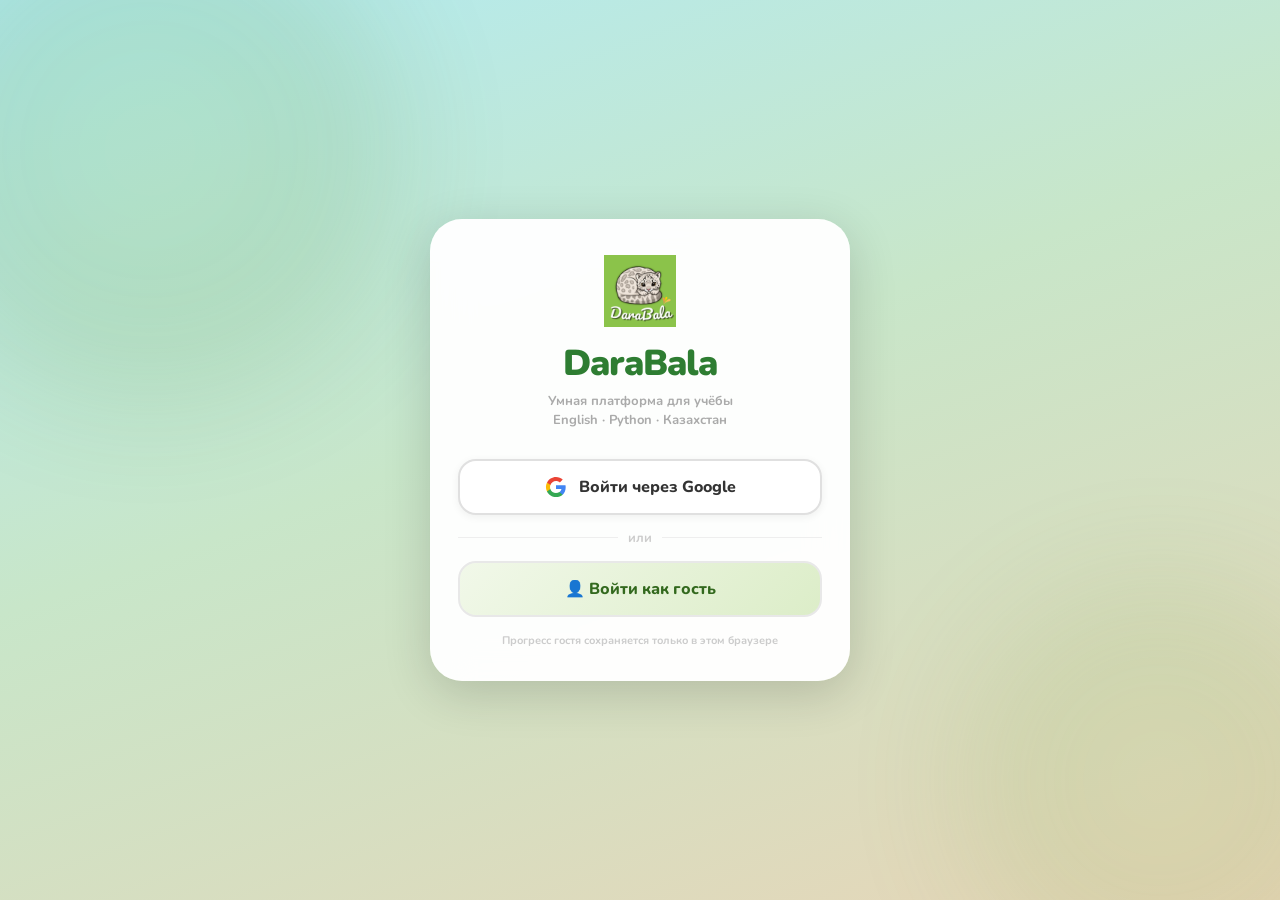
==== commit a927259e: "Update index.html" ====
--- a/index.html
+++ b/index.html
@@ -2,66 +2,276 @@
 <html lang="ru">
 <head>
 <meta charset="UTF-8"/>
-<meta name="viewport" content="width=device-width, initial-scale=1.0"/>
+<meta name="viewport" content="width=device-width, initial-scale=1.0, maximum-scale=1.0, user-scalable=no"/>
 <meta name="theme-color" content="#8bc34a"/>
-<title>DaraBala</title>
+<meta name="mobile-web-app-capable" content="yes"/>
+<meta name="apple-mobile-web-app-capable" content="yes"/>
+<title>DaraBala — Вход</title>
 <link rel="manifest" href="manifest.json"/>
 <link rel="apple-touch-icon" href="icons/icon-192.png"/>
 <link href="https://fonts.googleapis.com/css2?family=Nunito:wght@400;700;800;900&display=swap" rel="stylesheet"/>
+<script src="https://accounts.google.com/gsi/client" async></script>
 <style>
 *,*::before,*::after{box-sizing:border-box;margin:0;padding:0}
-body{font-family:"Nunito",sans-serif;min-height:100vh;background:linear-gradient(160deg,#b2ebf2 0%,#c8e6c9 45%,#e8d5b7 100%);display:flex;flex-direction:column;align-items:center;justify-content:center;padding:20px;position:relative;overflow:hidden}
-.bg-blob{position:fixed;border-radius:50%;filter:blur(60px);opacity:.15;pointer-events:none;animation:bFloat 18s ease-in-out infinite alternate}
+html{font-size:16px}
+body{
+  font-family:"Nunito",sans-serif;
+  min-height:100vh;
+  background:linear-gradient(160deg,#b2ebf2 0%,#c8e6c9 45%,#e8d5b7 100%);
+  display:flex;flex-direction:column;align-items:center;justify-content:center;
+  padding:20px;overflow:hidden;position:relative;
+}
+.bg-blob{position:fixed;border-radius:50%;filter:blur(60px);opacity:.15;pointer-events:none;
+  animation:bFloat 18s ease-in-out infinite alternate;}
 @keyframes bFloat{0%{transform:translate(0,0)}100%{transform:translate(var(--tx,30px),var(--ty,-40px))}}
 @keyframes popIn{from{opacity:0;transform:scale(.85) translateY(20px)}to{opacity:1;transform:scale(1) translateY(0)}}
-@keyframes bob{0%,100%{transform:translateY(0)}50%{transform:translateY(-8px)}}
-.hero{background:rgba(255,255,255,.95);backdrop-filter:blur(20px);border-radius:36px;padding:40px 32px;width:100%;max-width:420px;text-align:center;box-shadow:0 16px 60px rgba(0,0,0,.14);animation:popIn .6s cubic-bezier(.175,.885,.32,1.275) both;z-index:1;position:relative}
-.logo{font-size:52px;animation:bob 2.5s ease-in-out infinite;display:block;margin-bottom:4px}
-.title{font-size:38px;font-weight:900;color:#2e7d32;letter-spacing:-1px;margin-bottom:4px}
-.sub{font-size:14px;color:#aaa;font-weight:700;margin-bottom:32px;line-height:1.5}
-.divider{font-size:12px;color:#ccc;font-weight:700;margin:20px 0;display:flex;align-items:center;gap:10px}
-.divider::before,.divider::after{content:'';flex:1;height:1px;background:#eee}
-.btn{width:100%;padding:18px;border-radius:22px;border:none;font-family:"Nunito",sans-serif;font-size:18px;font-weight:900;cursor:pointer;transition:all .2s;margin-bottom:14px;display:flex;align-items:center;justify-content:center;gap:12px;text-decoration:none}
-.btn-student{background:linear-gradient(135deg,#8bc34a,#33691e);color:#fff;box-shadow:0 6px 24px rgba(139,195,74,.45);border-bottom:5px solid rgba(0,0,0,.15)}
-.btn-student:hover{transform:translateY(-3px);box-shadow:0 10px 32px rgba(139,195,74,.55)}
-.btn-teacher{background:#fff;color:#2e7d32;border:2.5px solid #c5e1a5;box-shadow:0 4px 16px rgba(0,0,0,.06)}
-.btn-teacher:hover{background:#f1f8e9;border-color:#8bc34a;transform:translateY(-2px)}
-.badge{display:inline-block;font-size:11px;font-weight:900;border-radius:10px;padding:4px 10px;background:#e8f5e9;color:#388e3c;margin-left:8px;vertical-align:middle}
-.features{display:flex;gap:12px;justify-content:center;margin-top:20px;flex-wrap:wrap}
-.feat{font-size:12px;font-weight:800;color:#888;display:flex;align-items:center;gap:5px}
+@keyframes bob{0%,100%{transform:translateY(0)}50%{transform:translateY(-10px)}}
+@keyframes fadeIn{from{opacity:0;transform:translateY(10px)}to{opacity:1;transform:translateY(0)}}
+
+.card{
+  background:rgba(255,255,255,.96);backdrop-filter:blur(20px);
+  border-radius:32px;padding:36px 28px 32px;
+  width:calc(100% - 24px);max-width:420px;
+  box-shadow:0 12px 48px rgba(0,0,0,.16);
+  text-align:center;position:relative;z-index:1;
+  animation:popIn .5s cubic-bezier(.175,.885,.32,1.275) both;
+}
+
+/* Logo */
+.logo-wrap{display:flex;justify-content:center;margin-bottom:12px;}
+.logo-img{animation:bob 2.5s ease-in-out infinite;}
+.app-title{font-size:36px;font-weight:900;color:#2e7d32;letter-spacing:-1px;margin-bottom:4px;}
+.app-sub{font-size:13px;color:#aaa;font-weight:700;margin-bottom:28px;line-height:1.5;}
+
+/* Steps */
+.step{display:none;animation:fadeIn .3s ease both;}
+.step.active{display:block;}
+
+/* Google btn */
+.google-btn{
+  display:flex;align-items:center;justify-content:center;gap:12px;
+  width:100%;padding:15px 20px;border-radius:18px;
+  border:2px solid #e0e0e0;background:#fff;cursor:pointer;
+  font-family:"Nunito",sans-serif;font-size:16px;font-weight:800;color:#333;
+  box-shadow:0 2px 8px rgba(0,0,0,.06);transition:all .2s;margin-bottom:12px;
+}
+.google-btn:hover{border-color:#8bc34a;background:#f9fbe7;transform:translateY(-2px);}
+.google-logo{width:22px;height:22px;flex-shrink:0;}
+
+/* Divider */
+.divider{display:flex;align-items:center;gap:10px;color:#ccc;font-size:13px;font-weight:700;margin:14px 0;}
+.divider::before,.divider::after{content:'';flex:1;height:1px;background:#eee;}
+
+/* Guest btn */
+.guest-btn{
+  width:100%;padding:15px;border-radius:18px;border:2px solid #e8e8e8;
+  background:linear-gradient(135deg,#f1f8e9,#dcedc8);cursor:pointer;
+  font-family:Nunito,sans-serif;font-size:16px;font-weight:800;color:#33691e;
+  display:flex;align-items:center;justify-content:center;gap:8px;transition:all .15s;
+}
+.guest-btn:hover{background:linear-gradient(135deg,#dcedc8,#c5e1a5);transform:translateY(-1px);}
+
+/* Role select */
+.role-title{font-size:20px;font-weight:900;color:#2e7d32;margin-bottom:8px;}
+.role-sub{font-size:13px;color:#aaa;font-weight:700;margin-bottom:22px;}
+.role-btn{
+  width:100%;padding:18px 20px;border-radius:20px;border:2.5px solid #e8e8e8;
+  background:#fff;cursor:pointer;font-family:Nunito,sans-serif;
+  display:flex;align-items:center;gap:14px;transition:all .2s;margin-bottom:14px;
+  text-align:left;box-shadow:0 2px 8px rgba(0,0,0,.04);
+}
+.role-btn:hover{border-color:#8bc34a;background:#f9fbe7;transform:translateY(-2px);box-shadow:0 6px 20px rgba(139,195,74,.2);}
+.role-icon{font-size:38px;flex-shrink:0;}
+.role-info{}
+.role-name{font-size:17px;font-weight:900;color:#2e7d32;}
+.role-desc{font-size:12px;font-weight:700;color:#aaa;margin-top:3px;}
+.role-badge{font-size:11px;font-weight:900;border-radius:10px;padding:4px 10px;flex-shrink:0;}
+.badge-green{background:#e8f5e9;color:#388e3c;}
+.badge-blue{background:#e3f2fd;color:#1565c0;}
+
+/* Returning user */
+.returning-card{
+  display:flex;align-items:center;gap:14px;background:#f1f8e9;
+  border-radius:18px;padding:14px 16px;margin-bottom:16px;
+  border:2px solid #c5e1a5;text-align:left;
+}
+.btn-green{
+  background:linear-gradient(135deg,#8bc34a,#558b2f);color:#fff;
+  border:none;border-radius:18px;padding:15px 28px;
+  font-family:Nunito,sans-serif;font-size:16px;font-weight:900;
+  cursor:pointer;width:100%;transition:all .2s;
+  box-shadow:0 4px 16px rgba(139,195,74,.4);
+  border-bottom:4px solid rgba(0,0,0,.15);margin-bottom:12px;
+}
+.btn-green:hover{transform:translateY(-2px);box-shadow:0 6px 24px rgba(139,195,74,.5);}
+.btn-back{
+  background:none;border:none;color:#aaa;font-family:Nunito,sans-serif;
+  font-size:13px;font-weight:800;cursor:pointer;margin-top:8px;
+  display:flex;align-items:center;justify-content:center;gap:6px;
+}
+.btn-back:hover{color:#555;}
+.hint{font-size:11px;color:#ccc;font-weight:700;margin-top:16px;line-height:1.5;}
 </style>
 </head>
 <body>
+
 <div class="bg-blob" style="width:500px;height:500px;top:-100px;left:-100px;background:radial-gradient(circle,#8bc34a,#33691e);--tx:40px;--ty:-30px"></div>
 <div class="bg-blob" style="width:400px;height:400px;bottom:-80px;right:-80px;background:radial-gradient(circle,#aed581,#558b2f);--tx:-50px;--ty:40px;animation-duration:14s"></div>
 
-<div class="hero">
-  <span class="logo">🌟</span>
-  <div class="title">DaraBala</div>
-  <div class="sub">Умная платформа для учёбы<br>English · Python · Казахстан</div>
-
-  <a href="student/" class="btn btn-student">
-    🎒 Мир Ученика
-    <span class="badge">3-7 класс</span>
-  </a>
-
-  <div class="divider">для педагогов</div>
-
-  <a href="teacher/" class="btn btn-teacher">
-    📋 Кабинет Учителя
-  </a>
-
-  <div class="features">
-    <div class="feat">🎮 Геймификация</div>
-    <div class="feat">🤖 ИИ-помощник</div>
-    <div class="feat">📊 Прогресс</div>
-    <div class="feat">📱 Офлайн</div>
+<div class="card">
+  <!-- Logo header -->
+  <div class="logo-wrap">
+    <img src="icons/icon-192.png" width="72" height="72" class="logo-img" alt="DaraBala"
+      onerror="this.outerHTML='<svg viewBox=\'0 0 80 80\' width=\'72\' height=\'72\' class=\'logo-img\'><defs><linearGradient id=\'g\' x1=\'0%\' y1=\'0%\' x2=\'100%\' y2=\'100%\'><stop offset=\'0%\' stop-color=\'#8bc34a\'/><stop offset=\'100%\' stop-color=\'#2e7d32\'/></linearGradient></defs><circle cx=\'40\' cy=\'40\' r=\'38\' fill=\'url(#g)\'/><text x=\'40\' y=\'52\' text-anchor=\'middle\' font-size=\'36\' font-family=\'Nunito,Arial\' font-weight=\'900\' fill=\'white\'>D</text></svg>'"/>
+  </div>
+  <div class="app-title">DaraBala</div>
+  <div class="app-sub">Умная платформа для учёбы<br>English · Python · Казахстан</div>
+
+  <!-- STEP 1: Login -->
+  <div class="step active" id="step-login">
+
+    <div id="returning-wrap" style="display:none">
+      <div class="returning-card" id="returning-preview"></div>
+      <button class="btn-green" onclick="continueAsReturning()">
+        Продолжить как <span id="returning-name"></span>
+      </button>
+      <div class="divider">или</div>
+    </div>
+
+    <button class="google-btn" onclick="doGoogleLogin()">
+      <svg class="google-logo" viewBox="0 0 24 24">
+        <path fill="#4285F4" d="M22.56 12.25c0-.78-.07-1.53-.2-2.25H12v4.26h5.92c-.26 1.37-1.04 2.53-2.21 3.31v2.77h3.57c2.08-1.92 3.28-4.74 3.28-8.09z"/>
+        <path fill="#34A853" d="M12 23c2.97 0 5.46-.98 7.28-2.66l-3.57-2.77c-.98.66-2.23 1.06-3.71 1.06-2.86 0-5.29-1.93-6.16-4.53H2.18v2.84C3.99 20.53 7.7 23 12 23z"/>
+        <path fill="#FBBC05" d="M5.84 14.09c-.22-.66-.35-1.36-.35-2.09s.13-1.43.35-2.09V7.07H2.18C1.43 8.55 1 10.22 1 12s.43 3.45 1.18 4.93l3.66-2.84z"/>
+        <path fill="#EA4335" d="M12 5.38c1.62 0 3.06.56 4.21 1.64l3.15-3.15C17.45 2.09 14.97 1 12 1 7.7 1 3.99 3.47 2.18 7.07l3.66 2.84c.87-2.6 3.3-4.53 6.16-4.53z"/>
+      </svg>
+      Войти через Google
+    </button>
+
+    <div class="divider">или</div>
+    <button class="guest-btn" onclick="doGuestLogin()">👤 Войти как гость</button>
+    <div class="hint">Прогресс гостя сохраняется только в этом браузере</div>
+  </div>
+
+  <!-- STEP 2: Role select -->
+  <div class="step" id="step-role">
+    <div class="role-title">Добро пожаловать! 👋</div>
+    <div class="role-sub">Кто ты сегодня?</div>
+
+    <button class="role-btn" onclick="goToRole('student')">
+      <div class="role-icon">🎒</div>
+      <div class="role-info">
+        <div class="role-name">Мир Ученика</div>
+        <div class="role-desc">Уроки · Задания · ИИ-учитель</div>
+      </div>
+      <span class="role-badge badge-green">3-7 класс</span>
+    </button>
+
+    <button class="role-btn" onclick="goToRole('teacher')">
+      <div class="role-icon">📋</div>
+      <div class="role-info">
+        <div class="role-name">Кабинет Учителя</div>
+        <div class="role-desc">КСП · Тесты · ИИ-помощник</div>
+      </div>
+      <span class="role-badge badge-blue">Педагог</span>
+    </button>
+
+    <button class="btn-back" onclick="goBack()">← Сменить аккаунт</button>
   </div>
 </div>
 
 <script>
-if('serviceWorker' in navigator){
-  navigator.serviceWorker.register('/DaraBala/sw.js').catch(()=>{});
+const GOOGLE_CLIENT_ID = '533836977579-vmtqmhrmtemrbo44loi5vjr9rv87jenj.apps.googleusercontent.com';
+let _currentUser = null;
+
+// Init
+window.addEventListener('DOMContentLoaded', () => {
+  // Check saved user
+  const saved = localStorage.getItem('darabala_user');
+  if (saved) {
+    try {
+      const u = JSON.parse(saved);
+      _currentUser = u;
+      showReturning(u);
+    } catch(e) { localStorage.removeItem('darabala_user'); }
+  }
+
+  // Init Google
+  if (window.google && GOOGLE_CLIENT_ID) {
+    google.accounts.id.initialize({
+      client_id: GOOGLE_CLIENT_ID,
+      callback: handleGoogleCred,
+      auto_select: false
+    });
+  }
+
+  // Register SW
+  if ('serviceWorker' in navigator) {
+    navigator.serviceWorker.register('/DaraBala/sw.js').catch(() => {});
+  }
+});
+
+function showReturning(u) {
+  const wrap = document.getElementById('returning-wrap');
+  const preview = document.getElementById('returning-preview');
+  const nameEl = document.getElementById('returning-name');
+  nameEl.textContent = u.name.split(' ')[0];
+  preview.innerHTML = `
+    <div style="width:44px;height:44px;border-radius:50%;background:#e8f5e9;display:flex;align-items:center;justify-content:center;font-size:20px;border:2px solid #c5e1a5;flex-shrink:0">
+      ${u.picture ? `<img src="${u.picture}" style="width:44px;height:44px;border-radius:50%;object-fit:cover" referrerpolicy="no-referrer">` : '👤'}
+    </div>
+    <div>
+      <div style="font-size:15px;font-weight:900;color:#333">${u.name}</div>
+      <div style="font-size:12px;color:#aaa;font-weight:700">${u.email || 'Гостевой аккаунт'}</div>
+    </div>`;
+  wrap.style.display = 'block';
+}
+
+function continueAsReturning() {
+  if (_currentUser) afterLogin(_currentUser);
+}
+
+function doGoogleLogin() {
+  if (!window.google) { doGuestLogin(); return; }
+  google.accounts.id.prompt(n => {
+    if (n.isNotDisplayed() || n.isSkippedMoment()) doGuestLogin();
+  });
+}
+
+function handleGoogleCred(response) {
+  const parts = response.credential.split('.');
+  const payload = JSON.parse(atob(parts[1].replace(/-/g, '+').replace(/_/g, '/')));
+  afterLogin({ name: payload.name, email: payload.email, picture: payload.picture, source: 'google' });
+}
+
+function doGuestLogin() {
+  afterLogin({ name: 'Гость ' + Math.floor(Math.random() * 9000 + 1000), email: null, picture: null, source: 'guest' });
+}
+
+function afterLogin(user) {
+  _currentUser = user;
+  localStorage.setItem('darabala_user', JSON.stringify(user));
+  // Show role selector
+  document.getElementById('step-login').classList.remove('active');
+  document.getElementById('step-role').classList.add('active');
+}
+
+function goToRole(role) {
+  // Save the chosen role
+  sessionStorage.setItem('darabala_role', role);
+  if (role === 'student') {
+    window.location.href = 'student/';
+  } else {
+    window.location.href = 'teacher/';
+  }
+}
+
+function goBack() {
+  localStorage.removeItem('darabala_user');
+  _currentUser = null;
+  document.getElementById('step-role').classList.remove('active');
+  document.getElementById('step-login').classList.add('active');
+  document.getElementById('returning-wrap').style.display = 'none';
 }
 </script>
 </body>
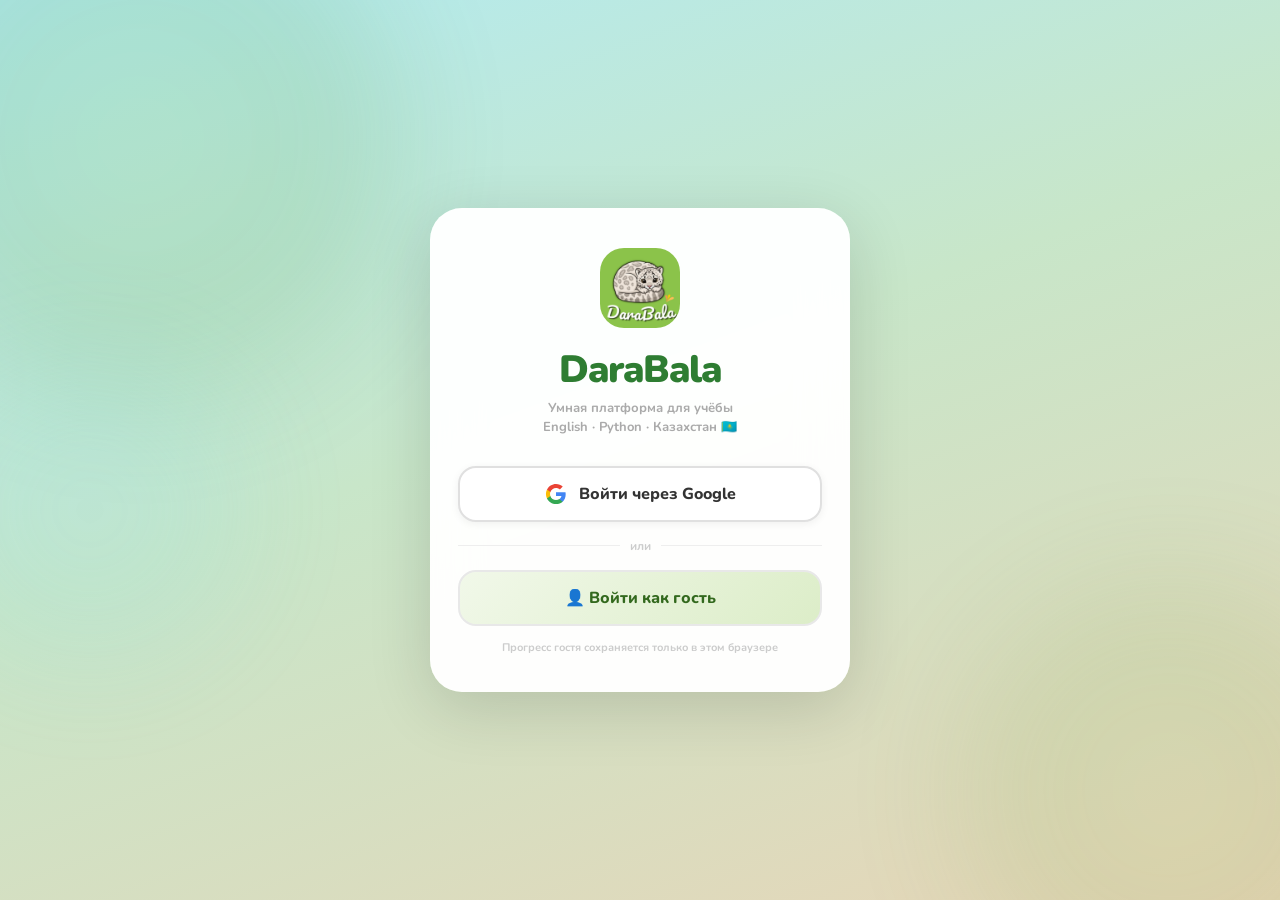
==== commit 54cfda74: "Update index.html" ====
--- a/index.html
+++ b/index.html
@@ -6,139 +6,156 @@
 <meta name="theme-color" content="#8bc34a"/>
 <meta name="mobile-web-app-capable" content="yes"/>
 <meta name="apple-mobile-web-app-capable" content="yes"/>
-<title>DaraBala — Вход</title>
+<title>DaraBala</title>
 <link rel="manifest" href="manifest.json"/>
 <link rel="apple-touch-icon" href="icons/icon-192.png"/>
 <link href="https://fonts.googleapis.com/css2?family=Nunito:wght@400;700;800;900&display=swap" rel="stylesheet"/>
 <script src="https://accounts.google.com/gsi/client" async></script>
 <style>
 *,*::before,*::after{box-sizing:border-box;margin:0;padding:0}
-html{font-size:16px}
+html,body{height:100%}
 body{
   font-family:"Nunito",sans-serif;
   min-height:100vh;
   background:linear-gradient(160deg,#b2ebf2 0%,#c8e6c9 45%,#e8d5b7 100%);
   display:flex;flex-direction:column;align-items:center;justify-content:center;
-  padding:20px;overflow:hidden;position:relative;
-}
-.bg-blob{position:fixed;border-radius:50%;filter:blur(60px);opacity:.15;pointer-events:none;
-  animation:bFloat 18s ease-in-out infinite alternate;}
-@keyframes bFloat{0%{transform:translate(0,0)}100%{transform:translate(var(--tx,30px),var(--ty,-40px))}}
-@keyframes popIn{from{opacity:0;transform:scale(.85) translateY(20px)}to{opacity:1;transform:scale(1) translateY(0)}}
-@keyframes bob{0%,100%{transform:translateY(0)}50%{transform:translateY(-10px)}}
-@keyframes fadeIn{from{opacity:0;transform:translateY(10px)}to{opacity:1;transform:translateY(0)}}
-
+  padding:20px;position:relative;overflow:hidden;
+}
+
+/* Animated background */
+.blob{position:fixed;border-radius:50%;filter:blur(60px);opacity:.15;pointer-events:none;animation:bFloat 18s ease-in-out infinite alternate;}
+@keyframes bFloat{0%{transform:translate(0,0) scale(1)}100%{transform:translate(var(--tx,30px),var(--ty,-40px)) scale(1.1)}}
+
+/* Card */
 .card{
-  background:rgba(255,255,255,.96);backdrop-filter:blur(20px);
-  border-radius:32px;padding:36px 28px 32px;
-  width:calc(100% - 24px);max-width:420px;
-  box-shadow:0 12px 48px rgba(0,0,0,.16);
-  text-align:center;position:relative;z-index:1;
+  background:rgba(255,255,255,.97);
+  backdrop-filter:blur(24px);
+  border-radius:32px;
+  padding:40px 28px 36px;
+  width:100%;max-width:420px;
+  box-shadow:0 16px 64px rgba(0,0,0,.14);
+  position:relative;z-index:1;
   animation:popIn .5s cubic-bezier(.175,.885,.32,1.275) both;
 }
+@keyframes popIn{from{opacity:0;transform:scale(.88) translateY(24px)}to{opacity:1;transform:scale(1) translateY(0)}}
+@keyframes fadeUp{from{opacity:0;transform:translateY(16px)}to{opacity:1;transform:translateY(0)}}
 
 /* Logo */
-.logo-wrap{display:flex;justify-content:center;margin-bottom:12px;}
-.logo-img{animation:bob 2.5s ease-in-out infinite;}
-.app-title{font-size:36px;font-weight:900;color:#2e7d32;letter-spacing:-1px;margin-bottom:4px;}
-.app-sub{font-size:13px;color:#aaa;font-weight:700;margin-bottom:28px;line-height:1.5;}
+.logo-area{text-align:center;margin-bottom:28px;}
+.logo-img{width:80px;height:80px;border-radius:24px;animation:bob 2.5s ease-in-out infinite;display:inline-block;object-fit:cover;}
+@keyframes bob{0%,100%{transform:translateY(0)}50%{transform:translateY(-8px)}}
+.logo-fallback{width:80px;height:80px;border-radius:24px;background:linear-gradient(135deg,#8bc34a,#2e7d32);display:inline-flex;align-items:center;justify-content:center;font-size:36px;font-weight:900;color:#fff;animation:bob 2.5s ease-in-out infinite;}
+.app-name{font-size:38px;font-weight:900;color:#2e7d32;letter-spacing:-1.5px;margin-top:10px;}
+.app-tagline{font-size:13px;color:#aaa;font-weight:700;margin-top:4px;line-height:1.5;}
 
 /* Steps */
-.step{display:none;animation:fadeIn .3s ease both;}
+.step{display:none;animation:fadeUp .3s ease both;}
 .step.active{display:block;}
 
-/* Google btn */
-.google-btn{
+/* ── LOGIN STEP ── */
+.returning-box{
+  background:#f1f8e9;border:2px solid #c5e1a5;border-radius:20px;
+  padding:14px 16px;margin-bottom:16px;
+  display:flex;align-items:center;gap:14px;
+}
+.ret-avatar{width:46px;height:46px;border-radius:50%;background:#fff;border:2px solid #c5e1a5;display:flex;align-items:center;justify-content:center;font-size:20px;flex-shrink:0;overflow:hidden;}
+.ret-avatar img{width:100%;height:100%;object-fit:cover;}
+.ret-name{font-size:15px;font-weight:900;color:#333;}
+.ret-sub{font-size:12px;color:#aaa;font-weight:700;}
+
+.btn-continue{
+  width:100%;padding:16px;border-radius:18px;border:none;
+  background:linear-gradient(135deg,#8bc34a,#33691e);color:#fff;
+  font-family:Nunito,sans-serif;font-size:17px;font-weight:900;
+  cursor:pointer;margin-bottom:14px;
+  box-shadow:0 6px 20px rgba(139,195,74,.4);
+  border-bottom:4px solid rgba(0,0,0,.15);
+  transition:all .2s;
+}
+.btn-continue:hover{transform:translateY(-2px);box-shadow:0 8px 28px rgba(139,195,74,.5);}
+
+.divider{display:flex;align-items:center;gap:10px;color:#ccc;font-size:12px;font-weight:700;margin:16px 0;}
+.divider::before,.divider::after{content:'';flex:1;height:1px;background:#eee;}
+
+.btn-google{
   display:flex;align-items:center;justify-content:center;gap:12px;
   width:100%;padding:15px 20px;border-radius:18px;
-  border:2px solid #e0e0e0;background:#fff;cursor:pointer;
-  font-family:"Nunito",sans-serif;font-size:16px;font-weight:800;color:#333;
+  border:2.5px solid #e0e0e0;background:#fff;cursor:pointer;
+  font-family:Nunito,sans-serif;font-size:16px;font-weight:800;color:#333;
   box-shadow:0 2px 8px rgba(0,0,0,.06);transition:all .2s;margin-bottom:12px;
 }
-.google-btn:hover{border-color:#8bc34a;background:#f9fbe7;transform:translateY(-2px);}
+.btn-google:hover{border-color:#8bc34a;background:#f9fbe7;transform:translateY(-2px);}
 .google-logo{width:22px;height:22px;flex-shrink:0;}
 
-/* Divider */
-.divider{display:flex;align-items:center;gap:10px;color:#ccc;font-size:13px;font-weight:700;margin:14px 0;}
-.divider::before,.divider::after{content:'';flex:1;height:1px;background:#eee;}
-
-/* Guest btn */
-.guest-btn{
+.btn-guest{
   width:100%;padding:15px;border-radius:18px;border:2px solid #e8e8e8;
   background:linear-gradient(135deg,#f1f8e9,#dcedc8);cursor:pointer;
   font-family:Nunito,sans-serif;font-size:16px;font-weight:800;color:#33691e;
   display:flex;align-items:center;justify-content:center;gap:8px;transition:all .15s;
 }
-.guest-btn:hover{background:linear-gradient(135deg,#dcedc8,#c5e1a5);transform:translateY(-1px);}
-
-/* Role select */
-.role-title{font-size:20px;font-weight:900;color:#2e7d32;margin-bottom:8px;}
-.role-sub{font-size:13px;color:#aaa;font-weight:700;margin-bottom:22px;}
+.btn-guest:hover{background:linear-gradient(135deg,#dcedc8,#c5e1a5);transform:translateY(-1px);}
+.hint{font-size:11px;color:#ccc;font-weight:700;margin-top:14px;text-align:center;line-height:1.5;}
+
+/* ── ROLE STEP ── */
+.welcome-text{font-size:22px;font-weight:900;color:#2e7d32;text-align:center;margin-bottom:6px;}
+.welcome-sub{font-size:13px;color:#aaa;font-weight:700;text-align:center;margin-bottom:24px;}
+
 .role-btn{
-  width:100%;padding:18px 20px;border-radius:20px;border:2.5px solid #e8e8e8;
+  width:100%;padding:18px 20px;border-radius:22px;border:2.5px solid #e8e8e8;
   background:#fff;cursor:pointer;font-family:Nunito,sans-serif;
-  display:flex;align-items:center;gap:14px;transition:all .2s;margin-bottom:14px;
-  text-align:left;box-shadow:0 2px 8px rgba(0,0,0,.04);
+  display:flex;align-items:center;gap:16px;transition:all .2s;margin-bottom:14px;
+  text-align:left;box-shadow:0 2px 10px rgba(0,0,0,.05);
 }
 .role-btn:hover{border-color:#8bc34a;background:#f9fbe7;transform:translateY(-2px);box-shadow:0 6px 20px rgba(139,195,74,.2);}
-.role-icon{font-size:38px;flex-shrink:0;}
-.role-info{}
-.role-name{font-size:17px;font-weight:900;color:#2e7d32;}
+.role-btn:active{transform:translateY(1px);}
+.role-icon{font-size:42px;flex-shrink:0;}
+.role-text{}
+.role-name{font-size:18px;font-weight:900;color:#2e7d32;}
 .role-desc{font-size:12px;font-weight:700;color:#aaa;margin-top:3px;}
-.role-badge{font-size:11px;font-weight:900;border-radius:10px;padding:4px 10px;flex-shrink:0;}
+.role-badge{font-size:11px;font-weight:900;border-radius:10px;padding:5px 11px;flex-shrink:0;margin-left:auto;}
 .badge-green{background:#e8f5e9;color:#388e3c;}
 .badge-blue{background:#e3f2fd;color:#1565c0;}
 
-/* Returning user */
-.returning-card{
-  display:flex;align-items:center;gap:14px;background:#f1f8e9;
-  border-radius:18px;padding:14px 16px;margin-bottom:16px;
-  border:2px solid #c5e1a5;text-align:left;
-}
-.btn-green{
-  background:linear-gradient(135deg,#8bc34a,#558b2f);color:#fff;
-  border:none;border-radius:18px;padding:15px 28px;
-  font-family:Nunito,sans-serif;font-size:16px;font-weight:900;
-  cursor:pointer;width:100%;transition:all .2s;
-  box-shadow:0 4px 16px rgba(139,195,74,.4);
-  border-bottom:4px solid rgba(0,0,0,.15);margin-bottom:12px;
-}
-.btn-green:hover{transform:translateY(-2px);box-shadow:0 6px 24px rgba(139,195,74,.5);}
 .btn-back{
-  background:none;border:none;color:#aaa;font-family:Nunito,sans-serif;
-  font-size:13px;font-weight:800;cursor:pointer;margin-top:8px;
-  display:flex;align-items:center;justify-content:center;gap:6px;
-}
-.btn-back:hover{color:#555;}
-.hint{font-size:11px;color:#ccc;font-weight:700;margin-top:16px;line-height:1.5;}
+  background:none;border:none;color:#bbb;font-family:Nunito,sans-serif;
+  font-size:13px;font-weight:800;cursor:pointer;margin-top:6px;
+  display:flex;align-items:center;justify-content:center;gap:6px;width:100%;
+  padding:8px;border-radius:12px;transition:color .15s;
+}
+.btn-back:hover{color:#888;}
 </style>
 </head>
 <body>
 
-<div class="bg-blob" style="width:500px;height:500px;top:-100px;left:-100px;background:radial-gradient(circle,#8bc34a,#33691e);--tx:40px;--ty:-30px"></div>
-<div class="bg-blob" style="width:400px;height:400px;bottom:-80px;right:-80px;background:radial-gradient(circle,#aed581,#558b2f);--tx:-50px;--ty:40px;animation-duration:14s"></div>
+<div class="blob" style="width:520px;height:520px;top:-120px;left:-120px;background:radial-gradient(circle,#8bc34a,#2e7d32);--tx:50px;--ty:-30px"></div>
+<div class="blob" style="width:420px;height:420px;bottom:-100px;right:-100px;background:radial-gradient(circle,#aed581,#558b2f);--tx:-40px;--ty:50px;animation-duration:14s"></div>
+<div class="blob" style="width:300px;height:300px;top:40%;left:-60px;background:radial-gradient(circle,#b2ebf2,#4dd0e1);--tx:30px;--ty:-60px;animation-duration:22s"></div>
 
 <div class="card">
-  <!-- Logo header -->
-  <div class="logo-wrap">
-    <img src="icons/icon-192.png" width="72" height="72" class="logo-img" alt="DaraBala"
-      onerror="this.outerHTML='<svg viewBox=\'0 0 80 80\' width=\'72\' height=\'72\' class=\'logo-img\'><defs><linearGradient id=\'g\' x1=\'0%\' y1=\'0%\' x2=\'100%\' y2=\'100%\'><stop offset=\'0%\' stop-color=\'#8bc34a\'/><stop offset=\'100%\' stop-color=\'#2e7d32\'/></linearGradient></defs><circle cx=\'40\' cy=\'40\' r=\'38\' fill=\'url(#g)\'/><text x=\'40\' y=\'52\' text-anchor=\'middle\' font-size=\'36\' font-family=\'Nunito,Arial\' font-weight=\'900\' fill=\'white\'>D</text></svg>'"/>
+
+  <!-- LOGO -->
+  <div class="logo-area">
+    <img src="icons/icon-192.png" class="logo-img" alt="DaraBala"
+      onerror="this.style.display='none';document.getElementById('logo-fallback').style.display='inline-flex'"/>
+    <div class="logo-fallback" id="logo-fallback" style="display:none">D</div>
+    <div class="app-name">DaraBala</div>
+    <div class="app-tagline">Умная платформа для учёбы<br>English · Python · Казахстан 🇰🇿</div>
   </div>
-  <div class="app-title">DaraBala</div>
-  <div class="app-sub">Умная платформа для учёбы<br>English · Python · Казахстан</div>
-
-  <!-- STEP 1: Login -->
+
+  <!-- STEP 1: LOGIN -->
   <div class="step active" id="step-login">
 
-    <div id="returning-wrap" style="display:none">
-      <div class="returning-card" id="returning-preview"></div>
-      <button class="btn-green" onclick="continueAsReturning()">
-        Продолжить как <span id="returning-name"></span>
+    <!-- Returning user block (shown if saved) -->
+    <div id="returning-block" style="display:none">
+      <div class="returning-box" id="returning-preview"></div>
+      <button class="btn-continue" onclick="continueAsReturning()">
+        Продолжить как <span id="returning-name-btn"></span> →
       </button>
-      <div class="divider">или</div>
+      <div class="divider">или войди как другой</div>
     </div>
 
-    <button class="google-btn" onclick="doGoogleLogin()">
+    <!-- Google login -->
+    <button class="btn-google" onclick="doGoogleLogin()" id="btn-google-login">
       <svg class="google-logo" viewBox="0 0 24 24">
         <path fill="#4285F4" d="M22.56 12.25c0-.78-.07-1.53-.2-2.25H12v4.26h5.92c-.26 1.37-1.04 2.53-2.21 3.31v2.77h3.57c2.08-1.92 3.28-4.74 3.28-8.09z"/>
         <path fill="#34A853" d="M12 23c2.97 0 5.46-.98 7.28-2.66l-3.57-2.77c-.98.66-2.23 1.06-3.71 1.06-2.86 0-5.29-1.93-6.16-4.53H2.18v2.84C3.99 20.53 7.7 23 12 23z"/>
@@ -149,27 +166,31 @@
     </button>
 
     <div class="divider">или</div>
-    <button class="guest-btn" onclick="doGuestLogin()">👤 Войти как гость</button>
+
+    <button class="btn-guest" onclick="doGuestLogin()">
+      👤 Войти как гость
+    </button>
+
     <div class="hint">Прогресс гостя сохраняется только в этом браузере</div>
   </div>
 
-  <!-- STEP 2: Role select -->
+  <!-- STEP 2: ROLE SELECT -->
   <div class="step" id="step-role">
-    <div class="role-title">Добро пожаловать! 👋</div>
-    <div class="role-sub">Кто ты сегодня?</div>
+    <div class="welcome-text" id="welcome-text">Добро пожаловать! 👋</div>
+    <div class="welcome-sub">Кто ты сегодня?</div>
 
     <button class="role-btn" onclick="goToRole('student')">
       <div class="role-icon">🎒</div>
-      <div class="role-info">
+      <div class="role-text">
         <div class="role-name">Мир Ученика</div>
-        <div class="role-desc">Уроки · Задания · ИИ-учитель</div>
+        <div class="role-desc">Уроки · ИИ-учитель · Задания</div>
       </div>
-      <span class="role-badge badge-green">3-7 класс</span>
+      <span class="role-badge badge-green">3–7 класс</span>
     </button>
 
     <button class="role-btn" onclick="goToRole('teacher')">
       <div class="role-icon">📋</div>
-      <div class="role-info">
+      <div class="role-text">
         <div class="role-name">Кабинет Учителя</div>
         <div class="role-desc">КСП · Тесты · ИИ-помощник</div>
       </div>
@@ -178,86 +199,121 @@
 
     <button class="btn-back" onclick="goBack()">← Сменить аккаунт</button>
   </div>
+
 </div>
 
 <script>
 const GOOGLE_CLIENT_ID = '533836977579-vmtqmhrmtemrbo44loi5vjr9rv87jenj.apps.googleusercontent.com';
-let _currentUser = null;
-
-// Init
+let _user = null;
+
 window.addEventListener('DOMContentLoaded', () => {
-  // Check saved user
-  const saved = localStorage.getItem('darabala_user');
-  if (saved) {
-    try {
-      const u = JSON.parse(saved);
-      _currentUser = u;
-      showReturning(u);
-    } catch(e) { localStorage.removeItem('darabala_user'); }
-  }
-
-  // Init Google
+  // Register service worker
+  if ('serviceWorker' in navigator) {
+    navigator.serviceWorker.register('/DaraBala/sw.js').catch(() => {});
+  }
+
+  // Init Google Sign-In
   if (window.google && GOOGLE_CLIENT_ID) {
     google.accounts.id.initialize({
       client_id: GOOGLE_CLIENT_ID,
       callback: handleGoogleCred,
-      auto_select: false
+      auto_select: false,
+      cancel_on_tap_outside: true,
     });
   }
 
-  // Register SW
-  if ('serviceWorker' in navigator) {
-    navigator.serviceWorker.register('/DaraBala/sw.js').catch(() => {});
+  // Check if already logged in
+  const saved = localStorage.getItem('darabala_user');
+  if (saved) {
+    try {
+      _user = JSON.parse(saved);
+      showReturning(_user);
+    } catch(e) {
+      localStorage.removeItem('darabala_user');
+    }
   }
 });
 
 function showReturning(u) {
-  const wrap = document.getElementById('returning-wrap');
+  const block = document.getElementById('returning-block');
   const preview = document.getElementById('returning-preview');
-  const nameEl = document.getElementById('returning-name');
-  nameEl.textContent = u.name.split(' ')[0];
+  const nameBtn = document.getElementById('returning-name-btn');
+
+  const firstName = u.name.split(' ')[0];
+  nameBtn.textContent = firstName;
+
   preview.innerHTML = `
-    <div style="width:44px;height:44px;border-radius:50%;background:#e8f5e9;display:flex;align-items:center;justify-content:center;font-size:20px;border:2px solid #c5e1a5;flex-shrink:0">
-      ${u.picture ? `<img src="${u.picture}" style="width:44px;height:44px;border-radius:50%;object-fit:cover" referrerpolicy="no-referrer">` : '👤'}
+    <div class="ret-avatar">
+      ${u.picture
+        ? `<img src="${u.picture}" referrerpolicy="no-referrer"/>`
+        : '👤'}
     </div>
     <div>
-      <div style="font-size:15px;font-weight:900;color:#333">${u.name}</div>
-      <div style="font-size:12px;color:#aaa;font-weight:700">${u.email || 'Гостевой аккаунт'}</div>
+      <div class="ret-name">${u.name}</div>
+      <div class="ret-sub">${u.email || 'Гостевой аккаунт'}</div>
     </div>`;
-  wrap.style.display = 'block';
+
+  block.style.display = 'block';
 }
 
 function continueAsReturning() {
-  if (_currentUser) afterLogin(_currentUser);
+  if (_user) afterLogin(_user);
 }
 
 function doGoogleLogin() {
-  if (!window.google) { doGuestLogin(); return; }
-  google.accounts.id.prompt(n => {
-    if (n.isNotDisplayed() || n.isSkippedMoment()) doGuestLogin();
+  if (!window.google) {
+    // Fallback if Google SDK not loaded
+    doGuestLogin();
+    return;
+  }
+  google.accounts.id.prompt(notification => {
+    if (notification.isNotDisplayed() || notification.isSkippedMoment()) {
+      // Google popup was blocked - show manual hint
+      doGuestLogin();
+    }
   });
 }
 
 function handleGoogleCred(response) {
-  const parts = response.credential.split('.');
-  const payload = JSON.parse(atob(parts[1].replace(/-/g, '+').replace(/_/g, '/')));
-  afterLogin({ name: payload.name, email: payload.email, picture: payload.picture, source: 'google' });
+  try {
+    const parts = response.credential.split('.');
+    const payload = JSON.parse(atob(parts[1].replace(/-/g, '+').replace(/_/g, '/')));
+    afterLogin({
+      name: payload.name,
+      email: payload.email,
+      picture: payload.picture,
+      source: 'google'
+    });
+  } catch(e) {
+    doGuestLogin();
+  }
 }
 
 function doGuestLogin() {
-  afterLogin({ name: 'Гость ' + Math.floor(Math.random() * 9000 + 1000), email: null, picture: null, source: 'guest' });
+  afterLogin({
+    name: 'Гость ' + Math.floor(Math.random() * 9000 + 1000),
+    email: null,
+    picture: null,
+    source: 'guest'
+  });
 }
 
 function afterLogin(user) {
-  _currentUser = user;
+  _user = user;
   localStorage.setItem('darabala_user', JSON.stringify(user));
+
   // Show role selector
+  const firstName = user.name.split(' ')[0];
+  document.getElementById('welcome-text').textContent =
+    user.source === 'guest'
+      ? 'Добро пожаловать! 👋'
+      : `Привет, ${firstName}! 👋`;
+
   document.getElementById('step-login').classList.remove('active');
   document.getElementById('step-role').classList.add('active');
 }
 
 function goToRole(role) {
-  // Save the chosen role
   sessionStorage.setItem('darabala_role', role);
   if (role === 'student') {
     window.location.href = 'student/';
@@ -268,10 +324,10 @@
 
 function goBack() {
   localStorage.removeItem('darabala_user');
-  _currentUser = null;
+  _user = null;
+  document.getElementById('returning-block').style.display = 'none';
   document.getElementById('step-role').classList.remove('active');
   document.getElementById('step-login').classList.add('active');
-  document.getElementById('returning-wrap').style.display = 'none';
 }
 </script>
 </body>
